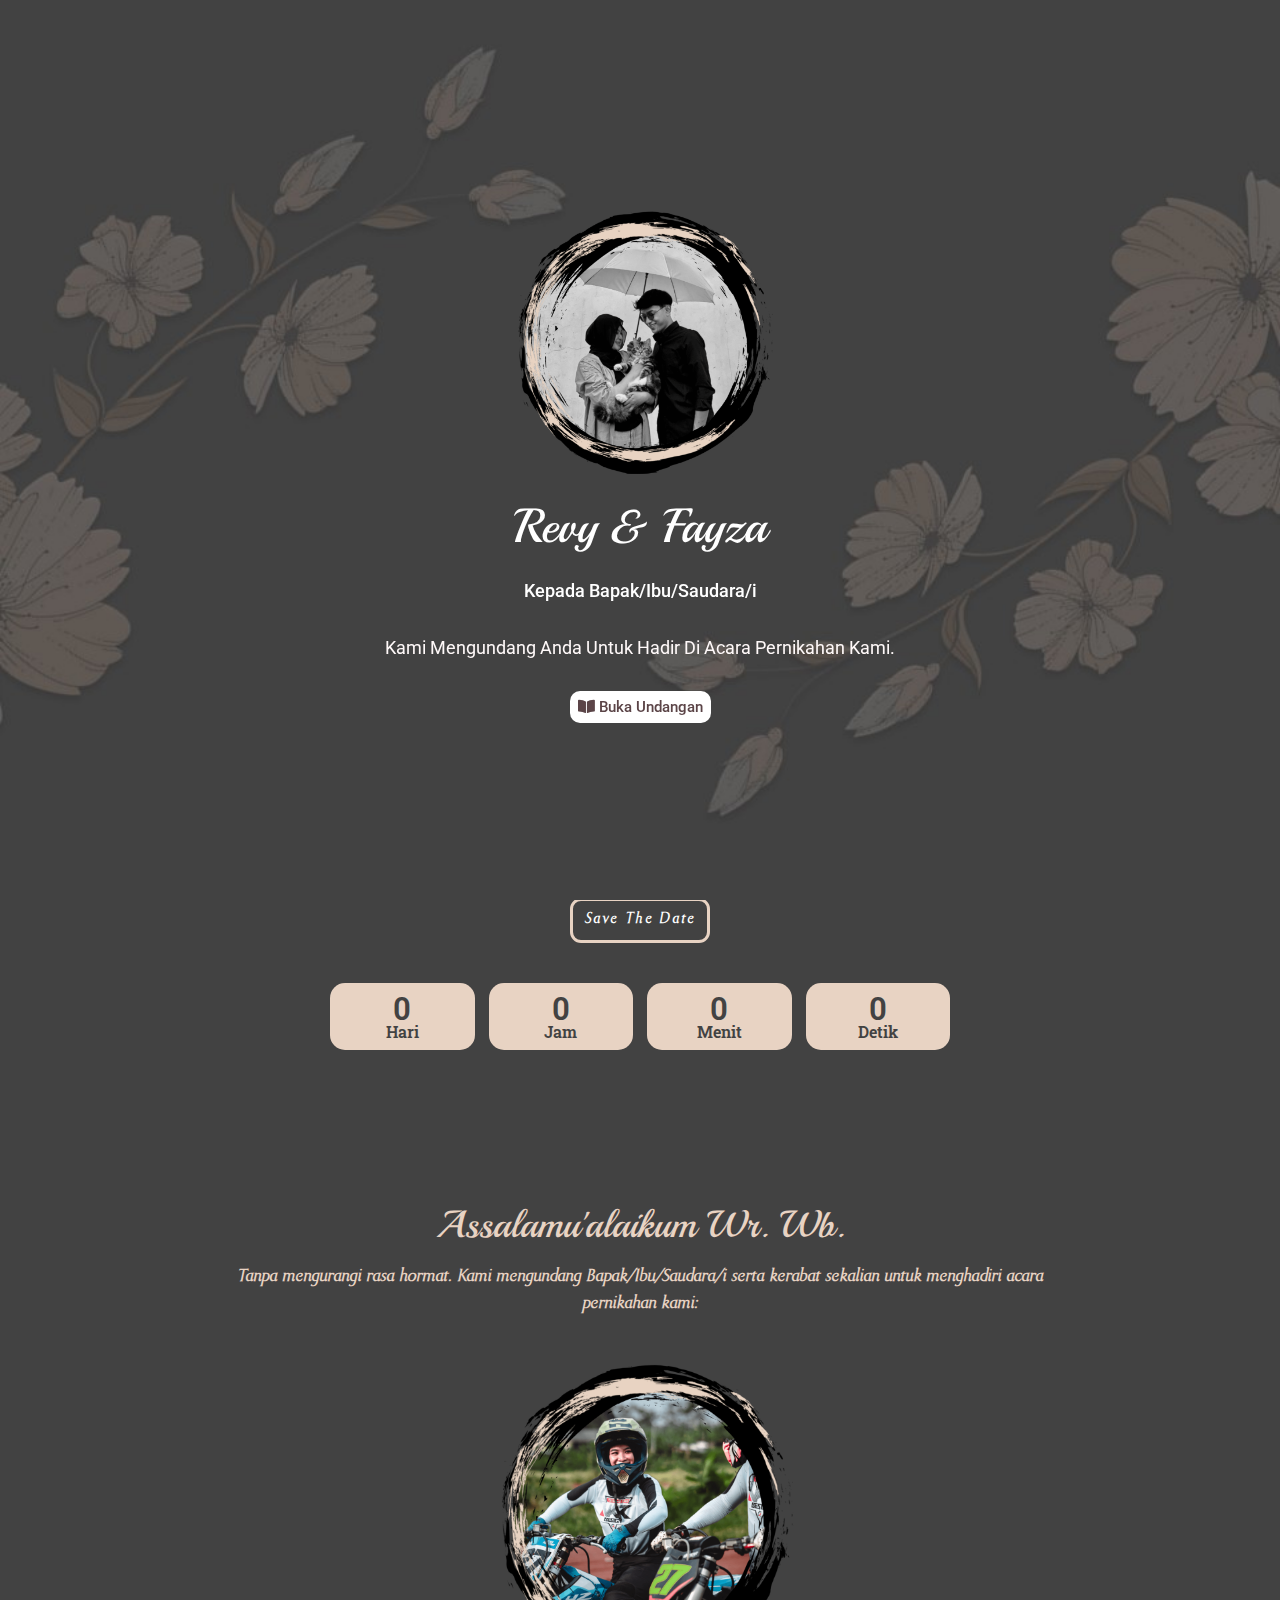
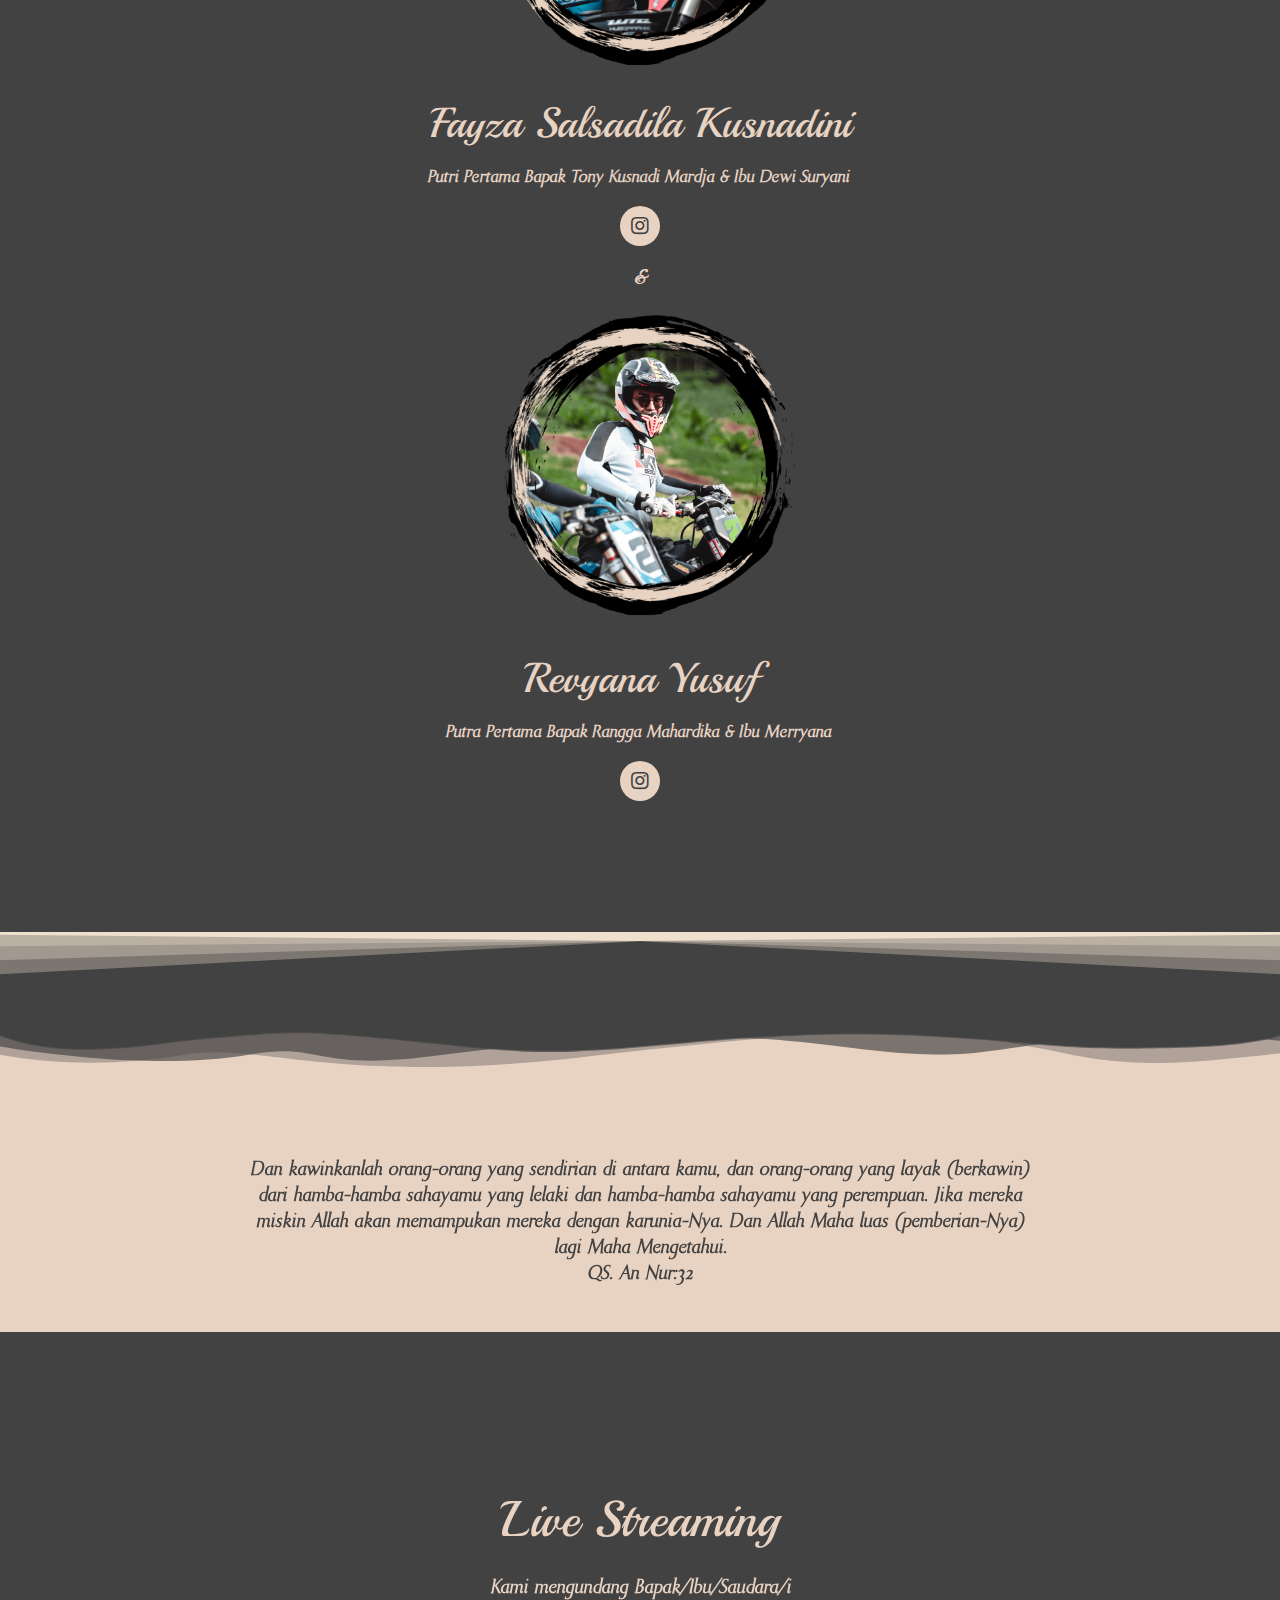
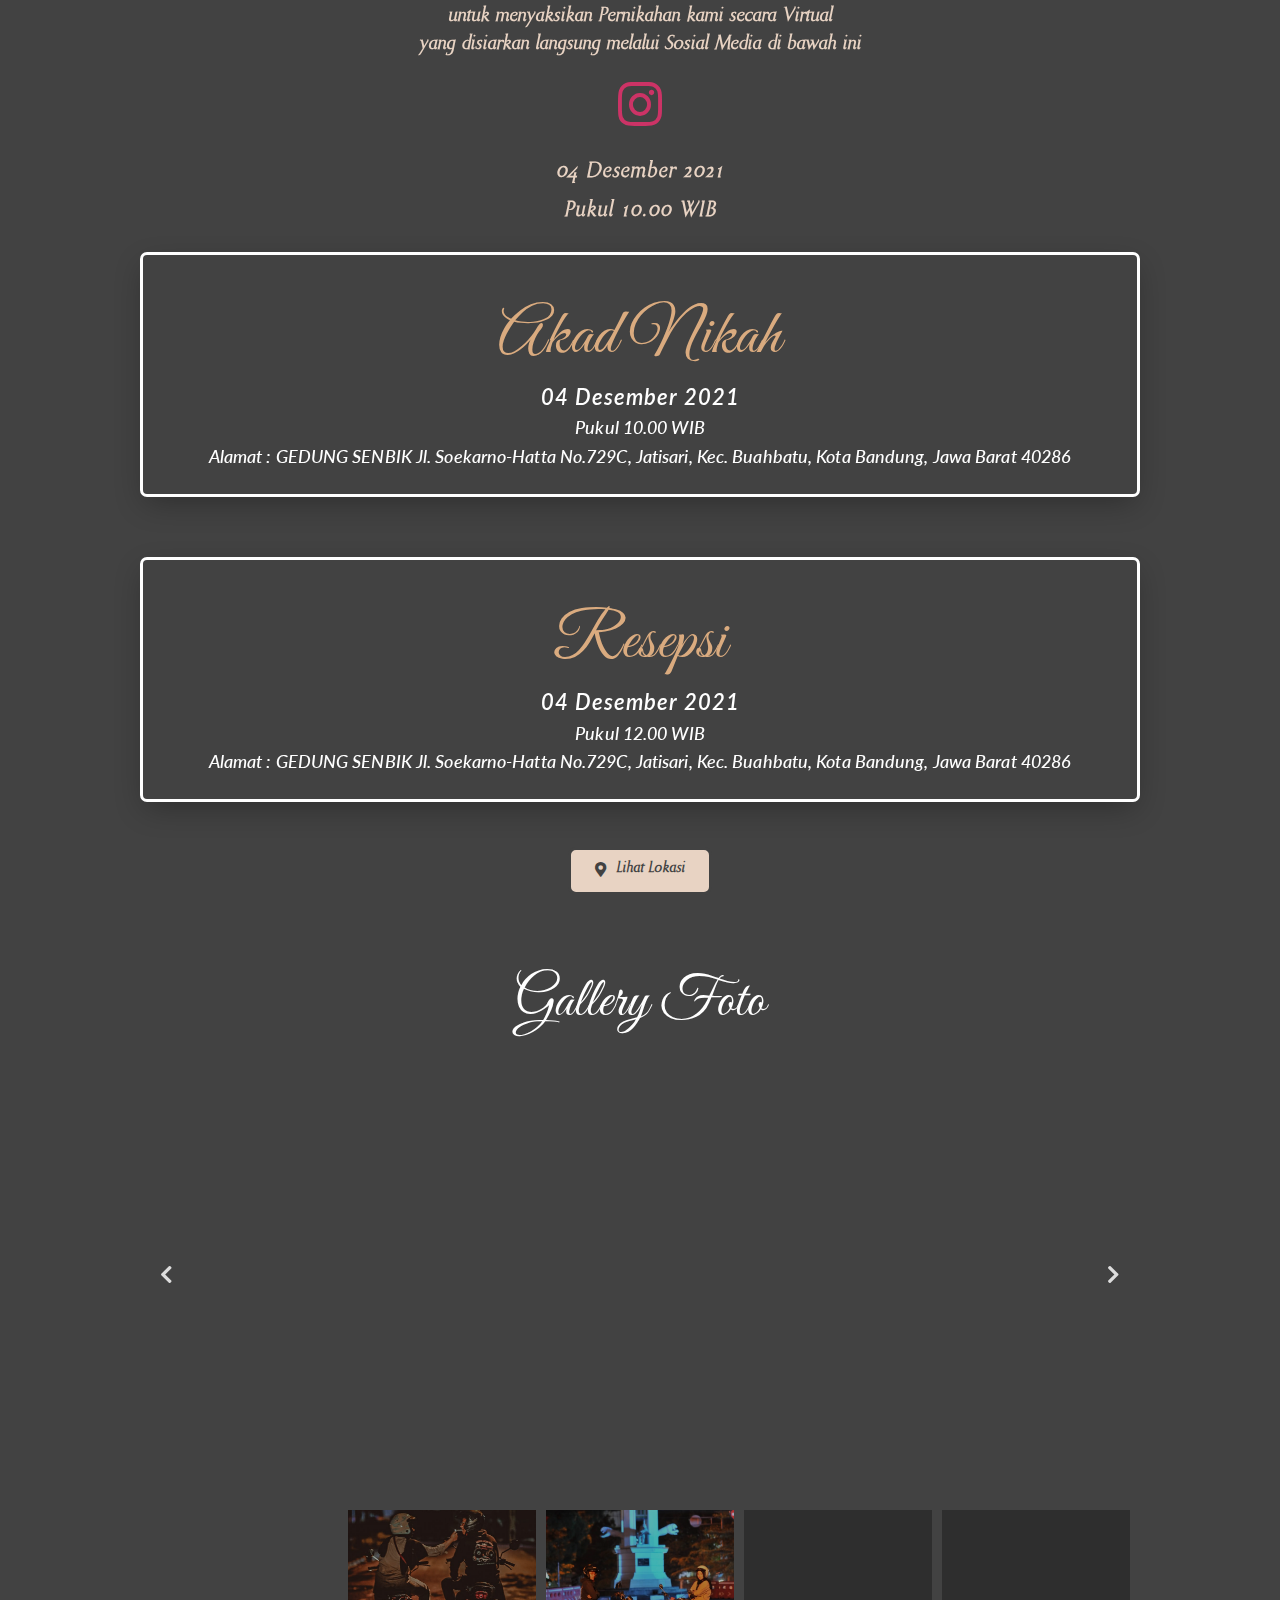
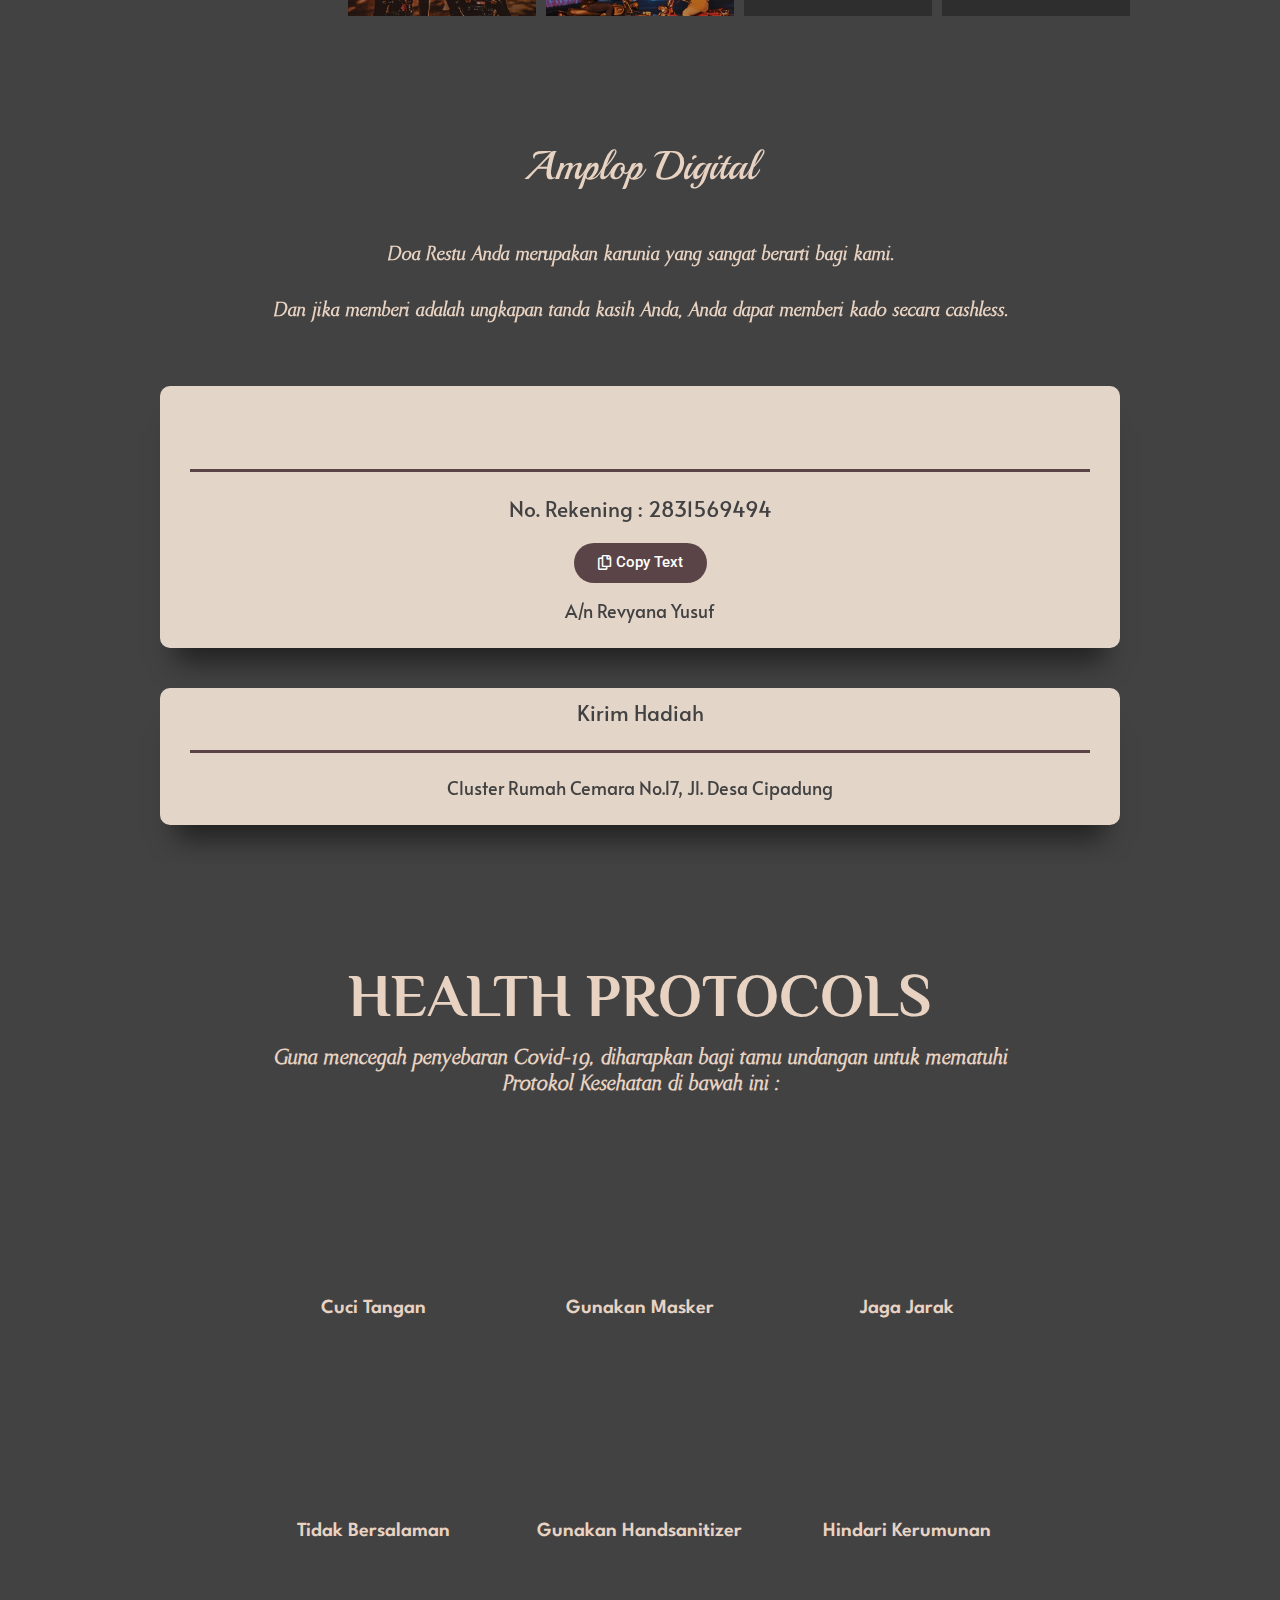
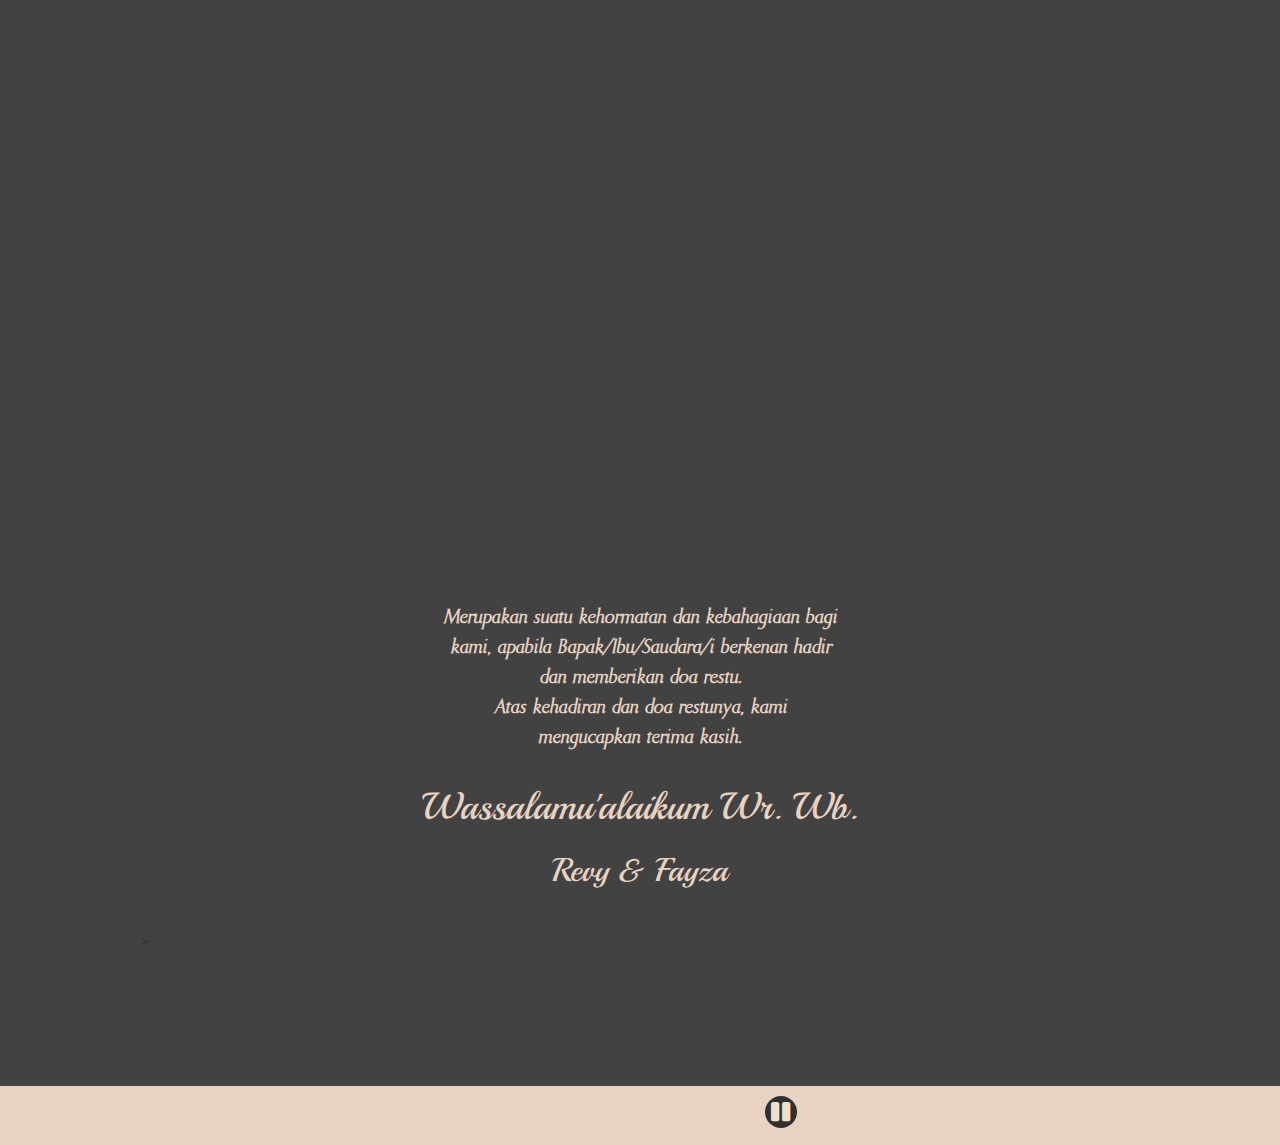
==== index.html @ 13394554 "first commit" ====
<!DOCTYPE html>
<html lang="en-US">

<!-- Mirrored from wekita.id/tema-05/ by HTTrack Website Copier/3.x [XR&CO'2014], Sun, 14 Nov 2021 10:45:55 GMT -->
<!-- Added by HTTrack --><meta http-equiv="content-type" content="text/html;charset=UTF-8" /><!-- /Added by HTTrack -->
<head>
<meta charset="UTF-8">
<style type="text/css">

            .wdp-comment-text img {

                max-width: 100% !important;

            }

        </style>
<meta name='robots' content='index, follow, max-image-preview:large, max-snippet:-1, max-video-preview:-1' />

<title>Wedding Invitation</title>
<link rel="canonical" href="index.html" />
<meta property="og:locale" content="en_US" />
<meta property="og:type" content="article" />
<meta property="og:title" content="TEMA 05 &raquo; WordPress Site" />
<meta property="og:site_name" content="WordPress Site" />
<meta property="article:modified_time" content="2021-11-01T01:09:37+00:00" />
<meta property="og:image:width" content="972" />
<meta property="og:image:height" content="1048" />
<meta name="twitter:card" content="summary_large_image" />
<meta name="twitter:label1" content="Est. reading time" />
<meta name="twitter:data1" content="10 minutes" />

<link rel='dns-prefetch' href='http://www.googletagmanager.com/' />
<link rel='dns-prefetch' href='http://s.w.org/' />
<link rel='dns-prefetch' href='http://pagead2.googlesyndication.com/' />
<script type="text/javascript">
			window._wpemojiSettings = {"baseUrl":"https:\/\/s.w.org\/images\/core\/emoji\/13.1.0\/72x72\/","ext":".png","svgUrl":"https:\/\/s.w.org\/images\/core\/emoji\/13.1.0\/svg\/","svgExt":".svg","source":{"concatemoji":"\/style\/js\/wp-emoji-release.min.js?ver=5.8.2"}};
			!function(e,a,t){var n,r,o,i=a.createElement("canvas"),p=i.getContext&&i.getContext("2d");function s(e,t){var a=String.fromCharCode;p.clearRect(0,0,i.width,i.height),p.fillText(a.apply(this,e),0,0);e=i.toDataURL();return p.clearRect(0,0,i.width,i.height),p.fillText(a.apply(this,t),0,0),e===i.toDataURL()}function c(e){var t=a.createElement("script");t.src=e,t.defer=t.type="text/javascript",a.getElementsByTagName("head")[0].appendChild(t)}for(o=Array("flag","emoji"),t.supports={everything:!0,everythingExceptFlag:!0},r=0;r<o.length;r++)t.supports[o[r]]=function(e){if(!p||!p.fillText)return!1;switch(p.textBaseline="top",p.font="600 32px Arial",e){case"flag":return s([127987,65039,8205,9895,65039],[127987,65039,8203,9895,65039])?!1:!s([55356,56826,55356,56819],[55356,56826,8203,55356,56819])&&!s([55356,57332,56128,56423,56128,56418,56128,56421,56128,56430,56128,56423,56128,56447],[55356,57332,8203,56128,56423,8203,56128,56418,8203,56128,56421,8203,56128,56430,8203,56128,56423,8203,56128,56447]);case"emoji":return!s([10084,65039,8205,55357,56613],[10084,65039,8203,55357,56613])}return!1}(o[r]),t.supports.everything=t.supports.everything&&t.supports[o[r]],"flag"!==o[r]&&(t.supports.everythingExceptFlag=t.supports.everythingExceptFlag&&t.supports[o[r]]);t.supports.everythingExceptFlag=t.supports.everythingExceptFlag&&!t.supports.flag,t.DOMReady=!1,t.readyCallback=function(){t.DOMReady=!0},t.supports.everything||(n=function(){t.readyCallback()},a.addEventListener?(a.addEventListener("DOMContentLoaded",n,!1),e.addEventListener("load",n,!1)):(e.attachEvent("onload",n),a.attachEvent("onreadystatechange",function(){"complete"===a.readyState&&t.readyCallback()})),(n=t.source||{}).concatemoji?c(n.concatemoji):n.wpemoji&&n.twemoji&&(c(n.twemoji),c(n.wpemoji)))}(window,document,window._wpemojiSettings);
		</script>
<style type="text/css">
img.wp-smiley,
img.emoji {
	display: inline !important;
	border: none !important;
	box-shadow: none !important;
	height: 1em !important;
	width: 1em !important;
	margin: 0 .07em !important;
	vertical-align: -0.1em !important;
	background: none !important;
	padding: 0 !important;
}
</style>
<link rel='stylesheet' id='bdt-uikit-css' href='wp-content/plugins/bdthemes-element-pack/assets/css/bdt-uikitf3df.css?ver=3.7.2' type='text/css' media='all' />
<link rel='stylesheet' id='element-pack-site-css' href='wp-content/plugins/bdthemes-element-pack/assets/css/element-pack-site05c8.css?ver=5.13.0' type='text/css' media='all' />
<link rel='stylesheet' id='wp-block-library-css' href='wp-includes/css/dist/block-library/style.min080f.css?ver=5.8.2' type='text/css' media='all' />
<link rel='stylesheet' id='uaf_client_css-css' href='wp-content/uploads/useanyfont/uaf446b.css?ver=1635762435' type='text/css' media='all' />
<link rel='stylesheet' id='wdp_style-css' href='wp-content/plugins/weddingpress/addons/comment-kit/css/wdp_styled537.css?ver=2.7.6' type='text/css' media='screen' />
<style id='wdp_style-inline-css' type='text/css'>


        .wdp-wrapper {

          font-size: 14px

        }

    

    .wdp-wrapper ul.wdp-container-comments li.wdp-item-comment .wdp-comment-avatar img {

        max-width: 28px;

        max-height: 28px;

    }

    .wdp-wrapper ul.wdp-container-comments li.wdp-item-comment .wdp-comment-content {

        margin-left: 38px;

    }

    .wdp-wrapper ul.wdp-container-comments li.wdp-item-comment ul .wdp-comment-avatar img {

        max-width: 24px;

        max-height: 24px;

    }

    .wdp-wrapper ul.wdp-container-comments li.wdp-item-comment ul ul .wdp-comment-avatar img {

        max-width: 21px;

        max-height: 21px;

    }

    
</style>
<link rel='stylesheet' id='wdp-centered-css-css' href='wp-content/plugins/weddingpress/assets/css/wdp-centered-timeline.min080f.css?ver=5.8.2' type='text/css' media='all' />
<link rel='stylesheet' id='wdp-horizontal-css-css' href='wp-content/plugins/weddingpress/assets/css/wdp-horizontal-styles.min080f.css?ver=5.8.2' type='text/css' media='all' />
<link rel='stylesheet' id='wdp-fontello-css-css' href='wp-content/plugins/weddingpress/assets/css/wdp-fontello080f.css?ver=5.8.2' type='text/css' media='all' />
<link rel='stylesheet' id='exad-main-style-css' href='wp-content/plugins/weddingpress/assets/css/exad-styles.min080f.css?ver=5.8.2' type='text/css' media='all' />
<link rel='stylesheet' id='hello-elementor-css' href='wp-content/themes/hello-elementor/style.min8066.css?ver=2.4.1' type='text/css' media='all' />
<link rel='stylesheet' id='hello-elementor-theme-style-css' href='wp-content/themes/hello-elementor/theme.min8066.css?ver=2.4.1' type='text/css' media='all' />
<link rel='stylesheet' id='elementor-icons-css' href='wp-content/plugins/elementor/assets/lib/eicons/css/elementor-icons.min05c8.css?ver=5.13.0' type='text/css' media='all' />
<link rel='stylesheet' id='elementor-frontend-legacy-css' href='wp-content/plugins/elementor/assets/css/frontend-legacy.mina7da.css?ver=3.4.7' type='text/css' media='all' />
<link rel='stylesheet' id='elementor-frontend-css' href='wp-content/plugins/elementor/assets/css/frontend.mina7da.css?ver=3.4.7' type='text/css' media='all' />
<style id='elementor-frontend-inline-css' type='text/css'>
@font-face{font-family:eicons;src:url(style/js/eicons.eot?5.10.0);src:url(wp-content/plugins/elementor/assets/lib/eicons/fonts/eicons.eot?5.10.0#iefix) format("embedded-opentype"),url(wp-content/plugins/elementor/assets/lib/eicons/fonts/eicons.woff2?5.10.0) format("woff2"),url(wp-content/plugins/elementor/assets/lib/eicons/fonts/eicons.woff?5.10.0) format("woff"),url(wp-content/plugins/elementor/assets/lib/eicons/fonts/eicons.ttf?5.10.0) format("truetype"),url(wp-content/plugins/elementor/assets/lib/eicons/fonts/eicons.svg?5.10.0#eicon) format("svg");font-weight:400;font-style:normal}
</style>
<link rel='stylesheet' id='elementor-post-6-css' href='wp-content/uploads/elementor/css/post-6eacc.css?ver=1635758343' type='text/css' media='all' />
<link rel='stylesheet' id='weddingpress-wdp-css' href='wp-content/plugins/weddingpress/assets/css/wdpd2b8.css?ver=2.8.6' type='text/css' media='all' />
<link rel='stylesheet' id='elementor-pro-css' href='wp-content/plugins/elementor-pro/assets/css/frontend.minccfb.css?ver=3.4.2' type='text/css' media='all' />
<link rel='stylesheet' id='elementor-global-css' href='wp-content/uploads/elementor/css/global1125.css?ver=1635758345' type='text/css' media='all' />
<link rel='stylesheet' id='elementor-post-35537-css' href='wp-content/uploads/elementor/css/post-355379e58.css?ver=1635758665' type='text/css' media='all' />
<link rel='stylesheet' id='google-fonts-1-css' href='https://fonts.googleapis.com/css?family=Roboto%3A100%2C100italic%2C200%2C200italic%2C300%2C300italic%2C400%2C400italic%2C500%2C500italic%2C600%2C600italic%2C700%2C700italic%2C800%2C800italic%2C900%2C900italic%7CRoboto+Slab%3A100%2C100italic%2C200%2C200italic%2C300%2C300italic%2C400%2C400italic%2C500%2C500italic%2C600%2C600italic%2C700%2C700italic%2C800%2C800italic%2C900%2C900italic%7CGreat+Vibes%3A100%2C100italic%2C200%2C200italic%2C300%2C300italic%2C400%2C400italic%2C500%2C500italic%2C600%2C600italic%2C700%2C700italic%2C800%2C800italic%2C900%2C900italic%7CAllura%3A100%2C100italic%2C200%2C200italic%2C300%2C300italic%2C400%2C400italic%2C500%2C500italic%2C600%2C600italic%2C700%2C700italic%2C800%2C800italic%2C900%2C900italic%7CBilbo%3A100%2C100italic%2C200%2C200italic%2C300%2C300italic%2C400%2C400italic%2C500%2C500italic%2C600%2C600italic%2C700%2C700italic%2C800%2C800italic%2C900%2C900italic%7CLato%3A100%2C100italic%2C200%2C200italic%2C300%2C300italic%2C400%2C400italic%2C500%2C500italic%2C600%2C600italic%2C700%2C700italic%2C800%2C800italic%2C900%2C900italic%7CAlata%3A100%2C100italic%2C200%2C200italic%2C300%2C300italic%2C400%2C400italic%2C500%2C500italic%2C600%2C600italic%2C700%2C700italic%2C800%2C800italic%2C900%2C900italic%7CPhilosopher%3A100%2C100italic%2C200%2C200italic%2C300%2C300italic%2C400%2C400italic%2C500%2C500italic%2C600%2C600italic%2C700%2C700italic%2C800%2C800italic%2C900%2C900italic%7CSpartan%3A100%2C100italic%2C200%2C200italic%2C300%2C300italic%2C400%2C400italic%2C500%2C500italic%2C600%2C600italic%2C700%2C700italic%2C800%2C800italic%2C900%2C900italic&#038;display=auto&#038;ver=5.8.2' type='text/css' media='all' />
<link href="style/fa/css/all.css" rel="stylesheet">
<script type='text/javascript' src='wp-includes/js/jquery/jquery.minaf6c.js?ver=3.6.0' id='jquery-core-js'></script>
<script type='text/javascript' src='wp-includes/js/jquery/jquery-migrate.mind617.js?ver=3.3.2' id='jquery-migrate-js'></script>

<script type='text/javascript' src='https://www.googletagmanager.com/gtag/js?id=UA-212573011-1' id='google_gtagjs-js' async></script>
<script type='text/javascript' id='google_gtagjs-js-after'>
window.dataLayer = window.dataLayer || [];function gtag(){dataLayer.push(arguments);}
gtag("js", new Date());
gtag("set", "developer_id.dZTNiMT", true);
gtag("config", "UA-212573011-1", {"anonymize_ip":true});
gtag("config", "G-MBD0VHWHHH");
</script>

<link rel="https://api.w.org/" href="wp-json/" /><link rel="alternate" type="application/json" href="wp-json/wp/v2/pages/35537" />
<link rel="wlwmanifest" type="application/wlwmanifest+xml" href="wp-includes/wlwmanifest.xml" />
<meta name="generator" content="WordPress 5.8.2" />
<meta name="generator" content="Site Kit by Google 1.45.0" />

<meta name="google-adsense-platform-account" content="ca-host-pub-2644536267352236">
<meta name="google-adsense-platform-domain" content="sitekit.withgoogle.com">


<script src="pagead2.googlesyndication.com/pagead/js/fff77.txt?client=ca-pub-9867772431644752" crossorigin="anonymous" type="text/javascript"></script>

<link rel="icon" href="wp-content/uploads/2021/07/cropped-loglog-32x32.png" sizes="32x32" />
<link rel="icon" href="wp-content/uploads/2021/07/cropped-loglog-192x192.png" sizes="192x192" />
<link rel="apple-touch-icon" href="wp-content/uploads/2021/07/cropped-loglog-180x180.png" />
<meta name="msapplication-TileImage" content="wp-content/uploads/2021/07/cropped-loglog-270x270.png" />
<meta name="viewport" content="width=device-width, initial-scale=1.0, viewport-fit=cover" /></head>
<body class="page-template page-template-elementor_canvas page page-id-35537 elementor-default elementor-template-canvas elementor-kit-6 elementor-page elementor-page-35537">
<div data-elementor-type="wp-page" data-elementor-id="35537" class="elementor elementor-35537" data-elementor-settings="[]">
<div class="elementor-inner">
<div class="elementor-section-wrap">
<section class="elementor-section elementor-top-section elementor-element elementor-element-34e08cc9 elementor-section-boxed elementor-section-height-default elementor-section-height-default wdp-sticky-section-no" data-id="34e08cc9" data-element_type="section" id="home" data-settings="{&quot;background_background&quot;:&quot;classic&quot;}">
<div class="elementor-container elementor-column-gap-default">
<div class="elementor-row">
<div class="elementor-column elementor-col-100 elementor-top-column elementor-element elementor-element-42915234 wdp-sticky-section-no" data-id="42915234" data-element_type="column" data-settings="{&quot;background_background&quot;:&quot;classic&quot;}">
<div class="elementor-column-wrap elementor-element-populated">
<div class="elementor-widget-wrap">
<div class="elementor-element elementor-element-61549983 wdp-sticky-section-no elementor-widget elementor-widget-spacer" data-id="61549983" data-element_type="widget" data-widget_type="spacer.default">
<div class="elementor-widget-container">
<div class="elementor-spacer">
<div class="elementor-spacer-inner"></div>
</div>
</div>
</div>
<div class="elementor-element elementor-element-7bc2f3da wdp-sticky-section-no elementor-widget elementor-widget-spacer" data-id="7bc2f3da" data-element_type="widget" data-widget_type="spacer.default">
<div class="elementor-widget-container">
<div class="elementor-spacer">
<div class="elementor-spacer-inner"></div>
</div>
</div>
</div>
<div class="elementor-element elementor-element-5ea222b4 wdp-sticky-section-no elementor-widget elementor-widget-heading" data-id="5ea222b4" data-element_type="widget" data-widget_type="heading.default">
<div class="elementor-widget-container">
<h2 class="elementor-heading-title elementor-size-default">Revy &amp; Fayza</h2> </div>
</div>
<div class="elementor-element elementor-element-6d92e9f wdp-sticky-section-no elementor-widget elementor-widget-text-editor" data-id="6d92e9f" data-element_type="widget" data-widget_type="text-editor.default">
<div class="elementor-widget-container">
<div class="elementor-text-editor elementor-clearfix">
<p>We Invited you to celebrate our wedding</p> </div>
</div>
</div>
<div class="elementor-element elementor-element-a1965d2 wdp-sticky-section-no elementor-widget elementor-widget-text-editor" data-id="a1965d2" data-element_type="widget" data-widget_type="text-editor.default">
<div class="elementor-widget-container">
<div class="elementor-text-editor elementor-clearfix">
<p>Sabtu, 04 Desember 2021</p> </div>
</div>
</div>
<div class="elementor-element elementor-element-7a73b65f elementor-align-center elementor-tablet-align-center elementor-mobile-align-center wdp-sticky-section-no elementor-widget elementor-widget-button" data-id="7a73b65f" data-element_type="widget" data-widget_type="button.default">
<div class="elementor-widget-container">
<div class="elementor-button-wrapper">
<a href="#date" class="elementor-button-link elementor-button elementor-size-sm" role="button">
<span class="elementor-button-content-wrapper">
<span class="elementor-button-text">Save The Date</span>
</span>
</a>
</div>
</div>
</div>
<div class="elementor-element elementor-element-5badcd0e wdp-sticky-section-no elementor-widget elementor-widget-weddingpress-countdown" data-id="5badcd0e" data-element_type="widget" data-settings="{&quot;_animation_mobile&quot;:&quot;pulse&quot;}" data-widget_type="weddingpress-countdown.default">
<div class="elementor-widget-container">
<div class="wpkoi-elements-countdown-wrapper">
<div class="wpkoi-elements-countdown-container wpkoi-elements-countdown-label-block ">
<ul id="wpkoi-elements-countdown-5badcd0e" class="wpkoi-elements-countdown-items" data-date="Dec 04 2021 12:00:00">
<li class="wpkoi-elements-countdown-item"><div class="wpkoi-elements-countdown-days"><span data-days class="wpkoi-elements-countdown-digits">00</span><span class="wpkoi-elements-countdown-label">Hari</span></div></li> <li class="wpkoi-elements-countdown-item"><div class="wpkoi-elements-countdown-hours"><span data-hours class="wpkoi-elements-countdown-digits">00</span><span class="wpkoi-elements-countdown-label">Jam</span></div></li> <li class="wpkoi-elements-countdown-item"><div class="wpkoi-elements-countdown-minutes"><span data-minutes class="wpkoi-elements-countdown-digits">00</span><span class="wpkoi-elements-countdown-label">Menit</span></div></li> <li class="wpkoi-elements-countdown-item"><div class="wpkoi-elements-countdown-seconds"><span data-seconds class="wpkoi-elements-countdown-digits">00</span><span class="wpkoi-elements-countdown-label">Detik</span></div></li> </ul>
<div class="clearfix"></div>
</div>
</div>
<script type="text/javascript">
	jQuery(document).ready(function($) {
		'use strict';
		$("#wpkoi-elements-countdown-5badcd0e").countdown();
	});
	</script>
</div>
</div>
</div>
</div>
</div>
</div>
</div>
</section>
<section class="elementor-section elementor-top-section elementor-element elementor-element-3e2b8b15 elementor-section-boxed elementor-section-height-default elementor-section-height-default wdp-sticky-section-no" data-id="3e2b8b15" data-element_type="section" data-settings="{&quot;background_background&quot;:&quot;classic&quot;}">
<div class="elementor-background-overlay"></div>
<div class="elementor-container elementor-column-gap-default">
<div class="elementor-row">
<div class="elementor-column elementor-col-100 elementor-top-column elementor-element elementor-element-75aaae70 wdp-sticky-section-no" data-id="75aaae70" data-element_type="column" data-settings="{&quot;background_background&quot;:&quot;classic&quot;}">
<div class="elementor-column-wrap elementor-element-populated">
<div class="elementor-background-overlay"></div>
<div class="elementor-widget-wrap">
<section class="elementor-section elementor-inner-section elementor-element elementor-element-5ed601c0 elementor-section-full_width elementor-section-height-default elementor-section-height-default wdp-sticky-section-no" data-id="5ed601c0" data-element_type="section" data-settings="{&quot;background_background&quot;:&quot;classic&quot;}">
<div class="elementor-background-overlay"></div>
<div class="elementor-container elementor-column-gap-default">
<div class="elementor-row">
<div class="elementor-column elementor-col-100 elementor-inner-column elementor-element elementor-element-1dd4650f wdp-sticky-section-no" data-id="1dd4650f" data-element_type="column" data-settings="{&quot;background_background&quot;:&quot;classic&quot;}">
<div class="elementor-column-wrap elementor-element-populated">
<div class="elementor-widget-wrap">
<div class="elementor-element elementor-element-60ea4172 wdp-sticky-section-no elementor-widget elementor-widget-spacer" data-id="60ea4172" data-element_type="widget" data-widget_type="spacer.default">
<div class="elementor-widget-container">
<div class="elementor-spacer">
<div class="elementor-spacer-inner"></div>
</div>
</div>
</div>
<div class="elementor-element elementor-element-4005c2f4 wdp-sticky-section-no elementor-widget elementor-widget-heading" data-id="4005c2f4" data-element_type="widget" id="mempelai" data-widget_type="heading.default">
<div class="elementor-widget-container">
<h2 class="elementor-heading-title elementor-size-default">Assalamu'alaikum Wr. Wb.</h2> </div>
</div>
<div class="elementor-element elementor-element-490b8bf1 wdp-sticky-section-no elementor-widget elementor-widget-text-editor" data-id="490b8bf1" data-element_type="widget" data-widget_type="text-editor.default">
<div class="elementor-widget-container">
<div class="elementor-text-editor elementor-clearfix">
<p>Tanpa mengurangi rasa hormat. Kami mengundang Bapak/Ibu/Saudara/i serta kerabat sekalian untuk menghadiri acara pernikahan kami:</p> </div>
</div>
</div>
<div class="elementor-element elementor-element-6726f8c7 wdp-sticky-section-no elementor-widget elementor-widget-image" data-id="6726f8c7" data-element_type="widget" data-settings="{&quot;_animation_mobile&quot;:&quot;none&quot;}" data-widget_type="image.default">
<div class="elementor-widget-container">
<div class="elementor-image">
<img width="1012" height="990" src="wp-content/uploads/2021/09/Picture1-2.png" class="elementor-animation-grow attachment-full size-full" alt="" loading="lazy" sizes="(max-width: 1012px) 100vw, 1012px" /> </div>
</div>
</div>
<div class="elementor-element elementor-element-53df2466 wdp-sticky-section-no elementor-widget elementor-widget-heading" data-id="53df2466" data-element_type="widget" data-widget_type="heading.default">
<div class="elementor-widget-container">
<h2 class="elementor-heading-title elementor-size-default">Fayza Salsadila Kusnadini</h2> </div>
</div>
<div class="elementor-element elementor-element-38d6bd1e wdp-sticky-section-no elementor-widget elementor-widget-text-editor" data-id="38d6bd1e" data-element_type="widget" data-widget_type="text-editor.default">
<div class="elementor-widget-container">
<div class="elementor-text-editor elementor-clearfix">
<p>Putri Pertama Bapak Tony Kusnadi Mardja &amp; Ibu Dewi Suryani </p> </div>
</div>
</div>
<div class="elementor-element elementor-element-3676459 e-grid-align-tablet-center e-grid-align-mobile-center elementor-shape-rounded elementor-grid-0 e-grid-align-center wdp-sticky-section-no elementor-widget elementor-widget-social-icons" data-id="3676459" data-element_type="widget" data-widget_type="social-icons.default">
<div class="elementor-widget-container">
<div class="">
<span class="elementor-grid-item">
<a class="elementor-icon elementor-social-icon elementor-social-icon-instagram elementor-animation-grow elementor-repeater-item-6154405" target="_blank" href="https://instagram.com/fayzamardja19_">
<span class="elementor-screen-only">Instagram</span>
<i class="fab fa-instagram"></i> </a>
</span>
</div>
</div>
</div>
<div class="elementor-element elementor-element-7d9030b5 wdp-sticky-section-no elementor-widget elementor-widget-text-editor" data-id="7d9030b5" data-element_type="widget" data-widget_type="text-editor.default">
<div class="elementor-widget-container">
<div class="elementor-text-editor elementor-clearfix">
<p>&amp;</p> </div>
</div>
</div>
<div class="elementor-element elementor-element-42db929 wdp-sticky-section-no elementor-widget elementor-widget-image" data-id="42db929" data-element_type="widget" data-settings="{&quot;_animation_mobile&quot;:&quot;none&quot;}" data-widget_type="image.default">
<div class="elementor-widget-container">
<div class="elementor-image">
<img width="1012" height="990" src="wp-content/uploads/2021/09/Picture2-3.png" class="elementor-animation-grow attachment-full size-full" alt="" loading="lazy" sizes="(max-width: 1012px) 100vw, 1012px" /> </div>
</div>
</div>
<div class="elementor-element elementor-element-208d5e50 wdp-sticky-section-no elementor-widget elementor-widget-heading" data-id="208d5e50" data-element_type="widget" data-widget_type="heading.default">
<div class="elementor-widget-container">
<h2 class="elementor-heading-title elementor-size-default">Revyana Yusuf</h2> </div>
</div>
<div class="elementor-element elementor-element-d484a05 wdp-sticky-section-no elementor-widget elementor-widget-text-editor" data-id="d484a05" data-element_type="widget" data-widget_type="text-editor.default">
<div class="elementor-widget-container">
<div class="elementor-text-editor elementor-clearfix">
<p>Putra Pertama Bapak Rangga Mahardika &amp; Ibu Merryana </p> </div>
</div>
</div>
<div class="elementor-element elementor-element-24c89456 e-grid-align-tablet-center e-grid-align-mobile-center elementor-shape-rounded elementor-grid-0 e-grid-align-center wdp-sticky-section-no elementor-widget elementor-widget-social-icons" data-id="24c89456" data-element_type="widget" data-widget_type="social-icons.default">
<div class="elementor-widget-container">
<div class="">
<span class="elementor-grid-item">
<a class="elementor-icon elementor-social-icon elementor-social-icon-instagram elementor-animation-grow elementor-repeater-item-6154405" target="_blank" href="https://instagram.com/revyanayusuf_">
<span class="elementor-screen-only">Instagram</span>
<i class="fab fa-instagram"></i> </a>
</span>
</div>
</div>
</div>
</div>
</div>
</div>
</div>
</div>
</section>
</div>
</div>
</div>
</div>
</div>
</section>
<section class="elementor-section elementor-top-section elementor-element elementor-element-c3e1611 elementor-section-full_width elementor-section-height-default elementor-section-height-default wdp-sticky-section-no" data-id="c3e1611" data-element_type="section" data-settings="{&quot;background_background&quot;:&quot;classic&quot;,&quot;shape_divider_top&quot;:&quot;opacity-fan&quot;}">
<div class="elementor-background-overlay"></div>
<div class="elementor-shape elementor-shape-top" data-negative="false">
<svg xmlns="http://www.w3.org/2000/svg" viewBox="0 0 283.5 19.6" preserveAspectRatio="none">
<path class="elementor-shape-fill" style="opacity:0.33" d="M0 0L0 18.8 141.8 4.1 283.5 18.8 283.5 0z" />
<path class="elementor-shape-fill" style="opacity:0.33" d="M0 0L0 12.6 141.8 4 283.5 12.6 283.5 0z" />
<path class="elementor-shape-fill" style="opacity:0.33" d="M0 0L0 6.4 141.8 4 283.5 6.4 283.5 0z" />
<path class="elementor-shape-fill" d="M0 0L0 1.2 141.8 4 283.5 1.2 283.5 0z" />
</svg> </div>
<div class="elementor-container elementor-column-gap-default">
<div class="elementor-row">
<div class="elementor-column elementor-col-100 elementor-top-column elementor-element elementor-element-5a487e7 wdp-sticky-section-no" data-id="5a487e7" data-element_type="column" data-settings="{&quot;background_background&quot;:&quot;classic&quot;}">
<div class="elementor-column-wrap elementor-element-populated">
<div class="elementor-widget-wrap">
<div class="elementor-element elementor-element-9ab8b00 wdp-sticky-section-no elementor-widget elementor-widget-spacer" data-id="9ab8b00" data-element_type="widget" data-widget_type="spacer.default">
<div class="elementor-widget-container">
<div class="elementor-spacer">
<div class="elementor-spacer-inner"></div>
</div>
</div>
</div>
</div>
</div>
</div>
</div>
</div>
</section>
<section class="elementor-section elementor-top-section elementor-element elementor-element-666fe02 elementor-section-full_width elementor-section-height-default elementor-section-height-default wdp-sticky-section-no" data-id="666fe02" data-element_type="section" data-settings="{&quot;background_background&quot;:&quot;classic&quot;,&quot;shape_divider_top&quot;:&quot;mountains&quot;}">
<div class="elementor-background-overlay"></div>
<div class="elementor-shape elementor-shape-top" data-negative="false">
<svg xmlns="http://www.w3.org/2000/svg" viewBox="0 0 1000 100" preserveAspectRatio="none">
<path class="elementor-shape-fill" opacity="0.33" d="M473,67.3c-203.9,88.3-263.1-34-320.3,0C66,119.1,0,59.7,0,59.7V0h1000v59.7 c0,0-62.1,26.1-94.9,29.3c-32.8,3.3-62.8-12.3-75.8-22.1C806,49.6,745.3,8.7,694.9,4.7S492.4,59,473,67.3z" />
<path class="elementor-shape-fill" opacity="0.66" d="M734,67.3c-45.5,0-77.2-23.2-129.1-39.1c-28.6-8.7-150.3-10.1-254,39.1 s-91.7-34.4-149.2,0C115.7,118.3,0,39.8,0,39.8V0h1000v36.5c0,0-28.2-18.5-92.1-18.5C810.2,18.1,775.7,67.3,734,67.3z" />
<path class="elementor-shape-fill" d="M766.1,28.9c-200-57.5-266,65.5-395.1,19.5C242,1.8,242,5.4,184.8,20.6C128,35.8,132.3,44.9,89.9,52.5C28.6,63.7,0,0,0,0 h1000c0,0-9.9,40.9-83.6,48.1S829.6,47,766.1,28.9z" />
</svg> </div>
<div class="elementor-container elementor-column-gap-default">
<div class="elementor-row">
<div class="elementor-column elementor-col-100 elementor-top-column elementor-element elementor-element-702b541 wdp-sticky-section-no" data-id="702b541" data-element_type="column" data-settings="{&quot;background_background&quot;:&quot;classic&quot;}">
<div class="elementor-column-wrap elementor-element-populated">
<div class="elementor-widget-wrap">
<div class="elementor-element elementor-element-6c0f8f5 wdp-sticky-section-no elementor-widget elementor-widget-spacer" data-id="6c0f8f5" data-element_type="widget" data-widget_type="spacer.default">
<div class="elementor-widget-container">
<div class="elementor-spacer">
<div class="elementor-spacer-inner"></div>
</div>
</div>
</div>
<div class="elementor-element elementor-element-409ce06 wdp-sticky-section-no elementor-widget elementor-widget-heading" data-id="409ce06" data-element_type="widget" data-widget_type="heading.default">
<div class="elementor-widget-container">
<p class="elementor-heading-title elementor-size-default">Dan kawinkanlah orang-orang yang sendirian di antara kamu, dan orang-orang yang layak (berkawin) dari hamba-hamba sahayamu yang lelaki dan hamba-hamba sahayamu yang perempuan. Jika mereka miskin Allah akan memampukan mereka dengan karunia-Nya. Dan Allah Maha luas (pemberian-Nya) lagi Maha Mengetahui.
<br>QS. An Nur:32</p> </div>
</div>
<div class="elementor-element elementor-element-18158e1 wdp-sticky-section-no elementor-widget elementor-widget-spacer" data-id="18158e1" data-element_type="widget" data-widget_type="spacer.default">
<div class="elementor-widget-container">
<div class="elementor-spacer">
<div class="elementor-spacer-inner"></div>
</div>
</div>
</div>
</div>
</div>
</div>
</div>
</div>
</section>

<section class="elementor-section elementor-top-section elementor-element elementor-element-4866e01 elementor-section-boxed elementor-section-height-default elementor-section-height-default wdp-sticky-section-no" data-id="4866e01" data-element_type="section" id="date" data-settings="{&quot;background_background&quot;:&quot;classic&quot;}">
<div class="elementor-container elementor-column-gap-default">
<div class="elementor-row">
<div class="elementor-column elementor-col-100 elementor-top-column elementor-element elementor-element-8cca1ee wdp-sticky-section-no" data-id="8cca1ee" data-element_type="column" data-settings="{&quot;background_background&quot;:&quot;classic&quot;}">
<div class="elementor-column-wrap elementor-element-populated">
<div class="elementor-background-overlay"></div>
<div class="elementor-widget-wrap">
<div class="elementor-element elementor-element-ccc943d wdp-sticky-section-no elementor-widget elementor-widget-spacer" data-id="ccc943d" data-element_type="widget" id="event" data-widget_type="spacer.default">
<div class="elementor-widget-container">
<div class="elementor-spacer">
<div class="elementor-spacer-inner"></div>
</div>
</div>
</div>
<div class="elementor-element elementor-element-40c57a12 wdp-sticky-section-no elementor-widget elementor-widget-heading" data-id="40c57a12" data-element_type="widget" data-widget_type="heading.default">
<div class="elementor-widget-container">
<p class="elementor-heading-title elementor-size-default">Live Streaming</p> </div>
</div>
<div class="elementor-element elementor-element-104f57ee wdp-sticky-section-no elementor-widget elementor-widget-heading" data-id="104f57ee" data-element_type="widget" data-widget_type="heading.default">
<div class="elementor-widget-container">
<p class="elementor-heading-title elementor-size-default">Kami mengundang Bapak/Ibu/Saudara/i<br>untuk menyaksikan Pernikahan kami secara Virtual <br> yang disiarkan langsung melalui Sosial Media di bawah ini</p> </div>
</div>
<div class="elementor-element elementor-element-7746e0f elementor-view-default wdp-sticky-section-no elementor-widget elementor-widget-icon" data-id="7746e0f" data-element_type="widget" data-widget_type="icon.default">
<div class="elementor-widget-container">
<div class="elementor-icon-wrapper">
<div class="elementor-icon">
    <a href="https://instagram.com/fayzamardja19_"><i aria-hidden="true" class="fab fa-instagram"></i></a>
 </div>
</div>
</div>
</div>
<div class="elementor-element elementor-element-132924f3 wdp-sticky-section-no elementor-widget elementor-widget-text-editor" data-id="132924f3" data-element_type="widget" data-widget_type="text-editor.default">
<div class="elementor-widget-container">
<div class="elementor-text-editor elementor-clearfix">
<p class="italic mb-4">04 Desember 2021</p> </div>
</div>
</div>
<div class="elementor-element elementor-element-3d00c81d wdp-sticky-section-no elementor-widget elementor-widget-text-editor" data-id="3d00c81d" data-element_type="widget" data-widget_type="text-editor.default">
<div class="elementor-widget-container">
<div class="elementor-text-editor elementor-clearfix">
<p class="italic mb-4">Pukul 10.00 WIB</p> </div>
</div>
</div>
<section class="elementor-section elementor-inner-section elementor-element elementor-element-4b679be elementor-section-full_width elementor-section-height-default elementor-section-height-default wdp-sticky-section-no" data-id="4b679be" data-element_type="section" data-settings="{&quot;background_background&quot;:&quot;classic&quot;,&quot;animation_mobile&quot;:&quot;none&quot;}">
<div class="elementor-background-overlay"></div>
<div class="elementor-container elementor-column-gap-default">
<div class="elementor-row">
<div class="elementor-column elementor-col-100 elementor-inner-column elementor-element elementor-element-0211361 wdp-sticky-section-no" data-id="0211361" data-element_type="column" data-settings="{&quot;background_background&quot;:&quot;classic&quot;}">
<div class="elementor-column-wrap elementor-element-populated">
<div class="elementor-widget-wrap">
<div class="elementor-element elementor-element-9e351ba wdp-sticky-section-no elementor-widget elementor-widget-heading" data-id="9e351ba" data-element_type="widget" data-widget_type="heading.default">
<div class="elementor-widget-container">
<p class="elementor-heading-title elementor-size-default">Akad Nikah</p> </div>
</div>
<div class="elementor-element elementor-element-b5dbf85 wdp-sticky-section-no elementor-widget elementor-widget-text-editor" data-id="b5dbf85" data-element_type="widget" data-widget_type="text-editor.default">
<div class="elementor-widget-container">
<div class="elementor-text-editor elementor-clearfix">
<p class="italic mb-4">04 Desember 2021</p> </div>
</div>
</div>
<div class="elementor-element elementor-element-cd2e49c wdp-sticky-section-no elementor-widget elementor-widget-text-editor" data-id="cd2e49c" data-element_type="widget" data-widget_type="text-editor.default">
<div class="elementor-widget-container">
<div class="elementor-text-editor elementor-clearfix">
<p class="italic mb-4">Pukul 10.00 WIB</p> </div>
</div>
</div>
<div class="elementor-element elementor-element-e940552 wdp-sticky-section-no elementor-widget elementor-widget-text-editor" data-id="e940552" data-element_type="widget" data-widget_type="text-editor.default">
<div class="elementor-widget-container">
<div class="elementor-text-editor elementor-clearfix">
<p class="italic mb-4">Alamat : GEDUNG SENBIK Jl. Soekarno-Hatta No.729C, Jatisari, Kec. Buahbatu, Kota Bandung, Jawa Barat 40286</p> </div>
</div>
</div>
</div>
</div>
</div>
</div>
</div>
</section>
<section class="elementor-section elementor-inner-section elementor-element elementor-element-ff051bb elementor-section-full_width elementor-section-height-default elementor-section-height-default wdp-sticky-section-no" data-id="ff051bb" data-element_type="section" data-settings="{&quot;background_background&quot;:&quot;classic&quot;,&quot;animation_mobile&quot;:&quot;none&quot;}">
<div class="elementor-background-overlay"></div>
<div class="elementor-container elementor-column-gap-default">
<div class="elementor-row">
<div class="elementor-column elementor-col-100 elementor-inner-column elementor-element elementor-element-a27d896 wdp-sticky-section-no" data-id="a27d896" data-element_type="column" data-settings="{&quot;background_background&quot;:&quot;classic&quot;}">
<div class="elementor-column-wrap elementor-element-populated">
<div class="elementor-widget-wrap">
<div class="elementor-element elementor-element-78f0464 wdp-sticky-section-no elementor-widget elementor-widget-heading" data-id="78f0464" data-element_type="widget" data-widget_type="heading.default">
<div class="elementor-widget-container">
<p class="elementor-heading-title elementor-size-default">Resepsi</p> </div>
</div>
<div class="elementor-element elementor-element-82be42b wdp-sticky-section-no elementor-widget elementor-widget-text-editor" data-id="82be42b" data-element_type="widget" data-widget_type="text-editor.default">
<div class="elementor-widget-container">
<div class="elementor-text-editor elementor-clearfix">
<p class="italic mb-4">04 Desember 2021</p> </div>
</div>
</div>
<div class="elementor-element elementor-element-d6df145 wdp-sticky-section-no elementor-widget elementor-widget-text-editor" data-id="d6df145" data-element_type="widget" data-widget_type="text-editor.default">
<div class="elementor-widget-container">
<div class="elementor-text-editor elementor-clearfix">
<p class="italic mb-4">Pukul 12.00 WIB</p> </div>
</div>
</div>
<div class="elementor-element elementor-element-5956a81 wdp-sticky-section-no elementor-widget elementor-widget-text-editor" data-id="5956a81" data-element_type="widget" data-widget_type="text-editor.default">
<div class="elementor-widget-container">
<div class="elementor-text-editor elementor-clearfix">
<p class="italic mb-4">Alamat : GEDUNG SENBIK Jl. Soekarno-Hatta No.729C, Jatisari, Kec. Buahbatu, Kota Bandung, Jawa Barat 40286</p> </div>
</div>
</div>
</div>
</div>
</div>
</div>
</div>
</section>
<div class="elementor-element elementor-element-605fb8b elementor-align-center wdp-sticky-section-no elementor-widget elementor-widget-button" data-id="605fb8b" data-element_type="widget" data-settings="{&quot;_animation_mobile&quot;:&quot;swing&quot;}" data-widget_type="button.default">
<div class="elementor-widget-container">
<div class="elementor-button-wrapper">
<a href="https://goo.gl/maps/R1zo8pFUG8cSnxXo8" class="elementor-button-link elementor-button elementor-size-sm" role="button">
<span class="elementor-button-content-wrapper">
<span class="elementor-button-icon elementor-align-icon-left">
<i aria-hidden="true" class="fas fa-map-marker-alt"></i> </span>
<span class="elementor-button-text">Lihat Lokasi</a></span>
</span>
</a>
</div>
</div>
</div>
</div>
</div>
</div>
</div>
</div>
</section>
<section class="elementor-section elementor-top-section elementor-element elementor-element-1bb0b4d2 elementor-section-boxed elementor-section-height-default elementor-section-height-default wdp-sticky-section-no" data-id="1bb0b4d2" data-element_type="section" id="galeri" data-settings="{&quot;background_background&quot;:&quot;classic&quot;,&quot;animation_mobile&quot;:&quot;none&quot;}" style="background-color: #424242">
<div class="elementor-container elementor-column-gap-default">
<div class="elementor-row">
<div class="elementor-column elementor-col-100 elementor-top-column elementor-element elementor-element-500dfa7c wdp-sticky-section-no" data-id="500dfa7c" data-element_type="column" data-settings="{&quot;background_background&quot;:&quot;classic&quot;}">
<div class="elementor-column-wrap elementor-element-populated" style="background-color: #424242">
<div class="elementor-widget-wrap">
<div class="elementor-element elementor-element-27dddd1e wdp-sticky-section-no elementor-widget elementor-widget-heading" data-id="27dddd1e" data-element_type="widget" data-widget_type="heading.default">
<div class="elementor-widget-container">
<h2 class="elementor-heading-title elementor-size-default" style="color: white;">Gallery Foto</h2> </div>
</div>
<div class="elementor-element elementor-element-188476fb elementor-skin-slideshow elementor-aspect-ratio-169 elementor-arrows-yes wdp-sticky-section-no elementor-widget elementor-widget-media-carousel" data-id="188476fb" data-element_type="widget" data-settings="{&quot;skin&quot;:&quot;slideshow&quot;,&quot;slideshow_slides_per_view_mobile&quot;:&quot;3&quot;,&quot;space_between_mobile&quot;:{&quot;unit&quot;:&quot;px&quot;,&quot;size&quot;:11,&quot;sizes&quot;:[]},&quot;_animation_mobile&quot;:&quot;zoomIn&quot;,&quot;effect&quot;:&quot;slide&quot;,&quot;show_arrows&quot;:&quot;yes&quot;,&quot;speed&quot;:500,&quot;autoplay&quot;:&quot;yes&quot;,&quot;autoplay_speed&quot;:5000,&quot;loop&quot;:&quot;yes&quot;,&quot;pause_on_hover&quot;:&quot;yes&quot;,&quot;pause_on_interaction&quot;:&quot;yes&quot;,&quot;space_between&quot;:{&quot;unit&quot;:&quot;px&quot;,&quot;size&quot;:10,&quot;sizes&quot;:[]},&quot;space_between_tablet&quot;:{&quot;unit&quot;:&quot;px&quot;,&quot;size&quot;:10,&quot;sizes&quot;:[]}}" data-widget_type="media-carousel.default">
<div class="elementor-widget-container">
<div class="elementor-swiper">
<div class="elementor-main-swiper swiper-container">
<div class="swiper-wrapper">
<div class="swiper-slide">
<a href="wp-content/uploads/2021/07/edit-2-elmy.jpg" data-elementor-open-lightbox="yes" data-elementor-lightbox-slideshow="188476fb" data-elementor-lightbox-title="wp-content/uploads/2021/07/edit-2-elmy.jpg"> <div class="elementor-carousel-image" style="background-image: url(wp-content/uploads/2021/07/edit-2-elmy.jpg)">
</div>
</a> </div>
<div class="swiper-slide">
<a href="wp-content/uploads/2021/07/edit-3-elmy.jpg" data-elementor-open-lightbox="yes" data-elementor-lightbox-slideshow="188476fb" data-elementor-lightbox-title="edit-3-elmy.jpg"> <div class="elementor-carousel-image" style="background-image: url(wp-content/uploads/2021/07/edit-3-elmy.jpg)">
</div>
</a> </div>
<div class="swiper-slide">
<a href="wp-content/uploads/2021/07/edit-4-elmy.jpg" data-elementor-open-lightbox="yes" data-elementor-lightbox-slideshow="188476fb" data-elementor-lightbox-title="edit-4-elmy.jpg"> <div class="elementor-carousel-image" style="background-image: url(wp-content/uploads/2021/07/edit-4-elmy.jpg)">
</div>
</a> </div>
<div class="swiper-slide">
<a href="wp-content/uploads/2021/07/edit-5-elmy.jpg" data-elementor-open-lightbox="yes" data-elementor-lightbox-slideshow="188476fb" data-elementor-lightbox-title="edit-5-elmy.jpg"> <div class="elementor-carousel-image" style="background-image: url(wp-content/uploads/2021/07/edit-5-elmy.jpg)">
</div>
</a> </div>
<div class="swiper-slide">
<a href="wp-content/uploads/2021/07/edit-6-elmy.jpg" data-elementor-open-lightbox="yes" data-elementor-lightbox-slideshow="188476fb" data-elementor-lightbox-title="edit-6-elmy.jpg"> <div class="elementor-carousel-image" style="background-image: url(wp-content/uploads/2021/07/edit-6-elmy.jpg)">
</div>
</a> </div>
<div class="swiper-slide">
<a href="wp-content/uploads/2021/07/edit-7-elmy.jpg" data-elementor-open-lightbox="yes" data-elementor-lightbox-slideshow="188476fb" data-elementor-lightbox-title="edit-7-elmy.jpg"> <div class="elementor-carousel-image" style="background-image: url(wp-content/uploads/2021/07/edit-7-elmy.jpg)">
</div>
</a> </div>
<div class="swiper-slide">
<a href="wp-content/uploads/2021/07/edit-8-elmy.jpg" data-elementor-open-lightbox="yes" data-elementor-lightbox-slideshow="188476fb" data-elementor-lightbox-title="edit-8-elmy.jpg"> <div class="elementor-carousel-image" style="background-image: url(wp-content/uploads/2021/07/edit-8-elmy.jpg)">
</div>
</a> </div>
<div class="swiper-slide">
<a href="wp-content/uploads/2021/07/edit-9-elmy.jpg" data-elementor-open-lightbox="yes" data-elementor-lightbox-slideshow="188476fb" data-elementor-lightbox-title="edit-9-elmy.jpg"> <div class="elementor-carousel-image" style="background-image: url(wp-content/uploads/2021/07/edit-9-elmy.jpg)">
</div>
</a> </div>
<div class="swiper-slide">
<a href="wp-content/uploads/2021/07/edit-10-elmy.jpg" data-elementor-open-lightbox="yes" data-elementor-lightbox-slideshow="188476fb" data-elementor-lightbox-title="edit-10-elmy.jpg"> <div class="elementor-carousel-image" style="background-image: url(wp-content/uploads/2021/07/edit-10-elmy.jpg)">
</div>
</a> </div>
<div class="swiper-slide">
<a href="wp-content/uploads/2021/07/edit-11-elmy.jpg" data-elementor-open-lightbox="yes" data-elementor-lightbox-slideshow="188476fb" data-elementor-lightbox-title="edit-11-elmy.jpg"> <div class="elementor-carousel-image" style="background-image: url(wp-content/uploads/2021/07/edit-11-elmy.jpg)">
</div>
</a> </div>
</div>
<div class="elementor-swiper-button elementor-swiper-button-prev">
<i class="fas fa-chevron-left"></i> <span class="elementor-screen-only">Previous</span>
</div>
<div class="elementor-swiper-button elementor-swiper-button-next">
<i class="fas fa-chevron-right"></i> <span class="elementor-screen-only">Next</span>
</div>
</div>
</div>
<div class="elementor-swiper">
<div class="elementor-thumbnails-swiper swiper-container">
<div class="swiper-wrapper">
<div class="swiper-slide">
<div class="elementor-fit-aspect-ratio elementor-carousel-image" style="background-image: url(wp-content/uploads/2021/07/edit-5-elmy.jpg)">
</div>
</a> </div>
<div class="swiper-slide">
<div class="elementor-fit-aspect-ratio elementor-carousel-image" style="background-image: url(wp-content/uploads/2021/07/edit-4-elmy.jpg)">
</div>
</a> </div>
<div class="swiper-slide">
<div class="elementor-fit-aspect-ratio elementor-carousel-image" style="background-image: url(wp-content/uploads/2021/07/edit-3-elmy.jpg)">
</div>
</a> </div>
<div class="swiper-slide">
<div class="elementor-fit-aspect-ratio elementor-carousel-image" style="background-image: url(wp-content/uploads/2021/07/edit-2-elmy.jpg)">
</div>
</a> </div>
<div class="swiper-slide">
<div class="elementor-fit-aspect-ratio elementor-carousel-image" style="background-image: url(wp-content/uploads/2021/07/edit-6-elmy.jpg)">
</div>
</a> </div>
</div>
</div>
</div>
</div>
</div>
</div>
</div>
</div>
</div>
</div>
</section>
<section class="elementor-section elementor-top-section elementor-element elementor-element-2b093a84 elementor-section-boxed elementor-section-height-default elementor-section-height-default wdp-sticky-section-no" data-id="2b093a84" data-element_type="section" data-settings="{&quot;background_background&quot;:&quot;classic&quot;}">
<div class="elementor-container elementor-column-gap-default">
<div class="elementor-row">
<div class="elementor-column elementor-col-100 elementor-top-column elementor-element elementor-element-1af6518 wdp-sticky-section-no" data-id="1af6518" data-element_type="column" data-settings="{&quot;background_background&quot;:&quot;classic&quot;}">
<div class="elementor-column-wrap elementor-element-populated">
<div class="elementor-widget-wrap">
<div class="elementor-element elementor-element-6d2c857b wdp-sticky-section-no elementor-widget elementor-widget-heading" data-id="6d2c857b" data-element_type="widget" data-widget_type="heading.default">
<div class="elementor-widget-container">
<h1 class="elementor-heading-title elementor-size-default">Amplop Digital</h1> </div>
</div>
<div class="elementor-element elementor-element-60a5db41 wdp-sticky-section-no elementor-widget elementor-widget-heading" data-id="60a5db41" data-element_type="widget" data-widget_type="heading.default">
<div class="elementor-widget-container">
<p class="elementor-heading-title elementor-size-default">Doa Restu Anda merupakan karunia yang sangat berarti bagi kami.<br><br>Dan jika memberi adalah ungkapan tanda kasih Anda, Anda dapat memberi kado secara cashless.</p> </div>
</div>
<section class="elementor-section elementor-inner-section elementor-element elementor-element-31f4ef52 elementor-section-full_width elementor-section-height-default elementor-section-height-default wdp-sticky-section-no" data-id="31f4ef52" data-element_type="section">
<div class="elementor-container elementor-column-gap-default">
<div class="elementor-row">
<div class="elementor-column elementor-col-100 elementor-inner-column elementor-element elementor-element-abb900c wdp-sticky-section-no" data-id="abb900c" data-element_type="column" data-settings="{&quot;background_background&quot;:&quot;classic&quot;}">
<div class="elementor-column-wrap elementor-element-populated">
<div class="elementor-widget-wrap">
<div class="elementor-element elementor-element-4f85b56c wdp-sticky-section-no elementor-widget elementor-widget-image" data-id="4f85b56c" data-element_type="widget" data-widget_type="image.default">
<div class="elementor-widget-container">
<div class="elementor-image">
<img width="400" height="150" src="wp-content/uploads/2021/07/LOGO-MANDIRI.png" class="attachment-full size-full" alt="" loading="lazy" sizes="(max-width: 400px) 100vw, 400px" /> </div>
</div>
</div>
<div class="elementor-element elementor-element-3a146455 elementor-widget-divider--view-line wdp-sticky-section-no elementor-widget elementor-widget-divider" data-id="3a146455" data-element_type="widget" data-widget_type="divider.default">
<div class="elementor-widget-container">
<div class="elementor-divider">
<span class="elementor-divider-separator">
</span>
</div>
</div>
</div>
<div class="elementor-element elementor-element-38c7f6d1 wdp-sticky-section-no elementor-widget elementor-widget-heading" data-id="38c7f6d1" data-element_type="widget" data-widget_type="heading.default">
<div class="elementor-widget-container">
<p class="elementor-heading-title elementor-size-default">No. Rekening : 2831569494</p> </div>
</div>
<div class="elementor-element elementor-element-29e399ee elementor-align-center elementor-tablet-align-center elementor-mobile-align-center wdp-sticky-section-no elementor-widget elementor-widget-weddingpress-copy-text" data-id="29e399ee" data-element_type="widget" data-widget_type="weddingpress-copy-text.default">
<div class="elementor-widget-container">
<div class="elementor-image img"></div>
<div class="head-title"></div>
<div class="elementor-button-wrapper">
<div class="copy-content spancontent" style="display: none;">2831569494</div>
<a style="cursor:pointer;" onclick="copyText(this)" data-message="berhasil disalin" class="elementor-button" role="button">
<div class="elementor-button-content-wrapper">
<span class="elementor-button-icon elementor-align-icon-left">
<i aria-hidden="true" class="far fa-copy"></i> </span>
<span class="elementor-button-text">Copy Text</span>
</div>
</a>
</div>
<style type="text/css">
			.spancontent {
				padding-bottom: 20px;
			}
			.copy-content {
				color: #6EC1E4;
				text-align: center;
			}
			.head-title {
				color: #6EC1E4;
				text-align: center;
			}
		</style>
<script>
		function copyText(el) {
		var content = jQuery(el).siblings('div.copy-content').html()
		var temp = jQuery("<textarea>");
		jQuery("body").append(temp);
		temp.val(content.replace(/<br ?\/?>/g, "\n")).select();
		document.execCommand("copy");
		temp.remove();

		var text = jQuery(el).html()
		jQuery(el).html(jQuery(el).data('message'))
		var counter = 0;
		var interval = setInterval(function() {
		counter++;
		
		if (counter == 2) {			
			jQuery(el).html(text)
			Interval(interval);
		}
			}, 5000);
		}
		</script>
</div>
</div>
<div class="elementor-element elementor-element-2d854e2e wdp-sticky-section-no elementor-widget elementor-widget-heading" data-id="2d854e2e" data-element_type="widget" data-widget_type="heading.default">
<div class="elementor-widget-container">
<p class="elementor-heading-title elementor-size-default">A/n Revyana Yusuf</p> </div>
</div>
</div>
</div>
</div>
</div>
</div>
</section>
<section class="elementor-section elementor-inner-section elementor-element elementor-element-5851905d elementor-section-full_width elementor-section-height-default elementor-section-height-default wdp-sticky-section-no" data-id="5851905d" data-element_type="section">
<div class="elementor-container elementor-column-gap-default">
<div class="elementor-row">
<div class="elementor-column elementor-col-100 elementor-inner-column elementor-element elementor-element-69267cfb wdp-sticky-section-no" data-id="69267cfb" data-element_type="column" data-settings="{&quot;background_background&quot;:&quot;classic&quot;}">
<div class="elementor-column-wrap elementor-element-populated">
<div class="elementor-widget-wrap">
<div class="elementor-element elementor-element-3ae78780 wdp-sticky-section-no elementor-widget elementor-widget-heading" data-id="3ae78780" data-element_type="widget" data-widget_type="heading.default">
<div class="elementor-widget-container">
<p class="elementor-heading-title elementor-size-default">Kirim Hadiah</p> </div>
</div>
<div class="elementor-element elementor-element-32e28560 elementor-widget-divider--view-line wdp-sticky-section-no elementor-widget elementor-widget-divider" data-id="32e28560" data-element_type="widget" data-widget_type="divider.default">
<div class="elementor-widget-container">
<div class="elementor-divider">
<span class="elementor-divider-separator">
</span>
</div>
</div>
</div>
<div class="elementor-element elementor-element-4e721191 wdp-sticky-section-no elementor-widget elementor-widget-heading" data-id="4e721191" data-element_type="widget" data-widget_type="heading.default">
<div class="elementor-widget-container">
<p class="elementor-heading-title elementor-size-default">Cluster Rumah Cemara No.17, Jl. Desa Cipadung</p> </div>
</div>
</div>
</div>
</div>
</div>
</div>
</section>
</div>
</div>
</div>
</div>
</div>
</section>
<section class="elementor-section elementor-top-section elementor-element elementor-element-5c543d4c elementor-section-boxed elementor-section-height-default elementor-section-height-default wdp-sticky-section-no" data-id="5c543d4c" data-element_type="section" data-settings="{&quot;background_background&quot;:&quot;classic&quot;}">
<div class="elementor-container elementor-column-gap-default">
<div class="elementor-row">
<div class="elementor-column elementor-col-100 elementor-top-column elementor-element elementor-element-747d3ead wdp-sticky-section-no" data-id="747d3ead" data-element_type="column" data-settings="{&quot;background_background&quot;:&quot;classic&quot;}">
<div class="elementor-column-wrap elementor-element-populated">
<div class="elementor-widget-wrap">
<div class="elementor-element elementor-element-6319106d wdp-sticky-section-no elementor-widget elementor-widget-spacer" data-id="6319106d" data-element_type="widget" data-widget_type="spacer.default">
<div class="elementor-widget-container">
<div class="elementor-spacer">
<div class="elementor-spacer-inner"></div>
</div>
</div>
</div>
<div class="elementor-element elementor-element-46ad4e6 wdp-sticky-section-no elementor-widget elementor-widget-heading" data-id="46ad4e6" data-element_type="widget" data-widget_type="heading.default" id="protocol">
<div class="elementor-widget-container">
<p class="elementor-heading-title elementor-size-default">health protocols</p> </div>
</div>
<div class="elementor-element elementor-element-6e676a2 wdp-sticky-section-no elementor-widget elementor-widget-heading" data-id="6e676a2" data-element_type="widget" data-widget_type="heading.default">
<div class="elementor-widget-container">
<h1 class="elementor-heading-title elementor-size-default">Guna mencegah penyebaran Covid-19, diharapkan bagi tamu undangan untuk mematuhi Protokol Kesehatan di bawah ini :</h1> </div>
</div>
<section class="elementor-section elementor-inner-section elementor-element elementor-element-21b697b8 elementor-section-boxed elementor-section-height-default elementor-section-height-default wdp-sticky-section-no" data-id="21b697b8" data-element_type="section">
<div class="elementor-container elementor-column-gap-default">
<div class="elementor-row">
<div class="elementor-column elementor-col-33 elementor-inner-column elementor-element elementor-element-3389b90c wdp-sticky-section-no" data-id="3389b90c" data-element_type="column">
<div class="elementor-column-wrap elementor-element-populated">
<div class="elementor-widget-wrap">
<div class="elementor-element elementor-element-5f171c5b elementor-position-top elementor-vertical-align-top wdp-sticky-section-no elementor-widget elementor-widget-image-box" data-id="5f171c5b" data-element_type="widget" data-widget_type="image-box.default">
<div class="elementor-widget-container">
<div class="elementor-image-box-wrapper"><figure class="elementor-image-box-img"><img width="471" height="470" src="wp-content/uploads/2021/09/42.png" class="elementor-animation-grow attachment-full size-full" alt="" loading="lazy" /></figure><div class="elementor-image-box-content"><h3 class="elementor-image-box-title">Cuci Tangan</h3></div></div> </div>
</div>
</div>
</div>
</div>
<div class="elementor-column elementor-col-33 elementor-inner-column elementor-element elementor-element-143618e3 wdp-sticky-section-no" data-id="143618e3" data-element_type="column">
<div class="elementor-column-wrap elementor-element-populated">
<div class="elementor-widget-wrap">
<div class="elementor-element elementor-element-8d10d5a elementor-position-top elementor-vertical-align-top wdp-sticky-section-no elementor-widget elementor-widget-image-box" data-id="8d10d5a" data-element_type="widget" data-widget_type="image-box.default">
<div class="elementor-widget-container">
<div class="elementor-image-box-wrapper"><figure class="elementor-image-box-img"><img width="471" height="470" src="wp-content/uploads/2021/09/41.png" class="elementor-animation-grow attachment-full size-full" alt="" loading="lazy" /></figure><div class="elementor-image-box-content"><h3 class="elementor-image-box-title">Gunakan Masker</h3></div></div> </div>
</div>
</div>
</div>
</div>
<div class="elementor-column elementor-col-33 elementor-inner-column elementor-element elementor-element-205f3aed wdp-sticky-section-no" data-id="205f3aed" data-element_type="column">
<div class="elementor-column-wrap elementor-element-populated">
<div class="elementor-widget-wrap">
<div class="elementor-element elementor-element-d551e71 elementor-position-top elementor-vertical-align-top wdp-sticky-section-no elementor-widget elementor-widget-image-box" data-id="d551e71" data-element_type="widget" data-widget_type="image-box.default">
<div class="elementor-widget-container">
<div class="elementor-image-box-wrapper"><figure class="elementor-image-box-img"><img width="470" height="470" src="wp-content/uploads/2021/09/46.png" class="elementor-animation-grow attachment-full size-full" alt="" loading="lazy" /></figure><div class="elementor-image-box-content"><h3 class="elementor-image-box-title">Jaga Jarak </h3></div></div> </div>
</div>
</div>
</div>
</div>
</div>
</div>
</section>
<section class="elementor-section elementor-inner-section elementor-element elementor-element-69662760 elementor-section-boxed elementor-section-height-default elementor-section-height-default wdp-sticky-section-no" data-id="69662760" data-element_type="section">
<div class="elementor-container elementor-column-gap-default">
<div class="elementor-row">
<div class="elementor-column elementor-col-33 elementor-inner-column elementor-element elementor-element-2f31673 wdp-sticky-section-no" data-id="2f31673" data-element_type="column">
<div class="elementor-column-wrap elementor-element-populated">
<div class="elementor-widget-wrap">
<div class="elementor-element elementor-element-6e110347 elementor-position-top elementor-vertical-align-top wdp-sticky-section-no elementor-widget elementor-widget-image-box" data-id="6e110347" data-element_type="widget" data-widget_type="image-box.default">
<div class="elementor-widget-container">
<div class="elementor-image-box-wrapper"><figure class="elementor-image-box-img"><img width="470" height="470" src="wp-content/uploads/2021/09/45.png" class="elementor-animation-grow attachment-full size-full" alt="" loading="lazy" /></figure><div class="elementor-image-box-content"><h3 class="elementor-image-box-title">Tidak Bersalaman</h3></div></div> </div>
</div>
</div>
</div>
</div>
<div class="elementor-column elementor-col-33 elementor-inner-column elementor-element elementor-element-561607f9 wdp-sticky-section-no" data-id="561607f9" data-element_type="column">
<div class="elementor-column-wrap elementor-element-populated">
<div class="elementor-widget-wrap">
<div class="elementor-element elementor-element-724dde6b elementor-position-top elementor-vertical-align-top wdp-sticky-section-no elementor-widget elementor-widget-image-box" data-id="724dde6b" data-element_type="widget" data-widget_type="image-box.default">
<div class="elementor-widget-container">
<div class="elementor-image-box-wrapper"><figure class="elementor-image-box-img"><img width="470" height="470" src="wp-content/uploads/2021/09/43.png" class="elementor-animation-grow attachment-full size-full" alt="" loading="lazy" /></figure><div class="elementor-image-box-content"><h3 class="elementor-image-box-title">Gunakan Handsanitizer</h3></div></div> </div>
</div>
</div>
</div>
</div>
<div class="elementor-column elementor-col-33 elementor-inner-column elementor-element elementor-element-37cfc432 wdp-sticky-section-no" data-id="37cfc432" data-element_type="column">
<div class="elementor-column-wrap elementor-element-populated">
<div class="elementor-widget-wrap">
<div class="elementor-element elementor-element-788bf682 elementor-position-top elementor-vertical-align-top wdp-sticky-section-no elementor-widget elementor-widget-image-box" data-id="788bf682" data-element_type="widget" data-widget_type="image-box.default">
<div class="elementor-widget-container">
<div class="elementor-image-box-wrapper"><figure class="elementor-image-box-img"><img width="470" height="470" src="wp-content/uploads/2021/09/44.png" class="elementor-animation-grow attachment-full size-full" alt="" loading="lazy" /></figure><div class="elementor-image-box-content"><h3 class="elementor-image-box-title">Hindari Kerumunan</h3></div></div> </div>
</div>
</div>
</div>
</div>
</div>
</div>
</section>
<div class="elementor-element elementor-element-51339836 wdp-sticky-section-no elementor-widget elementor-widget-spacer" data-id="51339836" data-element_type="widget" data-widget_type="spacer.default">
<div class="elementor-widget-container">
<div class="elementor-spacer">
<div class="elementor-spacer-inner"></div>
</div>
</div>
</div>
</div>
</div>
</div>
</div>
</div>
</section>

<section class="elementor-section elementor-top-section elementor-element elementor-element-4b9f1b9 elementor-section-boxed elementor-section-height-default elementor-section-height-default wdp-sticky-section-no" data-id="4b9f1b9" data-element_type="section" data-settings="{&quot;background_background&quot;:&quot;classic&quot;}">
<div class="elementor-container elementor-column-gap-default">
<div class="elementor-row">
<div class="elementor-column elementor-col-100 elementor-top-column elementor-element elementor-element-3af8ce9 wdp-sticky-section-no" data-id="3af8ce9" data-element_type="column" data-settings="{&quot;background_background&quot;:&quot;classic&quot;}">
<div class="elementor-column-wrap elementor-element-populated">
<div class="elementor-widget-wrap">
<div class="elementor-element elementor-element-38529535 wdp-sticky-section-no elementor-widget elementor-widget-image" data-id="38529535" data-element_type="widget" data-settings="{&quot;_animation_mobile&quot;:&quot;fadeInDown&quot;}" data-widget_type="image.default">
<div class="elementor-widget-container">
<div class="elementor-image">
<img width="800" height="862" src="wp-content/uploads/2021/09/Picture1-2-1-1-950x1024.png" class="attachment-large size-large" alt="" loading="lazy" sizes="(max-width: 800px) 100vw, 800px" /> </div>
</div>
</div>
<div class="elementor-element elementor-element-5fddfaaf wdp-sticky-section-no elementor-widget elementor-widget-text-editor" data-id="5fddfaaf" data-element_type="widget" data-widget_type="text-editor.default">
<div class="elementor-widget-container">
<div class="elementor-text-editor elementor-clearfix">
<p>Merupakan suatu kehormatan dan kebahagiaan bagi kami, apabila Bapak/Ibu/Saudara/i berkenan hadir dan memberikan doa restu.<br />Atas kehadiran dan doa restunya, kami mengucapkan terima kasih.</p> </div>
</div>
</div>
<div class="elementor-element elementor-element-b1da9d1 wdp-sticky-section-no elementor-widget elementor-widget-heading" data-id="b1da9d1" data-element_type="widget" data-widget_type="heading.default">
<div class="elementor-widget-container">
<h2 class="elementor-heading-title elementor-size-default">Wassalamu'alaikum Wr. Wb.</h2> </div>
</div>
<div class="elementor-element elementor-element-306b9501 wdp-sticky-section-no elementor-widget elementor-widget-text-editor" data-id="306b9501" data-element_type="widget" data-widget_type="text-editor.default">
<div class="elementor-widget-container">
<div class="elementor-text-editor elementor-clearfix">
<p>Revy &amp; Fayza</p> </div>
</div>
</div>>
<div class="elementor-element elementor-element-4b0f4108 wdp-sticky-section-no elementor-widget elementor-widget-spacer" data-id="4b0f4108" data-element_type="widget" data-widget_type="spacer.default">
<div class="elementor-widget-container">
<div class="elementor-spacer">
<div class="elementor-spacer-inner"></div>
</div>
</div>
</div>
</div>
</div>
</div>
</div>
</div>
</section>
<section class="elementor-section elementor-top-section elementor-element elementor-element-5782ab4b elementor-section-boxed elementor-section-height-default elementor-section-height-default wdp-sticky-section-no" data-id="5782ab4b" data-element_type="section" data-settings="{&quot;background_background&quot;:&quot;classic&quot;}">
<div class="elementor-background-overlay"></div>
<div class="elementor-container elementor-column-gap-default">
<div class="elementor-row">
<div class="elementor-column elementor-col-33 elementor-top-column elementor-element elementor-element-20bda98f wdp-sticky-section-no" data-id="20bda98f" data-element_type="column" data-settings="{&quot;background_background&quot;:&quot;classic&quot;}">
<div class="elementor-column-wrap elementor-element-populated">
<div class="elementor-widget-wrap">
<div class="elementor-element elementor-element-798cf510 wdp-sticky-section-no elementor-widget elementor-widget-weddingpress-wellcome" data-id="798cf510" data-element_type="widget" data-widget_type="weddingpress-wellcome.default">
<div class="elementor-widget-container">
<div class="modalx" data-sampul='wp-content/uploads/2021/09/50.jpg'>
<div class="overlayy"></div>
<div class="content-modalx">
<div class="info_modalx">
<div class="elementor-image img"><img src="wp-content/uploads/2021/09/Picture1-2-1.png" title="Picture1 (2) (1)" alt="Picture1 (2) (1)" /></div>
<div class="wdp-mempelai">Revy &amp; Fayza
</div>
<div class="wdp-dear">Kepada Bapak/Ibu/Saudara/i</div>
<div class="wdp-name"></div>
<div class="wdp-text">Kami Mengundang Anda Untuk Hadir Di Acara Pernikahan Kami.</div>
 <div class="wdp-button-wrapper">
<button class="elementor-button">
<span>
<i aria-hidden="true" class="fas fa-book-open"></i> </span>
Buka Undangan </button>
</div>
</div>
</div>
</div>
<script>
            const sampul = jQuery('.modalx').data('sampul');
            jQuery('.modalx').css('background-image','url('+sampul+')');
            jQuery('body').css('overflow','hidden');
            jQuery('.wdp-button-wrapper button').on('click',function(){
            jQuery('.modalx').addClass('removeModals');
            jQuery('body').css('overflow','auto');
            document.getElementById("song").play();
            });
        </script>
</div>
</div>
</div>
</div>
</div>
<div class="elementor-column elementor-col-33 elementor-top-column elementor-element elementor-element-1ae94e53 wdp-sticky-section-no" data-id="1ae94e53" data-element_type="column" data-settings="{&quot;background_background&quot;:&quot;classic&quot;}">
<div class="elementor-column-wrap elementor-element-populated">
<div class="elementor-widget-wrap">
<div class="elementor-element elementor-element-2d20d791 elementor-view-stacked elementor-shape-circle elementor-widget elementor-widget-weddingpress-audio" data-id="2d20d791" data-element_type="widget" data-settings="{&quot;sticky&quot;:&quot;bottom&quot;,&quot;sticky_offset&quot;:203,&quot;sticky_on&quot;:[&quot;desktop&quot;,&quot;tablet&quot;,&quot;mobile&quot;],&quot;sticky_effects_offset&quot;:0}" data-widget_type="weddingpress-audio.default">
<div class="elementor-widget-container">
<script>
			var settingAutoplay = '';
			window.settingAutoplay = settingAutoplay === 'disable' ? false : true;
		</script>
<div id="audio-container" class="audio-box">
<audio id="song" loop>
<source src="wp-content/uploads/2021/09/y2mate.com-Andmesh-Nyaman-Official-Music-Video-1-mp3cut.net_.mp3" type="audio/mp3">
</audio>
<div class="elementor-icon-wrapper" id="unmute-sound" style="display: none;">
<div class="elementor-icon elementor-animation-shrink">
<i aria-hidden="true" class="fa fa-play-circle"></i> </div>
</div>
<div class="elementor-icon-wrapper" id="mute-sound" style="display: none;">
<div class="elementor-icon elementor-animation-shrink">
<i aria-hidden="true" class="fas fa-pause"></i> </div>
</div>
</div>
</div>
</div>
</div>
</div>
</div>
</div>
</div>
</section>
<section class="elementor-section elementor-top-section elementor-element elementor-element-3b82edc2 menusticky wdp-sticky-section-yes elementor-section-boxed elementor-section-height-default elementor-section-height-default wdp-sticky-section-positon-bottom" data-id="3b82edc2" data-element_type="section" data-settings="{&quot;background_background&quot;:&quot;classic&quot;}">
<div class="elementor-background-overlay"></div>
<div class="elementor-container elementor-column-gap-default">
<div class="elementor-row">
<div class="elementor-column elementor-col-100 elementor-top-column elementor-element elementor-element-65b3f57b wdp-sticky-section-no" data-id="65b3f57b" data-element_type="column" data-settings="{&quot;background_background&quot;:&quot;classic&quot;}">
<div class="elementor-column-wrap elementor-element-populated">
<div class="elementor-widget-wrap">
<section class="elementor-section elementor-inner-section elementor-element elementor-element-7c93a70d elementor-section-boxed elementor-section-height-default elementor-section-height-default wdp-sticky-section-no" data-id="7c93a70d" data-element_type="section">
<div class="elementor-container elementor-column-gap-default">
<div class="elementor-row">
<div class="elementor-column elementor-col-20 elementor-inner-column elementor-element elementor-element-62e045c3 wdp-sticky-section-no" data-id="62e045c3" data-element_type="column">
<div class="elementor-column-wrap elementor-element-populated">
<div class="elementor-widget-wrap">
<div class="elementor-element elementor-element-c0073c7 wdp-sticky-section-no elementor-widget elementor-widget-image" data-id="c0073c7" data-element_type="widget" data-widget_type="image.default">
<div class="elementor-widget-container">
<div class="elementor-image">
<a href="#home">
<img width="150" height="150" src="wp-content/uploads/2021/09/36-150x150.png" class="elementor-animation-grow attachment-thumbnail size-thumbnail" alt="" loading="lazy"  sizes="(max-width: 150px) 100vw, 150px" /> </a>
</div>
</div>
</div>
<div class="elementor-element elementor-element-5077cb38 wdp-sticky-section-no elementor-widget elementor-widget-heading" data-id="5077cb38" data-element_type="widget" data-widget_type="heading.default">
<div class="elementor-widget-container">
<h2 class="elementor-heading-title elementor-size-default">Home</h2> </div>
</div>
</div>
</div>
</div>
<div class="elementor-column elementor-col-20 elementor-inner-column elementor-element elementor-element-4af8722c wdp-sticky-section-no" data-id="4af8722c" data-element_type="column">
<div class="elementor-column-wrap elementor-element-populated">
<div class="elementor-widget-wrap">
<div class="elementor-element elementor-element-2388c8ad wdp-sticky-section-no elementor-widget elementor-widget-image" data-id="2388c8ad" data-element_type="widget" data-widget_type="image.default">
<div class="elementor-widget-container">
<div class="elementor-image">
<a href="#mempelai">
<img width="150" height="150" src="wp-content/uploads/2021/09/39-1-150x150.png" class="elementor-animation-grow attachment-thumbnail size-thumbnail" alt="" loading="lazy" sizes="(max-width: 150px) 100vw, 150px" /> </a>
</div>
</div>
</div>
<div class="elementor-element elementor-element-78824c2 wdp-sticky-section-no elementor-widget elementor-widget-heading" data-id="78824c2" data-element_type="widget" data-widget_type="heading.default">
<div class="elementor-widget-container">
<h2 class="elementor-heading-title elementor-size-default">Mempelai</h2> </div>
</div>
</div>
</div>
</div>
<div class="elementor-column elementor-col-20 elementor-inner-column elementor-element elementor-element-56f8f1e2 wdp-sticky-section-no" data-id="56f8f1e2" data-element_type="column">
<div class="elementor-column-wrap elementor-element-populated">
<div class="elementor-widget-wrap">
<div class="elementor-element elementor-element-7a4a46f wdp-sticky-section-no elementor-widget elementor-widget-image" data-id="7a4a46f" data-element_type="widget" data-widget_type="image.default">
<div class="elementor-widget-container">
<div class="elementor-image">
<a href="#event">
<img width="150" height="150" src="wp-content/uploads/2021/09/38-150x150.png" class="elementor-animation-grow attachment-thumbnail size-thumbnail" alt="" loading="lazy" sizes="(max-width: 150px) 100vw, 150px" /> </a>
</div>
</div>
</div>
<div class="elementor-element elementor-element-5222bbb6 wdp-sticky-section-no elementor-widget elementor-widget-heading" data-id="5222bbb6" data-element_type="widget" data-widget_type="heading.default">
<div class="elementor-widget-container">
<h2 class="elementor-heading-title elementor-size-default">Acara</h2> </div>
</div>
</div>
</div>
</div>
<div class="elementor-column elementor-col-20 elementor-inner-column elementor-element elementor-element-5f027193 wdp-sticky-section-no" data-id="5f027193" data-element_type="column">
<div class="elementor-column-wrap elementor-element-populated">
<div class="elementor-widget-wrap">
<div class="elementor-element elementor-element-7fd53608 wdp-sticky-section-no elementor-widget elementor-widget-image" data-id="7fd53608" data-element_type="widget" data-widget_type="image.default">
<div class="elementor-widget-container">
<div class="elementor-image">
<a href="#galeri">
<img width="150" height="150" src="wp-content/uploads/2021/09/40-1-150x150.png" class="elementor-animation-grow attachment-thumbnail size-thumbnail" alt="" loading="lazy" sizes="(max-width: 150px) 100vw, 150px" /> </a>
</div>
</div>
</div>
<div class="elementor-element elementor-element-158a461 wdp-sticky-section-no elementor-widget elementor-widget-heading" data-id="158a461" data-element_type="widget" data-widget_type="heading.default">
<div class="elementor-widget-container">
<h2 class="elementor-heading-title elementor-size-default">Galeri</h2> </div>
</div>
</div>
</div>
</div>
<div class="elementor-column elementor-col-20 elementor-inner-column elementor-element elementor-element-19965b4 wdp-sticky-section-no" data-id="19965b4" data-element_type="column">
<div class="elementor-column-wrap elementor-element-populated">
<div class="elementor-widget-wrap">
<div class="elementor-element elementor-element-5463fb04 wdp-sticky-section-no elementor-widget elementor-widget-image" data-id="5463fb04" data-element_type="widget" data-widget_type="image.default">
<div class="elementor-widget-container">
<div class="elementor-image">
<a href="#protocol">
<img width="150" height="150" src="wp-content/uploads/2021/09/37-150x150.png" class="elementor-animation-grow attachment-thumbnail size-thumbnail" alt="" loading="lazy"  sizes="(max-width: 150px) 100vw, 150px" /> </a>
</div>
</div>
</div>
<div class="elementor-element elementor-element-7f7c914a wdp-sticky-section-no elementor-widget elementor-widget-heading" data-id="7f7c914a" data-element_type="widget" data-widget_type="heading.default">
<div class="elementor-widget-container">
<h2 class="elementor-heading-title elementor-size-default">Protokol</h2> </div>
</div>
</div>
</div>
</div>
</div>
</div>
</section>
</div>
</div>
</div>
</div>
</div>
</section>
</div>
</div>
</div>
<link rel='stylesheet' id='ep-qrcode-css' href='wp-content/plugins/bdthemes-element-pack/assets/css/ep-qrcode05c8.css?ver=5.13.0' type='text/css' media='all' />
<link rel='stylesheet' id='e-animations-css' href='wp-content/plugins/elementor/assets/lib/animations/animations.mina7da.css?ver=3.4.7' type='text/css' media='all' />
<script type='text/javascript' id='wdp_js_script-js-extra'>
/* <![CDATA[ */
var WDP_WP = {"ajaxurl":"https:\/\/wekita.id\/wp-admin\/admin-ajax.php","wdpNonce":"bfe2091165","jpages":"true","jPagesNum":"5","textCounter":"true","textCounterNum":"500","widthWrap":"","autoLoad":"true","thanksComment":"Terima kasih atas ucapan & doanya!","thanksReplyComment":"Terima kasih atas balasannya!","duplicateComment":"You might have left one of the fields blank, or duplicate comments","insertImage":"Insert image","insertVideo":"Insert video","insertLink":"Insert link","checkVideo":"Check video","accept":"Accept","cancel":"Cancel","reply":"Balas","textWriteComment":"Tulis Ucapan & Doa","classPopularComment":"wdp-popular-comment","textUrlImage":"Url image","textUrlVideo":"Url video youtube or vimeo","textUrlLink":"Url link","textToDisplay":"Text to display","textCharacteresMin":"Minimal 2 karakter","textNavNext":"Selanjutnya","textNavPrev":"Sebelumnya","textMsgDeleteComment":"Do you want delete this comment?","textLoadMore":"Load more","textLikes":"Likes"};
/* ]]> */
</script>
<script type='text/javascript' src='wp-content/plugins/weddingpress/addons/comment-kit/js/wdp_scriptd537.js?ver=2.7.6' id='wdp_js_script-js'></script>
<script type='text/javascript' src='wp-content/plugins/weddingpress/addons/comment-kit/js/libs/jquery.jPages.minac14.js?ver=0.7' id='wdp_jPages-js'></script>
<script type='text/javascript' src='wp-content/plugins/weddingpress/addons/comment-kit/js/libs/jquery.textareaCounterd5f7.js?ver=2.0' id='wdp_textCounter-js'></script>
<script type='text/javascript' src='wp-content/plugins/weddingpress/addons/comment-kit/js/libs/jquery.placeholder.min5d0a.js?ver=2.0.7' id='wdp_placeholder-js'></script>
<script type='text/javascript' src='wp-content/plugins/weddingpress/addons/comment-kit/js/libs/autosize.mind50e.js?ver=1.14' id='wdp_autosize-js'></script>
<script type='text/javascript' src='wp-content/plugins/weddingpress/assets/js/wdp-swiper.min.js' id='wdp-swiper-js-js'></script>
<script type='text/javascript' src='wp-content/plugins/weddingpress/assets/js/qr-code.js' id='weddingpress-qr-js'></script>
<script type='text/javascript' src='wp-content/plugins/weddingpress/assets/js/wdp-horizontal.js' id='wdp-horizontal-js-js'></script>
<script type='text/javascript' src='wp-content/plugins/weddingpress/assets/js/exad-scripts.mind2b8.js?ver=2.8.6' id='exad-main-script-js'></script>
<script type='text/javascript' src='wp-includes/js/wp-embed.min080f.js?ver=5.8.2' id='wp-embed-js'></script>
<script type='text/javascript' src='wp-includes/js/imagesloaded.mineda1.js?ver=4.1.4' id='imagesloaded-js'></script>
<script type='text/javascript' src='wp-content/plugins/bdthemes-element-pack/assets/vendor/js/jquery-qrcode.min6c85.js?ver=0.14.0' id='qrcode-js'></script>
<script type='text/javascript' id='bdt-uikit-js-extra'>
/* <![CDATA[ */
var element_pack_ajax_login_config = {"ajaxurl":"https:\/\/wekita.id\/wp-admin\/admin-ajax.php","language":"en","loadingmessage":"Sending user info, please wait...","unknownerror":"Unknown error, make sure access is correct!"};
var ElementPackConfig = {"ajaxurl":"https:\/\/wekita.id\/wp-admin\/admin-ajax.php","nonce":"6d83c09f8c","data_table":{"language":{"lengthMenu":"Show _MENU_ Entries","info":"Showing _START_ to _END_ of _TOTAL_ entries","search":"Search :","paginate":{"previous":"Previous","next":"Next"}}},"contact_form":{"sending_msg":"Sending message please wait...","captcha_nd":"Invisible captcha not defined!","captcha_nr":"Could not get invisible captcha response!"},"mailchimp":{"subscribing":"Subscribing you please wait..."},"elements_data":{"sections":[],"columns":[],"widgets":[]}};
/* ]]> */
</script>
<script type='text/javascript' src='wp-content/plugins/bdthemes-element-pack/assets/js/bdt-uikit.minf3df.js?ver=3.7.2' id='bdt-uikit-js'></script>
<script type='text/javascript' src='wp-content/plugins/elementor/assets/js/webpack.runtime.mina7da.js?ver=3.4.7' id='elementor-webpack-runtime-js'></script>
<script type='text/javascript' src='wp-content/plugins/elementor/assets/js/frontend-modules.mina7da.js?ver=3.4.7' id='elementor-frontend-modules-js'></script>
<script type='text/javascript' src='wp-content/plugins/elementor/assets/lib/waypoints/waypoints.min05da.js?ver=4.0.2' id='elementor-waypoints-js'></script>
<script type='text/javascript' src='wp-includes/js/jquery/ui/core.min35d0.js?ver=1.12.1' id='jquery-ui-core-js'></script>
<script type='text/javascript' src='wp-content/plugins/elementor/assets/lib/swiper/swiper.min48f5.js?ver=5.3.6' id='swiper-js'></script>
<script type='text/javascript' src='wp-content/plugins/elementor/assets/lib/share-link/share-link.mina7da.js?ver=3.4.7' id='share-link-js'></script>
<script type='text/javascript' src='wp-content/plugins/elementor/assets/lib/dialog/dialog.mina288.js?ver=4.8.1' id='elementor-dialog-js'></script>
<script type='text/javascript' id='elementor-frontend-js-before'>
var elementorFrontendConfig = {"environmentMode":{"edit":false,"wpPreview":false,"isScriptDebug":false},"i18n":{"shareOnFacebook":"Share on Facebook","shareOnTwitter":"Share on Twitter","pinIt":"Pin it","download":"Download","downloadImage":"Download image","fullscreen":"Fullscreen","zoom":"Zoom","share":"Share","playVideo":"Play Video","previous":"Previous","next":"Next","close":"Close"},"is_rtl":false,"breakpoints":{"xs":0,"sm":480,"md":768,"lg":1025,"xl":1440,"xxl":1600},"responsive":{"breakpoints":{"mobile":{"label":"Mobile","value":767,"default_value":767,"direction":"max","is_enabled":true},"mobile_extra":{"label":"Mobile Extra","value":880,"default_value":880,"direction":"max","is_enabled":false},"tablet":{"label":"Tablet","value":1024,"default_value":1024,"direction":"max","is_enabled":true},"tablet_extra":{"label":"Tablet Extra","value":1200,"default_value":1200,"direction":"max","is_enabled":false},"laptop":{"label":"Laptop","value":1366,"default_value":1366,"direction":"max","is_enabled":false},"widescreen":{"label":"Widescreen","value":2400,"default_value":2400,"direction":"min","is_enabled":false}}},"version":"3.4.7","is_static":false,"experimentalFeatures":{"e_import_export":true,"landing-pages":true,"elements-color-picker":true,"admin-top-bar":true,"form-submissions":true},"urls":{"assets":"https:\/\/wekita.id\/wp-content\/plugins\/elementor\/assets\/"},"settings":{"page":[],"editorPreferences":[]},"kit":{"active_breakpoints":["viewport_mobile","viewport_tablet"],"global_image_lightbox":"yes","lightbox_enable_counter":"yes","lightbox_enable_fullscreen":"yes","lightbox_enable_zoom":"yes","lightbox_enable_share":"yes","lightbox_title_src":"title","lightbox_description_src":"description"},"post":{"id":35537,"title":"TEMA%2005%20%E2%80%93%20WordPress%20Site","excerpt":"","featuredImage":"https:\/\/wekita.id\/wp-content\/uploads\/2021\/09\/Picture1-2-1-2-950x1024.png"}};
</script>
<script type='text/javascript' src='wp-content/plugins/elementor/assets/js/frontend.mina7da.js?ver=3.4.7' id='elementor-frontend-js'></script>
<script type='text/javascript' src='wp-content/plugins/bdthemes-element-pack/assets/js/element-pack-site.min05c8.js?ver=5.13.0' id='element-pack-site-js'></script>
<script type='text/javascript' src='wp-content/plugins/elementor-pro/assets/js/webpack-pro.runtime.minccfb.js?ver=3.4.2' id='elementor-pro-webpack-runtime-js'></script>
<script type='text/javascript' id='elementor-pro-frontend-js-before'>
var ElementorProFrontendConfig = {"ajaxurl":"https:\/\/wekita.id\/wp-admin\/admin-ajax.php","nonce":"555cd74e45","urls":{"assets":"https:\/\/wekita.id\/wp-content\/plugins\/elementor-pro\/assets\/","rest":"https:\/\/wekita.id\/wp-json\/"},"i18n":{"toc_no_headings_found":"No headings were found on this page."},"shareButtonsNetworks":{"facebook":{"title":"Facebook","has_counter":true},"twitter":{"title":"Twitter"},"google":{"title":"Google+","has_counter":true},"linkedin":{"title":"LinkedIn","has_counter":true},"pinterest":{"title":"Pinterest","has_counter":true},"reddit":{"title":"Reddit","has_counter":true},"vk":{"title":"VK","has_counter":true},"odnoklassniki":{"title":"OK","has_counter":true},"tumblr":{"title":"Tumblr"},"digg":{"title":"Digg"},"skype":{"title":"Skype"},"stumbleupon":{"title":"StumbleUpon","has_counter":true},"mix":{"title":"Mix"},"telegram":{"title":"Telegram"},"pocket":{"title":"Pocket","has_counter":true},"xing":{"title":"XING","has_counter":true},"whatsapp":{"title":"WhatsApp"},"email":{"title":"Email"},"print":{"title":"Print"}},"facebook_sdk":{"lang":"en_US","app_id":""},"lottie":{"defaultAnimationUrl":"https:\/\/wekita.id\/wp-content\/plugins\/elementor-pro\/modules\/lottie\/assets\/animations\/default.json"}};
</script>
<script type='text/javascript' src='wp-content/plugins/elementor-pro/assets/js/frontend.minccfb.js?ver=3.4.2' id='elementor-pro-frontend-js'></script>
<script type='text/javascript' src='wp-content/plugins/elementor-pro/assets/js/preloaded-elements-handlers.minccfb.js?ver=3.4.2' id='pro-preloaded-elements-handlers-js'></script>
<script type='text/javascript' src='wp-content/plugins/elementor/assets/js/preloaded-modules.mina7da.js?ver=3.4.7' id='preloaded-modules-js'></script>
<script type='text/javascript' src='wp-content/plugins/elementor-pro/assets/lib/sticky/jquery.sticky.minccfb.js?ver=3.4.2' id='e-sticky-js'></script>
<script type='text/javascript' id='weddingpress-wdp-js-extra'>
/* <![CDATA[ */
var cevar = {"ajax_url":"https:\/\/wekita.id\/wp-admin\/admin-ajax.php","plugin_url":"https:\/\/wekita.id\/wp-content\/plugins\/weddingpress\/"};
/* ]]> */
</script>
<script type='text/javascript' src='wp-content/plugins/weddingpress/assets/js/wdp.mind2b8.js?ver=2.8.6' id='weddingpress-wdp-js'></script>
<script defer src="static.cloudflareinsights.com/beacon.min.js" data-cf-beacon='{"rayId":"6adfa7a87ea34a4d","version":"2021.11.0","r":1,"token":"059ea797248643829b331302fbe84dd7","si":100}' crossorigin="anonymous"></script>
</body>

<!-- Mirrored from wekita.id/tema-05/ by HTTrack Website Copier/3.x [XR&CO'2014], Sun, 14 Nov 2021 10:46:15 GMT -->
</html>
---- wp-content/plugins/bdthemes-element-pack/assets/css/bdt-uikitf3df.css ----
.bdt-breakpoint-s::before{content:'640px'}.bdt-breakpoint-m::before{content:'960px'}.bdt-breakpoint-l::before{content:'1200px'}.bdt-breakpoint-xl::before{content:'1600px'}:root{--bdt-breakpoint-s:640px;--bdt-breakpoint-m:960px;--bdt-breakpoint-l:1200px;--bdt-breakpoint-xl:1600px}a.bdt-link-muted,.bdt-link-muted a{color:#999}a.bdt-link-muted:hover,.bdt-link-muted a:hover,.bdt-link-toggle:hover .bdt-link-muted,.bdt-link-toggle:focus .bdt-link-muted{color:#666}a.bdt-link-text,.bdt-link-text a{color:inherit}a.bdt-link-text:hover,.bdt-link-text a:hover,.bdt-link-toggle:hover .bdt-link-text,.bdt-link-toggle:focus .bdt-link-text{color:#999}a.bdt-link-heading,.bdt-link-heading a{color:inherit}a.bdt-link-heading:hover,.bdt-link-heading a:hover,.bdt-link-toggle:hover .bdt-link-heading,.bdt-link-toggle:focus .bdt-link-heading{color:#1e87f0;text-decoration:none}a.bdt-link-reset,.bdt-link-reset a{color:inherit!important;text-decoration:none!important}.bdt-link-toggle{color:inherit!important;text-decoration:none!important}.bdt-link-toggle:focus{outline:none}[class*=bdt-divider]{border:none;margin-bottom:20px}*+[class*=bdt-divider]{margin-top:20px}.bdt-divider-icon{position:relative;height:20px;background-image:url(wp-content/plugins/bdthemes-element-pack/images/backgrounds/divider-icon.svg);background-repeat:no-repeat;background-position:50% 50%}.bdt-divider-icon::before,.bdt-divider-icon::after{content:"";position:absolute;top:50%;max-width:calc(50% - (50px/2));border-bottom:1px solid rgba(214,214,214,.49)}.bdt-divider-icon::before{right:calc(50% + (50px/2));width:100%}.bdt-divider-icon::after{left:calc(50% + (50px/2));width:100%}.bdt-divider-small{line-height:0}.bdt-divider-small::after{content:"";display:inline-block;width:100px;max-width:100%;border-top:1px solid rgba(214,214,214,.49);vertical-align:top}.bdt-divider-vertical{width:1px;height:100px;margin-left:auto;margin-right:auto;border-left:1px solid rgba(214,214,214,.49)}.bdt-list{padding:0;list-style:none}.bdt-list>*>:last-child{margin-bottom:0}.bdt-list>:nth-child(n+2),.bdt-list>*>ul{margin-top:10px}.bdt-list-disc>*,.bdt-list-circle>*,.bdt-list-square>*,.bdt-list-decimal>*,.bdt-list-hyphen>*{padding-left:30px}.bdt-list-decimal{counter-reset:decimal}.bdt-list-decimal>*{counter-increment:decimal}[class*=bdt-list]>::before{content:'';position:relative;left:-30px;width:30px;height:1.5em;margin-bottom:-1.5em;display:list-item;list-style-position:inside;text-align:right}.bdt-list-disc>::before{list-style-type:disc}.bdt-list-circle>::before{list-style-type:circle}.bdt-list-square>::before{list-style-type:square}.bdt-list-decimal>::before{content:counter(decimal,decimal) '\200A.\00A0'}.bdt-list-hyphen>::before{content:'–\00A0\00A0'}.bdt-list-muted>::before{color:#999!important}.bdt-list-emphasis>::before{color:#333!important}.bdt-list-primary>::before{color:#1e87f0!important}.bdt-list-secondary>::before{color:#222!important}.bdt-list-bullet>*{padding-left:30px}.bdt-list-bullet>::before{content:"";position:relative;left:-30px;width:30px;height:1.5em;margin-bottom:-1.5em;background-image:url(wp-content/plugins/bdthemes-element-pack/images/backgrounds/list-bullet.svg);background-repeat:no-repeat;background-position:50% 50%}.bdt-list-divider>:nth-child(n+2){margin-top:10px;padding-top:10px;border-top:1px solid rgba(214,214,214,.49)}.bdt-list-striped>*{padding:10px}.bdt-list-striped>:nth-of-type(odd){background:#f8f8f8}.bdt-list-striped>:nth-child(n+2){margin-top:0}.bdt-list-large>:nth-child(n+2),.bdt-list-large>*>ul{margin-top:20px}.bdt-list-collapse>:nth-child(n+2),.bdt-list-collapse>*>ul{margin-top:0}.bdt-list-large.bdt-list-divider>:nth-child(n+2){margin-top:20px;padding-top:20px}.bdt-list-collapse.bdt-list-divider>:nth-child(n+2){margin-top:0;padding-top:0}.bdt-list-large.bdt-list-striped>*{padding:20px 10px}.bdt-list-collapse.bdt-list-striped>*{padding-top:0;padding-bottom:0}.bdt-list-large.bdt-list-striped>:nth-child(n+2),.bdt-list-collapse.bdt-list-striped>:nth-child(n+2){margin-top:0}.bdt-description-list>dt{color:#333}.bdt-description-list>dt:nth-child(n+2){margin-top:20px}.bdt-description-list-divider>dt:nth-child(n+2){margin-top:20px;padding-top:20px;border-top:1px solid rgba(214,214,214,.49)}.bdt-table{border-collapse:collapse;border-spacing:0;width:100%;margin-bottom:20px}*+.bdt-table{margin-top:20px}.bdt-table th{padding:16px 12px;text-align:left;vertical-align:bottom;font-size:16px;font-weight:700;color:#666}.bdt-table td{padding:16px 12px;vertical-align:top}.bdt-table td>:last-child{margin-bottom:0}.bdt-table tfoot{font-size:.875rem}.bdt-table caption{font-size:.875rem;text-align:left;color:#999}.bdt-table-middle,.bdt-table-middle td{vertical-align:middle!important}.bdt-table-divider>tr:not(:first-child),.bdt-table-divider>:not(:first-child)>tr,.bdt-table-divider>:first-child>tr:not(:first-child){border-top:1px solid rgba(214,214,214,.49)}.bdt-table-striped>tr:nth-of-type(odd),.bdt-table-striped tbody tr:nth-of-type(odd){background:#f8f8f8}.bdt-table-hover>tr:hover,.bdt-table-hover tbody tr:hover{background:#ffd}.bdt-table>tr.bdt-active,.bdt-table tbody tr.bdt-active{background:#ffd}.bdt-table-small th,.bdt-table-small td{padding:10px 12px}.bdt-table-large th,.bdt-table-large td{padding:22px 12px}.bdt-table-justify th:first-child,.bdt-table-justify td:first-child{padding-left:0}.bdt-table-justify th:last-child,.bdt-table-justify td:last-child{padding-right:0}.bdt-table-shrink{width:1px}.bdt-table-expand{min-width:150px}.bdt-table-link{padding:0!important}.bdt-table-link>a{display:block;padding:16px 12px}.bdt-table-small .bdt-table-link>a{padding:10px 12px}@media(max-width:959px){.bdt-table-responsive,.bdt-table-responsive tbody,.bdt-table-responsive th,.bdt-table-responsive td,.bdt-table-responsive tr{display:block}.bdt-table-responsive thead{display:none}.bdt-table-responsive th,.bdt-table-responsive td{width:auto!important;max-width:none!important;min-width:0!important;overflow:visible!important;white-space:normal!important}.bdt-table-responsive th:not(:first-child):not(.bdt-table-link),.bdt-table-responsive td:not(:first-child):not(.bdt-table-link),.bdt-table-responsive .bdt-table-link:not(:first-child)>a{padding-top:5px!important}.bdt-table-responsive th:not(:last-child):not(.bdt-table-link),.bdt-table-responsive td:not(:last-child):not(.bdt-table-link),.bdt-table-responsive .bdt-table-link:not(:last-child)>a{padding-bottom:5px!important}.bdt-table-justify.bdt-table-responsive th,.bdt-table-justify.bdt-table-responsive td{padding-left:0;padding-right:0}}.bdt-icon{margin:0;border:none;border-radius:0;overflow:visible;font:inherit;color:inherit;text-transform:none;padding:0;background-color:transparent;display:inline-block;fill:currentcolor;line-height:0}button.bdt-icon:not(:disabled){cursor:pointer}.bdt-icon::-moz-focus-inner{border:0;padding:0}.bdt-icon:not(.bdt-preserve) [fill*='#']:not(.bdt-preserve){fill:currentcolor}.bdt-icon:not(.bdt-preserve) [stroke*='#']:not(.bdt-preserve){stroke:currentcolor}.bdt-icon>*{transform:translate(0,0)}.bdt-icon-image{width:20px;height:20px;background-position:50% 50%;background-repeat:no-repeat;background-size:contain;vertical-align:middle}.bdt-icon-link{color:#999}.bdt-icon-link:hover,.bdt-icon-link:focus{color:#666;outline:none}.bdt-icon-link:active,.bdt-active>.bdt-icon-link{color:#595959}.bdt-icon-button{box-sizing:border-box;width:36px;height:36px;border-radius:500px;background:#f8f8f8;color:#999;vertical-align:middle;display:inline-flex;justify-content:center;align-items:center}.bdt-icon-button:hover,.bdt-icon-button:focus{background-color:#ebebeb;color:#666;outline:none}.bdt-icon-button:active,.bdt-active>.bdt-icon-button{background-color:#dfdfdf;color:#666}.bdt-range{box-sizing:border-box;margin:0;vertical-align:middle;max-width:100%;width:100%;-webkit-appearance:none;background:0 0;padding:0}.bdt-range:focus{outline:none}.bdt-range::-moz-focus-outer{border:none}.bdt-range::-ms-track{height:15px;background:0 0;border-color:transparent;color:transparent}.bdt-range:not(:disabled)::-webkit-slider-thumb{cursor:pointer}.bdt-range:not(:disabled)::-moz-range-thumb{cursor:pointer}.bdt-range:not(:disabled)::-ms-thumb{cursor:pointer}.bdt-range::-webkit-slider-thumb{-webkit-appearance:none;margin-top:-7px;height:15px;width:15px;border-radius:500px;background:#666}.bdt-range::-moz-range-thumb{border:none;height:15px;width:15px;border-radius:500px;background:#666}.bdt-range::-ms-thumb{margin-top:0}.bdt-range::-ms-thumb{border:none;height:15px;width:15px;border-radius:500px;background:#666}.bdt-range::-ms-tooltip{display:none}.bdt-range::-webkit-slider-runnable-track{height:3px;background:#ebebeb}.bdt-range:focus::-webkit-slider-runnable-track,.bdt-range:active::-webkit-slider-runnable-track{background:#dedede}.bdt-range::-moz-range-track{height:3px;background:#ebebeb}.bdt-range:focus::-moz-range-track{background:#dedede}.bdt-range::-ms-fill-lower,.bdt-range::-ms-fill-upper{height:3px;background:#ebebeb}.bdt-range:focus::-ms-fill-lower,.bdt-range:focus::-ms-fill-upper{background:#dedede}.bdt-input,.bdt-select,.bdt-textarea,.bdt-radio,.bdt-checkbox{box-sizing:border-box;margin:0;border-radius:0;font:inherit}.bdt-input{overflow:visible}.bdt-select{text-transform:none}.bdt-select optgroup{font:inherit;font-weight:700}.bdt-textarea{overflow:auto}.bdt-input[type=search]::-webkit-search-cancel-button,.bdt-input[type=search]::-webkit-search-decoration{-webkit-appearance:none}.bdt-input[type=number]::-webkit-inner-spin-button,.bdt-input[type=number]::-webkit-outer-spin-button{height:auto}.bdt-input::-moz-placeholder,.bdt-textarea::-moz-placeholder{opacity:1}.bdt-radio:not(:disabled),.bdt-checkbox:not(:disabled){cursor:pointer}.bdt-fieldset{border:none;margin:0;padding:0}.bdt-input,.bdt-textarea{-webkit-appearance:none}.bdt-input,.bdt-select,.bdt-textarea{max-width:100%;width:100%;border:0;padding:0 10px;background:#f8f8f8;color:#666;border-radius:3px}.bdt-input,.bdt-select:not([multiple]):not([size]){height:40px;vertical-align:middle;display:inline-block}.bdt-input:not(input),.bdt-select:not(select){line-height:40px}.bdt-select[multiple],.bdt-select[size],.bdt-textarea{padding-top:6px;padding-bottom:6px;vertical-align:top}.bdt-select[multiple],.bdt-select[size]{resize:vertical}.bdt-input:focus,.bdt-select:focus,.bdt-textarea:focus{outline:none;background-color:#ebebeb;color:#666}.bdt-input:disabled,.bdt-select:disabled,.bdt-textarea:disabled{background-color:#f8f8f8;color:#999}.bdt-input::-ms-input-placeholder{color:#999!important}.bdt-input::placeholder{color:#999}.bdt-textarea::-ms-input-placeholder{color:#999!important}.bdt-textarea::placeholder{color:#999}.bdt-form-small{font-size:.875rem}.bdt-form-small:not(textarea):not([multiple]):not([size]){height:30px;padding-left:8px;padding-right:8px}textarea.bdt-form-small,[multiple].bdt-form-small,[size].bdt-form-small{padding:5px 8px}.bdt-form-small:not(select):not(input):not(textarea){line-height:30px}.bdt-form-large{font-size:1.25rem}.bdt-form-large:not(textarea):not([multiple]):not([size]){height:55px;padding-left:12px;padding-right:12px}textarea.bdt-form-large,[multiple].bdt-form-large,[size].bdt-form-large{padding:7px 12px}.bdt-form-large:not(select):not(input):not(textarea){line-height:55px}.bdt-form-danger,.bdt-form-danger:focus{color:#f0506e}.bdt-form-success,.bdt-form-success:focus{color:#32d296}.bdt-form-blank{background:0 0}input.bdt-form-width-xsmall{width:50px}select.bdt-form-width-xsmall{width:75px}.bdt-form-width-small{width:130px}.bdt-form-width-medium{width:200px}.bdt-form-width-large{width:500px}.bdt-select:not([multiple]):not([size]){-webkit-appearance:none;-moz-appearance:none;padding-right:20px;background-image:url([data-uri]);background-repeat:no-repeat;background-position:100% 50%}.bdt-select:not([multiple]):not([size])::-ms-expand{display:none}.bdt-select:not([multiple]):not([size]) option{color:#444}.bdt-select:not([multiple]):not([size]):disabled{background-image:url([data-uri])}.bdt-input[list]{padding-right:20px;background-repeat:no-repeat;background-position:100% 50%}.bdt-input[list]:hover,.bdt-input[list]:focus{background-image:url(wp-content/plugins/bdthemes-element-pack/images/backgrounds/form-datalist.svg)}.bdt-input[list]::-webkit-calendar-picker-indicator{display:none!important}.bdt-radio,.bdt-checkbox{display:inline-block;height:16px;width:16px;overflow:hidden;margin-top:-4px;vertical-align:middle;-webkit-appearance:none;-moz-appearance:none;background-color:#ebebeb;background-repeat:no-repeat;background-position:50% 50%}.bdt-radio{border-radius:50%}.bdt-radio:focus,.bdt-checkbox:focus{background-color:#dedede;outline:none}.bdt-radio:checked,.bdt-checkbox:checked,.bdt-checkbox:indeterminate{background-color:#1e87f0}.bdt-radio:checked:focus,.bdt-checkbox:checked:focus,.bdt-checkbox:indeterminate:focus{background-color:#0e6dcd}.bdt-radio:checked{background-image:url([data-uri])}.bdt-checkbox:checked{background-image:url([data-uri])}.bdt-checkbox:indeterminate{background-image:url([data-uri])}.bdt-radio:disabled,.bdt-checkbox:disabled{background-color:#f8f8f8}.bdt-radio:disabled:checked{background-image:url([data-uri])}.bdt-checkbox:disabled:checked{background-image:url([data-uri])}.bdt-checkbox:disabled:indeterminate{background-image:url([data-uri])}.bdt-legend{width:100%;color:inherit;padding:0;font-size:1.5rem;line-height:1.4}.bdt-form-custom{display:inline-block;position:relative;max-width:100%;vertical-align:middle}.bdt-form-custom select,.bdt-form-custom input[type=file]{position:absolute;top:0;z-index:1;width:100%;height:100%;left:0;-webkit-appearance:none;opacity:0;cursor:pointer}.bdt-form-custom input[type=file]{font-size:500px;overflow:hidden}.bdt-form-stacked .bdt-form-label{display:block;margin-bottom:10px}@media(max-width:959px){.bdt-form-horizontal .bdt-form-label{display:block;margin-bottom:10px}}@media(min-width:960px){.bdt-form-horizontal .bdt-form-label{width:200px;margin-top:7px;float:left}.bdt-form-horizontal .bdt-form-controls{margin-left:215px}.bdt-form-horizontal .bdt-form-controls-text{padding-top:7px}}.bdt-form-icon{position:absolute;top:0;bottom:0;left:0;width:40px;display:inline-flex;justify-content:center;align-items:center;color:#999}.bdt-form-icon:hover{color:#666}.bdt-form-icon:not(a):not(button):not(input){pointer-events:none}.bdt-form-icon:not(.bdt-form-icon-flip)~.bdt-input{padding-left:40px!important}.bdt-form-icon-flip{right:0;left:auto}.bdt-form-icon-flip~.bdt-input{padding-right:40px!important}.bdt-button{margin:0;border:none;overflow:visible;font:inherit;color:inherit;text-transform:none;-webkit-appearance:none;border-radius:0;display:inline-block;box-sizing:border-box;padding:0 30px;vertical-align:middle;font-size:16px;line-height:40px;text-align:center;text-decoration:none;border-radius:3px}.bdt-button:not(:disabled){cursor:pointer}.bdt-button::-moz-focus-inner{border:0;padding:0}.bdt-button:hover{text-decoration:none}.bdt-button:focus{outline:none}.bdt-button-default{background-color:#f8f8f8;color:#333}.bdt-button-default:hover,.bdt-button-default:focus{background-color:#ebebeb;color:#333}.bdt-button-default:active,.bdt-button-default.bdt-active{background-color:#dfdfdf;color:#333}.bdt-button-primary{background-color:#1e87f0;color:#fff}.bdt-button-primary:hover,.bdt-button-primary:focus{background-color:#0f7ae5;color:#fff}.bdt-button-primary:active,.bdt-button-primary.bdt-active{background-color:#0e6dcd;color:#fff}.bdt-button-secondary{background-color:#222;color:#fff}.bdt-button-secondary:hover,.bdt-button-secondary:focus{background-color:#151515;color:#fff}.bdt-button-secondary:active,.bdt-button-secondary.bdt-active{background-color:#080808;color:#fff}.bdt-button-danger{background-color:#f0506e;color:#fff}.bdt-button-danger:hover,.bdt-button-danger:focus{background-color:#ee395b;color:#fff}.bdt-button-danger:active,.bdt-button-danger.bdt-active{background-color:#ec2147;color:#fff}.bdt-button-default:disabled,.bdt-button-primary:disabled,.bdt-button-secondary:disabled,.bdt-button-danger:disabled{background-color:#f8f8f8;color:#999}.bdt-button-small{padding:0 15px;line-height:30px;font-size:.875rem}.bdt-button-large{padding:0 40px;line-height:55px;font-size:1.25rem}.bdt-button-text{padding:0;line-height:1.5;background:0 0;color:#333}.bdt-button-text:hover,.bdt-button-text:focus{color:#999}.bdt-button-text:disabled{color:#999}.bdt-button-link{padding:0;line-height:1.5;background:0 0;color:#333}.bdt-button-link:hover,.bdt-button-link:focus{color:#999;text-decoration:none}.bdt-button-link:disabled{color:#999;text-decoration:none}.bdt-button-group{display:inline-flex;vertical-align:middle;position:relative}.bdt-section{display:flow-root;box-sizing:border-box;padding-top:40px;padding-bottom:40px}@media(min-width:960px){.bdt-section{padding-top:70px;padding-bottom:70px}}.bdt-section>:last-child{margin-bottom:0}.bdt-section-xsmall{padding-top:20px;padding-bottom:20px}.bdt-section-small{padding-top:40px;padding-bottom:40px}.bdt-section-large{padding-top:70px;padding-bottom:70px}@media(min-width:960px){.bdt-section-large{padding-top:140px;padding-bottom:140px}}.bdt-section-xlarge{padding-top:140px;padding-bottom:140px}@media(min-width:960px){.bdt-section-xlarge{padding-top:210px;padding-bottom:210px}}.bdt-section-default{background:#fff}.bdt-section-muted{background:#f8f8f8}.bdt-section-primary{background:#1e87f0}.bdt-section-secondary{background:#222}.bdt-container{display:flow-root;box-sizing:content-box;max-width:1200px;margin-left:auto;margin-right:auto;padding-left:15px;padding-right:15px}@media(min-width:640px){.bdt-container{padding-left:30px;padding-right:30px}}@media(min-width:960px){.bdt-container{padding-left:40px;padding-right:40px}}.bdt-container>:last-child{margin-bottom:0}.bdt-container .bdt-container{padding-left:0;padding-right:0}.bdt-container-xsmall{max-width:750px}.bdt-container-small{max-width:900px}.bdt-container-large{max-width:1400px}.bdt-container-xlarge{max-width:1600px}.bdt-container-expand{max-width:none}.bdt-container-expand-left{margin-left:0}.bdt-container-expand-right{margin-right:0}@media(min-width:640px){.bdt-container-expand-left.bdt-container-xsmall,.bdt-container-expand-right.bdt-container-xsmall{max-width:calc(50% + (750px/2) - 30px)}.bdt-container-expand-left.bdt-container-small,.bdt-container-expand-right.bdt-container-small{max-width:calc(50% + (900px/2) - 30px)}}@media(min-width:960px){.bdt-container-expand-left,.bdt-container-expand-right{max-width:calc(50% + (1200px/2) - 40px)}.bdt-container-expand-left.bdt-container-xsmall,.bdt-container-expand-right.bdt-container-xsmall{max-width:calc(50% + (750px/2) - 40px)}.bdt-container-expand-left.bdt-container-small,.bdt-container-expand-right.bdt-container-small{max-width:calc(50% + (900px/2) - 40px)}.bdt-container-expand-left.bdt-container-large,.bdt-container-expand-right.bdt-container-large{max-width:calc(50% + (1400px/2) - 40px)}.bdt-container-expand-left.bdt-container-xlarge,.bdt-container-expand-right.bdt-container-xlarge{max-width:calc(50% + (1600px/2) - 40px)}}.bdt-container-item-padding-remove-left,.bdt-container-item-padding-remove-right{width:calc(100% + 15px)}.bdt-container-item-padding-remove-left{margin-left:-15px}.bdt-container-item-padding-remove-right{margin-right:-15px}@media(min-width:640px){.bdt-container-item-padding-remove-left,.bdt-container-item-padding-remove-right{width:calc(100% + 30px)}.bdt-container-item-padding-remove-left{margin-left:-30px}.bdt-container-item-padding-remove-right{margin-right:-30px}}@media(min-width:960px){.bdt-container-item-padding-remove-left,.bdt-container-item-padding-remove-right{width:calc(100% + 40px)}.bdt-container-item-padding-remove-left{margin-left:-40px}.bdt-container-item-padding-remove-right{margin-right:-40px}}.bdt-grid{display:flex;flex-wrap:wrap;margin:0;padding:0;list-style:none}.bdt-grid>*{margin:0}.bdt-grid>*>:last-child{margin-bottom:0}.bdt-grid{margin-left:-30px}.bdt-grid>*{padding-left:30px}.bdt-grid+.bdt-grid,.bdt-grid>.bdt-grid-margin,*+.bdt-grid-margin{margin-top:30px}@media(min-width:1200px){.bdt-grid{margin-left:-40px}.bdt-grid>*{padding-left:40px}.bdt-grid+.bdt-grid,.bdt-grid>.bdt-grid-margin,*+.bdt-grid-margin{margin-top:40px}}.bdt-grid-small,.bdt-grid-column-small{margin-left:-15px}.bdt-grid-small>*,.bdt-grid-column-small>*{padding-left:15px}.bdt-grid+.bdt-grid-small,.bdt-grid+.bdt-grid-row-small,.bdt-grid-small>.bdt-grid-margin,.bdt-grid-row-small>.bdt-grid-margin,*+.bdt-grid-margin-small{margin-top:15px}.bdt-grid-medium,.bdt-grid-column-medium{margin-left:-30px}.bdt-grid-medium>*,.bdt-grid-column-medium>*{padding-left:30px}.bdt-grid+.bdt-grid-medium,.bdt-grid+.bdt-grid-row-medium,.bdt-grid-medium>.bdt-grid-margin,.bdt-grid-row-medium>.bdt-grid-margin,*+.bdt-grid-margin-medium{margin-top:30px}.bdt-grid-large,.bdt-grid-column-large{margin-left:-40px}.bdt-grid-large>*,.bdt-grid-column-large>*{padding-left:40px}.bdt-grid+.bdt-grid-large,.bdt-grid+.bdt-grid-row-large,.bdt-grid-large>.bdt-grid-margin,.bdt-grid-row-large>.bdt-grid-margin,*+.bdt-grid-margin-large{margin-top:40px}@media(min-width:1200px){.bdt-grid-large,.bdt-grid-column-large{margin-left:-70px}.bdt-grid-large>*,.bdt-grid-column-large>*{padding-left:70px}.bdt-grid+.bdt-grid-large,.bdt-grid+.bdt-grid-row-large,.bdt-grid-large>.bdt-grid-margin,.bdt-grid-row-large>.bdt-grid-margin,*+.bdt-grid-margin-large{margin-top:70px}}.bdt-grid-collapse,.bdt-grid-column-collapse{margin-left:0}.bdt-grid-collapse>*,.bdt-grid-column-collapse>*{padding-left:0}.bdt-grid+.bdt-grid-collapse,.bdt-grid+.bdt-grid-row-collapse,.bdt-grid-collapse>.bdt-grid-margin,.bdt-grid-row-collapse>.bdt-grid-margin{margin-top:0}.bdt-grid-divider>*{position:relative}.bdt-grid-divider>:not(.bdt-first-column)::before{content:"";position:absolute;top:0;bottom:0;border-left:1px solid rgba(214,214,214,.49)}.bdt-grid-divider.bdt-grid-stack>.bdt-grid-margin::before{content:"";position:absolute;left:0;right:0;border-top:1px solid rgba(214,214,214,.49)}.bdt-grid-divider{margin-left:-60px}.bdt-grid-divider>*{padding-left:60px}.bdt-grid-divider>:not(.bdt-first-column)::before{left:30px}.bdt-grid-divider.bdt-grid-stack>.bdt-grid-margin{margin-top:60px}.bdt-grid-divider.bdt-grid-stack>.bdt-grid-margin::before{top:-30px;left:60px}@media(min-width:1200px){.bdt-grid-divider{margin-left:-80px}.bdt-grid-divider>*{padding-left:80px}.bdt-grid-divider>:not(.bdt-first-column)::before{left:40px}.bdt-grid-divider.bdt-grid-stack>.bdt-grid-margin{margin-top:80px}.bdt-grid-divider.bdt-grid-stack>.bdt-grid-margin::before{top:-40px;left:80px}}.bdt-grid-divider.bdt-grid-small,.bdt-grid-divider.bdt-grid-column-small{margin-left:-30px}.bdt-grid-divider.bdt-grid-small>*,.bdt-grid-divider.bdt-grid-column-small>*{padding-left:30px}.bdt-grid-divider.bdt-grid-small>:not(.bdt-first-column)::before,.bdt-grid-divider.bdt-grid-column-small>:not(.bdt-first-column)::before{left:15px}.bdt-grid-divider.bdt-grid-small.bdt-grid-stack>.bdt-grid-margin,.bdt-grid-divider.bdt-grid-row-small.bdt-grid-stack>.bdt-grid-margin{margin-top:30px}.bdt-grid-divider.bdt-grid-small.bdt-grid-stack>.bdt-grid-margin::before{top:-15px;left:30px}.bdt-grid-divider.bdt-grid-row-small.bdt-grid-stack>.bdt-grid-margin::before{top:-15px}.bdt-grid-divider.bdt-grid-column-small.bdt-grid-stack>.bdt-grid-margin::before{left:30px}.bdt-grid-divider.bdt-grid-medium,.bdt-grid-divider.bdt-grid-column-medium{margin-left:-60px}.bdt-grid-divider.bdt-grid-medium>*,.bdt-grid-divider.bdt-grid-column-medium>*{padding-left:60px}.bdt-grid-divider.bdt-grid-medium>:not(.bdt-first-column)::before,.bdt-grid-divider.bdt-grid-column-medium>:not(.bdt-first-column)::before{left:30px}.bdt-grid-divider.bdt-grid-medium.bdt-grid-stack>.bdt-grid-margin,.bdt-grid-divider.bdt-grid-row-medium.bdt-grid-stack>.bdt-grid-margin{margin-top:60px}.bdt-grid-divider.bdt-grid-medium.bdt-grid-stack>.bdt-grid-margin::before{top:-30px;left:60px}.bdt-grid-divider.bdt-grid-row-medium.bdt-grid-stack>.bdt-grid-margin::before{top:-30px}.bdt-grid-divider.bdt-grid-column-medium.bdt-grid-stack>.bdt-grid-margin::before{left:60px}.bdt-grid-divider.bdt-grid-large,.bdt-grid-divider.bdt-grid-column-large{margin-left:-80px}.bdt-grid-divider.bdt-grid-large>*,.bdt-grid-divider.bdt-grid-column-large>*{padding-left:80px}.bdt-grid-divider.bdt-grid-large>:not(.bdt-first-column)::before,.bdt-grid-divider.bdt-grid-column-large>:not(.bdt-first-column)::before{left:40px}.bdt-grid-divider.bdt-grid-large.bdt-grid-stack>.bdt-grid-margin,.bdt-grid-divider.bdt-grid-row-large.bdt-grid-stack>.bdt-grid-margin{margin-top:80px}.bdt-grid-divider.bdt-grid-large.bdt-grid-stack>.bdt-grid-margin::before{top:-40px;left:80px}.bdt-grid-divider.bdt-grid-row-large.bdt-grid-stack>.bdt-grid-margin::before{top:-40px}.bdt-grid-divider.bdt-grid-column-large.bdt-grid-stack>.bdt-grid-margin::before{left:80px}@media(min-width:1200px){.bdt-grid-divider.bdt-grid-large,.bdt-grid-divider.bdt-grid-column-large{margin-left:-140px}.bdt-grid-divider.bdt-grid-large>*,.bdt-grid-divider.bdt-grid-column-large>*{padding-left:140px}.bdt-grid-divider.bdt-grid-large>:not(.bdt-first-column)::before,.bdt-grid-divider.bdt-grid-column-large>:not(.bdt-first-column)::before{left:70px}.bdt-grid-divider.bdt-grid-large.bdt-grid-stack>.bdt-grid-margin,.bdt-grid-divider.bdt-grid-row-large.bdt-grid-stack>.bdt-grid-margin{margin-top:140px}.bdt-grid-divider.bdt-grid-large.bdt-grid-stack>.bdt-grid-margin::before{top:-70px;left:140px}.bdt-grid-divider.bdt-grid-row-large.bdt-grid-stack>.bdt-grid-margin::before{top:-70px}.bdt-grid-divider.bdt-grid-column-large.bdt-grid-stack>.bdt-grid-margin::before{left:140px}}.bdt-grid-match>*,.bdt-grid-item-match{display:flex;flex-wrap:wrap}.bdt-grid-match>*>:not([class*=bdt-width]),.bdt-grid-item-match>:not([class*=bdt-width]){box-sizing:border-box;width:100%;flex:auto}.bdt-tile{display:flow-root;position:relative;box-sizing:border-box;padding-left:15px;padding-right:15px;padding-top:40px;padding-bottom:40px}@media(min-width:640px){.bdt-tile{padding-left:30px;padding-right:30px}}@media(min-width:960px){.bdt-tile{padding-left:40px;padding-right:40px;padding-top:70px;padding-bottom:70px}}.bdt-tile>:last-child{margin-bottom:0}.bdt-tile-xsmall{padding-top:20px;padding-bottom:20px}.bdt-tile-small{padding-top:40px;padding-bottom:40px}.bdt-tile-large{padding-top:70px;padding-bottom:70px}@media(min-width:960px){.bdt-tile-large{padding-top:140px;padding-bottom:140px}}.bdt-tile-xlarge{padding-top:140px;padding-bottom:140px}@media(min-width:960px){.bdt-tile-xlarge{padding-top:210px;padding-bottom:210px}}.bdt-tile-default{background:#fff}.bdt-tile-muted{background:#f8f8f8}.bdt-tile-primary{background:#1e87f0}.bdt-tile-secondary{background:#222}.bdt-card{position:relative;box-sizing:border-box}.bdt-card-body{display:flow-root;padding:30px}.bdt-card-header{display:flow-root;padding:15px 30px}.bdt-card-footer{display:flow-root;padding:15px 30px}@media(min-width:1200px){.bdt-card-body{padding:40px}.bdt-card-header{padding:20px 40px}.bdt-card-footer{padding:20px 40px}}.bdt-card-body>:last-child,.bdt-card-header>:last-child,.bdt-card-footer>:last-child{margin-bottom:0}.bdt-card-title{font-size:1.5rem;line-height:1.4}.bdt-card-badge{position:absolute;top:15px;right:15px;z-index:1;height:22px;padding:0 10px;background:#1e87f0;color:#fff;font-size:.875rem;display:flex;justify-content:center;align-items:center;line-height:0}.bdt-card-badge:first-child+*{margin-top:0}.bdt-card-hover:not(.bdt-card-default):not(.bdt-card-primary):not(.bdt-card-secondary):hover{background-color:#f8f8f8}.bdt-card-default{background-color:#f8f8f8;color:#666}.bdt-card-default .bdt-card-title{color:#333}.bdt-card-default.bdt-card-hover:hover{background-color:#ebebeb}.bdt-card-primary{background-color:#1e87f0;color:#fff}.bdt-card-primary .bdt-card-title{color:#fff}.bdt-card-primary.bdt-card-hover:hover{background-color:#0f7ae5}.bdt-card-secondary{background-color:#222;color:#fff}.bdt-card-secondary .bdt-card-title{color:#fff}.bdt-card-secondary.bdt-card-hover:hover{background-color:#151515}.bdt-card-small.bdt-card-body,.bdt-card-small .bdt-card-body{padding:20px}.bdt-card-small .bdt-card-header{padding:13px 20px}.bdt-card-small .bdt-card-footer{padding:13px 20px}@media(min-width:1200px){.bdt-card-large.bdt-card-body,.bdt-card-large .bdt-card-body{padding:70px}.bdt-card-large .bdt-card-header{padding:35px 70px}.bdt-card-large .bdt-card-footer{padding:35px 70px}}.bdt-close{color:#999}.bdt-close:hover,.bdt-close:focus{color:#666;outline:none}.bdt-spinner>*{animation:bdt-spinner-rotate 1.4s linear infinite}@keyframes bdt-spinner-rotate{0%{transform:rotate(0deg)}100%{transform:rotate(270deg)}}.bdt-spinner>*>*{stroke-dasharray:88px;stroke-dashoffset:0;transform-origin:center;animation:bdt-spinner-dash 1.4s ease-in-out infinite;stroke-width:1;stroke-linecap:round}@keyframes bdt-spinner-dash{0%{stroke-dashoffset:88px}50%{stroke-dashoffset:22px;transform:rotate(135deg)}100%{stroke-dashoffset:88px;transform:rotate(450deg)}}.bdt-totop{padding:5px;color:#999}.bdt-totop:hover,.bdt-totop:focus{color:#666;outline:none}.bdt-totop:active{color:#333}.bdt-marker{padding:5px;background:#222;color:#fff}.bdt-marker:hover,.bdt-marker:focus{color:#fff;outline:none}.bdt-alert{position:relative;margin-bottom:20px;padding:15px 29px 15px 15px;background:#f8f8f8;color:#666}*+.bdt-alert{margin-top:20px}.bdt-alert>:last-child{margin-bottom:0}.bdt-alert-close{position:absolute;top:20px;right:15px}.bdt-alert-close:first-child+*{margin-top:0}.bdt-alert-primary{background:#d8eafc;color:#1e87f0}.bdt-alert-success{background:#edfbf6;color:#32d296}.bdt-alert-warning{background:#fff6ee;color:#faa05a}.bdt-alert-danger{background:#fef4f6;color:#f0506e}.bdt-badge{box-sizing:border-box;min-width:18px;height:18px;padding:0 5px;border-radius:500px;vertical-align:middle;background:#1e87f0;color:#fff;font-size:11px;display:inline-flex;justify-content:center;align-items:center;line-height:0}.bdt-badge:hover,.bdt-badge:focus{text-decoration:none;outline:none}.bdt-label{display:inline-block;padding:0 10px;background:#1e87f0;line-height:1.5;font-size:.875rem;color:#fff;vertical-align:middle;white-space:nowrap}.bdt-label-success{background-color:#32d296;color:#fff}.bdt-label-warning{background-color:#faa05a;color:#fff}.bdt-label-danger{background-color:#f0506e;color:#fff}.bdt-overlay{padding:30px}.bdt-overlay>:last-child{margin-bottom:0}.bdt-overlay-default{background:rgba(255,255,255,.8)}.bdt-overlay-primary{background:rgba(34,34,34,.8)}.bdt-article{display:flow-root}.bdt-article>:last-child{margin-bottom:0}.bdt-article+.bdt-article{margin-top:70px}.bdt-article-title{font-size:2.23125rem;line-height:1.2}@media(min-width:960px){.bdt-article-title{font-size:2.625rem}}.bdt-article-meta{font-size:.875rem;line-height:1.4;color:#999}.bdt-comment-body{display:flow-root;overflow-wrap:break-word;word-wrap:break-word}.bdt-comment-header{display:flow-root;margin-bottom:20px}.bdt-comment-body>:last-child,.bdt-comment-header>:last-child{margin-bottom:0}.bdt-comment-title{font-size:1.25rem;line-height:1.4}.bdt-comment-meta{font-size:.875rem;line-height:1.4;color:#999}.bdt-comment-list{padding:0;list-style:none}.bdt-comment-list>:nth-child(n+2){margin-top:70px}.bdt-comment-list .bdt-comment~ul{margin:70px 0 0;padding-left:30px;list-style:none}@media(min-width:960px){.bdt-comment-list .bdt-comment~ul{padding-left:100px}}.bdt-comment-list .bdt-comment~ul>:nth-child(n+2){margin-top:70px}.bdt-search{display:inline-block;position:relative;max-width:100%;margin:0}.bdt-search-input::-webkit-search-cancel-button,.bdt-search-input::-webkit-search-decoration{-webkit-appearance:none}.bdt-search-input::-moz-placeholder{opacity:1}.bdt-search-input{box-sizing:border-box;margin:0;border-radius:0;font:inherit;overflow:visible;-webkit-appearance:none;vertical-align:middle;width:100%;border:none;color:#666}.bdt-search-input:focus{outline:none}.bdt-search-input:-ms-input-placeholder{color:#999!important}.bdt-search-input::placeholder{color:#999}.bdt-search-icon:focus{outline:none}.bdt-search .bdt-search-icon{position:absolute;top:0;bottom:0;left:0;display:inline-flex;justify-content:center;align-items:center;color:#999}.bdt-search .bdt-search-icon:hover{color:#999}.bdt-search .bdt-search-icon:not(a):not(button):not(input){pointer-events:none}.bdt-search .bdt-search-icon-flip{right:0;left:auto}.bdt-search-default{width:240px}.bdt-search-default .bdt-search-input{height:40px;padding-left:10px;padding-right:10px;background:#f8f8f8}.bdt-search-default .bdt-search-input:focus{background-color:#ebebeb}.bdt-search-default .bdt-search-icon{width:40px}.bdt-search-default .bdt-search-icon:not(.bdt-search-icon-flip)~.bdt-search-input{padding-left:40px}.bdt-search-default .bdt-search-icon-flip~.bdt-search-input{padding-right:40px}.bdt-search-navbar{width:400px}.bdt-search-navbar .bdt-search-input{height:40px;background:0 0;font-size:1.5rem}.bdt-search-navbar .bdt-search-icon{width:40px}.bdt-search-navbar .bdt-search-icon:not(.bdt-search-icon-flip)~.bdt-search-input{padding-left:40px}.bdt-search-navbar .bdt-search-icon-flip~.bdt-search-input{padding-right:40px}.bdt-search-large{width:500px}.bdt-search-large .bdt-search-input{height:80px;background:0 0;font-size:2.625rem}.bdt-search-large .bdt-search-icon{width:80px}.bdt-search-large .bdt-search-icon:not(.bdt-search-icon-flip)~.bdt-search-input{padding-left:80px}.bdt-search-large .bdt-search-icon-flip~.bdt-search-input{padding-right:80px}.bdt-search-toggle{color:#999}.bdt-search-toggle:hover,.bdt-search-toggle:focus{color:#666}.bdt-nav,.bdt-nav ul{margin:0;padding:0;list-style:none}.bdt-nav li>a{display:flex;align-items:center;column-gap:.25em;text-decoration:none}.bdt-nav li>a>*{flex:none}.bdt-nav li>a:focus{outline:none}.bdt-nav>li>a{padding:5px 0}ul.bdt-nav-sub{padding:5px 0 5px 15px}.bdt-nav-sub ul{padding-left:15px}.bdt-nav-sub a{padding:2px 0}.bdt-nav-parent-icon>.bdt-parent>a::after{content:"";width:1.5em;height:1.5em;margin-left:auto;background-image:url([data-uri]);background-repeat:no-repeat;background-position:50% 50%}.bdt-nav-parent-icon>.bdt-parent.bdt-open>a::after{background-image:url([data-uri])}.bdt-nav-header{padding:5px 0;text-transform:uppercase;font-size:.875rem}.bdt-nav-header:not(:first-child){margin-top:20px}.bdt-nav>.bdt-nav-divider{margin:5px 0}.bdt-nav-default>li>a{color:#999}.bdt-nav-default>li>a:hover,.bdt-nav-default>li>a:focus{color:#666}.bdt-nav-default>li.bdt-active>a{color:#333}.bdt-nav-default .bdt-nav-header{color:#333}.bdt-nav-default .bdt-nav-divider{border-top:1px solid rgba(214,214,214,.49)}.bdt-nav-default .bdt-nav-sub a{color:#999}.bdt-nav-default .bdt-nav-sub a:hover,.bdt-nav-default .bdt-nav-sub a:focus{color:#666}.bdt-nav-default .bdt-nav-sub li.bdt-active>a{color:#333}.bdt-nav-primary>li>a{font-size:1.5rem;line-height:1.5;color:#999}.bdt-nav-primary>li>a:hover,.bdt-nav-primary>li>a:focus{color:#666}.bdt-nav-primary>li.bdt-active>a{color:#333}.bdt-nav-primary .bdt-nav-header{color:#333}.bdt-nav-primary .bdt-nav-divider{border-top:1px solid rgba(214,214,214,.49)}.bdt-nav-primary .bdt-nav-sub a{color:#999}.bdt-nav-primary .bdt-nav-sub a:hover,.bdt-nav-primary .bdt-nav-sub a:focus{color:#666}.bdt-nav-primary .bdt-nav-sub li.bdt-active>a{color:#333}.bdt-nav-center{text-align:center}.bdt-nav-center li>a{justify-content:center}.bdt-nav-center .bdt-nav-sub,.bdt-nav-center .bdt-nav-sub ul{padding-left:0}.bdt-nav-center.bdt-nav-parent-icon>.bdt-parent>a::after{margin-left:0}.bdt-nav.bdt-nav-divider>:not(.bdt-nav-divider)+:not(.bdt-nav-header,.bdt-nav-divider){margin-top:0;padding-top:0;border-top:1px solid rgba(214,214,214,.49)}.bdt-navbar{display:flex;position:relative}.bdt-navbar-container:not(.bdt-navbar-transparent){background:#f8f8f8}.bdt-navbar-container>::before,.bdt-navbar-container>::after{display:none!important}.bdt-navbar-left,.bdt-navbar-right,.bdt-navbar-center,.bdt-navbar-center-left>*,.bdt-navbar-center-right>*{display:flex;align-items:center}.bdt-navbar-right{margin-left:auto}.bdt-navbar-center:only-child{margin-left:auto;margin-right:auto;position:relative}.bdt-navbar-center:not(:only-child){position:absolute;top:50%;left:50%;transform:translate(-50%,-50%);width:max-content;box-sizing:border-box;z-index:990}.bdt-navbar-center-left,.bdt-navbar-center-right{position:absolute;top:0}.bdt-navbar-center-left{right:100%}.bdt-navbar-center-right{left:100%}[class*=bdt-navbar-center-]{width:max-content;box-sizing:border-box}.bdt-navbar-nav{display:flex;margin:0;padding:0;list-style:none}.bdt-navbar-left,.bdt-navbar-right,.bdt-navbar-center:only-child{flex-wrap:wrap}.bdt-navbar-nav>li>a,.bdt-navbar-item,.bdt-navbar-toggle{display:flex;justify-content:center;align-items:center;column-gap:.25em;box-sizing:border-box;min-height:80px;padding:0 15px;font-size:16px;font-family:-apple-system,BlinkMacSystemFont,segoe ui,Roboto,helvetica neue,Arial,noto sans,sans-serif,apple color emoji,segoe ui emoji,segoe ui symbol,noto color emoji;text-decoration:none}.bdt-navbar-nav>li>a{color:#999}.bdt-navbar-nav>li:hover>a,.bdt-navbar-nav>li>a:focus,.bdt-navbar-nav>li>a.bdt-open{color:#666;outline:none}.bdt-navbar-nav>li>a:active{color:#333}.bdt-navbar-nav>li.bdt-active>a{color:#333}.bdt-navbar-item{color:#666}.bdt-navbar-item>:last-child{margin-bottom:0}.bdt-navbar-toggle{color:#999}.bdt-navbar-toggle:hover,.bdt-navbar-toggle:focus,.bdt-navbar-toggle.bdt-open{color:#666;outline:none;text-decoration:none}.bdt-navbar-subtitle{font-size:.875rem}.bdt-navbar-dropdown{display:none;position:absolute;z-index:1020;box-sizing:border-box;width:200px;padding:15px;background:#f8f8f8;color:#666}.bdt-navbar-dropdown.bdt-open{display:block}[class*=bdt-navbar-dropdown-top]{margin-top:0}[class*=bdt-navbar-dropdown-bottom]{margin-top:0}[class*=bdt-navbar-dropdown-left]{margin-left:0}[class*=bdt-navbar-dropdown-right]{margin-left:0}.bdt-navbar-dropdown-grid{margin-left:-30px}.bdt-navbar-dropdown-grid>*{padding-left:30px}.bdt-navbar-dropdown-grid>.bdt-grid-margin{margin-top:30px}.bdt-navbar-dropdown-stack .bdt-navbar-dropdown-grid>*{width:100%!important}.bdt-navbar-dropdown-width-2:not(.bdt-navbar-dropdown-stack){width:400px}.bdt-navbar-dropdown-width-3:not(.bdt-navbar-dropdown-stack){width:600px}.bdt-navbar-dropdown-width-4:not(.bdt-navbar-dropdown-stack){width:800px}.bdt-navbar-dropdown-width-5:not(.bdt-navbar-dropdown-stack){width:1000px}.bdt-navbar-dropdown-dropbar{margin-top:0;margin-bottom:0}.bdt-navbar-dropdown-nav>li>a{color:#999}.bdt-navbar-dropdown-nav>li>a:hover,.bdt-navbar-dropdown-nav>li>a:focus{color:#666}.bdt-navbar-dropdown-nav>li.bdt-active>a{color:#333}.bdt-navbar-dropdown-nav .bdt-nav-header{color:#333}.bdt-navbar-dropdown-nav .bdt-nav-divider{border-top:1px solid rgba(214,214,214,.49)}.bdt-navbar-dropdown-nav .bdt-nav-sub a{color:#999}.bdt-navbar-dropdown-nav .bdt-nav-sub a:hover,.bdt-navbar-dropdown-nav .bdt-nav-sub a:focus{color:#666}.bdt-navbar-dropdown-nav .bdt-nav-sub li.bdt-active>a{color:#333}.bdt-navbar-dropbar{background:#f8f8f8}.bdt-navbar-dropbar-slide{position:absolute;z-index:980;left:0;right:0}.bdt-subnav{display:flex;flex-wrap:wrap;align-items:center;margin-left:-20px;padding:0;list-style:none}.bdt-subnav>*{flex:none;padding-left:20px;position:relative}.bdt-subnav>*>:first-child{display:flex;align-items:center;column-gap:.25em;color:#999}.bdt-subnav>*>a:hover,.bdt-subnav>*>a:focus{color:#666;text-decoration:none;outline:none}.bdt-subnav>.bdt-active>a{color:#333}.bdt-subnav-divider{margin-left:-41px}.bdt-subnav-divider>*{display:flex;align-items:center}.bdt-subnav-divider>::before{content:"";height:1.5em;margin-left:0;margin-right:20px;border-left:1px solid transparent}.bdt-subnav-divider>:nth-child(n+2):not(.bdt-first-column)::before{border-left-color:rgba(214,214,214,.49)}.bdt-subnav-pill>*>:first-child{padding:5px 10px;background:0 0;color:#999}.bdt-subnav-pill>*>a:hover,.bdt-subnav-pill>*>a:focus{background-color:#f8f8f8;color:#666}.bdt-subnav-pill>*>a:active{background-color:#f8f8f8;color:#666}.bdt-subnav-pill>.bdt-active>a{background-color:#1e87f0;color:#fff}.bdt-subnav>.bdt-disabled>a{color:#999}.bdt-breadcrumb{padding:0;list-style:none}.bdt-breadcrumb>*{display:contents}.bdt-breadcrumb>*>*{font-size:.875rem;color:#999}.bdt-breadcrumb>*>:hover,.bdt-breadcrumb>*>:focus{color:#666;text-decoration:none}.bdt-breadcrumb>:last-child>span,.bdt-breadcrumb>:last-child>a:not([href]){color:#666}.bdt-breadcrumb>:nth-child(n+2):not(.bdt-first-column)::before{content:"/";display:inline-block;margin:0 20px 0 calc(20px - 4px);font-size:.875rem;color:#999}.bdt-pagination{display:flex;flex-wrap:wrap;margin-left:0;padding:0;list-style:none}.bdt-pagination>*{flex:none;padding-left:0;position:relative}.bdt-pagination>*>*{display:block;padding:5px 10px;color:#999}.bdt-pagination>*>:hover,.bdt-pagination>*>:focus{color:#666;text-decoration:none}.bdt-pagination>.bdt-active>*{color:#666}.bdt-pagination>.bdt-disabled>*{color:#999}.bdt-tab{display:flex;flex-wrap:wrap;margin-left:-20px;padding:0;list-style:none}.bdt-tab>*{flex:none;padding-left:20px;position:relative}.bdt-tab>*>a{display:flex;align-items:center;column-gap:.25em;justify-content:center;padding:10px 15px;color:#999}.bdt-tab>*>a:hover,.bdt-tab>*>a:focus{color:#666;text-decoration:none}.bdt-tab>.bdt-active>a{color:#333}.bdt-tab>.bdt-disabled>a{color:#999}.bdt-tab-left,.bdt-tab-right{flex-direction:column;margin-left:0}.bdt-tab-left>*,.bdt-tab-right>*{padding-left:0}.bdt-tab-left>*>a{justify-content:left}.bdt-tab-right>*>a{justify-content:left}.bdt-slidenav{padding:5px 10px;color:rgba(102,102,102,.5)}.bdt-slidenav:hover,.bdt-slidenav:focus{color:rgba(102,102,102,.9);outline:none}.bdt-slidenav:active{color:rgba(102,102,102,.5)}.bdt-slidenav-large{padding:10px}.bdt-slidenav-container{display:flex}.bdt-dotnav{display:flex;flex-wrap:wrap;margin:0;padding:0;list-style:none;margin-left:-12px}.bdt-dotnav>*{flex:none;padding-left:12px}.bdt-dotnav>*>*{display:block;box-sizing:border-box;width:10px;height:10px;border-radius:50%;background:rgba(102,102,102,.2);text-indent:100%;overflow:hidden;white-space:nowrap}.bdt-dotnav>*>:hover,.bdt-dotnav>*>:focus{background-color:rgba(102,102,102,.6);outline:none}.bdt-dotnav>*>:active{background-color:rgba(102,102,102,.2)}.bdt-dotnav>.bdt-active>*{background-color:rgba(102,102,102,.6)}.bdt-dotnav-vertical{flex-direction:column;margin-left:0;margin-top:-12px}.bdt-dotnav-vertical>*{padding-left:0;padding-top:12px}.bdt-thumbnav{display:flex;flex-wrap:wrap;margin:0;padding:0;list-style:none;margin-left:-15px}.bdt-thumbnav>*{padding-left:15px}.bdt-thumbnav>*>*{display:inline-block}.bdt-thumbnav>*>:hover,.bdt-thumbnav>*>:focus{outline:none}.bdt-thumbnav-vertical{flex-direction:column;margin-left:0;margin-top:-15px}.bdt-thumbnav-vertical>*{padding-left:0;padding-top:15px}.bdt-accordion{padding:0;list-style:none}.bdt-accordion>:nth-child(n+2){margin-top:20px}.bdt-accordion-title{display:block;font-size:1.25rem;line-height:1.4;color:#333}.bdt-accordion-title:hover,.bdt-accordion-title:focus{color:#666;text-decoration:none;outline:none}.bdt-accordion-content{display:flow-root;margin-top:20px}.bdt-accordion-content>:last-child{margin-bottom:0}.bdt-drop{display:none;position:absolute;z-index:1020;box-sizing:border-box;width:300px}.bdt-drop.bdt-open{display:block}[class*=bdt-drop-top]{margin-top:-20px}[class*=bdt-drop-bottom]{margin-top:20px}[class*=bdt-drop-left]{margin-left:-20px}[class*=bdt-drop-right]{margin-left:20px}.bdt-drop-stack .bdt-drop-grid>*{width:100%!important}.bdt-dropdown{display:none;position:absolute;z-index:1020;box-sizing:border-box;min-width:200px;padding:15px;background:#f8f8f8;color:#666}.bdt-dropdown.bdt-open{display:block}.bdt-dropdown-nav{white-space:nowrap}.bdt-dropdown-nav>li>a{color:#999}.bdt-dropdown-nav>li>a:hover,.bdt-dropdown-nav>li>a:focus,.bdt-dropdown-nav>li.bdt-active>a{color:#666}.bdt-dropdown-nav .bdt-nav-header{color:#333}.bdt-dropdown-nav .bdt-nav-divider{border-top:1px solid rgba(214,214,214,.49)}.bdt-dropdown-nav .bdt-nav-sub a{color:#999}.bdt-dropdown-nav .bdt-nav-sub a:hover,.bdt-dropdown-nav .bdt-nav-sub a:focus,.bdt-dropdown-nav .bdt-nav-sub li.bdt-active>a{color:#666}[class*=bdt-dropdown-top]{margin-top:-10px}[class*=bdt-dropdown-bottom]{margin-top:10px}[class*=bdt-dropdown-left]{margin-left:-10px}[class*=bdt-dropdown-right]{margin-left:10px}.bdt-dropdown-stack .bdt-dropdown-grid>*{width:100%!important}.bdt-modal{display:none;position:fixed;top:0;right:0;bottom:0;left:0;z-index:1010;overflow-y:auto;-webkit-overflow-scrolling:touch;padding:15px;background:rgba(0,0,0,.6);opacity:0;transition:opacity .15s linear}@media(min-width:640px){.bdt-modal{padding:50px 30px}}@media(min-width:960px){.bdt-modal{padding-left:40px;padding-right:40px}}.bdt-modal.bdt-open{opacity:1}.bdt-modal-page{overflow:hidden}.bdt-modal-dialog{position:relative;box-sizing:border-box;margin:0 auto;width:600px;max-width:calc(100% - 0.01px)!important;background:#fff;opacity:0;transform:translateY(-100px);transition:.3s linear;transition-property:opacity,transform;border-radius:3px}.bdt-open>.bdt-modal-dialog{opacity:1;transform:translateY(0)}.bdt-modal-container .bdt-modal-dialog{width:1200px}.bdt-modal-full{padding:0;background:0 0}.bdt-modal-full .bdt-modal-dialog{margin:0;width:100%;max-width:100%;transform:translateY(0)}.bdt-modal-body{display:flow-root;padding:30px}.bdt-modal-header{display:flow-root;padding:15px 30px;background:#f8f8f8}.bdt-modal-footer{display:flow-root;padding:15px 30px;background:#f8f8f8}.bdt-modal-body>:last-child,.bdt-modal-header>:last-child,.bdt-modal-footer>:last-child{margin-bottom:0}.bdt-modal-title{font-size:1.6rem;line-height:1.3;font-weight:400}[class*=bdt-modal-close-]{position:absolute;z-index:1010;top:10px;right:10px;padding:5px}[class*=bdt-modal-close-]:first-child+*{margin-top:0}.bdt-modal-close-outside{top:0;right:-5px;transform:translate(0,-100%);color:#fff}.bdt-modal-close-outside:hover{color:#fff}@media(min-width:960px){.bdt-modal-close-outside{right:0;transform:translate(100%,-100%)}}.bdt-lightbox{display:none;position:fixed;top:0;right:0;bottom:0;left:0;z-index:1010;background:#000;opacity:0;transition:opacity .15s linear;touch-action:pinch-zoom}.bdt-lightbox.bdt-open{display:block;opacity:1}.bdt-lightbox-page{overflow:hidden}.bdt-lightbox-items>*{position:absolute;top:0;right:0;bottom:0;left:0;display:none;justify-content:center;align-items:center;color:rgba(255,255,255,.7);will-change:transform,opacity}.bdt-lightbox-items>*>*{max-width:100vw;max-height:100vh}.bdt-lightbox-items>:focus{outline:none}.bdt-lightbox-items>*>:not(iframe){width:auto;height:auto}.bdt-lightbox-items>.bdt-active{display:flex}.bdt-lightbox-toolbar{padding:10px;background:rgba(0,0,0,.3);color:rgba(255,255,255,.7)}.bdt-lightbox-toolbar>*{color:rgba(255,255,255,.7)}.bdt-lightbox-toolbar-icon{padding:5px;color:rgba(255,255,255,.7)}.bdt-lightbox-toolbar-icon:hover{color:#fff}.bdt-lightbox-button{box-sizing:border-box;width:50px;height:50px;background:rgba(0,0,0,.3);color:rgba(255,255,255,.7);display:inline-flex;justify-content:center;align-items:center}.bdt-lightbox-button:hover,.bdt-lightbox-button:focus{color:#fff}.bdt-lightbox-caption:empty{display:none}.bdt-lightbox-iframe{width:80%;height:80%}.bdt-slideshow{-webkit-tap-highlight-color:transparent}.bdt-slideshow-items{position:relative;z-index:0;margin:0;padding:0;list-style:none;overflow:hidden;-webkit-touch-callout:none}.bdt-slideshow-items>*{position:absolute;top:0;left:0;right:0;bottom:0;overflow:hidden;will-change:transform,opacity;touch-action:pan-y}.bdt-slideshow-items>:focus{outline:none}.bdt-slideshow-items>:not(.bdt-active){display:none}.bdt-slider{-webkit-tap-highlight-color:transparent}.bdt-slider-container{overflow:hidden}.bdt-slider-container-offset{margin:-11px -25px -39px;padding:11px 25px 39px}.bdt-slider-items{will-change:transform;position:relative}.bdt-slider-items:not(.bdt-grid){display:flex;margin:0;padding:0;list-style:none;-webkit-touch-callout:none}.bdt-slider-items.bdt-grid{flex-wrap:nowrap}.bdt-slider-items>*{flex:none;max-width:100%;position:relative;touch-action:pan-y}.bdt-slider-items>:focus{outline:none}.bdt-sticky-fixed{z-index:980;box-sizing:border-box;margin:0!important;-webkit-backface-visibility:hidden;backface-visibility:hidden}.bdt-sticky[class*=bdt-animation-]{animation-duration:.2s}.bdt-sticky.bdt-animation-reverse{animation-duration:.2s}.bdt-offcanvas{display:none;position:fixed;top:0;bottom:0;left:0;z-index:1000}.bdt-offcanvas-flip .bdt-offcanvas{right:0;left:auto}.bdt-offcanvas-bar{position:absolute;top:0;bottom:0;left:-270px;box-sizing:border-box;width:270px;padding:20px;background:#222;overflow-y:auto;-webkit-overflow-scrolling:touch}@media(min-width:960px){.bdt-offcanvas-bar{left:-350px;width:350px;padding:40px}}.bdt-offcanvas-flip .bdt-offcanvas-bar{left:auto;right:-270px}@media(min-width:960px){.bdt-offcanvas-flip .bdt-offcanvas-bar{right:-350px}}.bdt-open>.bdt-offcanvas-bar{left:0}.bdt-offcanvas-flip .bdt-open>.bdt-offcanvas-bar{left:auto;right:0}.bdt-offcanvas-bar-animation{transition:left .3s ease-out}.bdt-offcanvas-flip .bdt-offcanvas-bar-animation{transition-property:right}.bdt-offcanvas-reveal{position:absolute;top:0;bottom:0;left:0;width:0;overflow:hidden;transition:width .3s ease-out}.bdt-offcanvas-reveal .bdt-offcanvas-bar{left:0}.bdt-offcanvas-flip .bdt-offcanvas-reveal .bdt-offcanvas-bar{left:auto;right:0}.bdt-open>.bdt-offcanvas-reveal{width:270px}@media(min-width:960px){.bdt-open>.bdt-offcanvas-reveal{width:350px}}.bdt-offcanvas-flip .bdt-offcanvas-reveal{right:0;left:auto}.bdt-offcanvas-close{position:absolute;z-index:1000;top:20px;right:20px;padding:5px}.bdt-offcanvas-overlay{width:100vw;touch-action:none}.bdt-offcanvas-overlay::before{content:"";position:absolute;top:0;bottom:0;left:0;right:0;background:rgba(0,0,0,.1);opacity:0;transition:opacity .15s linear}.bdt-offcanvas-overlay.bdt-open::before{opacity:1}.bdt-offcanvas-page,.bdt-offcanvas-container{overflow-x:hidden}.bdt-offcanvas-container{position:relative;left:0;transition:left .3s ease-out;box-sizing:border-box;width:100%}:not(.bdt-offcanvas-flip).bdt-offcanvas-container-animation{left:270px}.bdt-offcanvas-flip.bdt-offcanvas-container-animation{left:-270px}@media(min-width:960px){:not(.bdt-offcanvas-flip).bdt-offcanvas-container-animation{left:350px}.bdt-offcanvas-flip.bdt-offcanvas-container-animation{left:-350px}}.bdt-switcher{margin:0;padding:0;list-style:none}.bdt-switcher>:not(.bdt-active){display:none}.bdt-switcher>*>:last-child{margin-bottom:0}.bdt-leader{overflow:hidden}.bdt-leader-fill::after{display:inline-block;margin-left:15px;width:0;content:attr(data-fill);white-space:nowrap}.bdt-leader-fill.bdt-leader-hide::after{display:none}.bdt-leader-fill-content::before{content:'.'}:root{--bdt-leader-fill-content:.}.bdt-iconnav{display:flex;flex-wrap:wrap;margin:0;padding:0;list-style:none;margin-left:-10px}.bdt-iconnav>*{padding-left:10px}.bdt-iconnav>*>a{display:flex;align-items:center;column-gap:.25em;line-height:0;color:#999;text-decoration:none}.bdt-iconnav>*>a:hover,.bdt-iconnav>*>a:focus{color:#666;outline:none}.bdt-iconnav>.bdt-active>a{color:#666}.bdt-iconnav-vertical{flex-direction:column;margin-left:0;margin-top:-10px}.bdt-iconnav-vertical>*{padding-left:0;padding-top:10px}.bdt-notification{position:fixed;top:10px;left:10px;z-index:1040;box-sizing:border-box;width:450px}.bdt-notification-top-right,.bdt-notification-bottom-right{left:auto;right:10px}.bdt-notification-top-center,.bdt-notification-bottom-center{left:50%;margin-left:-225px}.bdt-notification-bottom-left,.bdt-notification-bottom-right,.bdt-notification-bottom-center{top:auto;bottom:10px}@media(max-width:639px){.bdt-notification{left:10px;right:10px;width:auto;margin:0}}.bdt-notification-message{position:relative;padding:15px;background:#f8f8f8;color:#666;font-size:1.25rem;line-height:1.4;cursor:pointer}*+.bdt-notification-message{margin-top:10px}.bdt-notification-close{display:none;position:absolute;top:20px;right:15px}.bdt-notification-message:hover .bdt-notification-close{display:block}.bdt-notification-message-primary{color:#1e87f0}.bdt-notification-message-success{color:#32d296}.bdt-notification-message-warning{color:#faa05a}.bdt-notification-message-danger{color:#f0506e}.bdt-tooltip{display:none;position:absolute;z-index:1030;top:0;box-sizing:border-box;max-width:200px;padding:3px 6px;background:#666;border-radius:2px;color:#fff;font-size:12px}.bdt-tooltip.bdt-active{display:block}[class*=bdt-tooltip-top]{margin-top:-10px}[class*=bdt-tooltip-bottom]{margin-top:10px}[class*=bdt-tooltip-left]{margin-left:-10px}[class*=bdt-tooltip-right]{margin-left:10px}.bdt-placeholder{margin-bottom:20px;padding:30px;background:#f8f8f8}*+.bdt-placeholder{margin-top:20px}.bdt-placeholder>:last-child{margin-bottom:0}.bdt-progress{vertical-align:baseline;-webkit-appearance:none;-moz-appearance:none;display:block;width:100%;border:0;background-color:#f8f8f8;margin-bottom:20px;height:15px}*+.bdt-progress{margin-top:20px}.bdt-progress:indeterminate{color:transparent}.bdt-progress::-webkit-progress-bar{background-color:#f8f8f8}.bdt-progress:indeterminate::-moz-progress-bar{width:0}.bdt-progress::-webkit-progress-value{background-color:#1e87f0;transition:width .6s ease}.bdt-progress::-moz-progress-bar{background-color:#1e87f0}.bdt-progress::-ms-fill{background-color:#1e87f0;transition:width .6s ease;border:0}.bdt-sortable{position:relative}.bdt-sortable>:last-child{margin-bottom:0}.bdt-sortable-drag{position:fixed!important;z-index:1050!important;pointer-events:none}.bdt-sortable-placeholder{opacity:0;pointer-events:none}.bdt-sortable-empty{min-height:50px}.bdt-sortable-handle:hover{cursor:move}.bdt-countdown-number{font-variant-numeric:tabular-nums;font-size:2rem;line-height:.8}@media(min-width:640px){.bdt-countdown-number{font-size:4rem}}@media(min-width:960px){.bdt-countdown-number{font-size:6rem}}.bdt-countdown-separator{font-size:1rem;line-height:1.6}@media(min-width:640px){.bdt-countdown-separator{font-size:2rem}}@media(min-width:960px){.bdt-countdown-separator{font-size:3rem}}[class*=bdt-animation-]{animation-duration:.5s;animation-timing-function:ease-out;animation-fill-mode:both}.bdt-animation-fade{animation-name:bdt-fade;animation-duration:.8s;animation-timing-function:linear}.bdt-animation-scale-up{animation-name:bdt-fade-scale-02}.bdt-animation-scale-down{animation-name:bdt-fade-scale-18}.bdt-animation-slide-top{animation-name:bdt-fade-top}.bdt-animation-slide-bottom{animation-name:bdt-fade-bottom}.bdt-animation-slide-left{animation-name:bdt-fade-left}.bdt-animation-slide-right{animation-name:bdt-fade-right}.bdt-animation-slide-top-small{animation-name:bdt-fade-top-small}.bdt-animation-slide-bottom-small{animation-name:bdt-fade-bottom-small}.bdt-animation-slide-left-small{animation-name:bdt-fade-left-small}.bdt-animation-slide-right-small{animation-name:bdt-fade-right-small}.bdt-animation-slide-top-medium{animation-name:bdt-fade-top-medium}.bdt-animation-slide-bottom-medium{animation-name:bdt-fade-bottom-medium}.bdt-animation-slide-left-medium{animation-name:bdt-fade-left-medium}.bdt-animation-slide-right-medium{animation-name:bdt-fade-right-medium}.bdt-animation-kenburns{animation-name:bdt-scale-kenburns;animation-duration:15s}.bdt-animation-shake{animation-name:bdt-shake}.bdt-animation-stroke{animation-name:bdt-stroke;stroke-dasharray:var(--bdt-animation-stroke);animation-duration:2s}.bdt-animation-reverse{animation-direction:reverse;animation-timing-function:ease-in}.bdt-animation-fast{animation-duration:.1s}.bdt-animation-toggle:not(:hover):not(:focus) [class*=bdt-animation-]{animation-name:none}.bdt-animation-toggle{-webkit-tap-highlight-color:transparent}.bdt-animation-toggle:focus{outline:none}@keyframes bdt-fade{0%{opacity:0}100%{opacity:1}}@keyframes bdt-fade-top{0%{opacity:0;transform:translateY(-100%)}100%{opacity:1;transform:translateY(0)}}@keyframes bdt-fade-bottom{0%{opacity:0;transform:translateY(100%)}100%{opacity:1;transform:translateY(0)}}@keyframes bdt-fade-left{0%{opacity:0;transform:translateX(-100%)}100%{opacity:1;transform:translateX(0)}}@keyframes bdt-fade-right{0%{opacity:0;transform:translateX(100%)}100%{opacity:1;transform:translateX(0)}}@keyframes bdt-fade-top-small{0%{opacity:0;transform:translateY(-10px)}100%{opacity:1;transform:translateY(0)}}@keyframes bdt-fade-bottom-small{0%{opacity:0;transform:translateY(10px)}100%{opacity:1;transform:translateY(0)}}@keyframes bdt-fade-left-small{0%{opacity:0;transform:translateX(-10px)}100%{opacity:1;transform:translateX(0)}}@keyframes bdt-fade-right-small{0%{opacity:0;transform:translateX(10px)}100%{opacity:1;transform:translateX(0)}}@keyframes bdt-fade-top-medium{0%{opacity:0;transform:translateY(-50px)}100%{opacity:1;transform:translateY(0)}}@keyframes bdt-fade-bottom-medium{0%{opacity:0;transform:translateY(50px)}100%{opacity:1;transform:translateY(0)}}@keyframes bdt-fade-left-medium{0%{opacity:0;transform:translateX(-50px)}100%{opacity:1;transform:translateX(0)}}@keyframes bdt-fade-right-medium{0%{opacity:0;transform:translateX(50px)}100%{opacity:1;transform:translateX(0)}}@keyframes bdt-fade-scale-02{0%{opacity:0;transform:scale(.2)}100%{opacity:1;transform:scale(1)}}@keyframes bdt-fade-scale-18{0%{opacity:0;transform:scale(1.8)}100%{opacity:1;transform:scale(1)}}@keyframes bdt-scale-kenburns{0%{transform:scale(1)}100%{transform:scale(1.2)}}@keyframes bdt-shake{0%,100%{transform:translateX(0)}10%{transform:translateX(-9px)}20%{transform:translateX(8px)}30%{transform:translateX(-7px)}40%{transform:translateX(6px)}50%{transform:translateX(-5px)}60%{transform:translateX(4px)}70%{transform:translateX(-3px)}80%{transform:translateX(2px)}90%{transform:translateX(-1px)}}@keyframes bdt-stroke{0%{stroke-dashoffset:var(--bdt-animation-stroke)}100%{stroke-dashoffset:0}}[class*=bdt-child-width]>*{box-sizing:border-box;width:100%}.bdt-child-width-1-2>*{width:50%}.bdt-child-width-1-3>*{width:calc(100% * 1/3.001)}.bdt-child-width-1-4>*{width:25%}.bdt-child-width-1-5>*{width:20%}.bdt-child-width-1-6>*{width:calc(100% * 1/6.001)}.bdt-child-width-auto>*{width:auto}.bdt-child-width-expand>:not([class*=bdt-width]){flex:1;min-width:1px}@media(min-width:640px){.bdt-child-width-1-1\@s>*{width:100%}.bdt-child-width-1-2\@s>*{width:50%}.bdt-child-width-1-3\@s>*{width:calc(100% * 1/3.001)}.bdt-child-width-1-4\@s>*{width:25%}.bdt-child-width-1-5\@s>*{width:20%}.bdt-child-width-1-6\@s>*{width:calc(100% * 1/6.001)}.bdt-child-width-auto\@s>*{width:auto}.bdt-child-width-expand\@s>:not([class*=bdt-width]){flex:1;min-width:1px}}@media(min-width:960px){.bdt-child-width-1-1\@m>*{width:100%}.bdt-child-width-1-2\@m>*{width:50%}.bdt-child-width-1-3\@m>*{width:calc(100% * 1/3.001)}.bdt-child-width-1-4\@m>*{width:25%}.bdt-child-width-1-5\@m>*{width:20%}.bdt-child-width-1-6\@m>*{width:calc(100% * 1/6.001)}.bdt-child-width-auto\@m>*{width:auto}.bdt-child-width-expand\@m>:not([class*=bdt-width]){flex:1;min-width:1px}}@media(min-width:1200px){.bdt-child-width-1-1\@l>*{width:100%}.bdt-child-width-1-2\@l>*{width:50%}.bdt-child-width-1-3\@l>*{width:calc(100% * 1/3.001)}.bdt-child-width-1-4\@l>*{width:25%}.bdt-child-width-1-5\@l>*{width:20%}.bdt-child-width-1-6\@l>*{width:calc(100% * 1/6.001)}.bdt-child-width-auto\@l>*{width:auto}.bdt-child-width-expand\@l>:not([class*=bdt-width]){flex:1;min-width:1px}}@media(min-width:1600px){.bdt-child-width-1-1\@xl>*{width:100%}.bdt-child-width-1-2\@xl>*{width:50%}.bdt-child-width-1-3\@xl>*{width:calc(100% * 1/3.001)}.bdt-child-width-1-4\@xl>*{width:25%}.bdt-child-width-1-5\@xl>*{width:20%}.bdt-child-width-1-6\@xl>*{width:calc(100% * 1/6.001)}.bdt-child-width-auto\@xl>*{width:auto}.bdt-child-width-expand\@xl>:not([class*=bdt-width]){flex:1;min-width:1px}}[class*=bdt-width]{box-sizing:border-box;width:100%;max-width:100%}.bdt-width-1-2{width:50%}.bdt-width-1-3{width:calc(100% * 1/3.001)}.bdt-width-2-3{width:calc(100% * 2/3.001)}.bdt-width-1-4{width:25%}.bdt-width-3-4{width:75%}.bdt-width-1-5{width:20%}.bdt-width-2-5{width:40%}.bdt-width-3-5{width:60%}.bdt-width-4-5{width:80%}.bdt-width-1-6{width:calc(100% * 1/6.001)}.bdt-width-5-6{width:calc(100% * 5/6.001)}.bdt-width-small{width:150px}.bdt-width-medium{width:300px}.bdt-width-large{width:450px}.bdt-width-xlarge{width:600px}.bdt-width-2xlarge{width:750px}.bdt-width-auto{width:auto}.bdt-width-expand{flex:1;min-width:1px}@media(min-width:640px){.bdt-width-1-1\@s{width:100%}.bdt-width-1-2\@s{width:50%}.bdt-width-1-3\@s{width:calc(100% * 1/3.001)}.bdt-width-2-3\@s{width:calc(100% * 2/3.001)}.bdt-width-1-4\@s{width:25%}.bdt-width-3-4\@s{width:75%}.bdt-width-1-5\@s{width:20%}.bdt-width-2-5\@s{width:40%}.bdt-width-3-5\@s{width:60%}.bdt-width-4-5\@s{width:80%}.bdt-width-1-6\@s{width:calc(100% * 1/6.001)}.bdt-width-5-6\@s{width:calc(100% * 5/6.001)}.bdt-width-small\@s{width:150px}.bdt-width-medium\@s{width:300px}.bdt-width-large\@s{width:450px}.bdt-width-xlarge\@s{width:600px}.bdt-width-2xlarge\@s{width:750px}.bdt-width-auto\@s{width:auto}.bdt-width-expand\@s{flex:1;min-width:1px}}@media(min-width:960px){.bdt-width-1-1\@m{width:100%}.bdt-width-1-2\@m{width:50%}.bdt-width-1-3\@m{width:calc(100% * 1/3.001)}.bdt-width-2-3\@m{width:calc(100% * 2/3.001)}.bdt-width-1-4\@m{width:25%}.bdt-width-3-4\@m{width:75%}.bdt-width-1-5\@m{width:20%}.bdt-width-2-5\@m{width:40%}.bdt-width-3-5\@m{width:60%}.bdt-width-4-5\@m{width:80%}.bdt-width-1-6\@m{width:calc(100% * 1/6.001)}.bdt-width-5-6\@m{width:calc(100% * 5/6.001)}.bdt-width-small\@m{width:150px}.bdt-width-medium\@m{width:300px}.bdt-width-large\@m{width:450px}.bdt-width-xlarge\@m{width:600px}.bdt-width-2xlarge\@m{width:750px}.bdt-width-auto\@m{width:auto}.bdt-width-expand\@m{flex:1;min-width:1px}}@media(min-width:1200px){.bdt-width-1-1\@l{width:100%}.bdt-width-1-2\@l{width:50%}.bdt-width-1-3\@l{width:calc(100% * 1/3.001)}.bdt-width-2-3\@l{width:calc(100% * 2/3.001)}.bdt-width-1-4\@l{width:25%}.bdt-width-3-4\@l{width:75%}.bdt-width-1-5\@l{width:20%}.bdt-width-2-5\@l{width:40%}.bdt-width-3-5\@l{width:60%}.bdt-width-4-5\@l{width:80%}.bdt-width-1-6\@l{width:calc(100% * 1/6.001)}.bdt-width-5-6\@l{width:calc(100% * 5/6.001)}.bdt-width-small\@l{width:150px}.bdt-width-medium\@l{width:300px}.bdt-width-large\@l{width:450px}.bdt-width-xlarge\@l{width:600px}.bdt-width-2xlarge\@l{width:750px}.bdt-width-auto\@l{width:auto}.bdt-width-expand\@l{flex:1;min-width:1px}}@media(min-width:1600px){.bdt-width-1-1\@xl{width:100%}.bdt-width-1-2\@xl{width:50%}.bdt-width-1-3\@xl{width:calc(100% * 1/3.001)}.bdt-width-2-3\@xl{width:calc(100% * 2/3.001)}.bdt-width-1-4\@xl{width:25%}.bdt-width-3-4\@xl{width:75%}.bdt-width-1-5\@xl{width:20%}.bdt-width-2-5\@xl{width:40%}.bdt-width-3-5\@xl{width:60%}.bdt-width-4-5\@xl{width:80%}.bdt-width-1-6\@xl{width:calc(100% * 1/6.001)}.bdt-width-5-6\@xl{width:calc(100% * 5/6.001)}.bdt-width-small\@xl{width:150px}.bdt-width-medium\@xl{width:300px}.bdt-width-large\@xl{width:450px}.bdt-width-xlarge\@xl{width:600px}.bdt-width-2xlarge\@xl{width:750px}.bdt-width-auto\@xl{width:auto}.bdt-width-expand\@xl{flex:1;min-width:1px}}[class*=bdt-height]{box-sizing:border-box}.bdt-height-1-1{height:100%}.bdt-height-viewport{min-height:100vh}.bdt-height-small{height:150px}.bdt-height-medium{height:300px}.bdt-height-large{height:450px}.bdt-height-max-small{max-height:150px}.bdt-height-max-medium{max-height:300px}.bdt-height-max-large{max-height:450px}.bdt-text-lead{font-size:1.5rem;line-height:1.5;color:#333}.bdt-text-meta{font-size:.875rem;line-height:1.4;color:#999}.bdt-text-small{font-size:.875rem;line-height:1.5}.bdt-text-large{font-size:1.5rem;line-height:1.5}.bdt-text-default{font-size:16px;line-height:1.5}.bdt-text-light{font-weight:300}.bdt-text-normal{font-weight:400}.bdt-text-bold{font-weight:700}.bdt-text-lighter{font-weight:lighter}.bdt-text-bolder{font-weight:bolder}.bdt-text-italic{font-style:italic}.bdt-text-capitalize{text-transform:capitalize!important}.bdt-text-uppercase{text-transform:uppercase!important}.bdt-text-lowercase{text-transform:lowercase!important}.bdt-text-decoration-none{text-decoration:none!important}.bdt-text-muted{color:#999!important}.bdt-text-emphasis{color:#333!important}.bdt-text-primary{color:#1e87f0!important}.bdt-text-secondary{color:#222!important}.bdt-text-success{color:#32d296!important}.bdt-text-warning{color:#faa05a!important}.bdt-text-danger{color:#f0506e!important}.bdt-text-background{-webkit-background-clip:text;display:inline-block;color:#1e87f0!important}@supports(-webkit-background-clip:text){.bdt-text-background{background-color:#1e87f0;color:transparent!important}}.bdt-text-left{text-align:left!important}.bdt-text-right{text-align:right!important}.bdt-text-center{text-align:center!important}.bdt-text-justify{text-align:justify!important}@media(min-width:640px){.bdt-text-left\@s{text-align:left!important}.bdt-text-right\@s{text-align:right!important}.bdt-text-center\@s{text-align:center!important}}@media(min-width:960px){.bdt-text-left\@m{text-align:left!important}.bdt-text-right\@m{text-align:right!important}.bdt-text-center\@m{text-align:center!important}}@media(min-width:1200px){.bdt-text-left\@l{text-align:left!important}.bdt-text-right\@l{text-align:right!important}.bdt-text-center\@l{text-align:center!important}}@media(min-width:1600px){.bdt-text-left\@xl{text-align:left!important}.bdt-text-right\@xl{text-align:right!important}.bdt-text-center\@xl{text-align:center!important}}.bdt-text-top{vertical-align:top!important}.bdt-text-middle{vertical-align:middle!important}.bdt-text-bottom{vertical-align:bottom!important}.bdt-text-baseline{vertical-align:baseline!important}.bdt-text-nowrap{white-space:nowrap}.bdt-text-truncate{max-width:100%;overflow:hidden;text-overflow:ellipsis;white-space:nowrap}th.bdt-text-truncate,td.bdt-text-truncate{max-width:0}.bdt-text-break{overflow-wrap:break-word;word-wrap:break-word}th.bdt-text-break,td.bdt-text-break{word-break:break-all}[class*=bdt-column-]{column-gap:30px}@media(min-width:1200px){[class*=bdt-column-]{column-gap:40px}}[class*=bdt-column-] img{transform:translate3d(0,0,0)}.bdt-column-divider{column-rule:1px solid rgba(214,214,214,.49);column-gap:60px}@media(min-width:1200px){.bdt-column-divider{column-gap:80px}}.bdt-column-1-2{column-count:2}.bdt-column-1-3{column-count:3}.bdt-column-1-4{column-count:4}.bdt-column-1-5{column-count:5}.bdt-column-1-6{column-count:6}@media(min-width:640px){.bdt-column-1-2\@s{column-count:2}.bdt-column-1-3\@s{column-count:3}.bdt-column-1-4\@s{column-count:4}.bdt-column-1-5\@s{column-count:5}.bdt-column-1-6\@s{column-count:6}}@media(min-width:960px){.bdt-column-1-2\@m{column-count:2}.bdt-column-1-3\@m{column-count:3}.bdt-column-1-4\@m{column-count:4}.bdt-column-1-5\@m{column-count:5}.bdt-column-1-6\@m{column-count:6}}@media(min-width:1200px){.bdt-column-1-2\@l{column-count:2}.bdt-column-1-3\@l{column-count:3}.bdt-column-1-4\@l{column-count:4}.bdt-column-1-5\@l{column-count:5}.bdt-column-1-6\@l{column-count:6}}@media(min-width:1600px){.bdt-column-1-2\@xl{column-count:2}.bdt-column-1-3\@xl{column-count:3}.bdt-column-1-4\@xl{column-count:4}.bdt-column-1-5\@xl{column-count:5}.bdt-column-1-6\@xl{column-count:6}}.bdt-column-span{column-span:all}.bdt-cover{max-width:none;position:absolute;left:50%;top:50%;transform:translate(-50%,-50%)}iframe.bdt-cover{pointer-events:none}.bdt-cover-container{overflow:hidden;position:relative}.bdt-background-default{background-color:#fff}.bdt-background-muted{background-color:#f8f8f8}.bdt-background-primary{background-color:#1e87f0}.bdt-background-secondary{background-color:#222}.bdt-background-cover,.bdt-background-contain,.bdt-background-width-1-1,.bdt-background-height-1-1{background-position:50% 50%;background-repeat:no-repeat}.bdt-background-cover{background-size:cover}.bdt-background-contain{background-size:contain}.bdt-background-width-1-1{background-size:100%}.bdt-background-height-1-1{background-size:auto 100%}.bdt-background-top-left{background-position:0 0}.bdt-background-top-center{background-position:50% 0}.bdt-background-top-right{background-position:100% 0}.bdt-background-center-left{background-position:0 50%}.bdt-background-center-center{background-position:50% 50%}.bdt-background-center-right{background-position:100% 50%}.bdt-background-bottom-left{background-position:0 100%}.bdt-background-bottom-center{background-position:50% 100%}.bdt-background-bottom-right{background-position:100% 100%}.bdt-background-norepeat{background-repeat:no-repeat}.bdt-background-fixed{background-attachment:fixed;backface-visibility:hidden}@media(pointer:coarse){.bdt-background-fixed{background-attachment:scroll}}@media(max-width:639px){.bdt-background-image\@s{background-image:none!important}}@media(max-width:959px){.bdt-background-image\@m{background-image:none!important}}@media(max-width:1199px){.bdt-background-image\@l{background-image:none!important}}@media(max-width:1599px){.bdt-background-image\@xl{background-image:none!important}}.bdt-background-blend-multiply{background-blend-mode:multiply}.bdt-background-blend-screen{background-blend-mode:screen}.bdt-background-blend-overlay{background-blend-mode:overlay}.bdt-background-blend-darken{background-blend-mode:darken}.bdt-background-blend-lighten{background-blend-mode:lighten}.bdt-background-blend-color-dodge{background-blend-mode:color-dodge}.bdt-background-blend-color-burn{background-blend-mode:color-burn}.bdt-background-blend-hard-light{background-blend-mode:hard-light}.bdt-background-blend-soft-light{background-blend-mode:soft-light}.bdt-background-blend-difference{background-blend-mode:difference}.bdt-background-blend-exclusion{background-blend-mode:exclusion}.bdt-background-blend-hue{background-blend-mode:hue}.bdt-background-blend-saturation{background-blend-mode:saturation}.bdt-background-blend-color{background-blend-mode:color}.bdt-background-blend-luminosity{background-blend-mode:luminosity}[class*=bdt-align]{display:block;margin-bottom:30px}*+[class*=bdt-align]{margin-top:30px}.bdt-align-center{margin-left:auto;margin-right:auto}.bdt-align-left{margin-top:0;margin-right:30px;float:left}.bdt-align-right{margin-top:0;margin-left:30px;float:right}@media(min-width:640px){.bdt-align-left\@s{margin-top:0;margin-right:30px;float:left}.bdt-align-right\@s{margin-top:0;margin-left:30px;float:right}}@media(min-width:960px){.bdt-align-left\@m{margin-top:0;margin-right:30px;float:left}.bdt-align-right\@m{margin-top:0;margin-left:30px;float:right}}@media(min-width:1200px){.bdt-align-left\@l{margin-top:0;float:left}.bdt-align-right\@l{margin-top:0;float:right}.bdt-align-left,.bdt-align-left\@s,.bdt-align-left\@m,.bdt-align-left\@l{margin-right:40px}.bdt-align-right,.bdt-align-right\@s,.bdt-align-right\@m,.bdt-align-right\@l{margin-left:40px}}@media(min-width:1600px){.bdt-align-left\@xl{margin-top:0;margin-right:40px;float:left}.bdt-align-right\@xl{margin-top:0;margin-left:40px;float:right}}.bdt-svg,.bdt-svg:not(.bdt-preserve) [fill*='#']:not(.bdt-preserve){fill:currentcolor}.bdt-svg:not(.bdt-preserve) [stroke*='#']:not(.bdt-preserve){stroke:currentcolor}.bdt-svg{transform:translate(0,0)}.bdt-panel{display:flow-root;position:relative;box-sizing:border-box}.bdt-panel>:last-child{margin-bottom:0}.bdt-panel-scrollable{height:170px;padding:10px;border:1px solid rgba(214,214,214,.49);overflow:auto;-webkit-overflow-scrolling:touch;resize:both}.bdt-clearfix::before{content:"";display:table-cell}.bdt-clearfix::after{content:"";display:table;clear:both}.bdt-float-left{float:left}.bdt-float-right{float:right}[class*=bdt-float-]{max-width:100%}.bdt-overflow-hidden{overflow:hidden}.bdt-overflow-auto{overflow:auto;-webkit-overflow-scrolling:touch}.bdt-overflow-auto>:last-child{margin-bottom:0}.bdt-resize{resize:both}.bdt-resize-vertical{resize:vertical}.bdt-display-block{display:block!important}.bdt-display-inline{display:inline!important}.bdt-display-inline-block{display:inline-block!important}[class*=bdt-inline]{display:inline-block;position:relative;max-width:100%;vertical-align:middle;-webkit-backface-visibility:hidden}.bdt-inline-clip{overflow:hidden}.bdt-preserve-width,.bdt-preserve-width canvas,.bdt-preserve-width img,.bdt-preserve-width svg,.bdt-preserve-width video{max-width:none}.bdt-responsive-width,.bdt-responsive-height{box-sizing:border-box}.bdt-responsive-width{max-width:100%!important;height:auto}.bdt-responsive-height{max-height:100%;width:auto;max-width:none}.bdt-border-circle{border-radius:50%}.bdt-border-pill{border-radius:500px}.bdt-border-rounded{border-radius:5px}.bdt-inline-clip[class*=bdt-border-]{-webkit-transform:translateZ(0)}.bdt-box-shadow-small{box-shadow:0 2px 8px rgba(0,0,0,.08)}.bdt-box-shadow-medium{box-shadow:0 5px 15px rgba(0,0,0,.08)}.bdt-box-shadow-large{box-shadow:0 14px 25px rgba(0,0,0,.16)}.bdt-box-shadow-xlarge{box-shadow:0 28px 50px rgba(0,0,0,.16)}[class*=bdt-box-shadow-hover]{transition:box-shadow .1s ease-in-out}.bdt-box-shadow-hover-small:hover{box-shadow:0 2px 8px rgba(0,0,0,.08)}.bdt-box-shadow-hover-medium:hover{box-shadow:0 5px 15px rgba(0,0,0,.08)}.bdt-box-shadow-hover-large:hover{box-shadow:0 14px 25px rgba(0,0,0,.16)}.bdt-box-shadow-hover-xlarge:hover{box-shadow:0 28px 50px rgba(0,0,0,.16)}@supports(filter:blur(0)){.bdt-box-shadow-bottom{display:inline-block;position:relative;z-index:0;max-width:100%;vertical-align:middle}.bdt-box-shadow-bottom::after{content:'';position:absolute;bottom:-30px;left:0;right:0;z-index:-1;height:30px;border-radius:100%;background:#444;filter:blur(20px);will-change:filter}}.bdt-dropcap::first-letter,.bdt-dropcap>p:first-of-type::first-letter{display:block;margin-right:10px;float:left;font-size:4.5em;line-height:1}@-moz-document url-prefix(){.bdt-dropcap::first-letter,.bdt-dropcap>p:first-of-type::first-letter{margin-top:1.1%}}@supports(-ms-ime-align:auto){.bdt-dropcap>p:first-of-type::first-letter{font-size:1em}}.bdt-logo{font-size:1.5rem;font-family:-apple-system,BlinkMacSystemFont,segoe ui,Roboto,helvetica neue,Arial,noto sans,sans-serif,apple color emoji,segoe ui emoji,segoe ui symbol,noto color emoji;color:#666;text-decoration:none}.bdt-logo:hover,.bdt-logo:focus{color:#666;outline:none;text-decoration:none}.bdt-logo-inverse{display:none}.bdt-disabled{pointer-events:none}.bdt-drag,.bdt-drag *{cursor:move}.bdt-drag iframe{pointer-events:none}.bdt-dragover{box-shadow:0 0 20px rgba(100,100,100,.3)}.bdt-blend-multiply{mix-blend-mode:multiply}.bdt-blend-screen{mix-blend-mode:screen}.bdt-blend-overlay{mix-blend-mode:overlay}.bdt-blend-darken{mix-blend-mode:darken}.bdt-blend-lighten{mix-blend-mode:lighten}.bdt-blend-color-dodge{mix-blend-mode:color-dodge}.bdt-blend-color-burn{mix-blend-mode:color-burn}.bdt-blend-hard-light{mix-blend-mode:hard-light}.bdt-blend-soft-light{mix-blend-mode:soft-light}.bdt-blend-difference{mix-blend-mode:difference}.bdt-blend-exclusion{mix-blend-mode:exclusion}.bdt-blend-hue{mix-blend-mode:hue}.bdt-blend-saturation{mix-blend-mode:saturation}.bdt-blend-color{mix-blend-mode:color}.bdt-blend-luminosity{mix-blend-mode:luminosity}.bdt-transform-center{transform:translate(-50%,-50%)}.bdt-transform-origin-top-left{transform-origin:0 0}.bdt-transform-origin-top-center{transform-origin:50% 0}.bdt-transform-origin-top-right{transform-origin:100% 0}.bdt-transform-origin-center-left{transform-origin:0 50%}.bdt-transform-origin-center-right{transform-origin:100% 50%}.bdt-transform-origin-bottom-left{transform-origin:0 100%}.bdt-transform-origin-bottom-center{transform-origin:50% 100%}.bdt-transform-origin-bottom-right{transform-origin:100% 100%}.bdt-flex{display:flex}.bdt-flex-inline{display:inline-flex}.bdt-flex::before,.bdt-flex::after,.bdt-flex-inline::before,.bdt-flex-inline::after{display:none}.bdt-flex-left{justify-content:flex-start}.bdt-flex-center{justify-content:center}.bdt-flex-right{justify-content:flex-end}.bdt-flex-between{justify-content:space-between}.bdt-flex-around{justify-content:space-around}@media(min-width:640px){.bdt-flex-left\@s{justify-content:flex-start}.bdt-flex-center\@s{justify-content:center}.bdt-flex-right\@s{justify-content:flex-end}.bdt-flex-between\@s{justify-content:space-between}.bdt-flex-around\@s{justify-content:space-around}}@media(min-width:960px){.bdt-flex-left\@m{justify-content:flex-start}.bdt-flex-center\@m{justify-content:center}.bdt-flex-right\@m{justify-content:flex-end}.bdt-flex-between\@m{justify-content:space-between}.bdt-flex-around\@m{justify-content:space-around}}@media(min-width:1200px){.bdt-flex-left\@l{justify-content:flex-start}.bdt-flex-center\@l{justify-content:center}.bdt-flex-right\@l{justify-content:flex-end}.bdt-flex-between\@l{justify-content:space-between}.bdt-flex-around\@l{justify-content:space-around}}@media(min-width:1600px){.bdt-flex-left\@xl{justify-content:flex-start}.bdt-flex-center\@xl{justify-content:center}.bdt-flex-right\@xl{justify-content:flex-end}.bdt-flex-between\@xl{justify-content:space-between}.bdt-flex-around\@xl{justify-content:space-around}}.bdt-flex-stretch{align-items:stretch}.bdt-flex-top{align-items:flex-start}.bdt-flex-middle{align-items:center}.bdt-flex-bottom{align-items:flex-end}.bdt-flex-row{flex-direction:row}.bdt-flex-row-reverse{flex-direction:row-reverse}.bdt-flex-column{flex-direction:column}.bdt-flex-column-reverse{flex-direction:column-reverse}.bdt-flex-nowrap{flex-wrap:nowrap}.bdt-flex-wrap{flex-wrap:wrap}.bdt-flex-wrap-reverse{flex-wrap:wrap-reverse}.bdt-flex-wrap-stretch{align-content:stretch}.bdt-flex-wrap-top{align-content:flex-start}.bdt-flex-wrap-middle{align-content:center}.bdt-flex-wrap-bottom{align-content:flex-end}.bdt-flex-wrap-between{align-content:space-between}.bdt-flex-wrap-around{align-content:space-around}.bdt-flex-first{order:-1}.bdt-flex-last{order:99}@media(min-width:640px){.bdt-flex-first\@s{order:-1}.bdt-flex-last\@s{order:99}}@media(min-width:960px){.bdt-flex-first\@m{order:-1}.bdt-flex-last\@m{order:99}}@media(min-width:1200px){.bdt-flex-first\@l{order:-1}.bdt-flex-last\@l{order:99}}@media(min-width:1600px){.bdt-flex-first\@xl{order:-1}.bdt-flex-last\@xl{order:99}}.bdt-flex-none{flex:none}.bdt-flex-auto{flex:auto}.bdt-flex-1{flex:1}.bdt-margin{margin-bottom:20px}*+.bdt-margin{margin-top:20px!important}.bdt-margin-top{margin-top:20px!important}.bdt-margin-bottom{margin-bottom:20px!important}.bdt-margin-left{margin-left:20px!important}.bdt-margin-right{margin-right:20px!important}.bdt-margin-small{margin-bottom:10px}*+.bdt-margin-small{margin-top:10px!important}.bdt-margin-small-top{margin-top:10px!important}.bdt-margin-small-bottom{margin-bottom:10px!important}.bdt-margin-small-left{margin-left:10px!important}.bdt-margin-small-right{margin-right:10px!important}.bdt-margin-medium{margin-bottom:40px}*+.bdt-margin-medium{margin-top:40px!important}.bdt-margin-medium-top{margin-top:40px!important}.bdt-margin-medium-bottom{margin-bottom:40px!important}.bdt-margin-medium-left{margin-left:40px!important}.bdt-margin-medium-right{margin-right:40px!important}.bdt-margin-large{margin-bottom:40px}*+.bdt-margin-large{margin-top:40px!important}.bdt-margin-large-top{margin-top:40px!important}.bdt-margin-large-bottom{margin-bottom:40px!important}.bdt-margin-large-left{margin-left:40px!important}.bdt-margin-large-right{margin-right:40px!important}@media(min-width:1200px){.bdt-margin-large{margin-bottom:70px}*+.bdt-margin-large{margin-top:70px!important}.bdt-margin-large-top{margin-top:70px!important}.bdt-margin-large-bottom{margin-bottom:70px!important}.bdt-margin-large-left{margin-left:70px!important}.bdt-margin-large-right{margin-right:70px!important}}.bdt-margin-xlarge{margin-bottom:70px}*+.bdt-margin-xlarge{margin-top:70px!important}.bdt-margin-xlarge-top{margin-top:70px!important}.bdt-margin-xlarge-bottom{margin-bottom:70px!important}.bdt-margin-xlarge-left{margin-left:70px!important}.bdt-margin-xlarge-right{margin-right:70px!important}@media(min-width:1200px){.bdt-margin-xlarge{margin-bottom:140px}*+.bdt-margin-xlarge{margin-top:140px!important}.bdt-margin-xlarge-top{margin-top:140px!important}.bdt-margin-xlarge-bottom{margin-bottom:140px!important}.bdt-margin-xlarge-left{margin-left:140px!important}.bdt-margin-xlarge-right{margin-right:140px!important}}.bdt-margin-auto{margin-left:auto!important;margin-right:auto!important}.bdt-margin-auto-top{margin-top:auto!important}.bdt-margin-auto-bottom{margin-bottom:auto!important}.bdt-margin-auto-left{margin-left:auto!important}.bdt-margin-auto-right{margin-right:auto!important}.bdt-margin-auto-vertical{margin-top:auto!important;margin-bottom:auto!important}@media(min-width:640px){.bdt-margin-auto\@s{margin-left:auto!important;margin-right:auto!important}.bdt-margin-auto-left\@s{margin-left:auto!important}.bdt-margin-auto-right\@s{margin-right:auto!important}}@media(min-width:960px){.bdt-margin-auto\@m{margin-left:auto!important;margin-right:auto!important}.bdt-margin-auto-left\@m{margin-left:auto!important}.bdt-margin-auto-right\@m{margin-right:auto!important}}@media(min-width:1200px){.bdt-margin-auto\@l{margin-left:auto!important;margin-right:auto!important}.bdt-margin-auto-left\@l{margin-left:auto!important}.bdt-margin-auto-right\@l{margin-right:auto!important}}@media(min-width:1600px){.bdt-margin-auto\@xl{margin-left:auto!important;margin-right:auto!important}.bdt-margin-auto-left\@xl{margin-left:auto!important}.bdt-margin-auto-right\@xl{margin-right:auto!important}}.bdt-margin-remove{margin:0!important}.bdt-margin-remove-top{margin-top:0!important}.bdt-margin-remove-bottom{margin-bottom:0!important}.bdt-margin-remove-left{margin-left:0!important}.bdt-margin-remove-right{margin-right:0!important}.bdt-margin-remove-vertical{margin-top:0!important;margin-bottom:0!important}.bdt-margin-remove-adjacent+*,.bdt-margin-remove-first-child>:first-child{margin-top:0!important}.bdt-margin-remove-last-child>:last-child{margin-bottom:0!important}@media(min-width:640px){.bdt-margin-remove-left\@s{margin-left:0!important}.bdt-margin-remove-right\@s{margin-right:0!important}}@media(min-width:960px){.bdt-margin-remove-left\@m{margin-left:0!important}.bdt-margin-remove-right\@m{margin-right:0!important}}@media(min-width:1200px){.bdt-margin-remove-left\@l{margin-left:0!important}.bdt-margin-remove-right\@l{margin-right:0!important}}@media(min-width:1600px){.bdt-margin-remove-left\@xl{margin-left:0!important}.bdt-margin-remove-right\@xl{margin-right:0!important}}.bdt-padding{padding:30px}@media(min-width:1200px){.bdt-padding{padding:40px}}.bdt-padding-small{padding:15px}.bdt-padding-large{padding:30px}@media(min-width:1200px){.bdt-padding-large{padding:70px}}.bdt-padding-remove{padding:0!important}.bdt-padding-remove-top{padding-top:0!important}.bdt-padding-remove-bottom{padding-bottom:0!important}.bdt-padding-remove-left{padding-left:0!important}.bdt-padding-remove-right{padding-right:0!important}.bdt-padding-remove-vertical{padding-top:0!important;padding-bottom:0!important}.bdt-padding-remove-horizontal{padding-left:0!important;padding-right:0!important}[class*=bdt-position-top],[class*=bdt-position-bottom],[class*=bdt-position-left],[class*=bdt-position-right],[class*=bdt-position-center]{position:absolute!important;max-width:100%}.bdt-position-top{top:0;left:0;right:0}.bdt-position-bottom{bottom:0;left:0;right:0}.bdt-position-left{top:0;bottom:0;left:0}.bdt-position-right{top:0;bottom:0;right:0}.bdt-position-top-left{top:0;left:0}.bdt-position-top-right{top:0;right:0}.bdt-position-bottom-left{bottom:0;left:0}.bdt-position-bottom-right{bottom:0;right:0}.bdt-position-center{top:50%;left:50%;transform:translate(-50%,-50%);width:max-content;max-width:100%;box-sizing:border-box}[class*=bdt-position-center-left],[class*=bdt-position-center-right]{top:50%;transform:translateY(-50%)}.bdt-position-center-left{left:0}.bdt-position-center-right{right:0}.bdt-position-center-left-out{right:100%;width:max-content}.bdt-position-center-right-out{left:100%;width:max-content}.bdt-position-top-center,.bdt-position-bottom-center{left:50%;transform:translateX(-50%);width:max-content;max-width:100%;box-sizing:border-box}.bdt-position-top-center{top:0}.bdt-position-bottom-center{bottom:0}.bdt-position-cover{position:absolute;top:0;bottom:0;left:0;right:0}.bdt-position-relative{position:relative!important}.bdt-position-absolute{position:absolute!important}.bdt-position-fixed{position:fixed!important}.bdt-position-z-index{z-index:1}.bdt-position-small{max-width:calc(100% - (15px * 2));margin:15px}.bdt-position-small.bdt-position-center{transform:translate(-50%,-50%) translate(-15px,-15px)}.bdt-position-small[class*=bdt-position-center-left],.bdt-position-small[class*=bdt-position-center-right]{transform:translateY(-50%) translateY(-15px)}.bdt-position-small.bdt-position-top-center,.bdt-position-small.bdt-position-bottom-center{transform:translateX(-50%) translateX(-15px)}.bdt-position-medium{max-width:calc(100% - (30px * 2));margin:30px}.bdt-position-medium.bdt-position-center{transform:translate(-50%,-50%) translate(-30px,-30px)}.bdt-position-medium[class*=bdt-position-center-left],.bdt-position-medium[class*=bdt-position-center-right]{transform:translateY(-50%) translateY(-30px)}.bdt-position-medium.bdt-position-top-center,.bdt-position-medium.bdt-position-bottom-center{transform:translateX(-50%) translateX(-30px)}.bdt-position-large{max-width:calc(100% - (30px * 2));margin:30px}.bdt-position-large.bdt-position-center{transform:translate(-50%,-50%) translate(-30px,-30px)}.bdt-position-large[class*=bdt-position-center-left],.bdt-position-large[class*=bdt-position-center-right]{transform:translateY(-50%) translateY(-30px)}.bdt-position-large.bdt-position-top-center,.bdt-position-large.bdt-position-bottom-center{transform:translateX(-50%) translateX(-30px)}@media(min-width:1200px){.bdt-position-large{max-width:calc(100% - (50px * 2));margin:50px}.bdt-position-large.bdt-position-center{transform:translate(-50%,-50%) translate(-50px,-50px)}.bdt-position-large[class*=bdt-position-center-left],.bdt-position-large[class*=bdt-position-center-right]{transform:translateY(-50%) translateY(-50px)}.bdt-position-large.bdt-position-top-center,.bdt-position-large.bdt-position-bottom-center{transform:translateX(-50%) translateX(-50px)}}.bdt-transition-toggle{-webkit-tap-highlight-color:transparent}.bdt-transition-toggle:focus{outline:none}.bdt-transition-fade,[class*=bdt-transition-scale],[class*=bdt-transition-slide]{transition:.3s ease-out;transition-property:opacity,transform,filter;opacity:0}.bdt-transition-toggle:hover .bdt-transition-fade,.bdt-transition-toggle:focus .bdt-transition-fade,.bdt-transition-active.bdt-active .bdt-transition-fade{opacity:1}.bdt-transition-scale-up{transform:scale(1,1)}.bdt-transition-scale-down{transform:scale(1.03,1.03)}.bdt-transition-toggle:hover .bdt-transition-scale-up,.bdt-transition-toggle:focus .bdt-transition-scale-up,.bdt-transition-active.bdt-active .bdt-transition-scale-up{opacity:1;transform:scale(1.03,1.03)}.bdt-transition-toggle:hover .bdt-transition-scale-down,.bdt-transition-toggle:focus .bdt-transition-scale-down,.bdt-transition-active.bdt-active .bdt-transition-scale-down{opacity:1;transform:scale(1,1)}.bdt-transition-slide-top{transform:translateY(-100%)}.bdt-transition-slide-bottom{transform:translateY(100%)}.bdt-transition-slide-left{transform:translateX(-100%)}.bdt-transition-slide-right{transform:translateX(100%)}.bdt-transition-slide-top-small{transform:translateY(-10px)}.bdt-transition-slide-bottom-small{transform:translateY(10px)}.bdt-transition-slide-left-small{transform:translateX(-10px)}.bdt-transition-slide-right-small{transform:translateX(10px)}.bdt-transition-slide-top-medium{transform:translateY(-50px)}.bdt-transition-slide-bottom-medium{transform:translateY(50px)}.bdt-transition-slide-left-medium{transform:translateX(-50px)}.bdt-transition-slide-right-medium{transform:translateX(50px)}.bdt-transition-toggle:hover [class*=bdt-transition-slide],.bdt-transition-toggle:focus [class*=bdt-transition-slide],.bdt-transition-active.bdt-active [class*=bdt-transition-slide]{opacity:1;transform:translate(0,0)}.bdt-transition-opaque{opacity:1}.bdt-transition-slow{transition-duration:.7s}[hidden],.bdt-hidden{display:none!important}@media(min-width:640px){.bdt-hidden\@s{display:none!important}}@media(min-width:960px){.bdt-hidden\@m{display:none!important}}@media(min-width:1200px){.bdt-hidden\@l{display:none!important}}@media(min-width:1600px){.bdt-hidden\@xl{display:none!important}}@media(max-width:639px){.bdt-visible\@s{display:none!important}}@media(max-width:959px){.bdt-visible\@m{display:none!important}}@media(max-width:1199px){.bdt-visible\@l{display:none!important}}@media(max-width:1599px){.bdt-visible\@xl{display:none!important}}.bdt-invisible{visibility:hidden!important}.bdt-visible-toggle:not(:hover):not(:focus) .bdt-hidden-hover:not(:focus-within){position:absolute!important;width:0!important;height:0!important;padding:0!important;margin:0!important;overflow:hidden!important}.bdt-visible-toggle:not(:hover):not(:focus) .bdt-invisible-hover:not(:focus-within){opacity:0!important}.bdt-visible-toggle{-webkit-tap-highlight-color:transparent}.bdt-visible-toggle:focus{outline:none}@media(pointer:coarse){.bdt-hidden-touch{display:none!important}}.bdt-hidden-notouch{display:none!important}@media(pointer:coarse){.bdt-hidden-notouch{display:block!important}}@media print{*,*::before,*::after{background:0 0!important;color:#000!important;box-shadow:none!important;text-shadow:none!important}a,a:visited{text-decoration:underline}pre,blockquote{border:1px solid #999;page-break-inside:avoid}thead{display:table-header-group}tr,img{page-break-inside:avoid}img{max-width:100%!important}@page{margin:.5cm}p,h2,h3{orphans:3;widows:3}h2,h3{page-break-after:avoid}}.hook-modal-dialog{border-radius:3px}.hook-modal-title{font-weight:400}.bdt-cover{max-width:none!important}.bdt-drop .bdt-card p:empty{display:none}.bdt-drop .bdt-card p:not(:first-child){margin-top:15px;margin-bottom:0}.elementor-align-justify .bdt-button{width:100%}.bdt-notification .bdt-spinner{vertical-align:middle}.bdt-notification .bdt-spinner svg{width:20px;height:auto}.bdt-notification .bdt-icon{margin-right:10px;vertical-align:middle;line-height:normal}.bdt-notification .bdt-close{top:50%;transform:translateY(-50%)}.bdt-notification .bdt-notification-message{padding:20px 40px 20px 20px;background:#fff;font-size:1rem;box-shadow:0 5px 20px rgba(0,0,0,.1);border-radius:3px}.bdt-slideshow .bdt-slideshow-items{padding:0;margin:0}.bdt-slideshow .bdt-slideshow-items[bdt-height-viewport] .bdt-slideshow-item img{width:auto!important;height:auto}.bdt-modal-full{background-color:#fff}.hook-button{border-radius:3px}.hook-form{border-radius:3px}.bdt-sticky-wrapper{width:100%}.bdt-heading-title:before,.bdt-heading-tag:before,.bdt-slide-title:before{content:none}.bdt-tippy-tooltip{outline:none}[class*=elementor-widget-bdt-] a:hover{text-decoration:none}@media(max-width:1200px){.bdt-user-login a.elementor-button .elementor-button-icon,.bdt-user-register a.elementor-button .elementor-button-icon{margin-left:0!important;margin-right:0!important}}
---- wp-content/plugins/bdthemes-element-pack/assets/css/element-pack-site05c8.css ----
.bdt-particle-container{position:absolute;width:100%;height:100%;top:0;left:0}.bdt-particle-container canvas{display:block;vertical-align:bottom}.bdt-particle-container .particles-js-canvas-el{position:absolute;top:0;transform:scale(1);opacity:1;animation:appear 1.4s 1;animation-fill-mode:forwards}@-webkit-keyframes appear{from{transform:scale(0);opacity:0}to{transform:scale(1);opacity:1}}@keyframes appear{from{transform:scale(0);opacity:0}to{transform:scale(1);opacity:1}}.elementor-control.elementor-control-type-heading{margin-top:-1px}.elementor-lightbox .dialog-close-button .eicon-close{transition:transform .3s}.elementor-lightbox .dialog-close-button:hover .eicon-close{transform:rotate(90deg)}.elementor-lightbox .elementor-swiper-button-next .eicon-chevron-right,.elementor-lightbox .elementor-swiper-button-prev .eicon-chevron-left{transition:transform .3s}.elementor-lightbox .elementor-swiper-button-prev:hover .eicon-chevron-left{transform:scale(1.2)}.elementor-lightbox .elementor-swiper-button-next:hover .eicon-chevron-right{transform:scale(1.2)}.bdt-slider .swiper-pagination,.bdt-dots-container .swiper-pagination,.bdt-arrows-dots-container .swiper-pagination{position:relative;display:flex;align-items:var(--ep-swiper-dots-align,center);justify-content:center}.bdt-slider .swiper-pagination .swiper-pagination-bullet,.bdt-dots-container .swiper-pagination .swiper-pagination-bullet,.bdt-arrows-dots-container .swiper-pagination .swiper-pagination-bullet{width:10px;height:10px;outline:none;transition:all .3s ease}.bdt-slider .swiper-pagination .swiper-pagination-bullet+.swiper-pagination-bullet,.bdt-dots-container .swiper-pagination .swiper-pagination-bullet+.swiper-pagination-bullet,.bdt-arrows-dots-container .swiper-pagination .swiper-pagination-bullet+.swiper-pagination-bullet{margin-left:var(--ep-swiper-dots-space-between,5px);outline:none}.bdt-slider .swiper-pagination.swiper-pagination-fraction,.bdt-dots-container .swiper-pagination.swiper-pagination-fraction,.bdt-arrows-dots-container .swiper-pagination.swiper-pagination-fraction{bottom:auto;z-index:1}.bdt-slider .swiper-pagination-bullets,.bdt-dots-container .swiper-pagination-bullets,.bdt-arrows-dots-container .swiper-pagination-bullets{min-height:var(--ep-swiper-dots-active-height,10px)}.bdt-slider .swiper-pagination-bullets .swiper-pagination-bullet,.bdt-dots-container .swiper-pagination-bullets .swiper-pagination-bullet,.bdt-arrows-dots-container .swiper-pagination-bullets .swiper-pagination-bullet{position:relative}.bdt-slider .swiper-pagination-bullets .swiper-pagination-bullet:after,.bdt-dots-container .swiper-pagination-bullets .swiper-pagination-bullet:after,.bdt-arrows-dots-container .swiper-pagination-bullets .swiper-pagination-bullet:after{content:'';width:calc(100% + 6px);height:calc(100% + 6px);position:absolute;transform:translate(-50%,-50%);left:50%;top:50%}[class*=bdt-arrows-align-top] .bdt-arrows-container{transform:translateY(-40px)}[class*=bdt-arrows-align-bottom] .bdt-arrows-container{transform:translateY(40px)}[class*=bdt-dots-align-top] .bdt-dots-container{transform:translateY(-30px)}[class*=bdt-dots-align-bottom] .bdt-dots-container{transform:translateY(30px)}[class*=bdt-arrows-dots-align-top] .bdt-arrows-dots-container{transform:translateY(-40px)}[class*=bdt-arrows-dots-align-bottom] .bdt-arrows-dots-container{transform:translateY(40px)}.bdt-arrows-align-center .bdt-position-center,.bdt-arrows-dots-align-center .bdt-position-center{width:100%}.bdt-arrows-align-center .bdt-navigation-prev,.bdt-arrows-dots-align-center .bdt-navigation-prev{left:0;position:absolute;transform:translateY(-50%)}.bdt-arrows-align-center .bdt-navigation-next,.bdt-arrows-dots-align-center .bdt-navigation-next{right:0;position:absolute;transform:translateY(-50%)}.rtl .bdt-arrows-align-center .bdt-navigation-prev,.rtl .bdt-arrows-dots-align-center .bdt-navigation-prev{right:0;left:inherit}.rtl .bdt-arrows-align-center .bdt-navigation-next,.rtl .bdt-arrows-dots-align-center .bdt-navigation-next{left:0;right:inherit}.bdt-arrows-dots-align-center .bdt-dots-container .swiper-pagination,.bdt-arrows-dots-align-center .bdt-arrows-dots-container .swiper-pagination{position:absolute;width:100%!important}.bdt-navigation-type-progress .swiper-pagination-progress{transform:translateY(15px);height:5px;width:100%}.elementor-section.bdt-sticky{transition:background-color 250ms ease-out,padding 300ms ease-out}.elementor-section.bdt-motion-effect-wrapper{overflow:var(--ep-effect-section-overflow,visible)!important}.elementor-column.bdt-motion-effect-wrapper{overflow:var(--ep-effect-column-overflow,visible)!important}.bdt-motion-effect-yes{transition:transform var(--ep-effect-transition-duration,300ms) var(--ep-effect-transition-easing,ease-out)}.elementor-widget.bdt-motion-effect-yes{-webkit-transform:translate(var(--ep-effect-trans-x-normal,0),var(--ep-effect-trans-y-normal,0)) rotateX(var(--ep-effect-rotate-x-normal,0)) rotateY(var(--ep-effect-rotate-y-normal,0)) rotateZ(var(--ep-effect-rotate-z-normal,0)) scaleX(var(--ep-effect-scale-x-normal,1)) scaleY(var(--ep-effect-scale-y-normal,1)) skewX(var(--ep-effect-skew-x-normal,0)) skewY(var(--ep-effect-skew-y-normal,0));transform:translate(var(--ep-effect-trans-x-normal,0),var(--ep-effect-trans-y-normal,0)) rotateX(var(--ep-effect-rotate-x-normal,0)) rotateY(var(--ep-effect-rotate-y-normal,0)) rotateZ(var(--ep-effect-rotate-z-normal,0)) scaleX(var(--ep-effect-scale-x-normal,1)) scaleY(var(--ep-effect-scale-y-normal,1)) skewX(var(--ep-effect-skew-x-normal,0)) skewY(var(--ep-effect-skew-y-normal,0))}.elementor-widget.bdt-motion-effect-yes:hover,.bdt-motion-effect-wrapper:hover .elementor-widget.bdt-motion-effect-yes{-webkit-transform:translate(var(--ep-effect-trans-x-hover,var(--ep-effect-trans-x-normal,0)),var(--ep-effect-trans-y-hover,var(--ep-effect-trans-y-normal,0))) rotateX(var(--ep-effect-rotate-x-hover,var(--ep-effect-rotate-x-normal,0))) rotateY(var(--ep-effect-rotate-y-hover,var(--ep-effect-rotate-y-normal,0))) rotateZ(var(--ep-effect-rotate-z-hover,var(--ep-effect-rotate-z-normal,0))) scaleX(var(--ep-effect-scale-x-hover,var(--ep-effect-scale-x-normal,1))) scaleY(var(--ep-effect-scale-y-hover,var(--ep-effect-scale-y-normal,1))) skewX(var(--ep-effect-skew-x-hover,var(--ep-effect-skew-x-normal,0))) skewY(var(--ep-effect-skew-y-hover,var(--ep-effect-skew-y-normal,0)));transform:translate(var(--ep-effect-trans-x-hover,var(--ep-effect-trans-x-normal,0)),var(--ep-effect-trans-y-hover,var(--ep-effect-trans-y-normal,0))) rotateX(var(--ep-effect-rotate-x-hover,var(--ep-effect-rotate-x-normal,0))) rotateY(var(--ep-effect-rotate-y-hover,var(--ep-effect-rotate-y-normal,0))) rotateZ(var(--ep-effect-rotate-z-hover,var(--ep-effect-rotate-z-normal,0))) scaleX(var(--ep-effect-scale-x-hover,var(--ep-effect-scale-x-normal,1))) scaleY(var(--ep-effect-scale-y-hover,var(--ep-effect-scale-y-normal,1))) skewX(var(--ep-effect-skew-x-hover,var(--ep-effect-skew-x-normal,0))) skewY(var(--ep-effect-skew-y-hover,var(--ep-effect-skew-y-normal,0)));transition-delay:var(--ep-effect-transition-delay,0ms)}.elementor-column.bdt-backdrop-filter-yes .elementor-element-populated{-webkit-backdrop-filter:blur(var(--ep-backdrop-filter-blur,0)) brightness(var(--ep-backdrop-filter-brightness,100%)) contrast(var(--ep-backdrop-filter-contrast,1)) grayscale(var(--ep-backdrop-filter-grayscale,0)) invert(var(--ep-backdrop-filter-invert,0)) opacity(var(--ep-backdrop-filter-opacity,1)) sepia(var(--ep-backdrop-filter-sepia,0)) saturate(var(--ep-backdrop-filter-saturate,1)) hue-rotate(var(--ep-backdrop-filter-hue-rotate,0));backdrop-filter:blur(var(--ep-backdrop-filter-blur,0)) brightness(var(--ep-backdrop-filter-brightness,100%)) contrast(var(--ep-backdrop-filter-contrast,1)) grayscale(var(--ep-backdrop-filter-grayscale,0)) invert(var(--ep-backdrop-filter-invert,0)) opacity(var(--ep-backdrop-filter-opacity,1)) sepia(var(--ep-backdrop-filter-sepia,0)) saturate(var(--ep-backdrop-filter-saturate,1)) hue-rotate(var(--ep-backdrop-filter-hue-rotate,0))}.elementor-widget.bdt-backdrop-filter-yes .elementor-widget-container{-webkit-backdrop-filter:blur(var(--ep-backdrop-filter-blur,0)) brightness(var(--ep-backdrop-filter-brightness,100%)) contrast(var(--ep-backdrop-filter-contrast,1)) grayscale(var(--ep-backdrop-filter-grayscale,0)) invert(var(--ep-backdrop-filter-invert,0)) opacity(var(--ep-backdrop-filter-opacity,1)) sepia(var(--ep-backdrop-filter-sepia,0)) saturate(var(--ep-backdrop-filter-saturate,1)) hue-rotate(var(--ep-backdrop-filter-hue-rotate,0));backdrop-filter:blur(var(--ep-backdrop-filter-blur,0)) brightness(var(--ep-backdrop-filter-brightness,100%)) contrast(var(--ep-backdrop-filter-contrast,1)) grayscale(var(--ep-backdrop-filter-grayscale,0)) invert(var(--ep-backdrop-filter-invert,0)) opacity(var(--ep-backdrop-filter-opacity,1)) sepia(var(--ep-backdrop-filter-sepia,0)) saturate(var(--ep-backdrop-filter-saturate,1)) hue-rotate(var(--ep-backdrop-filter-hue-rotate,0))}.bdt-element-align-wrapper{flex-wrap:wrap;display:flex;position:relative}.bdt-element-align-center .bdt-element-align-wrapper{justify-content:center}.bdt-element-align-stretch .bdt-element-align-wrapper .bdt-element{flex-basis:100%}.bdt-element-align-start .bdt-element-align-wrapper{justify-content:flex-start}.bdt-element-align-end .bdt-element-align-wrapper{justify-content:flex-end}.bdt-arrows-dots-container .swiper-pagination-bullets-dynamic,.bdt-slider .swiper-pagination-bullets-dynamic,.bdt-dots-container .swiper-pagination-bullets-dynamic{overflow:hidden;font-size:0;width:100%!important}.bdt-arrows-dots-container .swiper-pagination-bullets-dynamic .swiper-pagination-bullet,.bdt-slider .swiper-pagination-bullets-dynamic .swiper-pagination-bullet,.bdt-dots-container .swiper-pagination-bullets-dynamic .swiper-pagination-bullet{transform:scale(.33);position:relative}.bdt-arrows-dots-container .swiper-pagination-bullets-dynamic .swiper-pagination-bullet-active,.bdt-slider .swiper-pagination-bullets-dynamic .swiper-pagination-bullet-active,.bdt-dots-container .swiper-pagination-bullets-dynamic .swiper-pagination-bullet-active{transform:scale(1)}.bdt-arrows-dots-container .swiper-pagination-bullets-dynamic .swiper-pagination-bullet-active-main,.bdt-slider .swiper-pagination-bullets-dynamic .swiper-pagination-bullet-active-main,.bdt-dots-container .swiper-pagination-bullets-dynamic .swiper-pagination-bullet-active-main{transform:scale(1)}.bdt-arrows-dots-container .swiper-pagination-bullets-dynamic .swiper-pagination-bullet-active-prev,.bdt-slider .swiper-pagination-bullets-dynamic .swiper-pagination-bullet-active-prev,.bdt-dots-container .swiper-pagination-bullets-dynamic .swiper-pagination-bullet-active-prev{transform:scale(.66)}.bdt-arrows-dots-container .swiper-pagination-bullets-dynamic .swiper-pagination-bullet-active-prev-prev,.bdt-slider .swiper-pagination-bullets-dynamic .swiper-pagination-bullet-active-prev-prev,.bdt-dots-container .swiper-pagination-bullets-dynamic .swiper-pagination-bullet-active-prev-prev{transform:scale(.33)}.bdt-arrows-dots-container .swiper-pagination-bullets-dynamic .swiper-pagination-bullet-active-next,.bdt-slider .swiper-pagination-bullets-dynamic .swiper-pagination-bullet-active-next,.bdt-dots-container .swiper-pagination-bullets-dynamic .swiper-pagination-bullet-active-next{transform:scale(.66)}.bdt-arrows-dots-container .swiper-pagination-bullets-dynamic .swiper-pagination-bullet-active-next-next,.bdt-slider .swiper-pagination-bullets-dynamic .swiper-pagination-bullet-active-next-next,.bdt-dots-container .swiper-pagination-bullets-dynamic .swiper-pagination-bullet-active-next-next{transform:scale(.33)}@media screen and (max-width:1024px){.bdt-element-align-tablet-center .bdt-element-align-wrapper{justify-content:center}.bdt-element-align-tablet-stretch .bdt-element-align-wrapper .bdt-element{flex-basis:100%}.bdt-element-align-tablet-start .bdt-element-align-wrapper{justify-content:flex-start}.bdt-element-align-tablet-end .bdt-element-align-wrapper{justify-content:flex-end}}@media screen and (max-width:767px){.bdt-element-align-mobile-center .bdt-element-align-wrapper{justify-content:center}.bdt-element-align-mobile-stretch .bdt-element-align-wrapper .bdt-element{flex-basis:100%}.bdt-element-align-mobile-start .bdt-element-align-wrapper{justify-content:flex-start}.bdt-element-align-mobile-end .bdt-element-align-wrapper{justify-content:flex-end}}.bdt-advanced-divider>img{display:none}.bdt-ep-button{font-size:14px;color:#666;font-weight:700}.bdt-ep-button.bdt-ep-button-size-xs{padding:5px 10px;font-size:10px;font-weight:400}.bdt-ep-button.bdt-ep-button-size-sm{padding:10px 20px;font-size:12px}.bdt-ep-button.bdt-ep-button-size-md{padding:15px 30px}.bdt-ep-button.bdt-ep-button-size-lg{padding:20px 30px;font-size:16px}.bdt-ep-button.bdt-ep-button-size-xl{padding:25px 30px;font-size:18px}.elementor-align-justify .bdt-ep-button,.elementor-tablet-align-justify .bdt-ep-button,.elementor-mobile-align-justify .bdt-ep-button{width:100%}.bdt-ep-shadow-mode-yes .bdt-carousel .swiper-container,.bdt-ep-shadow-mode-yes .bdt-custom-carousel .swiper-container,.bdt-ep-shadow-mode-yes .bdt-wc-carousel .swiper-container,.bdt-ep-shadow-mode-yes .bdt-testimonial-carousel .swiper-container,.bdt-ep-shadow-mode-yes .bdt-event-carousel-skin-fable .swiper-container,.bdt-ep-shadow-mode-yes .bdt-event-carousel .swiper-container,.bdt-ep-shadow-mode-yes .bdt-portfolio-carousel .swiper-container,.bdt-ep-shadow-mode-yes .bdt-panel-slider .swiper-container,.bdt-ep-shadow-mode-yes .bdt-tutor-lms-course-carousel .swiper-container{padding:10px;margin:0 -10px}.bdt-carousel .swiper-container:not(.swiper-container-horizontal),.bdt-custom-carousel .swiper-container:not(.swiper-container-horizontal),.bdt-wc-carousel .swiper-container:not(.swiper-container-horizontal),.bdt-testimonial-carousel .swiper-container:not(.swiper-container-horizontal),.bdt-event-carousel-skin-fable .swiper-container:not(.swiper-container-horizontal),.bdt-event-carousel .swiper-container:not(.swiper-container-horizontal),.bdt-portfolio-carousel .swiper-container:not(.swiper-container-horizontal),.bdt-panel-slider .swiper-container:not(.swiper-container-horizontal),.bdt-tutor-lms-course-carousel .swiper-container:not(.swiper-container-horizontal){opacity:0}.bdt-carousel .swiper-container:not(.swiper-container-horizontal) div>div,.bdt-custom-carousel .swiper-container:not(.swiper-container-horizontal) div>div,.bdt-wc-carousel .swiper-container:not(.swiper-container-horizontal) div>div,.bdt-testimonial-carousel .swiper-container:not(.swiper-container-horizontal) div>div,.bdt-event-carousel-skin-fable .swiper-container:not(.swiper-container-horizontal) div>div,.bdt-event-carousel .swiper-container:not(.swiper-container-horizontal) div>div,.bdt-portfolio-carousel .swiper-container:not(.swiper-container-horizontal) div>div,.bdt-panel-slider .swiper-container:not(.swiper-container-horizontal) div>div,.bdt-tutor-lms-course-carousel .swiper-container:not(.swiper-container-horizontal) div>div{max-width:350px}.bdt-carousel .swiper-container.swiper-container-horizontal,.bdt-custom-carousel .swiper-container.swiper-container-horizontal,.bdt-wc-carousel .swiper-container.swiper-container-horizontal,.bdt-testimonial-carousel .swiper-container.swiper-container-horizontal,.bdt-event-carousel-skin-fable .swiper-container.swiper-container-horizontal,.bdt-event-carousel .swiper-container.swiper-container-horizontal,.bdt-portfolio-carousel .swiper-container.swiper-container-horizontal,.bdt-panel-slider .swiper-container.swiper-container-horizontal,.bdt-tutor-lms-course-carousel .swiper-container.swiper-container-horizontal{opacity:1;transition:opacity 400ms ease-out}.bdt-show-hidden-item--yes .swiper-container{overflow:visible}[class*=elementor-widget-bdt-] .swiper-pagination-fraction,[class*=elementor-widget-bdt-] .swiper-pagination-custom,[class*=elementor-widget-bdt-] .swiper-container-horizontal .swiper-pagination-bullets,[class*=elementor-widget-bdt-] .swiper-container-horizontal+.swiper-pagination-bullets{bottom:-50px;width:100%}[class*=elementor-widget-bdt-] .swiper-pagination-fraction .swiper-pagination-bullet,[class*=elementor-widget-bdt-] .swiper-pagination-custom .swiper-pagination-bullet,[class*=elementor-widget-bdt-] .swiper-container-horizontal .swiper-pagination-bullets .swiper-pagination-bullet,[class*=elementor-widget-bdt-] .swiper-container-horizontal+.swiper-pagination-bullets .swiper-pagination-bullet{width:10px;height:10px;margin:0 5px}.bdt-navigation-type-arrows-fraction .swiper-pagination{position:initial}.bdt-arrows-fraction-container .bdt-navigation-prev i,.bdt-arrows-dots-container .bdt-navigation-prev i,.bdt-arrows-container .bdt-navigation-prev i,.bdt-arrows-fraction-container .bdt-navigation-next i,.bdt-arrows-dots-container .bdt-navigation-next i,.bdt-arrows-container .bdt-navigation-next i{display:inline-flex}.bdt-pagination-dot-dot{display:flex;align-items:center;justify-content:center}.bdt-pagination-dot-dot span{line-height:1px;height:13px;color:#bbb!important}.elementor-widget-container .bdt-subnav{margin-bottom:10px;margin-top:0;color:#999}.elementor-widget-container .bdt-subnav *{font-size:13px;font-weight:400}.elementor-widget-container .bdt-subnav span{color:inherit}.elementor-widget-container .bdt-subnav span span{display:inline-block}.elementor-widget-container .bdt-subnav span a{display:inline-block;transition:color .5s cubic-bezier(.4,.7,.04,.88)}.elementor-widget-container .bdt-subnav span a:hover{color:#666}.elementor-widget-container .bdt-subnav span a+a{margin-right:5px;color:#999}.elementor-widget-container .bdt-subnav span:after{content:'';height:4px;width:4px;border-radius:50%;background:#adb5bd;margin-right:-10px;margin-left:10px;display:inline-block;line-height:4px;vertical-align:middle}.elementor-widget-container .bdt-subnav span:last-child::after{content:none}.bdt-button-icon-align-left{float:left}.bdt-button-icon-align-right{float:right}.bdt-flex-align-left{order:-1}.bdt-flex-align-right{order:99}.bdt-ep-grid{display:flex;flex-wrap:wrap}.bdt-ep-grid .bdt-ep-grid-item{word-break:break-word}.bdt-ep-grid-1 .bdt-ep-grid-item{width:100%}.bdt-ep-grid-2 .bdt-ep-grid-item{width:50%}.bdt-ep-grid-3 .bdt-ep-grid-item{width:33.33333%}.bdt-ep-grid-4 .bdt-ep-grid-item{width:25%}.bdt-ep-grid-5 .bdt-ep-grid-item{width:20%}.bdt-ep-grid-6 .bdt-ep-grid-item{width:16.66667%}.bdt-ep-grid-7 .bdt-ep-grid-item{width:14.28571%}.bdt-ep-grid-8 .bdt-ep-grid-item{width:12.5%}.bdt-ep-grid-9 .bdt-ep-grid-item{width:11.11111%}.bdt-ep-grid-10 .bdt-ep-grid-item{width:10%}.bdt-ep-grid-11 .bdt-ep-grid-item{width:9.09091%}.bdt-ep-grid-12 .bdt-ep-grid-item{width:8.33333%}@media(max-width:1024px){.bdt-ep-grid-tablet-1 .bdt-ep-grid-item{width:100%}.bdt-ep-grid-tablet-2 .bdt-ep-grid-item{width:50%}.bdt-ep-grid-tablet-3 .bdt-ep-grid-item{width:33.33333%}.bdt-ep-grid-tablet-4 .bdt-ep-grid-item{width:25%}.bdt-ep-grid-tablet-5 .bdt-ep-grid-item{width:20%}.bdt-ep-grid-tablet-6 .bdt-ep-grid-item{width:16.66667%}.bdt-ep-grid-tablet-7 .bdt-ep-grid-item{width:14.28571%}.bdt-ep-grid-tablet-8 .bdt-ep-grid-item{width:12.5%}.bdt-ep-grid-tablet-9 .bdt-ep-grid-item{width:11.11111%}.bdt-ep-grid-tablet-10 .bdt-ep-grid-item{width:10%}.bdt-ep-grid-tablet-11 .bdt-ep-grid-item{width:9.09091%}.bdt-ep-grid-tablet-12 .bdt-ep-grid-item{width:8.33333%}}@media(max-width:767px){.bdt-ep-grid-mobile-1 .bdt-ep-grid-item{width:100%}.bdt-ep-grid-mobile-2 .bdt-ep-grid-item{width:50%}.bdt-ep-grid-mobile-3 .bdt-ep-grid-item{width:33.33333%}.bdt-ep-grid-mobile-4 .bdt-ep-grid-item{width:25%}.bdt-ep-grid-mobile-5 .bdt-ep-grid-item{width:20%}.bdt-ep-grid-mobile-6 .bdt-ep-grid-item{width:16.66667%}.bdt-ep-grid-mobile-7 .bdt-ep-grid-item{width:14.28571%}.bdt-ep-grid-mobile-8 .bdt-ep-grid-item{width:12.5%}.bdt-ep-grid-mobile-9 .bdt-ep-grid-item{width:11.11111%}.bdt-ep-grid-mobile-10 .bdt-ep-grid-item{width:10%}.bdt-ep-grid-mobile-11 .bdt-ep-grid-item{width:9.09091%}.bdt-ep-grid-mobile-12 .bdt-ep-grid-item{width:8.33333%}}.bdt-masonry-grid .bdt-gallery-item{float:left;height:auto}.bdt-masonry-grid .bdt-gallery-item .bdt-gallery-thumbnail img{height:auto}[class*=elementor-widget-bdt-] .swiper-container .elementor-lightbox-content-source{display:none}[class*=elementor-widget-bdt-] .swiper-slide{border-style:solid;border-width:0;overflow:hidden}[class*=elementor-widget-bdt-] .swiper-container-horizontal+.swiper-pagination-progressbar,[class*=elementor-widget-bdt-] .swiper-container-vertical+.swiper-pagination-progressbar.swiper-pagination-progressbar-opposite{width:100%;height:4px}[class*=elementor-widget-bdt-] .swiper-pagination-progressbar{background:rgba(0,0,0,.25);position:absolute}[class*=elementor-widget-bdt-] .swiper-pagination-progressbar .swiper-pagination-progressbar-fill{background:#007aff;position:absolute;left:0;top:0;width:100%;height:100%;transform:scale(0);transform-origin:left top}.bdt-animated-slow>span{animation-duration:2s}.bdt-animated-fast>span{animation-duration:.75s}.bdt-scrollnav-fixed-yes .elementor-widget-container{margin:0!important;padding:0!important;border:none!important}.bdt-scrollnav-fixed-yes .bdt-scrollnav{position:fixed!important}.bdt-scrollnav-fixed-yes .bdt-scrollnav [class*=bdt-navbar]{margin:30px}.bdt-comment-container .fb_iframe_widget,.bdt-comment-container .fb_iframe_widget span,.bdt-comment-container .fb_iframe_widget iframe{width:100%!important}.bdt-ep-grid-filters-wrapper{margin-bottom:30px}.bdt-ep-grid-filters-wrapper ul li{cursor:pointer;-webkit-transition:all .25s ease-in-out;transition:all .25s ease-in-out}.bdt-ep-grid-filters-wrapper .bdt-ep-grid-filters{padding:0;margin:0}.bdt-ep-grid-filters-wrapper .bdt-ep-grid-filters .bdt-ep-grid-filter{display:inline-block;font-weight:700;border-bottom:2px solid transparent}.bdt-ep-grid-filters-wrapper .bdt-ep-grid-filters .bdt-ep-grid-filter.bdt-active{border-bottom-color:#444}.bdt-ep-grid-filters-wrapper .bdt-ep-grid-filters .bdt-ep-grid-filter:not(:first-child){margin-left:calc(15px)}.bdt-ep-grid-filters-wrapper .bdt-ep-grid-filters .bdt-ep-grid-filter:not(:last-child){margin-right:calc(15px)}.bdt-ep-grid-filters-wrapper .bdt-ep-grid-filters .bdt-ep-grid-filter .bdt-dropdown ul li.bdt-ep-grid-filter{margin:0}@media(min-width:1024px){.bdt-ep-grid-filter-container{transition:height .5s ease-out}}.bdt-document-viewer iframe{border:none}iframe[data-src]:not(.lazy-loaded),.bdt-lazy-loading{background:rgba(152,152,152,.07);background-image:url(wp-content/plugins/bdthemes-element-pack/assets/images/loading.svg);background-repeat:no-repeat;background-position:center}.bdt-dummy-loader{height:250px;background:rgba(152,152,152,.05);background-repeat:no-repeat;background-position:center;animation-name:dummy-loader-animation;animation-duration:1s;animation-iteration-count:infinite;animation-timing-function:ease-in}@keyframes dummy-loader-animation{0%{background:rgba(152,152,152,.05)}50%{background:rgba(152,152,152,.2)}100%{background:rgba(152,152,152,.05)}}.bdt-modal-link{cursor:pointer}.bdt-modal-link *{cursor:pointer}.bdt-ep-shadow-mode-yes .elementor-widget-container:before,.bdt-ep-shadow-mode-yes .elementor-widget-container:after{content:'';position:absolute;width:20%;height:100%;top:0;z-index:2;pointer-events:none}.bdt-ep-shadow-mode-yes .elementor-widget-container:before{background:linear-gradient(to right,#fff 5%,rgba(255,255,255,0) 100%);left:-10px}.bdt-ep-shadow-mode-yes .elementor-widget-container:after{background:linear-gradient(to right,rgba(255,255,255,0) 0,#fff 95%);right:-10px}@media(max-width:767px){.bdt-ep-shadow-mode-yes .elementor-widget-container:before,.bdt-ep-shadow-mode-yes .elementor-widget-container:after{content:none}}.bdt-navbar-nav>li>a{transition:.1s ease-in-out;transition-property:color,background-color;position:relative}.bdt-navbar-style-1 .bdt-navbar-nav>li>a:before{content:'';display:block;position:absolute;height:2px;background-color:transparent;transition:.1s cubic-bezier(0,.75,.43,1);transition-property:background-color,opacity,transform;top:0;left:0;right:0;margin:0 15px;opacity:1;transform:scale3d(0,1,1)}.bdt-navbar-style-1 .bdt-navbar-nav>li.bdt-active>a:before{transform:scale3d(1,1,1);opacity:1;background-color:#3fb8fd}.bdt-navbar-style-1 .bdt-navbar-nav>li:hover>a:before{transform:scale3d(1,1,1);opacity:1;background-color:#3fb8fd}.bdt-navbar-style-2 .bdt-navbar-nav>li>a:after{content:'';display:block;position:absolute;height:2px;background-color:transparent;transition:.1s cubic-bezier(0,.75,.43,1);transition-property:background-color,opacity,transform;bottom:0;left:0;right:0;margin:0 15px;opacity:1;transform:scale3d(0,1,1)}.bdt-navbar-style-2 .bdt-navbar-nav>li.bdt-active>a:after{transform:scale3d(1,1,1);opacity:1;background-color:#3fb8fd}.bdt-navbar-style-2 .bdt-navbar-nav>li:hover>a:after{transform:scale3d(1,1,1);opacity:1;background-color:#3fb8fd}.bdt-navbar-style-3 .bdt-navbar-nav>li>a:after{content:'';display:block;position:absolute;height:8px;background-color:transparent;transition:.25s cubic-bezier(0,.75,.43,1);transition-property:background-color,opacity,transform;left:0;right:0;margin:0 10px;opacity:1;transform:scale3d(0,1,1);z-index:-1;transform-origin:left}.bdt-navbar-style-3 .bdt-navbar-nav>li.bdt-active>a:after{transform:scale3d(1,1,1);opacity:1}.bdt-navbar-style-3 .bdt-navbar-nav>li:hover>a:after{transform:scale3d(1,1,1);opacity:1;background-color:#3fb8fd}.elementor-widget-bdt-easy-digital-download .edd_downloads_list .edd_download{margin:0;padding:0}@keyframes totopscroller{0%{transform:translateY(0)}100%{transform:translateY(-20px)}}.bdt-ep-scroll-to-section{margin-bottom:50px;z-index:2}.bdt-ep-scroll-to-section a{animation:totopscroller 1.5s linear infinite alternate;padding:12px 8px;background:transparent none repeat scroll 0 0;border:2px solid #fff;border-radius:5000px;color:#eee;display:inline-block;font-size:18px;font-weight:600;overflow:hidden;transition:all .3s ease 0s}.bdt-ep-scroll-to-section a:hover{background:#fff;color:#282828;border:2px solid #fff}@keyframes attentionAnimation{0%{left:0}1%{left:-3px}2%{left:5px}3%{left:-8px}4%{left:8px}5%{left:-5px}6%{left:3px}7%{left:0}}.bdt-ep-attention-button{animation-name:attentionAnimation;animation-duration:5s;animation-iteration-count:infinite;animation-timing-function:ease-in;position:relative}.elementor-widget-wrap [data-tilt]{transition:box-shadow 400ms cubic-bezier(.25,.9,.58,1)}.elementor-widget-wrap [data-tilt]:hover{box-shadow:0 20px 50px -10px rgba(0,0,0,.45),0 50px 90px 0 rgba(51,51,51,.15)}.bdt-post-grid-tab dl{margin:0;opacity:0;transition:opacity 450ms cubic-bezier(.3,.91,.58,1)}.bdt-post-grid-tab .gridtab[class*=gridtab--]{opacity:1}.bdt-hide-recaptcha-badge-yes .grecaptcha-badge{display:none}.elementor-widget-container .bdt-rating .bdt-rating-item{font-size:14px;margin-right:2px}.elementor-button svg{width:1.2em}.ep-pagination .bdt-pagination{margin:20px 0}.ep-pagination .bdt-pagination li{list-style-type:none;padding-left:5px}.ep-pagination .bdt-pagination li:hover a,.ep-pagination .bdt-pagination li.bdt-active a{color:#fff;background:#3fb8fd}.ep-pagination .bdt-pagination li a{font-size:12px;padding:5px 25px;background:#fff;color:#3fb8fd;border-radius:25px;box-shadow:0 5px 10px 0 rgba(0,0,0,.1)}.ep-pagination .bdt-pagination li:nth-child(1){padding-left:0!important}.bdt-honeycombs:not(.honeycombs-loaded){opacity:0}.bdt-background-overlay-yes>.elementor-widget-container:before{content:"";position:absolute;top:0;left:0;z-index:-1;width:calc(100% - var(--ep-overlay-margin-right,0px) - var(--ep-overlay-margin-left,0px));height:calc(100% - var(--ep-overlay-margin-top,0px) - var(--ep-overlay-margin-bottom,0px));margin:var(--ep-overlay-margin-top,0) var(--ep-overlay-margin-right,0) var(--ep-overlay-margin-bottom,0) var(--ep-overlay-margin-left,0);pointer-events:none}.bdt-mini-cart-button-icon svg{width:18px}.bdt-svg-image img{width:auto}.bdt-portfolio-gallery.bdt-portfolio-gallery-skin-janes .bdt-gallery-item .bdt-portfolio-inner .bdt-portfolio-desc{transform:rotateY(-90deg)}.epsc-clipboard .epsc-copy-btn{opacity:0;cursor:pointer}.epsc-clipboard:hover .epsc-copy-btn{opacity:1}.epsc-rating .epsc-rating-item{color:#e7e7e7}.epsc-rating .epsc-rating-item i{display:inline-flex;font-family:element-pack!important;speak:never;font-style:normal;font-weight:400;font-variant:normal;text-transform:none;line-height:1;-webkit-font-smoothing:antialiased;-moz-osx-font-smoothing:grayscale;position:relative}.epsc-rating .epsc-rating-item i:before{content:'\ece0'}.epsc-rating[class*=" epsc-rating-0"] .epsc-rating-item:nth-child(1) i:after,.epsc-rating[class*=" epsc-rating-1"] .epsc-rating-item:nth-child(-n+1) i:after,.epsc-rating[class*=" epsc-rating-2"] .epsc-rating-item:nth-child(-n+2) i:after,.epsc-rating[class*=" epsc-rating-3"] .epsc-rating-item:nth-child(-n+3) i:after,.epsc-rating[class*=" epsc-rating-4"] .epsc-rating-item:nth-child(-n+4) i:after,.epsc-rating[class*=" epsc-rating-5"] .epsc-rating-item:nth-child(-n+5) i:after{position:absolute;content:'\ece2';color:#fc0}.epsc-rating.epsc-rating-0-5 .epsc-rating-item:nth-child(1) i:after,.epsc-rating.epsc-rating-1-5 .epsc-rating-item:nth-child(2) i:after,.epsc-rating.epsc-rating-2-5 .epsc-rating-item:nth-child(3) i:after,.epsc-rating.epsc-rating-3-5 .epsc-rating-item:nth-child(4) i:after,.epsc-rating.epsc-rating-4-5 .epsc-rating-item:nth-child(5) i:after{content:'\ece1';color:#fc0;position:absolute}.bdt-floating-effect-infinite--yes .elementor-widget-container>*{animation:fe-infinite-rotate var(--bdt-floating-effect-rotate-duration,2000ms) linear infinite;animation-delay:var(--bdt-floating-effect-rotate-delay,0)}@keyframes fe-infinite-rotate{0%{transform:rotate(0deg)}100%{transform:rotate(360deg)}}.tippy-box .tippy-content .bdt-title{display:block;font-weight:700;margin-bottom:5px;font-size:1.1em}
---- wp-includes/css/dist/block-library/style.min080f.css ----
@charset "UTF-8";#start-resizable-editor-section{display:none}.wp-block-audio{margin:0 0 1em}.wp-block-audio figcaption{margin-top:.5em;margin-bottom:1em}.wp-block-audio audio{width:100%;min-width:300px}.wp-block-button__link{color:#fff;background-color:#32373c;border-radius:9999px;box-shadow:none;cursor:pointer;display:inline-block;font-size:1.125em;padding:calc(.667em + 2px) calc(1.333em + 2px);text-align:center;text-decoration:none;overflow-wrap:break-word;box-sizing:border-box}.wp-block-button__link:active,.wp-block-button__link:focus,.wp-block-button__link:hover,.wp-block-button__link:visited{color:#fff}.wp-block-button__link.aligncenter{text-align:center}.wp-block-button__link.alignright{text-align:right}.wp-block-buttons>.wp-block-button.has-custom-width{max-width:none}.wp-block-buttons>.wp-block-button.has-custom-width .wp-block-button__link{width:100%}.wp-block-buttons>.wp-block-button.has-custom-font-size .wp-block-button__link{font-size:inherit}.wp-block-buttons>.wp-block-button.wp-block-button__width-25{width:calc(25% - .5em)}.wp-block-buttons>.wp-block-button.wp-block-button__width-50{width:calc(50% - .5em)}.wp-block-buttons>.wp-block-button.wp-block-button__width-75{width:calc(75% - .5em)}.wp-block-buttons>.wp-block-button.wp-block-button__width-100{width:calc(100% - .5em)}.wp-block-buttons>.wp-block-button.wp-block-button__width-100:only-child{margin-right:0;width:100%}@supports (column-gap:0.5em){.wp-block-buttons.is-content-justification-right>.wp-block-button.wp-block-button,.wp-block-buttons>.wp-block-button.wp-block-button{margin-right:0;margin-left:0}.wp-block-buttons>.wp-block-button.wp-block-button__width-25{width:calc(25% - .375em)}.wp-block-buttons>.wp-block-button.wp-block-button__width-50{width:calc(50% - .25em)}.wp-block-buttons>.wp-block-button.wp-block-button__width-75{width:calc(75% - .125em)}.wp-block-buttons>.wp-block-button.wp-block-button__width-100{width:auto;flex-basis:100%}}.wp-block-button.is-style-squared,.wp-block-button__link.wp-block-button.is-style-squared{border-radius:0}.wp-block-button.no-border-radius,.wp-block-button__link.no-border-radius{border-radius:0!important}.is-style-outline>.wp-block-button__link,.wp-block-button__link.is-style-outline{border:2px solid;padding:.667em 1.333em}.is-style-outline>.wp-block-button__link:not(.has-text-color),.wp-block-button__link.is-style-outline:not(.has-text-color){color:currentColor}.is-style-outline>.wp-block-button__link:not(.has-background),.wp-block-button__link.is-style-outline:not(.has-background){background-color:transparent}.wp-block-buttons{display:flex;flex-direction:row;flex-wrap:wrap;column-gap:.5em}.wp-block-buttons.is-vertical{flex-direction:column}.wp-block-buttons.is-vertical>.wp-block-button{margin-right:0}.wp-block-buttons.is-vertical>.wp-block-button:last-child{margin-bottom:0}.wp-block-buttons>.wp-block-button{display:inline-block;margin-left:0;margin-right:.5em;margin-bottom:.5em}.wp-block-buttons>.wp-block-button:last-child{margin-right:0}.wp-block-buttons.is-content-justification-left{justify-content:flex-start}.wp-block-buttons.is-content-justification-left.is-vertical{align-items:flex-start}.wp-block-buttons.is-content-justification-center{justify-content:center}.wp-block-buttons.is-content-justification-center.is-vertical{align-items:center}.wp-block-buttons.is-content-justification-right{justify-content:flex-end}.wp-block-buttons.is-content-justification-right>.wp-block-button{margin-left:.5em;margin-right:0}.wp-block-buttons.is-content-justification-right>.wp-block-button:first-child{margin-left:0}.wp-block-buttons.is-content-justification-right.is-vertical{align-items:flex-end}.wp-block-buttons.is-content-justification-space-between{justify-content:space-between}.wp-block-buttons.aligncenter{text-align:center}.wp-block-buttons.alignleft .wp-block-button{margin-left:0;margin-right:.5em}.wp-block-buttons.alignleft .wp-block-button:last-child{margin-right:0}.wp-block-buttons.alignright .wp-block-button{margin-right:0;margin-left:.5em}.wp-block-buttons.alignright .wp-block-button:first-child{margin-left:0}.wp-block-buttons:not(.is-content-justification-space-between,.is-content-justification-right,.is-content-justification-left,.is-content-justification-center) .wp-block-button.aligncenter{margin-left:auto;margin-right:auto;margin-bottom:.5em;width:100%}.wp-block-button.aligncenter,.wp-block-calendar{text-align:center}.wp-block-calendar tbody td,.wp-block-calendar th{padding:.25em;border:1px solid #ddd}.wp-block-calendar tfoot td{border:none}.wp-block-calendar table{width:100%;border-collapse:collapse}.wp-block-calendar table th{font-weight:400;background:#ddd}.wp-block-calendar a{text-decoration:underline}.wp-block-calendar table caption,.wp-block-calendar table tbody{color:#40464d}.wp-block-categories.alignleft{margin-right:2em}.wp-block-categories.alignright{margin-left:2em}.wp-block-code code{display:block;white-space:pre-wrap;overflow-wrap:break-word}.wp-block-columns{display:flex;margin-bottom:1.75em;box-sizing:border-box;flex-wrap:wrap}@media (min-width:782px){.wp-block-columns{flex-wrap:nowrap}}.wp-block-columns.has-background{padding:1.25em 2.375em}.wp-block-columns.are-vertically-aligned-top{align-items:flex-start}.wp-block-columns.are-vertically-aligned-center{align-items:center}.wp-block-columns.are-vertically-aligned-bottom{align-items:flex-end}.wp-block-column{flex-grow:1;min-width:0;word-break:break-word;overflow-wrap:break-word}@media (max-width:599px){.wp-block-column{flex-basis:100%!important}}@media (min-width:600px) and (max-width:781px){.wp-block-column:not(:only-child){flex-basis:calc(50% - 1em)!important;flex-grow:0}.wp-block-column:nth-child(2n){margin-left:2em}}@media (min-width:782px){.wp-block-column{flex-basis:0;flex-grow:1}.wp-block-column[style*=flex-basis]{flex-grow:0}.wp-block-column:not(:first-child){margin-left:2em}}.wp-block-column.is-vertically-aligned-top{align-self:flex-start}.wp-block-column.is-vertically-aligned-center{align-self:center}.wp-block-column.is-vertically-aligned-bottom{align-self:flex-end}.wp-block-column.is-vertically-aligned-bottom,.wp-block-column.is-vertically-aligned-center,.wp-block-column.is-vertically-aligned-top{width:100%}.wp-block-cover,.wp-block-cover-image{position:relative;background-size:cover;background-position:50%;min-height:430px;width:100%;display:flex;justify-content:center;align-items:center;padding:1em;box-sizing:border-box}.wp-block-cover-image.has-parallax,.wp-block-cover.has-parallax{background-attachment:fixed}@supports (-webkit-overflow-scrolling:touch){.wp-block-cover-image.has-parallax,.wp-block-cover.has-parallax{background-attachment:scroll}}@media (prefers-reduced-motion:reduce){.wp-block-cover-image.has-parallax,.wp-block-cover.has-parallax{background-attachment:scroll}}.wp-block-cover-image.is-repeated,.wp-block-cover.is-repeated{background-repeat:repeat;background-size:auto}.wp-block-cover-image.has-background-dim:not([class*=-background-color]),.wp-block-cover.has-background-dim:not([class*=-background-color]){background-color:#000}.wp-block-cover-image.has-background-dim:before,.wp-block-cover.has-background-dim:before{content:"";background-color:inherit}.wp-block-cover-image.has-background-dim:not(.has-background-gradient):before,.wp-block-cover-image .wp-block-cover__gradient-background,.wp-block-cover.has-background-dim:not(.has-background-gradient):before,.wp-block-cover .wp-block-cover__gradient-background{position:absolute;top:0;left:0;bottom:0;right:0;z-index:1;opacity:.5}.wp-block-cover-image.has-background-dim.has-background-dim-10 .wp-block-cover__gradient-background,.wp-block-cover-image.has-background-dim.has-background-dim-10:not(.has-background-gradient):before,.wp-block-cover.has-background-dim.has-background-dim-10 .wp-block-cover__gradient-background,.wp-block-cover.has-background-dim.has-background-dim-10:not(.has-background-gradient):before{opacity:.1}.wp-block-cover-image.has-background-dim.has-background-dim-20 .wp-block-cover__gradient-background,.wp-block-cover-image.has-background-dim.has-background-dim-20:not(.has-background-gradient):before,.wp-block-cover.has-background-dim.has-background-dim-20 .wp-block-cover__gradient-background,.wp-block-cover.has-background-dim.has-background-dim-20:not(.has-background-gradient):before{opacity:.2}.wp-block-cover-image.has-background-dim.has-background-dim-30 .wp-block-cover__gradient-background,.wp-block-cover-image.has-background-dim.has-background-dim-30:not(.has-background-gradient):before,.wp-block-cover.has-background-dim.has-background-dim-30 .wp-block-cover__gradient-background,.wp-block-cover.has-background-dim.has-background-dim-30:not(.has-background-gradient):before{opacity:.3}.wp-block-cover-image.has-background-dim.has-background-dim-40 .wp-block-cover__gradient-background,.wp-block-cover-image.has-background-dim.has-background-dim-40:not(.has-background-gradient):before,.wp-block-cover.has-background-dim.has-background-dim-40 .wp-block-cover__gradient-background,.wp-block-cover.has-background-dim.has-background-dim-40:not(.has-background-gradient):before{opacity:.4}.wp-block-cover-image.has-background-dim.has-background-dim-50 .wp-block-cover__gradient-background,.wp-block-cover-image.has-background-dim.has-background-dim-50:not(.has-background-gradient):before,.wp-block-cover.has-background-dim.has-background-dim-50 .wp-block-cover__gradient-background,.wp-block-cover.has-background-dim.has-background-dim-50:not(.has-background-gradient):before{opacity:.5}.wp-block-cover-image.has-background-dim.has-background-dim-60 .wp-block-cover__gradient-background,.wp-block-cover-image.has-background-dim.has-background-dim-60:not(.has-background-gradient):before,.wp-block-cover.has-background-dim.has-background-dim-60 .wp-block-cover__gradient-background,.wp-block-cover.has-background-dim.has-background-dim-60:not(.has-background-gradient):before{opacity:.6}.wp-block-cover-image.has-background-dim.has-background-dim-70 .wp-block-cover__gradient-background,.wp-block-cover-image.has-background-dim.has-background-dim-70:not(.has-background-gradient):before,.wp-block-cover.has-background-dim.has-background-dim-70 .wp-block-cover__gradient-background,.wp-block-cover.has-background-dim.has-background-dim-70:not(.has-background-gradient):before{opacity:.7}.wp-block-cover-image.has-background-dim.has-background-dim-80 .wp-block-cover__gradient-background,.wp-block-cover-image.has-background-dim.has-background-dim-80:not(.has-background-gradient):before,.wp-block-cover.has-background-dim.has-background-dim-80 .wp-block-cover__gradient-background,.wp-block-cover.has-background-dim.has-background-dim-80:not(.has-background-gradient):before{opacity:.8}.wp-block-cover-image.has-background-dim.has-background-dim-90 .wp-block-cover__gradient-background,.wp-block-cover-image.has-background-dim.has-background-dim-90:not(.has-background-gradient):before,.wp-block-cover.has-background-dim.has-background-dim-90 .wp-block-cover__gradient-background,.wp-block-cover.has-background-dim.has-background-dim-90:not(.has-background-gradient):before{opacity:.9}.wp-block-cover-image.has-background-dim.has-background-dim-100 .wp-block-cover__gradient-background,.wp-block-cover-image.has-background-dim.has-background-dim-100:not(.has-background-gradient):before,.wp-block-cover.has-background-dim.has-background-dim-100 .wp-block-cover__gradient-background,.wp-block-cover.has-background-dim.has-background-dim-100:not(.has-background-gradient):before{opacity:1}.wp-block-cover-image.alignleft,.wp-block-cover-image.alignright,.wp-block-cover.alignleft,.wp-block-cover.alignright{max-width:420px;width:100%}.wp-block-cover-image:after,.wp-block-cover:after{display:block;content:"";font-size:0;min-height:inherit}@supports (position:sticky){.wp-block-cover-image:after,.wp-block-cover:after{content:none}}.wp-block-cover-image.aligncenter,.wp-block-cover-image.alignleft,.wp-block-cover-image.alignright,.wp-block-cover.aligncenter,.wp-block-cover.alignleft,.wp-block-cover.alignright{display:flex}.wp-block-cover-image .wp-block-cover__inner-container,.wp-block-cover .wp-block-cover__inner-container{width:100%;z-index:1;color:#fff}.wp-block-cover-image h1:not(.has-text-color),.wp-block-cover-image h2:not(.has-text-color),.wp-block-cover-image h3:not(.has-text-color),.wp-block-cover-image h4:not(.has-text-color),.wp-block-cover-image h5:not(.has-text-color),.wp-block-cover-image h6:not(.has-text-color),.wp-block-cover-image p:not(.has-text-color),.wp-block-cover h1:not(.has-text-color),.wp-block-cover h2:not(.has-text-color),.wp-block-cover h3:not(.has-text-color),.wp-block-cover h4:not(.has-text-color),.wp-block-cover h5:not(.has-text-color),.wp-block-cover h6:not(.has-text-color),.wp-block-cover p:not(.has-text-color){color:inherit}.wp-block-cover-image.is-position-top-left,.wp-block-cover.is-position-top-left{align-items:flex-start;justify-content:flex-start}.wp-block-cover-image.is-position-top-center,.wp-block-cover.is-position-top-center{align-items:flex-start;justify-content:center}.wp-block-cover-image.is-position-top-right,.wp-block-cover.is-position-top-right{align-items:flex-start;justify-content:flex-end}.wp-block-cover-image.is-position-center-left,.wp-block-cover.is-position-center-left{align-items:center;justify-content:flex-start}.wp-block-cover-image.is-position-center-center,.wp-block-cover.is-position-center-center{align-items:center;justify-content:center}.wp-block-cover-image.is-position-center-right,.wp-block-cover.is-position-center-right{align-items:center;justify-content:flex-end}.wp-block-cover-image.is-position-bottom-left,.wp-block-cover.is-position-bottom-left{align-items:flex-end;justify-content:flex-start}.wp-block-cover-image.is-position-bottom-center,.wp-block-cover.is-position-bottom-center{align-items:flex-end;justify-content:center}.wp-block-cover-image.is-position-bottom-right,.wp-block-cover.is-position-bottom-right{align-items:flex-end;justify-content:flex-end}.wp-block-cover-image.has-custom-content-position.has-custom-content-position .wp-block-cover__inner-container,.wp-block-cover.has-custom-content-position.has-custom-content-position .wp-block-cover__inner-container{margin:0;width:auto}.wp-block-cover-image img.wp-block-cover__image-background,.wp-block-cover-image video.wp-block-cover__video-background,.wp-block-cover img.wp-block-cover__image-background,.wp-block-cover video.wp-block-cover__video-background{position:absolute;top:0;left:0;right:0;bottom:0;margin:0;padding:0;width:100%;height:100%;max-width:none;max-height:none;-o-object-fit:cover;object-fit:cover;outline:none;border:none;box-shadow:none}.wp-block-cover__image-background,.wp-block-cover__video-background{z-index:0}.wp-block-cover-image-text,.wp-block-cover-image-text a,.wp-block-cover-image-text a:active,.wp-block-cover-image-text a:focus,.wp-block-cover-image-text a:hover,.wp-block-cover-text,.wp-block-cover-text a,.wp-block-cover-text a:active,.wp-block-cover-text a:focus,.wp-block-cover-text a:hover,section.wp-block-cover-image h2,section.wp-block-cover-image h2 a,section.wp-block-cover-image h2 a:active,section.wp-block-cover-image h2 a:focus,section.wp-block-cover-image h2 a:hover{color:#fff}.wp-block-cover-image .wp-block-cover.has-left-content{justify-content:flex-start}.wp-block-cover-image .wp-block-cover.has-right-content{justify-content:flex-end}.wp-block-cover-image.has-left-content .wp-block-cover-image-text,.wp-block-cover.has-left-content .wp-block-cover-text,section.wp-block-cover-image.has-left-content>h2{margin-left:0;text-align:left}.wp-block-cover-image.has-right-content .wp-block-cover-image-text,.wp-block-cover.has-right-content .wp-block-cover-text,section.wp-block-cover-image.has-right-content>h2{margin-right:0;text-align:right}.wp-block-cover-image .wp-block-cover-image-text,.wp-block-cover .wp-block-cover-text,section.wp-block-cover-image>h2{font-size:2em;line-height:1.25;z-index:1;margin-bottom:0;max-width:840px;padding:.44em;text-align:center}.wp-block-embed.alignleft,.wp-block-embed.alignright,.wp-block[data-align=left]>[data-type="core/embed"],.wp-block[data-align=right]>[data-type="core/embed"]{max-width:360px;width:100%}.wp-block-embed.alignleft .wp-block-embed__wrapper,.wp-block-embed.alignright .wp-block-embed__wrapper,.wp-block[data-align=left]>[data-type="core/embed"] .wp-block-embed__wrapper,.wp-block[data-align=right]>[data-type="core/embed"] .wp-block-embed__wrapper{min-width:280px}.wp-block-cover .wp-block-embed{min-width:320px;min-height:240px}.wp-block-embed{margin:0 0 1em}.wp-block-embed figcaption{margin-top:.5em;margin-bottom:1em}.wp-block-embed iframe{max-width:100%}.wp-block-embed__wrapper{position:relative}.wp-embed-responsive .wp-has-aspect-ratio .wp-block-embed__wrapper:before{content:"";display:block;padding-top:50%}.wp-embed-responsive .wp-has-aspect-ratio iframe{position:absolute;top:0;right:0;bottom:0;left:0;height:100%;width:100%}.wp-embed-responsive .wp-embed-aspect-21-9 .wp-block-embed__wrapper:before{padding-top:42.85%}.wp-embed-responsive .wp-embed-aspect-18-9 .wp-block-embed__wrapper:before{padding-top:50%}.wp-embed-responsive .wp-embed-aspect-16-9 .wp-block-embed__wrapper:before{padding-top:56.25%}.wp-embed-responsive .wp-embed-aspect-4-3 .wp-block-embed__wrapper:before{padding-top:75%}.wp-embed-responsive .wp-embed-aspect-1-1 .wp-block-embed__wrapper:before{padding-top:100%}.wp-embed-responsive .wp-embed-aspect-9-16 .wp-block-embed__wrapper:before{padding-top:177.77%}.wp-embed-responsive .wp-embed-aspect-1-2 .wp-block-embed__wrapper:before{padding-top:200%}.wp-block-file{margin-bottom:1.5em}.wp-block-file.aligncenter{text-align:center}.wp-block-file.alignright{text-align:right}.wp-block-file .wp-block-file__embed{margin-bottom:1em}.wp-block-file .wp-block-file__button{background:#32373c;border-radius:2em;color:#fff;font-size:.8em;padding:.5em 1em}.wp-block-file a.wp-block-file__button{text-decoration:none}.wp-block-file a.wp-block-file__button:active,.wp-block-file a.wp-block-file__button:focus,.wp-block-file a.wp-block-file__button:hover,.wp-block-file a.wp-block-file__button:visited{box-shadow:none;color:#fff;opacity:.85;text-decoration:none}.wp-block-file *+.wp-block-file__button{margin-left:.75em}.blocks-gallery-grid,.wp-block-gallery{display:flex;flex-wrap:wrap;list-style-type:none;padding:0;margin:0}.blocks-gallery-grid .blocks-gallery-image,.blocks-gallery-grid .blocks-gallery-item,.wp-block-gallery .blocks-gallery-image,.wp-block-gallery .blocks-gallery-item{margin:0 1em 1em 0;display:flex;flex-grow:1;flex-direction:column;justify-content:center;position:relative;align-self:flex-start;width:calc(50% - 1em)}.blocks-gallery-grid .blocks-gallery-image:nth-of-type(2n),.blocks-gallery-grid .blocks-gallery-item:nth-of-type(2n),.wp-block-gallery .blocks-gallery-image:nth-of-type(2n),.wp-block-gallery .blocks-gallery-item:nth-of-type(2n){margin-right:0}.blocks-gallery-grid .blocks-gallery-image figure,.blocks-gallery-grid .blocks-gallery-item figure,.wp-block-gallery .blocks-gallery-image figure,.wp-block-gallery .blocks-gallery-item figure{margin:0;height:100%}@supports (position:sticky){.blocks-gallery-grid .blocks-gallery-image figure,.blocks-gallery-grid .blocks-gallery-item figure,.wp-block-gallery .blocks-gallery-image figure,.wp-block-gallery .blocks-gallery-item figure{display:flex;align-items:flex-end;justify-content:flex-start}}.blocks-gallery-grid .blocks-gallery-image img,.blocks-gallery-grid .blocks-gallery-item img,.wp-block-gallery .blocks-gallery-image img,.wp-block-gallery .blocks-gallery-item img{display:block;max-width:100%;height:auto;width:100%}@supports (position:sticky){.blocks-gallery-grid .blocks-gallery-image img,.blocks-gallery-grid .blocks-gallery-item img,.wp-block-gallery .blocks-gallery-image img,.wp-block-gallery .blocks-gallery-item img{width:auto}}.blocks-gallery-grid .blocks-gallery-image figcaption,.blocks-gallery-grid .blocks-gallery-item figcaption,.wp-block-gallery .blocks-gallery-image figcaption,.wp-block-gallery .blocks-gallery-item figcaption{position:absolute;bottom:0;width:100%;max-height:100%;overflow:auto;padding:3em .77em .7em;color:#fff;text-align:center;font-size:.8em;background:linear-gradient(0deg,rgba(0,0,0,.7),rgba(0,0,0,.3) 70%,transparent);box-sizing:border-box;margin:0}.blocks-gallery-grid .blocks-gallery-image figcaption img,.blocks-gallery-grid .blocks-gallery-item figcaption img,.wp-block-gallery .blocks-gallery-image figcaption img,.wp-block-gallery .blocks-gallery-item figcaption img{display:inline}.blocks-gallery-grid figcaption,.wp-block-gallery figcaption{flex-grow:1}.blocks-gallery-grid.is-cropped .blocks-gallery-image,.blocks-gallery-grid.is-cropped .blocks-gallery-item,.wp-block-gallery.is-cropped .blocks-gallery-image,.wp-block-gallery.is-cropped .blocks-gallery-item{align-self:inherit}.blocks-gallery-grid.is-cropped .blocks-gallery-image a,.blocks-gallery-grid.is-cropped .blocks-gallery-image img,.blocks-gallery-grid.is-cropped .blocks-gallery-item a,.blocks-gallery-grid.is-cropped .blocks-gallery-item img,.wp-block-gallery.is-cropped .blocks-gallery-image a,.wp-block-gallery.is-cropped .blocks-gallery-image img,.wp-block-gallery.is-cropped .blocks-gallery-item a,.wp-block-gallery.is-cropped .blocks-gallery-item img{width:100%}@supports (position:sticky){.blocks-gallery-grid.is-cropped .blocks-gallery-image a,.blocks-gallery-grid.is-cropped .blocks-gallery-image img,.blocks-gallery-grid.is-cropped .blocks-gallery-item a,.blocks-gallery-grid.is-cropped .blocks-gallery-item img,.wp-block-gallery.is-cropped .blocks-gallery-image a,.wp-block-gallery.is-cropped .blocks-gallery-image img,.wp-block-gallery.is-cropped .blocks-gallery-item a,.wp-block-gallery.is-cropped .blocks-gallery-item img{height:100%;flex:1;-o-object-fit:cover;object-fit:cover}}.blocks-gallery-grid.columns-1 .blocks-gallery-image,.blocks-gallery-grid.columns-1 .blocks-gallery-item,.wp-block-gallery.columns-1 .blocks-gallery-image,.wp-block-gallery.columns-1 .blocks-gallery-item{width:100%;margin-right:0}@media (min-width:600px){.blocks-gallery-grid.columns-3 .blocks-gallery-image,.blocks-gallery-grid.columns-3 .blocks-gallery-item,.wp-block-gallery.columns-3 .blocks-gallery-image,.wp-block-gallery.columns-3 .blocks-gallery-item{width:calc(33.33333% - .66667em);margin-right:1em}.blocks-gallery-grid.columns-4 .blocks-gallery-image,.blocks-gallery-grid.columns-4 .blocks-gallery-item,.wp-block-gallery.columns-4 .blocks-gallery-image,.wp-block-gallery.columns-4 .blocks-gallery-item{width:calc(25% - .75em);margin-right:1em}.blocks-gallery-grid.columns-5 .blocks-gallery-image,.blocks-gallery-grid.columns-5 .blocks-gallery-item,.wp-block-gallery.columns-5 .blocks-gallery-image,.wp-block-gallery.columns-5 .blocks-gallery-item{width:calc(20% - .8em);margin-right:1em}.blocks-gallery-grid.columns-6 .blocks-gallery-image,.blocks-gallery-grid.columns-6 .blocks-gallery-item,.wp-block-gallery.columns-6 .blocks-gallery-image,.wp-block-gallery.columns-6 .blocks-gallery-item{width:calc(16.66667% - .83333em);margin-right:1em}.blocks-gallery-grid.columns-7 .blocks-gallery-image,.blocks-gallery-grid.columns-7 .blocks-gallery-item,.wp-block-gallery.columns-7 .blocks-gallery-image,.wp-block-gallery.columns-7 .blocks-gallery-item{width:calc(14.28571% - .85714em);margin-right:1em}.blocks-gallery-grid.columns-8 .blocks-gallery-image,.blocks-gallery-grid.columns-8 .blocks-gallery-item,.wp-block-gallery.columns-8 .blocks-gallery-image,.wp-block-gallery.columns-8 .blocks-gallery-item{width:calc(12.5% - .875em);margin-right:1em}.blocks-gallery-grid.columns-1 .blocks-gallery-image:nth-of-type(1n),.blocks-gallery-grid.columns-1 .blocks-gallery-item:nth-of-type(1n),.blocks-gallery-grid.columns-2 .blocks-gallery-image:nth-of-type(2n),.blocks-gallery-grid.columns-2 .blocks-gallery-item:nth-of-type(2n),.blocks-gallery-grid.columns-3 .blocks-gallery-image:nth-of-type(3n),.blocks-gallery-grid.columns-3 .blocks-gallery-item:nth-of-type(3n),.blocks-gallery-grid.columns-4 .blocks-gallery-image:nth-of-type(4n),.blocks-gallery-grid.columns-4 .blocks-gallery-item:nth-of-type(4n),.blocks-gallery-grid.columns-5 .blocks-gallery-image:nth-of-type(5n),.blocks-gallery-grid.columns-5 .blocks-gallery-item:nth-of-type(5n),.blocks-gallery-grid.columns-6 .blocks-gallery-image:nth-of-type(6n),.blocks-gallery-grid.columns-6 .blocks-gallery-item:nth-of-type(6n),.blocks-gallery-grid.columns-7 .blocks-gallery-image:nth-of-type(7n),.blocks-gallery-grid.columns-7 .blocks-gallery-item:nth-of-type(7n),.blocks-gallery-grid.columns-8 .blocks-gallery-image:nth-of-type(8n),.blocks-gallery-grid.columns-8 .blocks-gallery-item:nth-of-type(8n),.wp-block-gallery.columns-1 .blocks-gallery-image:nth-of-type(1n),.wp-block-gallery.columns-1 .blocks-gallery-item:nth-of-type(1n),.wp-block-gallery.columns-2 .blocks-gallery-image:nth-of-type(2n),.wp-block-gallery.columns-2 .blocks-gallery-item:nth-of-type(2n),.wp-block-gallery.columns-3 .blocks-gallery-image:nth-of-type(3n),.wp-block-gallery.columns-3 .blocks-gallery-item:nth-of-type(3n),.wp-block-gallery.columns-4 .blocks-gallery-image:nth-of-type(4n),.wp-block-gallery.columns-4 .blocks-gallery-item:nth-of-type(4n),.wp-block-gallery.columns-5 .blocks-gallery-image:nth-of-type(5n),.wp-block-gallery.columns-5 .blocks-gallery-item:nth-of-type(5n),.wp-block-gallery.columns-6 .blocks-gallery-image:nth-of-type(6n),.wp-block-gallery.columns-6 .blocks-gallery-item:nth-of-type(6n),.wp-block-gallery.columns-7 .blocks-gallery-image:nth-of-type(7n),.wp-block-gallery.columns-7 .blocks-gallery-item:nth-of-type(7n),.wp-block-gallery.columns-8 .blocks-gallery-image:nth-of-type(8n),.wp-block-gallery.columns-8 .blocks-gallery-item:nth-of-type(8n){margin-right:0}}.blocks-gallery-grid .blocks-gallery-image:last-child,.blocks-gallery-grid .blocks-gallery-item:last-child,.wp-block-gallery .blocks-gallery-image:last-child,.wp-block-gallery .blocks-gallery-item:last-child{margin-right:0}.blocks-gallery-grid.alignleft,.blocks-gallery-grid.alignright,.wp-block-gallery.alignleft,.wp-block-gallery.alignright{max-width:420px;width:100%}.blocks-gallery-grid.aligncenter .blocks-gallery-item figure,.wp-block-gallery.aligncenter .blocks-gallery-item figure{justify-content:center}.wp-block-group{box-sizing:border-box}h1.has-background,h2.has-background,h3.has-background,h4.has-background,h5.has-background,h6.has-background{padding:1.25em 2.375em}.wp-block-image{margin:0 0 1em}.wp-block-image img{max-width:100%}.wp-block-image:not(.is-style-rounded) img{border-radius:inherit}.wp-block-image.aligncenter{text-align:center}.wp-block-image.alignfull img,.wp-block-image.alignwide img{width:100%}.wp-block-image .aligncenter,.wp-block-image .alignleft,.wp-block-image .alignright{display:table}.wp-block-image .aligncenter>figcaption,.wp-block-image .alignleft>figcaption,.wp-block-image .alignright>figcaption{display:table-caption;caption-side:bottom}.wp-block-image .alignleft{float:left;margin:.5em 1em .5em 0}.wp-block-image .alignright{float:right;margin:.5em 0 .5em 1em}.wp-block-image .aligncenter{margin-left:auto;margin-right:auto}.wp-block-image figcaption{margin-top:.5em;margin-bottom:1em}.wp-block-image.is-style-circle-mask img,.wp-block-image.is-style-rounded img{border-radius:9999px}@supports ((-webkit-mask-image:none) or (mask-image:none)) or (-webkit-mask-image:none){.wp-block-image.is-style-circle-mask img{-webkit-mask-image:url('data:image/svg+xml;utf8,<svg viewBox="0 0 100 100" xmlns="http://www.w3.org/2000/svg"><circle cx="50" cy="50" r="50"/></svg>');mask-image:url('data:image/svg+xml;utf8,<svg viewBox="0 0 100 100" xmlns="http://www.w3.org/2000/svg"><circle cx="50" cy="50" r="50"/></svg>');mask-mode:alpha;-webkit-mask-repeat:no-repeat;mask-repeat:no-repeat;-webkit-mask-size:contain;mask-size:contain;-webkit-mask-position:center;mask-position:center;border-radius:0}}.wp-block-image figure{margin:0}ol.wp-block-latest-comments{margin-left:0}.wp-block-latest-comments .wp-block-latest-comments{padding-left:0}.wp-block-latest-comments__comment{line-height:1.1;list-style:none;margin-bottom:1em}.has-avatars .wp-block-latest-comments__comment{min-height:2.25em;list-style:none}.has-avatars .wp-block-latest-comments__comment .wp-block-latest-comments__comment-excerpt,.has-avatars .wp-block-latest-comments__comment .wp-block-latest-comments__comment-meta{margin-left:3.25em}.has-dates .wp-block-latest-comments__comment,.has-excerpts .wp-block-latest-comments__comment{line-height:1.5}.wp-block-latest-comments__comment-excerpt p{font-size:.875em;line-height:1.8;margin:.36em 0 1.4em}.wp-block-latest-comments__comment-date{display:block;font-size:.75em}.wp-block-latest-comments .avatar,.wp-block-latest-comments__comment-avatar{border-radius:1.5em;display:block;float:left;height:2.5em;margin-right:.75em;width:2.5em}.wp-block-latest-posts.alignleft{margin-right:2em}.wp-block-latest-posts.alignright{margin-left:2em}.wp-block-latest-posts.wp-block-latest-posts__list{list-style:none;padding-left:0}.wp-block-latest-posts.wp-block-latest-posts__list li{clear:both}.wp-block-latest-posts.is-grid{display:flex;flex-wrap:wrap;padding:0}.wp-block-latest-posts.is-grid li{margin:0 1.25em 1.25em 0;width:100%}@media (min-width:600px){.wp-block-latest-posts.columns-2 li{width:calc(50% - .625em)}.wp-block-latest-posts.columns-2 li:nth-child(2n){margin-right:0}.wp-block-latest-posts.columns-3 li{width:calc(33.33333% - .83333em)}.wp-block-latest-posts.columns-3 li:nth-child(3n){margin-right:0}.wp-block-latest-posts.columns-4 li{width:calc(25% - .9375em)}.wp-block-latest-posts.columns-4 li:nth-child(4n){margin-right:0}.wp-block-latest-posts.columns-5 li{width:calc(20% - 1em)}.wp-block-latest-posts.columns-5 li:nth-child(5n){margin-right:0}.wp-block-latest-posts.columns-6 li{width:calc(16.66667% - 1.04167em)}.wp-block-latest-posts.columns-6 li:nth-child(6n){margin-right:0}}.wp-block-latest-posts__post-author,.wp-block-latest-posts__post-date{display:block;color:#555;font-size:.8125em}.wp-block-latest-posts__post-excerpt{margin-top:.5em;margin-bottom:1em}.wp-block-latest-posts__featured-image a{display:inline-block}.wp-block-latest-posts__featured-image img{height:auto;width:auto;max-width:100%}.wp-block-latest-posts__featured-image.alignleft{margin-right:1em}.wp-block-latest-posts__featured-image.alignright{margin-left:1em}.wp-block-latest-posts__featured-image.aligncenter{margin-bottom:1em;text-align:center}.block-editor-image-alignment-control__row .components-base-control__field{display:flex;justify-content:space-between;align-items:center}.block-editor-image-alignment-control__row .components-base-control__field .components-base-control__label{margin-bottom:0}ol.has-background,ul.has-background{padding:1.25em 2.375em}.wp-block-media-text{
  /*!rtl:begin:ignore*/direction:ltr;
  /*!rtl:end:ignore*/display:grid;grid-template-columns:50% 1fr;grid-template-rows:auto}.wp-block-media-text.has-media-on-the-right{grid-template-columns:1fr 50%}.wp-block-media-text.is-vertically-aligned-top .wp-block-media-text__content,.wp-block-media-text.is-vertically-aligned-top .wp-block-media-text__media{align-self:start}.wp-block-media-text.is-vertically-aligned-center .wp-block-media-text__content,.wp-block-media-text.is-vertically-aligned-center .wp-block-media-text__media,.wp-block-media-text .wp-block-media-text__content,.wp-block-media-text .wp-block-media-text__media{align-self:center}.wp-block-media-text.is-vertically-aligned-bottom .wp-block-media-text__content,.wp-block-media-text.is-vertically-aligned-bottom .wp-block-media-text__media{align-self:end}.wp-block-media-text .wp-block-media-text__media{
  /*!rtl:begin:ignore*/grid-column:1;grid-row:1;
  /*!rtl:end:ignore*/margin:0}.wp-block-media-text .wp-block-media-text__content{direction:ltr;
  /*!rtl:begin:ignore*/grid-column:2;grid-row:1;
  /*!rtl:end:ignore*/padding:0 8%;word-break:break-word}.wp-block-media-text.has-media-on-the-right .wp-block-media-text__media{
  /*!rtl:begin:ignore*/grid-column:2;grid-row:1
  /*!rtl:end:ignore*/}.wp-block-media-text.has-media-on-the-right .wp-block-media-text__content{
  /*!rtl:begin:ignore*/grid-column:1;grid-row:1
  /*!rtl:end:ignore*/}.wp-block-media-text__media img,.wp-block-media-text__media video{max-width:unset;width:100%;vertical-align:middle}.wp-block-media-text.is-image-fill .wp-block-media-text__media{height:100%;min-height:250px;background-size:cover}.wp-block-media-text.is-image-fill .wp-block-media-text__media>a{display:block;height:100%}.wp-block-media-text.is-image-fill .wp-block-media-text__media img{position:absolute;width:1px;height:1px;padding:0;margin:-1px;overflow:hidden;clip:rect(0,0,0,0);border:0}@media (max-width:600px){.wp-block-media-text.is-stacked-on-mobile{grid-template-columns:100%!important}.wp-block-media-text.is-stacked-on-mobile .wp-block-media-text__media{grid-column:1;grid-row:1}.wp-block-media-text.is-stacked-on-mobile .wp-block-media-text__content{grid-column:1;grid-row:2}}.wp-block-navigation{position:relative}.wp-block-navigation ul,.wp-block-navigation ul li{list-style:none;padding:0}.wp-block-navigation .wp-block-navigation-link,.wp-block-navigation .wp-block-pages-list__item{display:flex;align-items:center;position:relative}.wp-block-navigation .wp-block-navigation-link .wp-block-navigation-link__container:empty,.wp-block-navigation .wp-block-pages-list__item .wp-block-navigation-link__container:empty{display:none}.wp-block-navigation .wp-block-navigation-link__content,.wp-block-navigation .wp-block-pages-list__item__link{color:inherit;display:block}.wp-block-navigation[style*=text-decoration] .wp-block-navigation-link,.wp-block-navigation[style*=text-decoration] .wp-block-navigation-link__container,.wp-block-navigation[style*=text-decoration] .wp-block-navigation-link__content,.wp-block-navigation[style*=text-decoration] .wp-block-navigation-link__content:active,.wp-block-navigation[style*=text-decoration] .wp-block-navigation-link__content:focus,.wp-block-navigation[style*=text-decoration] .wp-block-pages-list__item,.wp-block-navigation[style*=text-decoration] .wp-block-pages-list__item__link,.wp-block-navigation[style*=text-decoration] .wp-block-pages-list__item__link:active,.wp-block-navigation[style*=text-decoration] .wp-block-pages-list__item__link:focus{text-decoration:inherit}.wp-block-navigation:not([style*=text-decoration]) .wp-block-navigation-link__content,.wp-block-navigation:not([style*=text-decoration]) .wp-block-navigation-link__content:active,.wp-block-navigation:not([style*=text-decoration]) .wp-block-navigation-link__content:focus,.wp-block-navigation:not([style*=text-decoration]) .wp-block-pages-list__item__link,.wp-block-navigation:not([style*=text-decoration]) .wp-block-pages-list__item__link:active,.wp-block-navigation:not([style*=text-decoration]) .wp-block-pages-list__item__link:focus{text-decoration:none}.wp-block-navigation .wp-block-navigation-link__submenu-icon,.wp-block-navigation .wp-block-page-list__submenu-icon{height:inherit}.wp-block-navigation .wp-block-navigation-link__submenu-icon svg,.wp-block-navigation .wp-block-page-list__submenu-icon svg{stroke:currentColor}.wp-block-navigation .wp-block-navigation-link .wp-block-navigation-link__content.wp-block-navigation-link__content.wp-block-navigation-link__content,.wp-block-navigation .wp-block-pages-list__item .wp-block-pages-list__item__link{padding:0}.wp-block-navigation .has-child>.wp-block-navigation-link__content,.wp-block-navigation .has-child>.wp-block-pages-list__item__link{margin-right:.5em}.wp-block-navigation .has-child .submenu-container,.wp-block-navigation .has-child .wp-block-navigation-link__container{background-color:inherit;color:inherit;position:absolute;z-index:2;flex-direction:column;align-items:normal;min-width:200px;display:none;opacity:0;transition:opacity .1s linear;visibility:hidden}.wp-block-navigation .has-child .submenu-container>.wp-block-navigation-link>.wp-block-navigation-link__content,.wp-block-navigation .has-child .submenu-container>.wp-block-navigation-link>.wp-block-pages-list__item__link,.wp-block-navigation .has-child .submenu-container>.wp-block-pages-list__item>.wp-block-navigation-link__content,.wp-block-navigation .has-child .submenu-container>.wp-block-pages-list__item>.wp-block-pages-list__item__link,.wp-block-navigation .has-child .wp-block-navigation-link__container>.wp-block-navigation-link>.wp-block-navigation-link__content,.wp-block-navigation .has-child .wp-block-navigation-link__container>.wp-block-navigation-link>.wp-block-pages-list__item__link,.wp-block-navigation .has-child .wp-block-navigation-link__container>.wp-block-pages-list__item>.wp-block-navigation-link__content,.wp-block-navigation .has-child .wp-block-navigation-link__container>.wp-block-pages-list__item>.wp-block-pages-list__item__link{flex-grow:1}.wp-block-navigation .has-child .submenu-container>.wp-block-navigation-link>.wp-block-navigation-link__submenu-icon,.wp-block-navigation .has-child .submenu-container>.wp-block-navigation-link>.wp-block-page-list__submenu-icon,.wp-block-navigation .has-child .submenu-container>.wp-block-pages-list__item>.wp-block-navigation-link__submenu-icon,.wp-block-navigation .has-child .submenu-container>.wp-block-pages-list__item>.wp-block-page-list__submenu-icon,.wp-block-navigation .has-child .wp-block-navigation-link__container>.wp-block-navigation-link>.wp-block-navigation-link__submenu-icon,.wp-block-navigation .has-child .wp-block-navigation-link__container>.wp-block-navigation-link>.wp-block-page-list__submenu-icon,.wp-block-navigation .has-child .wp-block-navigation-link__container>.wp-block-pages-list__item>.wp-block-navigation-link__submenu-icon,.wp-block-navigation .has-child .wp-block-navigation-link__container>.wp-block-pages-list__item>.wp-block-page-list__submenu-icon{padding-right:.5em}@media (min-width:782px){.wp-block-navigation .has-child .submenu-container .submenu-container:before,.wp-block-navigation .has-child .submenu-container .wp-block-navigation-link__container:before,.wp-block-navigation .has-child .wp-block-navigation-link__container .submenu-container:before,.wp-block-navigation .has-child .wp-block-navigation-link__container .wp-block-navigation-link__container:before{content:"";position:absolute;right:100%;height:100%;display:block;width:.5em;background:transparent}.wp-block-navigation .has-child .submenu-container .wp-block-navigation-link__submenu-icon svg,.wp-block-navigation .has-child .submenu-container .wp-block-page-list__submenu-icon svg,.wp-block-navigation .has-child .wp-block-navigation-link__container .wp-block-navigation-link__submenu-icon svg,.wp-block-navigation .has-child .wp-block-navigation-link__container .wp-block-page-list__submenu-icon svg{transform:rotate(-90deg)}}.wp-block-navigation .has-child:hover>.wp-block-navigation-link__container{display:flex;visibility:visible;opacity:1}.wp-block-navigation .has-child:focus-within>.wp-block-navigation-link__container{display:flex;visibility:visible;opacity:1}.wp-block-navigation .has-child:hover{cursor:pointer}.wp-block-navigation .has-child:hover>.submenu-container{display:flex;visibility:visible;opacity:1}.wp-block-navigation .has-child:focus-within{cursor:pointer}.wp-block-navigation .has-child:focus-within>.submenu-container{display:flex;visibility:visible;opacity:1}.wp-block-navigation.wp-block-navigation.items-justified-right>.submenu-container .has-child .submenu-container,.wp-block-navigation.wp-block-navigation.items-justified-right>.submenu-container .has-child .wp-block-navigation-link__container,.wp-block-navigation.wp-block-navigation.items-justified-right>.wp-block-navigation__container .has-child .submenu-container,.wp-block-navigation.wp-block-navigation.items-justified-right>.wp-block-navigation__container .has-child .wp-block-navigation-link__container,.wp-block-navigation.wp-block-navigation.items-justified-space-between>.submenu-container>.has-child:last-child .submenu-container,.wp-block-navigation.wp-block-navigation.items-justified-space-between>.submenu-container>.has-child:last-child .wp-block-navigation-link__container,.wp-block-navigation.wp-block-navigation.items-justified-space-between>.wp-block-navigation__container>.has-child:last-child .submenu-container,.wp-block-navigation.wp-block-navigation.items-justified-space-between>.wp-block-navigation__container>.has-child:last-child .wp-block-navigation-link__container{left:auto;right:0}.wp-block-navigation.wp-block-navigation.items-justified-right>.submenu-container .has-child .submenu-container .submenu-container,.wp-block-navigation.wp-block-navigation.items-justified-right>.submenu-container .has-child .submenu-container .wp-block-navigation-link__container,.wp-block-navigation.wp-block-navigation.items-justified-right>.submenu-container .has-child .wp-block-navigation-link__container .submenu-container,.wp-block-navigation.wp-block-navigation.items-justified-right>.submenu-container .has-child .wp-block-navigation-link__container .wp-block-navigation-link__container,.wp-block-navigation.wp-block-navigation.items-justified-right>.wp-block-navigation__container .has-child .submenu-container .submenu-container,.wp-block-navigation.wp-block-navigation.items-justified-right>.wp-block-navigation__container .has-child .submenu-container .wp-block-navigation-link__container,.wp-block-navigation.wp-block-navigation.items-justified-right>.wp-block-navigation__container .has-child .wp-block-navigation-link__container .submenu-container,.wp-block-navigation.wp-block-navigation.items-justified-right>.wp-block-navigation__container .has-child .wp-block-navigation-link__container .wp-block-navigation-link__container,.wp-block-navigation.wp-block-navigation.items-justified-space-between>.submenu-container>.has-child:last-child .submenu-container .submenu-container,.wp-block-navigation.wp-block-navigation.items-justified-space-between>.submenu-container>.has-child:last-child .submenu-container .wp-block-navigation-link__container,.wp-block-navigation.wp-block-navigation.items-justified-space-between>.submenu-container>.has-child:last-child .wp-block-navigation-link__container .submenu-container,.wp-block-navigation.wp-block-navigation.items-justified-space-between>.submenu-container>.has-child:last-child .wp-block-navigation-link__container .wp-block-navigation-link__container,.wp-block-navigation.wp-block-navigation.items-justified-space-between>.wp-block-navigation__container>.has-child:last-child .submenu-container .submenu-container,.wp-block-navigation.wp-block-navigation.items-justified-space-between>.wp-block-navigation__container>.has-child:last-child .submenu-container .wp-block-navigation-link__container,.wp-block-navigation.wp-block-navigation.items-justified-space-between>.wp-block-navigation__container>.has-child:last-child .wp-block-navigation-link__container .submenu-container,.wp-block-navigation.wp-block-navigation.items-justified-space-between>.wp-block-navigation__container>.has-child:last-child .wp-block-navigation-link__container .wp-block-navigation-link__container{left:auto;right:100%}.wp-block-navigation.wp-block-navigation .wp-block-navigation__container>.wp-block-navigation-link,.wp-block-navigation.wp-block-navigation .wp-block-page-list,.wp-block-navigation.wp-block-navigation .wp-block-page-list>.wp-block-pages-list__item{margin:0 2em 0 0}.wp-block-navigation.wp-block-navigation .wp-block-navigation__container>.wp-block-navigation-link:last-child,.wp-block-navigation.wp-block-navigation .wp-block-page-list:last-child,.wp-block-navigation.wp-block-navigation .wp-block-page-list>.wp-block-pages-list__item:last-child{margin-right:0}.wp-block-navigation.wp-block-navigation.has-background .wp-block-navigation__container>.wp-block-navigation-link,.wp-block-navigation.wp-block-navigation.has-background .wp-block-page-list,.wp-block-navigation.wp-block-navigation.has-background .wp-block-page-list>.wp-block-pages-list__item{margin:0 .5em 0 0}.wp-block-navigation.wp-block-navigation.has-background .wp-block-navigation__container .wp-block-navigation-link__content,.wp-block-navigation.wp-block-navigation.has-background .wp-block-page-list .wp-block-pages-list__item__link{padding:.5em 1em}.wp-block-navigation.wp-block-navigation .has-child .submenu-container,.wp-block-navigation.wp-block-navigation .has-child .wp-block-navigation-link__container{left:-1em;top:100%}.wp-block-navigation.wp-block-navigation .has-child .submenu-container .wp-block-navigation-link,.wp-block-navigation.wp-block-navigation .has-child .submenu-container .wp-block-pages-list__item,.wp-block-navigation.wp-block-navigation .has-child .wp-block-navigation-link__container .wp-block-navigation-link,.wp-block-navigation.wp-block-navigation .has-child .wp-block-navigation-link__container .wp-block-pages-list__item{margin:0}.wp-block-navigation.wp-block-navigation .has-child .submenu-container .wp-block-navigation-link__content,.wp-block-navigation.wp-block-navigation .has-child .submenu-container .wp-block-pages-list__item__link,.wp-block-navigation.wp-block-navigation .has-child .wp-block-navigation-link__container .wp-block-navigation-link__content,.wp-block-navigation.wp-block-navigation .has-child .wp-block-navigation-link__container .wp-block-pages-list__item__link{padding:.5em 1em}.wp-block-navigation.wp-block-navigation .has-child .submenu-container .submenu-container,.wp-block-navigation.wp-block-navigation .has-child .submenu-container .wp-block-navigation-link__container,.wp-block-navigation.wp-block-navigation .has-child .wp-block-navigation-link__container .submenu-container,.wp-block-navigation.wp-block-navigation .has-child .wp-block-navigation-link__container .wp-block-navigation-link__container{left:-1px}@media (min-width:782px){.wp-block-navigation.wp-block-navigation .has-child .submenu-container .submenu-container,.wp-block-navigation.wp-block-navigation .has-child .submenu-container .wp-block-navigation-link__container,.wp-block-navigation.wp-block-navigation .has-child .wp-block-navigation-link__container .submenu-container,.wp-block-navigation.wp-block-navigation .has-child .wp-block-navigation-link__container .wp-block-navigation-link__container{left:100%;top:-1px}}.wp-block-navigation.wp-block-navigation.has-background .has-child .submenu-container,.wp-block-navigation.wp-block-navigation.has-background .has-child .wp-block-navigation-link__container{left:0;top:100%}.wp-block-navigation.wp-block-navigation.has-background .has-child .submenu-container .submenu-container,.wp-block-navigation.wp-block-navigation.has-background .has-child .submenu-container .wp-block-navigation-link__container,.wp-block-navigation.wp-block-navigation.has-background .has-child .wp-block-navigation-link__container .submenu-container,.wp-block-navigation.wp-block-navigation.has-background .has-child .wp-block-navigation-link__container .wp-block-navigation-link__container{left:0}@media (min-width:782px){.wp-block-navigation.wp-block-navigation.has-background .has-child .submenu-container .submenu-container,.wp-block-navigation.wp-block-navigation.has-background .has-child .submenu-container .wp-block-navigation-link__container,.wp-block-navigation.wp-block-navigation.has-background .has-child .wp-block-navigation-link__container .submenu-container,.wp-block-navigation.wp-block-navigation.has-background .has-child .wp-block-navigation-link__container .wp-block-navigation-link__container{left:100%;top:0}}.wp-block-navigation:not(.has-background) .submenu-container,.wp-block-navigation:not(.has-background) .wp-block-navigation__container .wp-block-navigation-link__container{background-color:#fff;color:#000;border:1px solid rgba(0,0,0,.15)}.wp-block-navigation__container{align-items:center;list-style:none;margin:0;padding-left:0}.wp-block-navigation__container .is-responsive{display:none}@media (min-width:600px){.wp-block-navigation__container{display:flex;flex-wrap:wrap}.is-vertical .wp-block-navigation__container{display:block;flex-direction:column;align-items:flex-start}}.items-justified-center .wp-block-navigation__container{justify-content:center}.items-justified-right .wp-block-navigation__container{justify-content:flex-end}.items-justified-space-between .wp-block-navigation__container{justify-content:space-between}.is-vertical.items-justified-center>ul{align-items:center}.is-vertical.items-justified-right>ul{align-items:flex-end}.is-vertical.items-justified-right>ul .wp-block-navigation-link,.is-vertical.items-justified-right>ul .wp-block-pages-list__item{margin-right:0;justify-content:flex-end}.wp-block-navigation__responsive-container{display:none;position:fixed;top:0;left:0;right:0;bottom:0;z-index:1;align-items:flex-start;justify-content:flex-start}.wp-block-navigation__responsive-container.is-menu-open{display:flex;flex-direction:column;overflow:auto;z-index:100000;padding:24px;background-color:inherit}.wp-block-navigation__responsive-container.is-menu-open .wp-block-navigation__container{display:flex;flex-direction:column;margin-left:auto;margin-right:auto;align-items:flex-start;line-height:48px;padding:0}.wp-block-navigation__responsive-container.is-menu-open .wp-block-navigation__container .wp-block-page-list{flex-direction:column}.wp-block-navigation__responsive-container.is-menu-open .wp-block-navigation-link,.wp-block-navigation__responsive-container.is-menu-open .wp-block-navigation-link .wp-block-navigation-link__container,.wp-block-navigation__responsive-container.is-menu-open .wp-block-pages-list__item,.wp-block-navigation__responsive-container.is-menu-open .wp-block-pages-list__item .submenu-container{background:transparent!important}@media (min-width:600px){.wp-block-navigation__responsive-container:not(.is-menu-open){display:flex;flex-direction:row;position:relative;background-color:inherit}.wp-block-navigation__responsive-container:not(.is-menu-open) .wp-block-navigation__responsive-container-close{display:none}.wp-block-navigation__responsive-container.is-menu-open .submenu-container.submenu-container.submenu-container.submenu-container,.wp-block-navigation__responsive-container.is-menu-open .wp-block-navigation-link__container.wp-block-navigation-link__container.wp-block-navigation-link__container.wp-block-navigation-link__container{left:0}}.wp-block-navigation:not(.has-background) .wp-block-navigation__responsive-container.is-menu-open{background-color:#fff;color:#000}.wp-block-navigation__responsive-container-close,.wp-block-navigation__responsive-container-open{vertical-align:middle;cursor:pointer;color:currentColor;background:transparent;border:none;margin:0;padding:0}.wp-block-navigation__responsive-container-close svg,.wp-block-navigation__responsive-container-open svg{fill:currentColor;pointer-events:none;display:block;width:24px;height:24px}.wp-block-navigation__responsive-container-open{display:flex}@media (min-width:600px){.wp-block-navigation__responsive-container-open{display:none}}.items-justified-left .wp-block-navigation__responsive-container-open{margin-left:0;margin-right:auto}.items-justified-center .wp-block-navigation__responsive-container-open{margin-left:auto;margin-right:auto}.items-justified-right .wp-block-navigation__responsive-container-open{margin-left:auto;margin-right:0}.wp-block-navigation__responsive-container-close{position:absolute;top:24px;right:24px;z-index:2}.wp-block-navigation__responsive-close{width:100%}.is-menu-open .wp-block-navigation__responsive-close,.is-menu-open .wp-block-navigation__responsive-container-content,.is-menu-open .wp-block-navigation__responsive-dialog{width:100%;height:100%}.wp-block-navigation .wp-block-navigation__responsive-container.is-menu-open .wp-block-navigation-link__submenu-icon,.wp-block-navigation .wp-block-navigation__responsive-container.is-menu-open .wp-block-page-list__submenu-icon{display:none}.wp-block-navigation .wp-block-navigation__responsive-container.is-menu-open .has-child .submenu-container,.wp-block-navigation .wp-block-navigation__responsive-container.is-menu-open .has-child .wp-block-navigation-link__container{position:relative;opacity:1;visibility:visible;padding:0 0 0 32px;border:none}.wp-block-navigation .wp-block-navigation__responsive-container.is-menu-open .wp-block-navigation-link,.wp-block-navigation .wp-block-navigation__responsive-container.is-menu-open .wp-block-pages-list__item{flex-direction:column;align-items:flex-start}html.has-modal-open{overflow:hidden}.wp-block-navigation .wp-block-navigation-link__label{word-break:normal;overflow-wrap:break-word}.wp-block-navigation .wp-block-home-link__content{color:inherit;display:block;padding:.5em 1em}.wp-block-navigation[style*=text-decoration] .wp-block-home-link,.wp-block-navigation[style*=text-decoration] .wp-block-home-link__content,.wp-block-navigation[style*=text-decoration] .wp-block-home-link__content:active,.wp-block-navigation[style*=text-decoration] .wp-block-home-link__content:focus{text-decoration:inherit}.wp-block-navigation:not([style*=text-decoration]) .wp-block-home-link__content,.wp-block-navigation:not([style*=text-decoration]) .wp-block-home-link__content:active,.wp-block-navigation:not([style*=text-decoration]) .wp-block-home-link__content:focus{text-decoration:none}.wp-block-navigation:not(.has-background) .wp-block-navigation__container .wp-block-home-link__container{background-color:#fff;color:#000;border:1px solid rgba(0,0,0,.15)}.wp-block-navigation:not(.has-background) .wp-block-navigation__container .wp-block-home-link__container .wp-block-home-link__container{top:-1px}.wp-block-navigation .wp-block-page-list{display:flex;flex-wrap:wrap;background-color:inherit}.wp-block-navigation .wp-block-pages-list__item{background-color:inherit}.wp-block-navigation .wp-block-page-list__submenu-icon{display:none}.is-open .wp-block-navigation__container .wp-block-page-list,.is-vertical .wp-block-navigation__container .wp-block-page-list,.wp-block-navigation .show-submenu-icons .wp-block-page-list__submenu-icon{display:block}@media (min-width:480px){.is-open .wp-block-navigation__container .wp-block-page-list{display:flex}}.items-justified-space-between .wp-block-page-list{display:contents}.is-small-text{font-size:.875em}.is-regular-text{font-size:1em}.is-large-text{font-size:2.25em}.is-larger-text{font-size:3em}.has-drop-cap:not(:focus):first-letter{float:left;font-size:8.4em;line-height:.68;font-weight:100;margin:.05em .1em 0 0;text-transform:uppercase;font-style:normal}p.has-drop-cap.has-background{overflow:hidden}p.has-background{padding:1.25em 2.375em}p.has-text-color a{color:inherit}.wp-block-post-author{display:flex;flex-wrap:wrap}.wp-block-post-author__byline{width:100%;margin-top:0;margin-bottom:0;font-size:.5em}.wp-block-post-author__avatar{margin-right:1em}.wp-block-post-author__bio{margin-bottom:.7em;font-size:.7em}.wp-block-post-author__content{flex-grow:1;flex-basis:0}.wp-block-post-author__name{font-weight:700;margin:0}.wp-block-post-comments .commentlist{list-style:none;margin:0;padding:0}.wp-block-post-comments .commentlist .comment{min-height:2.25em;padding-left:3.25em}.wp-block-post-comments .commentlist .comment p{font-size:.875em;line-height:1.8;margin:.36em 0 1.4em}.wp-block-post-comments .commentlist .children{list-style:none;margin:0;padding:0}.wp-block-post-comments .comment-author{line-height:1.5;margin-left:-3.25em}.wp-block-post-comments .comment-author .avatar{border-radius:1.5em;display:block;float:left;height:2.5em;margin-right:.75em;width:2.5em}.wp-block-post-comments .comment-author cite{font-style:normal}.wp-block-post-comments .comment-meta{line-height:1.5;margin-left:-3.25em}.wp-block-post-comments .comment-body .commentmetadata{font-size:.75em}.wp-block-post-comments .comment-form-author label,.wp-block-post-comments .comment-form-comment label,.wp-block-post-comments .comment-form-email label,.wp-block-post-comments .comment-form-url label{display:block}.wp-block-post-comments .comment-form-comment textarea{box-sizing:border-box;width:100%}.wp-block-post-comments .reply{font-size:.75em;margin-bottom:1.4em}.wp-block-post-comments input,.wp-block-post-comments textarea{border:1px solid #949494}.wp-block-post-comments-form input[type=submit]{border:none;box-shadow:none;cursor:pointer;display:inline-block;text-align:center;overflow-wrap:break-word}.wp-block-post-excerpt__more-link,.wp-block-post-title a{display:inline-block}.wp-block-preformatted{white-space:pre-wrap}.wp-block-preformatted.has-background{padding:1.25em 2.375em}.wp-block-pullquote{margin:0 0 1em;padding:3em 0;text-align:center}.wp-block-pullquote.alignleft,.wp-block-pullquote.alignright{max-width:420px}.wp-block-pullquote.alignleft p,.wp-block-pullquote.alignright p{font-size:1.25em}.wp-block-pullquote p{font-size:1.75em;line-height:1.6}.wp-block-pullquote cite,.wp-block-pullquote footer{position:relative}.wp-block-pullquote .has-text-color a{color:inherit}.wp-block-pullquote:not(.is-style-solid-color){background:none}.wp-block-pullquote.is-style-solid-color{border:none}.wp-block-pullquote.is-style-solid-color blockquote{margin-left:auto;margin-right:auto;text-align:left;max-width:60%}.wp-block-pullquote.is-style-solid-color blockquote p{margin-top:0;margin-bottom:0;font-size:2em}.wp-block-pullquote.is-style-solid-color blockquote cite{text-transform:none;font-style:normal}.wp-block-pullquote cite{color:inherit}.wp-block-post-template,.wp-block-query-loop{max-width:100%;list-style:none;padding:0}.wp-block-post-template li,.wp-block-query-loop li{clear:both}.wp-block-post-template.is-flex-container,.wp-block-query-loop.is-flex-container{flex-direction:row;display:flex;flex-wrap:wrap}.wp-block-post-template.is-flex-container li,.wp-block-query-loop.is-flex-container li{margin:0 0 1.25em;width:100%}@media (min-width:600px){.wp-block-post-template.is-flex-container li,.wp-block-query-loop.is-flex-container li{margin-right:1.25em}.wp-block-post-template.is-flex-container.is-flex-container.columns-2>li,.wp-block-query-loop.is-flex-container.is-flex-container.columns-2>li{width:calc(50% - .625em)}.wp-block-post-template.is-flex-container.is-flex-container.columns-2>li:nth-child(2n),.wp-block-query-loop.is-flex-container.is-flex-container.columns-2>li:nth-child(2n){margin-right:0}.wp-block-post-template.is-flex-container.is-flex-container.columns-3>li,.wp-block-query-loop.is-flex-container.is-flex-container.columns-3>li{width:calc(33.33333% - .83333em)}.wp-block-post-template.is-flex-container.is-flex-container.columns-3>li:nth-child(3n),.wp-block-query-loop.is-flex-container.is-flex-container.columns-3>li:nth-child(3n){margin-right:0}.wp-block-post-template.is-flex-container.is-flex-container.columns-4>li,.wp-block-query-loop.is-flex-container.is-flex-container.columns-4>li{width:calc(25% - .9375em)}.wp-block-post-template.is-flex-container.is-flex-container.columns-4>li:nth-child(4n),.wp-block-query-loop.is-flex-container.is-flex-container.columns-4>li:nth-child(4n){margin-right:0}.wp-block-post-template.is-flex-container.is-flex-container.columns-5>li,.wp-block-query-loop.is-flex-container.is-flex-container.columns-5>li{width:calc(20% - 1em)}.wp-block-post-template.is-flex-container.is-flex-container.columns-5>li:nth-child(5n),.wp-block-query-loop.is-flex-container.is-flex-container.columns-5>li:nth-child(5n){margin-right:0}.wp-block-post-template.is-flex-container.is-flex-container.columns-6>li,.wp-block-query-loop.is-flex-container.is-flex-container.columns-6>li{width:calc(16.66667% - 1.04167em)}.wp-block-post-template.is-flex-container.is-flex-container.columns-6>li:nth-child(6n),.wp-block-query-loop.is-flex-container.is-flex-container.columns-6>li:nth-child(6n){margin-right:0}}.wp-block-query-pagination{display:flex;flex-direction:row;flex-wrap:wrap}.wp-block-query-pagination>.wp-block-query-pagination-next,.wp-block-query-pagination>.wp-block-query-pagination-numbers,.wp-block-query-pagination>.wp-block-query-pagination-previous{display:inline-block;margin-right:.5em;margin-bottom:.5em}.wp-block-query-pagination>.wp-block-query-pagination-next:last-child,.wp-block-query-pagination>.wp-block-query-pagination-numbers:last-child,.wp-block-query-pagination>.wp-block-query-pagination-previous:last-child{margin-right:0}.wp-block-quote.is-large,.wp-block-quote.is-style-large{margin-bottom:1em;padding:0 1em}.wp-block-quote.is-large p,.wp-block-quote.is-style-large p{font-size:1.5em;font-style:italic;line-height:1.6}.wp-block-quote.is-large cite,.wp-block-quote.is-large footer,.wp-block-quote.is-style-large cite,.wp-block-quote.is-style-large footer{font-size:1.125em;text-align:right}.wp-block-rss.wp-block-rss{box-sizing:border-box}.wp-block-rss.alignleft{margin-right:2em}.wp-block-rss.alignright{margin-left:2em}.wp-block-rss.is-grid{display:flex;flex-wrap:wrap;padding:0;list-style:none}.wp-block-rss.is-grid li{margin:0 1em 1em 0;width:100%}@media (min-width:600px){.wp-block-rss.columns-2 li{width:calc(50% - 1em)}.wp-block-rss.columns-3 li{width:calc(33.33333% - 1em)}.wp-block-rss.columns-4 li{width:calc(25% - 1em)}.wp-block-rss.columns-5 li{width:calc(20% - 1em)}.wp-block-rss.columns-6 li{width:calc(16.66667% - 1em)}}.wp-block-rss__item-author,.wp-block-rss__item-publish-date{display:block;color:#555;font-size:.8125em}.wp-block-search .wp-block-search__button{background:#f7f7f7;border:1px solid #ccc;padding:.375em .625em;color:#32373c;margin-left:.625em;word-break:normal}.wp-block-search .wp-block-search__button.has-icon{line-height:0}.wp-block-search .wp-block-search__button svg{min-width:1.5em;min-height:1.5em}.wp-block-search .wp-block-search__inside-wrapper{display:flex;flex:auto;flex-wrap:nowrap;max-width:100%}.wp-block-search .wp-block-search__label{width:100%}.wp-block-search .wp-block-search__input{flex-grow:1;min-width:3em;border:1px solid #949494}.wp-block-search.wp-block-search__button-only .wp-block-search__button{margin-left:0}.wp-block-search.wp-block-search__button-inside .wp-block-search__inside-wrapper{padding:4px;border:1px solid #949494}.wp-block-search.wp-block-search__button-inside .wp-block-search__inside-wrapper .wp-block-search__input{border-radius:0;border:none;padding:0 0 0 .25em}.wp-block-search.wp-block-search__button-inside .wp-block-search__inside-wrapper .wp-block-search__input:focus{outline:none}.wp-block-search.wp-block-search__button-inside .wp-block-search__inside-wrapper .wp-block-search__button{padding:.125em .5em}.wp-block-search.aligncenter .wp-block-search__inside-wrapper{margin:auto}.wp-block-separator{border-top:1px solid;border-bottom:1px solid}.wp-block-separator.is-style-wide{border-bottom-width:1px}.wp-block-separator.is-style-dots{background:none!important;border:none;text-align:center;width:none;line-height:1;height:auto}.wp-block-separator.is-style-dots:before{content:"···";color:currentColor;font-size:1.5em;letter-spacing:2em;padding-left:2em;font-family:serif}.wp-block-site-logo{line-height:0}.wp-block-site-logo a{display:inline-block}.wp-block-site-logo.is-default-size img{width:120px;height:auto}.wp-block-site-logo .aligncenter{display:table}.wp-block-site-logo.is-style-rounded img{border-radius:9999px}.wp-block-social-links{display:flex;flex-wrap:wrap;padding-left:0;padding-right:0;text-indent:0;margin-left:0}.wp-block-social-links .wp-social-link a,.wp-block-social-links .wp-social-link a:hover{text-decoration:none;border-bottom:0;box-shadow:none}.wp-block-social-links .wp-social-link.wp-social-link.wp-social-link{margin:4px 8px 4px 0}.wp-block-social-links .wp-social-link a{padding:.25em}.wp-block-social-links .wp-social-link svg{width:1em;height:1em}.wp-block-social-links.has-small-icon-size{font-size:16px}.wp-block-social-links,.wp-block-social-links.has-normal-icon-size{font-size:24px}.wp-block-social-links.has-large-icon-size{font-size:36px}.wp-block-social-links.has-huge-icon-size{font-size:48px}.wp-block-social-links.aligncenter{justify-content:center;display:flex}.wp-block-social-links.alignright{justify-content:flex-end}.wp-block-social-link{display:block;border-radius:9999px;transition:transform .1s ease;height:auto}@media (prefers-reduced-motion:reduce){.wp-block-social-link{transition-duration:0s;transition-delay:0s}}.wp-block-social-link a{display:block;line-height:0;transition:transform .1s ease}.wp-block-social-link:hover{transform:scale(1.1)}.wp-block-social-links .wp-block-social-link .wp-block-social-link-anchor,.wp-block-social-links .wp-block-social-link .wp-block-social-link-anchor:active,.wp-block-social-links .wp-block-social-link .wp-block-social-link-anchor:hover,.wp-block-social-links .wp-block-social-link .wp-block-social-link-anchor:visited,.wp-block-social-links .wp-block-social-link .wp-block-social-link-anchor svg{color:currentColor;fill:currentColor}.wp-block-social-links:not(.is-style-logos-only) .wp-social-link{background-color:#f0f0f0;color:#444}.wp-block-social-links:not(.is-style-logos-only) .wp-social-link-amazon{background-color:#f90;color:#fff}.wp-block-social-links:not(.is-style-logos-only) .wp-social-link-bandcamp{background-color:#1ea0c3;color:#fff}.wp-block-social-links:not(.is-style-logos-only) .wp-social-link-behance{background-color:#0757fe;color:#fff}.wp-block-social-links:not(.is-style-logos-only) .wp-social-link-codepen{background-color:#1e1f26;color:#fff}.wp-block-social-links:not(.is-style-logos-only) .wp-social-link-deviantart{background-color:#02e49b;color:#fff}.wp-block-social-links:not(.is-style-logos-only) .wp-social-link-dribbble{background-color:#e94c89;color:#fff}.wp-block-social-links:not(.is-style-logos-only) .wp-social-link-dropbox{background-color:#4280ff;color:#fff}.wp-block-social-links:not(.is-style-logos-only) .wp-social-link-etsy{background-color:#f45800;color:#fff}.wp-block-social-links:not(.is-style-logos-only) .wp-social-link-facebook{background-color:#1778f2;color:#fff}.wp-block-social-links:not(.is-style-logos-only) .wp-social-link-fivehundredpx{background-color:#000;color:#fff}.wp-block-social-links:not(.is-style-logos-only) .wp-social-link-flickr{background-color:#0461dd;color:#fff}.wp-block-social-links:not(.is-style-logos-only) .wp-social-link-foursquare{background-color:#e65678;color:#fff}.wp-block-social-links:not(.is-style-logos-only) .wp-social-link-github{background-color:#24292d;color:#fff}.wp-block-social-links:not(.is-style-logos-only) .wp-social-link-goodreads{background-color:#eceadd;color:#382110}.wp-block-social-links:not(.is-style-logos-only) .wp-social-link-google{background-color:#ea4434;color:#fff}.wp-block-social-links:not(.is-style-logos-only) .wp-social-link-instagram{background-color:#f00075;color:#fff}.wp-block-social-links:not(.is-style-logos-only) .wp-social-link-lastfm{background-color:#e21b24;color:#fff}.wp-block-social-links:not(.is-style-logos-only) .wp-social-link-linkedin{background-color:#0d66c2;color:#fff}.wp-block-social-links:not(.is-style-logos-only) .wp-social-link-mastodon{background-color:#3288d4;color:#fff}.wp-block-social-links:not(.is-style-logos-only) .wp-social-link-medium{background-color:#02ab6c;color:#fff}.wp-block-social-links:not(.is-style-logos-only) .wp-social-link-meetup{background-color:#f6405f;color:#fff}.wp-block-social-links:not(.is-style-logos-only) .wp-social-link-patreon{background-color:#ff424d;color:#fff}.wp-block-social-links:not(.is-style-logos-only) .wp-social-link-pinterest{background-color:#e60122;color:#fff}.wp-block-social-links:not(.is-style-logos-only) .wp-social-link-pocket{background-color:#ef4155;color:#fff}.wp-block-social-links:not(.is-style-logos-only) .wp-social-link-reddit{background-color:#fe4500;color:#fff}.wp-block-social-links:not(.is-style-logos-only) .wp-social-link-skype{background-color:#0478d7;color:#fff}.wp-block-social-links:not(.is-style-logos-only) .wp-social-link-snapchat{background-color:#fefc00;color:#fff;stroke:#000}.wp-block-social-links:not(.is-style-logos-only) .wp-social-link-soundcloud{background-color:#ff5600;color:#fff}.wp-block-social-links:not(.is-style-logos-only) .wp-social-link-spotify{background-color:#1bd760;color:#fff}.wp-block-social-links:not(.is-style-logos-only) .wp-social-link-telegram{background-color:#2aabee;color:#fff}.wp-block-social-links:not(.is-style-logos-only) .wp-social-link-tiktok{background-color:#000;color:#fff}.wp-block-social-links:not(.is-style-logos-only) .wp-social-link-tumblr{background-color:#011835;color:#fff}.wp-block-social-links:not(.is-style-logos-only) .wp-social-link-twitch{background-color:#6440a4;color:#fff}.wp-block-social-links:not(.is-style-logos-only) .wp-social-link-twitter{background-color:#1da1f2;color:#fff}.wp-block-social-links:not(.is-style-logos-only) .wp-social-link-vimeo{background-color:#1eb7ea;color:#fff}.wp-block-social-links:not(.is-style-logos-only) .wp-social-link-vk{background-color:#4680c2;color:#fff}.wp-block-social-links:not(.is-style-logos-only) .wp-social-link-wordpress{background-color:#3499cd;color:#fff}.wp-block-social-links:not(.is-style-logos-only) .wp-social-link-yelp{background-color:#d32422;color:#fff}.wp-block-social-links:not(.is-style-logos-only) .wp-social-link-youtube{background-color:red;color:#fff}.wp-block-social-links.is-style-logos-only .wp-social-link{background:none;padding:4px}.wp-block-social-links.is-style-logos-only .wp-social-link-amazon{color:#f90}.wp-block-social-links.is-style-logos-only .wp-social-link-bandcamp{color:#1ea0c3}.wp-block-social-links.is-style-logos-only .wp-social-link-behance{color:#0757fe}.wp-block-social-links.is-style-logos-only .wp-social-link-codepen{color:#1e1f26}.wp-block-social-links.is-style-logos-only .wp-social-link-deviantart{color:#02e49b}.wp-block-social-links.is-style-logos-only .wp-social-link-dribbble{color:#e94c89}.wp-block-social-links.is-style-logos-only .wp-social-link-dropbox{color:#4280ff}.wp-block-social-links.is-style-logos-only .wp-social-link-etsy{color:#f45800}.wp-block-social-links.is-style-logos-only .wp-social-link-facebook{color:#1778f2}.wp-block-social-links.is-style-logos-only .wp-social-link-fivehundredpx{color:#000}.wp-block-social-links.is-style-logos-only .wp-social-link-flickr{color:#0461dd}.wp-block-social-links.is-style-logos-only .wp-social-link-foursquare{color:#e65678}.wp-block-social-links.is-style-logos-only .wp-social-link-github{color:#24292d}.wp-block-social-links.is-style-logos-only .wp-social-link-goodreads{color:#382110}.wp-block-social-links.is-style-logos-only .wp-social-link-google{color:#ea4434}.wp-block-social-links.is-style-logos-only .wp-social-link-instagram{color:#f00075}.wp-block-social-links.is-style-logos-only .wp-social-link-lastfm{color:#e21b24}.wp-block-social-links.is-style-logos-only .wp-social-link-linkedin{color:#0d66c2}.wp-block-social-links.is-style-logos-only .wp-social-link-mastodon{color:#3288d4}.wp-block-social-links.is-style-logos-only .wp-social-link-medium{color:#02ab6c}.wp-block-social-links.is-style-logos-only .wp-social-link-meetup{color:#f6405f}.wp-block-social-links.is-style-logos-only .wp-social-link-patreon{color:#ff424d}.wp-block-social-links.is-style-logos-only .wp-social-link-pinterest{color:#e60122}.wp-block-social-links.is-style-logos-only .wp-social-link-pocket{color:#ef4155}.wp-block-social-links.is-style-logos-only .wp-social-link-reddit{color:#fe4500}.wp-block-social-links.is-style-logos-only .wp-social-link-skype{color:#0478d7}.wp-block-social-links.is-style-logos-only .wp-social-link-snapchat{color:#fff;stroke:#000}.wp-block-social-links.is-style-logos-only .wp-social-link-soundcloud{color:#ff5600}.wp-block-social-links.is-style-logos-only .wp-social-link-spotify{color:#1bd760}.wp-block-social-links.is-style-logos-only .wp-social-link-telegram{color:#2aabee}.wp-block-social-links.is-style-logos-only .wp-social-link-tiktok{color:#000}.wp-block-social-links.is-style-logos-only .wp-social-link-tumblr{color:#011835}.wp-block-social-links.is-style-logos-only .wp-social-link-twitch{color:#6440a4}.wp-block-social-links.is-style-logos-only .wp-social-link-twitter{color:#1da1f2}.wp-block-social-links.is-style-logos-only .wp-social-link-vimeo{color:#1eb7ea}.wp-block-social-links.is-style-logos-only .wp-social-link-vk{color:#4680c2}.wp-block-social-links.is-style-logos-only .wp-social-link-wordpress{color:#3499cd}.wp-block-social-links.is-style-logos-only .wp-social-link-yelp{color:#d32422}.wp-block-social-links.is-style-logos-only .wp-social-link-youtube{color:red}.wp-block-social-links.is-style-pill-shape .wp-social-link{width:auto}.wp-block-social-links.is-style-pill-shape .wp-social-link a{padding-left:.66667em;padding-right:.66667em}.wp-block-spacer{clear:both}.wp-block-tag-cloud.aligncenter{text-align:center}.wp-block-tag-cloud.alignfull{padding-left:1em;padding-right:1em}.wp-block-table{margin:0 0 1em;overflow-x:auto}.wp-block-table table{border-collapse:collapse;width:100%}.wp-block-table .has-fixed-layout{table-layout:fixed;width:100%}.wp-block-table .has-fixed-layout td,.wp-block-table .has-fixed-layout th{word-break:break-word}.wp-block-table.aligncenter,.wp-block-table.alignleft,.wp-block-table.alignright{display:table;width:auto}.wp-block-table.aligncenter td,.wp-block-table.aligncenter th,.wp-block-table.alignleft td,.wp-block-table.alignleft th,.wp-block-table.alignright td,.wp-block-table.alignright th{word-break:break-word}.wp-block-table .has-subtle-light-gray-background-color{background-color:#f3f4f5}.wp-block-table .has-subtle-pale-green-background-color{background-color:#e9fbe5}.wp-block-table .has-subtle-pale-blue-background-color{background-color:#e7f5fe}.wp-block-table .has-subtle-pale-pink-background-color{background-color:#fcf0ef}.wp-block-table.is-style-stripes{border-spacing:0;border-collapse:inherit;background-color:transparent;border-bottom:1px solid #f0f0f0}.wp-block-table.is-style-stripes tbody tr:nth-child(odd){background-color:#f0f0f0}.wp-block-table.is-style-stripes.has-subtle-light-gray-background-color tbody tr:nth-child(odd){background-color:#f3f4f5}.wp-block-table.is-style-stripes.has-subtle-pale-green-background-color tbody tr:nth-child(odd){background-color:#e9fbe5}.wp-block-table.is-style-stripes.has-subtle-pale-blue-background-color tbody tr:nth-child(odd){background-color:#e7f5fe}.wp-block-table.is-style-stripes.has-subtle-pale-pink-background-color tbody tr:nth-child(odd){background-color:#fcf0ef}.wp-block-table.is-style-stripes td,.wp-block-table.is-style-stripes th{border-color:transparent}.wp-block-table .has-border-color>*,.wp-block-table .has-border-color td,.wp-block-table .has-border-color th,.wp-block-table .has-border-color tr{border-color:inherit}.wp-block-table table[style*=border-style]>*,.wp-block-table table[style*=border-style] td,.wp-block-table table[style*=border-style] th,.wp-block-table table[style*=border-style] tr{border-style:inherit}.wp-block-table table[style*=border-width]>*,.wp-block-table table[style*=border-width] td,.wp-block-table table[style*=border-width] th,.wp-block-table table[style*=border-width] tr{border-width:inherit}.wp-block-text-columns,.wp-block-text-columns.aligncenter{display:flex}.wp-block-text-columns .wp-block-column{margin:0 1em;padding:0}.wp-block-text-columns .wp-block-column:first-child{margin-left:0}.wp-block-text-columns .wp-block-column:last-child{margin-right:0}.wp-block-text-columns.columns-2 .wp-block-column{width:50%}.wp-block-text-columns.columns-3 .wp-block-column{width:33.33333%}.wp-block-text-columns.columns-4 .wp-block-column{width:25%}pre.wp-block-verse{font-family:inherit;overflow:auto;white-space:pre-wrap}.wp-block-video{margin:0 0 1em}.wp-block-video video{width:100%}@supports (position:sticky){.wp-block-video [poster]{-o-object-fit:cover;object-fit:cover}}.wp-block-video.aligncenter{text-align:center}.wp-block-video figcaption{margin-top:.5em;margin-bottom:1em}.wp-block-post-featured-image{margin-left:0;margin-right:0}.wp-block-post-featured-image a{display:inline-block}.wp-block-post-featured-image img{max-width:100%;height:auto}.wp-block-post-featured-image.alignfull img,.wp-block-post-featured-image.alignwide img{width:100%}:root .has-pale-pink-background-color{background-color:#f78da7}:root .has-vivid-red-background-color{background-color:#cf2e2e}:root .has-luminous-vivid-orange-background-color{background-color:#ff6900}:root .has-luminous-vivid-amber-background-color{background-color:#fcb900}:root .has-light-green-cyan-background-color{background-color:#7bdcb5}:root .has-vivid-green-cyan-background-color{background-color:#00d084}:root .has-pale-cyan-blue-background-color{background-color:#8ed1fc}:root .has-vivid-cyan-blue-background-color{background-color:#0693e3}:root .has-vivid-purple-background-color{background-color:#9b51e0}:root .has-white-background-color{background-color:#fff}:root .has-very-light-gray-background-color{background-color:#eee}:root .has-cyan-bluish-gray-background-color{background-color:#abb8c3}:root .has-very-dark-gray-background-color{background-color:#313131}:root .has-black-background-color{background-color:#000}:root .has-pale-pink-color{color:#f78da7}:root .has-vivid-red-color{color:#cf2e2e}:root .has-luminous-vivid-orange-color{color:#ff6900}:root .has-luminous-vivid-amber-color{color:#fcb900}:root .has-light-green-cyan-color{color:#7bdcb5}:root .has-vivid-green-cyan-color{color:#00d084}:root .has-pale-cyan-blue-color{color:#8ed1fc}:root .has-vivid-cyan-blue-color{color:#0693e3}:root .has-vivid-purple-color{color:#9b51e0}:root .has-white-color{color:#fff}:root .has-very-light-gray-color{color:#eee}:root .has-cyan-bluish-gray-color{color:#abb8c3}:root .has-very-dark-gray-color{color:#313131}:root .has-black-color{color:#000}:root .has-vivid-cyan-blue-to-vivid-purple-gradient-background{background:linear-gradient(135deg,#0693e3,#9b51e0)}:root .has-vivid-green-cyan-to-vivid-cyan-blue-gradient-background{background:linear-gradient(135deg,#00d084,#0693e3)}:root .has-light-green-cyan-to-vivid-green-cyan-gradient-background{background:linear-gradient(135deg,#7adcb4,#00d082)}:root .has-luminous-vivid-amber-to-luminous-vivid-orange-gradient-background{background:linear-gradient(135deg,#fcb900,#ff6900)}:root .has-luminous-vivid-orange-to-vivid-red-gradient-background{background:linear-gradient(135deg,#ff6900,#cf2e2e)}:root .has-very-light-gray-to-cyan-bluish-gray-gradient-background{background:linear-gradient(135deg,#eee,#a9b8c3)}:root .has-cool-to-warm-spectrum-gradient-background{background:linear-gradient(135deg,#4aeadc,#9778d1 20%,#cf2aba 40%,#ee2c82 60%,#fb6962 80%,#fef84c)}:root .has-blush-light-purple-gradient-background{background:linear-gradient(135deg,#ffceec,#9896f0)}:root .has-blush-bordeaux-gradient-background{background:linear-gradient(135deg,#fecda5,#fe2d2d 50%,#6b003e)}:root .has-purple-crush-gradient-background{background:linear-gradient(135deg,#34e2e4,#4721fb 50%,#ab1dfe)}:root .has-luminous-dusk-gradient-background{background:linear-gradient(135deg,#ffcb70,#c751c0 50%,#4158d0)}:root .has-hazy-dawn-gradient-background{background:linear-gradient(135deg,#faaca8,#dad0ec)}:root .has-pale-ocean-gradient-background{background:linear-gradient(135deg,#fff5cb,#b6e3d4 50%,#33a7b5)}:root .has-electric-grass-gradient-background{background:linear-gradient(135deg,#caf880,#71ce7e)}:root .has-subdued-olive-gradient-background{background:linear-gradient(135deg,#fafae1,#67a671)}:root .has-atomic-cream-gradient-background{background:linear-gradient(135deg,#fdd79a,#004a59)}:root .has-nightshade-gradient-background{background:linear-gradient(135deg,#330968,#31cdcf)}:root .has-midnight-gradient-background{background:linear-gradient(135deg,#020381,#2874fc)}.has-small-font-size{font-size:.8125em}.has-normal-font-size,.has-regular-font-size{font-size:1em}.has-medium-font-size{font-size:1.25em}.has-large-font-size{font-size:2.25em}.has-huge-font-size,.has-larger-font-size{font-size:2.625em}.has-text-align-center{text-align:center}.has-text-align-left{text-align:left}.has-text-align-right{text-align:right}#end-resizable-editor-section{display:none}.aligncenter{clear:both}.items-justified-left{justify-content:flex-start}.items-justified-center{justify-content:center}.items-justified-right{justify-content:flex-end}.items-justified-space-between{justify-content:space-between}.screen-reader-text{border:0;clip:rect(1px,1px,1px,1px);-webkit-clip-path:inset(50%);clip-path:inset(50%);height:1px;margin:-1px;overflow:hidden;padding:0;position:absolute;width:1px;word-wrap:normal!important}.screen-reader-text:focus{background-color:#ddd;clip:auto!important;-webkit-clip-path:none;clip-path:none;color:#444;display:block;font-size:1em;height:auto;left:5px;line-height:normal;padding:15px 23px 14px;text-decoration:none;top:5px;width:auto;z-index:100000}
---- wp-content/uploads/useanyfont/uaf446b.css ----
@font-face{font-family:playball;src:url(3236playball.woff2) format('woff2'),url(3236playball.woff) format('woff');font-display:auto}.playball{font-family:playball!important}@font-face{font-family:bodebeck;src:url(8557bodebeck.woff2) format('woff2'),url(8557bodebeck.woff) format('woff');font-display:auto}.bodebeck{font-family:bodebeck!important}@font-face{font-family:ceverland;src:url(6867ceverland.woff2) format('woff2'),url(6867ceverland.woff) format('woff');font-display:auto}.ceverland{font-family:ceverland!important}@font-face{font-family:gangitem;src:url(9750gangitem.woff2) format('woff2'),url(9750gangitem.woff) format('woff');font-display:auto}.gangitem{font-family:gangitem!important}@font-face{font-family:grand-hotel;src:url(7631grand-hotel.woff2) format('woff2'),url(7631grand-hotel.woff) format('woff');font-display:auto}.grand-hotel{font-family:grand-hotel!important}@font-face{font-family:sinami;src:url(3035Sinami.woff2) format('woff2'),url(3035Sinami.woff) format('woff');font-display:auto}.sinami{font-family:sinami!important}@font-face{font-family:take-cute;src:url(4274take-cute.woff2) format('woff2'),url(4274take-cute.woff) format('woff');font-display:auto}.take-cute{font-family:take-cute!important}@font-face{font-family:piyon;src:url(4686piyon.woff2) format('woff2'),url(4686piyon.woff) format('woff');font-display:auto}.piyon{font-family:piyon!important}@font-face{font-family:tangerin;src:url(3152tangerin.woff2) format('woff2'),url(3152tangerin.woff) format('woff');font-display:auto}.tangerin{font-family:tangerin!important}@font-face{font-family:heartstone;src:url(5490heartstone.woff2) format('woff2'),url(5490heartstone.woff) format('woff');font-display:auto}.heartstone{font-family:heartstone!important}@font-face{font-family:artifika;src:url(8845artifika.woff2) format('woff2'),url(8845artifika.woff) format('woff');font-display:auto}.artifika{font-family:artifika!important}@font-face{font-family:betternia;src:url(3150Betternia.woff2) format('woff2'),url(3150Betternia.woff) format('woff');font-display:auto}.betternia{font-family:betternia!important}@font-face{font-family:better-grade;src:url(3785better-grade.woff2) format('woff2'),url(3785better-grade.woff) format('woff');font-display:auto}.better-grade{font-family:better-grade!important}@font-face{font-family:trajan-pro;src:url(9514trajan-pro.woff2) format('woff2'),url(9514trajan-pro.woff) format('woff');font-display:auto}.trajan-pro{font-family:trajan-pro!important}@font-face{font-family:lemon-brownies;src:url(5494Lemon-brownies.woff2) format('woff2'),url(5494Lemon-brownies.woff) format('woff');font-display:auto}.lemon-brownies{font-family:lemon-brownies!important}@font-face{font-family:naryssa;src:url(7377naryssa.woff2) format('woff2'),url(7377naryssa.woff) format('woff');font-display:auto}.naryssa{font-family:naryssa!important}@font-face{font-family:bertha-melanie;src:url(4629Bertha-melanie.woff2) format('woff2'),url(4629Bertha-melanie.woff) format('woff');font-display:auto}.bertha-melanie{font-family:bertha-melanie!important}@font-face{font-family:jumat;src:url(2869Jumat.woff2) format('woff2'),url(2869Jumat.woff) format('woff');font-display:auto}.jumat{font-family:jumat!important}@font-face{font-family:chocolate;src:url(6002chocolate.woff2) format('woff2'),url(6002chocolate.woff) format('woff');font-display:auto}.chocolate{font-family:chocolate!important}@font-face{font-family:anything-better;src:url(920anything-better.woff2) format('woff2'),url(920anything-better.woff) format('woff');font-display:auto}.anything-better{font-family:anything-better!important}@font-face{font-family:chopin;src:url(5187Chopin.woff2) format('woff2'),url(5187Chopin.woff) format('woff');font-display:auto}.chopin{font-family:chopin!important}@font-face{font-family:zapf-chancery;src:url(6605zapf-chancery.woff2) format('woff2'),url(6605zapf-chancery.woff) format('woff');font-display:auto}.zapf-chancery{font-family:zapf-chancery!important}@font-face{font-family:adelia-pasha;src:url(1528adelia-pasha.woff2) format('woff2'),url(1528adelia-pasha.woff) format('woff');font-display:auto}.adelia-pasha{font-family:adelia-pasha!important}@font-face{font-family:new-berolina;src:url(8152NEW-BEROLINA.woff2) format('woff2'),url(8152NEW-BEROLINA.woff) format('woff');font-display:auto}.new-berolina{font-family:new-berolina!important}@font-face{font-family:monoline;src:url(6589monoline.woff2) format('woff2'),url(6589monoline.woff) format('woff');font-display:auto}.monoline{font-family:monoline!important}@font-face{font-family:photograph;src:url(8015photograph.woff2) format('woff2'),url(8015photograph.woff) format('woff');font-display:auto}.photograph{font-family:photograph!important}@font-face{font-family:french;src:url(8485FRENCH.woff2) format('woff2'),url(8485FRENCH.woff) format('woff');font-display:auto}.french{font-family:french!important}@font-face{font-family:snowy-holidy;src:url(9348snowy-holidy.woff2) format('woff2'),url(9348snowy-holidy.woff) format('woff');font-display:auto}.snowy-holidy{font-family:snowy-holidy!important}@font-face{font-family:italianno;src:url(7248Italianno.woff2) format('woff2'),url(7248Italianno.woff) format('woff');font-display:auto}.italianno{font-family:italianno!important}@font-face{font-family:merciful;src:url(9807merciful.woff2) format('woff2'),url(9807merciful.woff) format('woff');font-display:auto}.merciful{font-family:merciful!important}@font-face{font-family:josefin;src:url(6724josefin.woff2) format('woff2'),url(6724josefin.woff) format('woff');font-display:auto}.josefin{font-family:josefin!important}@font-face{font-family:josefin-medium;src:url(5701josefin-medium.woff2) format('woff2'),url(5701josefin-medium.woff) format('woff');font-display:auto}.josefin-medium{font-family:josefin-medium!important}@font-face{font-family:delight-candles;src:url(1252delight-candles.woff2) format('woff2'),url(1252delight-candles.woff) format('woff');font-display:auto}.delight-candles{font-family:delight-candles!important}@font-face{font-family:michelelisha;src:url(3213michelelisha.woff2) format('woff2'),url(3213michelelisha.woff) format('woff');font-display:auto}.michelelisha{font-family:michelelisha!important}@font-face{font-family:qinder-butter;src:url(4540qinder-butter.woff2) format('woff2'),url(4540qinder-butter.woff) format('woff');font-display:auto}.qinder-butter{font-family:qinder-butter!important}@font-face{font-family:sweet-salssa;src:url(555sweet-salssa.woff2) format('woff2'),url(555sweet-salssa.woff) format('woff');font-display:auto}.sweet-salssa{font-family:sweet-salssa!important}@font-face{font-family:buuny-heart;src:url(1491buuny-heart.woff2) format('woff2'),url(1491buuny-heart.woff) format('woff');font-display:auto}.buuny-heart{font-family:buuny-heart!important}@font-face{font-family:lucida;src:url(5481lucida.woff2) format('woff2'),url(5481lucida.woff) format('woff');font-display:auto}.lucida{font-family:lucida!important}
---- wp-content/plugins/weddingpress/addons/comment-kit/css/wdp_styled537.css ----
@font-face{font-family:wdpfont;src:url(fonts/wdpfont7137.eot?i08r8g);src:url(fonts/wdpfont7137.eot?i08r8g#iefix) format("embedded-opentype"),url(fonts/wdpfont7137.ttf?i08r8g) format("truetype"),url(fonts/wdpfont7137.woff?i08r8g) format("woff"),url(fonts/wdpfont7137.svg?i08r8g#wdpfont) format("svg");font-weight:400;font-style:normal}[class*=" wdpo-"],[class^=wdpo-]{font-family:wdpfont!important;speak:none;font-style:normal;font-weight:400;font-variant:normal;text-transform:none;line-height:1;-webkit-font-smoothing:antialiased;-moz-osx-font-smoothing:grayscale}.wdpo-thumb_down:before{content:"\e8db"}.wdpo-thumb_up:before{content:"\e8dc"}.wdpo-music:before{content:"\e900"}.wdpo-film:before{content:"\e901"}.wdpo-check:before{content:"\e902"}.wdpo-close:before{content:"\e903"}.wdpo-cog:before{content:"\e904"}.wdpo-trash-o:before{content:"\e905"}.wdpo-camera:before{content:"\e906"}.wdpo-spinner:before{content:"\e907"}.wdpo-spinner2:before{content:"\e908"}.wdpo-spinner3:before{content:"\e909"}.wdpo-comment:before{content:"\e90a"}.wdpo-comments:before{content:"\e90d"}.wdpo-link:before{content:"\e910"}.wdpo-refresh:before{content:"\f021"}.wdpo-arrow_up:before{content:"\e90b"}.wdpo-arrow_down:before{content:"\e90c"}.wdpo-loading:before{content:"\e908";-webkit-animation:wdpoSpin 1s infinite linear;animation:wdpoSpin 1s infinite linear;display:inline-block}@-webkit-keyframes wdpoSpin{0%{-webkit-transform:rotate(0);transform:rotate(0)}100%{-webkit-transform:rotate(360deg);transform:rotate(360deg)}}@keyframes wdpoSpin{0%{-webkit-transform:rotate(0);transform:rotate(0)}100%{-webkit-transform:rotate(360deg);transform:rotate(360deg)}}.wdp-wrapper *,.wdp-wrapper :after,.wdp-wrapper :before{-webkit-box-sizing:border-box;-moz-box-sizing:border-box;box-sizing:border-box}.wdp-clearfix:after,.wdp-clearfix:before{content:" ";display:block;overflow:hidden;visibility:hidden;font-size:0;line-height:0;height:0}.wdp-clearfix:after{clear:both}* html .wdp-clearfix{zoom:1}::-webkit-input-placeholder{color:#bbb!important}:-moz-placeholder{color:#bbb!important}:-ms-input-placeholder{color:#bbb!important}.wdp-wrapper input.placeholder,textarea.placeholder{color:#bbb!important}.wdp-wrapper .autosize-textarea{line-height:18px}.wdp-wrapper textarea.autosize-textarea{-webkit-transition:height .2s ease 0s;-o-transition:height .2s ease 0s;-moz-transition:height .2s ease 0s;-ms-transition:height .2s ease 0s;transition:height .2s ease 0s}.wdp-last{margin-right:0!important}.wdp-comment-text img{max-width:100%;margin:8px 0 2px}.wdp-wrapper embed,.wdp-wrapper iframe{margin:8px 0 2px;width:100%}.wdp-comment-text .wdp-wrap-video{position:relative;padding-bottom:54.25%;padding-top:0;height:0;margin:0;margin:2px 0 3px}.wdp-comment-text .wdp-wrap-video iframe{position:absolute!important;top:0!important;left:0!important;width:100%!important;height:100%!important;margin:0!important}.wdp-hide{display:none!important}.wdp-wrapper a{border:none!important}.wdp-wrapper a:focus{outline:0}.wdp-wrapper a{box-shadow:none!important}.wdp-wrapper{min-width:180px;width:100%;background:#f5f7fa;font-size:16px}.wdp-wrapper.wdp-border{border:1px solid #d5deea;border-radius:10px}.wdp-wrapper .wdp-wrap-comments a:link,.wdp-wrapper .wdp-wrap-comments a:visited{color:#3d7dbc}.wdp-wrapper a:hover{text-decoration:underline}.wdp-wrapper .wdp-wrap-comments{display:none;position:relative;width:100%;height:auto;list-style:none outside none}.wdp-wrapper .wdp-wrap-link{width:100%;padding:6px 15px}.wdp-wrapper .wdp-wrap-link a.wdp-link{font-size:1em;font-weight:700;color:#3d7dbc;text-decoration:none!important;font-family:inherit}.wdp-wrapper .wdp-wrap-link a.wdp-link.wdp-icon-link-true .wdpo-comment{padding-right:6px;color:#3d7dbc}.wdp-wrapper .wdp-wrap-link a.wdp-link.wdp-icon-link-false .wdpo-comment{display:none}.wdp-wrapper .wdp-wrap-link a.wdp-link:hover{color:#2a5782}.wdp-wrapper .wdp-wrap-link a.wdp-link:hover .wdpo-comment{color:#2a5782}.wdp-wrapper .wdp-wrap-form{padding:18px 15px 15px;border-top:1px solid #d5deea}.wdp-wrapper .wdp-wrap-form .wdp-form-avatar{position:absolute;left:15px;top:16px;overflow:hidden}.wdp-wrapper .wdp-wrap-form .wdp-form-avatar img{max-width:28px;max-height:28px;margin:0!important}.wdp-wrapper .wdp-wrap-form .wdp-container-form{position:relative;float:left;width:100%}.wdp-wrapper .wdp-wrap-form .wdp-container-form .respond,.wdp-wrapper .wdp-wrap-form .wdp-container-form .respond>form{margin:0!important;padding:0!important;border:0!important;background:0 0!important}.wdp-wrapper .wdp-wrap-form .wdp-container-form.wdp-no-login select:required:invalid{color:#bfbfbf}.wdp-wrapper .wdp-wrap-form .wdp-container-form.wdp-no-login option{color:#000}.wdp-wrapper.wdp-dark .wdp-wrap-form .wdp-container-form.wdp-no-login option{color:#fff}.wdp-wrapper .wdp-wrap-form .wdp-container-form .respond>h3{display:none!important}.wdp-wrapper .wdp-wrap-form .wdp-container-form .wdp-wrap-textarea{clear:both;position:relative;width:100%}.wdp-wrapper .wdp-wrap-form .wdp-container-form .wdp-wrap-select{clear:both;position:relative;width:100%;margin:30px 0}.wdp-wrapper .wdp-wrap-form .wdp-container-form .wdp-wrap-submit{margin-bottom:10px}.wdp-wrapper .wdp-wrap-form .wdp-container-form select.wdp-select{border:1px solid #d5deea;border-width:1px!important;width:100%;height:2em!important;margin:0!important;padding:1px 3px;box-shadow:none;-webkit-box-sizing:border-box;-moz-box-sizing:border-box;box-sizing:border-box;transition:height .2s;-webkit-transition:height .2s;-moz-transition:height .2s;font-family:inherit;font-size:1em!important;line-height:19px;resize:vertical!important;background:#fff;color:#44525f;vertical-align:top}.wdp-wrapper .wdp-wrap-form .wdp-container-form textarea.wdp-textarea{border:1px solid #d5deea;border-width:1px!important;width:100%;height:2.5em;min-height:5em!important;margin:0!important;padding:4px 6px;box-shadow:none;-webkit-box-sizing:border-box;-moz-box-sizing:border-box;box-sizing:border-box;transition:height .2s;-webkit-transition:height .2s;-moz-transition:height .2s;font-family:inherit;font-size:1em!important;line-height:19px;resize:vertical!important;background:#fff;color:#44525f;vertical-align:top}.wdp-wrapper .wdp-wrap-form .wdp-container-form input[type=text]{width:100%;height:2em;margin:0 0 5px;padding:3px 6px;border:1px solid #d5deea;background:#fff;color:#44525f;box-shadow:none;text-indent:0;-webkit-box-sizing:border-box;-moz-box-sizing:border-box;box-sizing:border-box;font-family:inherit;font-size:1em!important;line-height:1;vertical-align:top}.wdp-wrapper .wdp-wrap-form .wdp-container-form input#author,.wdp-wrapper .wdp-wrap-form .wdp-container-form input#email,.wdp-wrapper .wdp-wrap-form .wdp-container-form input#url{text-indent:0;width:100%}.wdp-wrapper .wdp-wrap-form .wdp-container-form input.wdp-input:focus,.wdp-wrapper .wdp-wrap-form .wdp-container-form textarea.wdp-textarea:focus{border-color:#64b6ec;outline:0}.wdp-wrapper .wdp-wrap-form .wdp-container-form input.wdp-input:focus,.wdp-wrapper .wdp-wrap-form .wdp-container-form select.wdp-select:focus{border-color:#64b6ec;outline:0}.wdp-wrapper .wdp-wrap-form .wdp-container-form span.wdp-required{display:none;position:absolute;top:1px;right:-9px;font-size:13px;color:#c54f53}.wdp-wrapper .wdp-wrap-form .wdp-container-form p.comment-form-author,.wdp-wrapper .wdp-wrap-form .wdp-container-form p.comment-form-email,.wdp-wrapper .wdp-wrap-form .wdp-container-form p.comment-form-url{position:relative;display:block;float:left;margin:0;margin-bottom:15px;padding-bottom:5px;width:30%;margin-right:5%}.wdp-wrapper .wdp-wrap-form .wdp-container-form p.comment-form-author.wdp-field-1,.wdp-wrapper .wdp-wrap-form .wdp-container-form p.comment-form-email.wdp-field-1,.wdp-wrapper .wdp-wrap-form .wdp-container-form p.comment-form-url.wdp-field-1{width:100%;margin-right:0}.wdp-wrapper .wdp-wrap-form .wdp-container-form p.comment-form-author.wdp-field-2,.wdp-wrapper .wdp-wrap-form .wdp-container-form p.comment-form-email.wdp-field-2,.wdp-wrapper .wdp-wrap-form .wdp-container-form p.comment-form-url.wdp-field-2{width:47.5%}.wdp-wrapper .wdp-wrap-form .wdp-container-form p.comment-form-email.wdp-field-2,.wdp-wrapper .wdp-wrap-form .wdp-container-form p.comment-form-url.wdp-field-2{margin-right:0}.wdp-wrapper .wdp-wrap-form .wdp-container-form p.comment-form-url{margin-right:0}.wdp-wrapper .wdp-wrap-form .wdp-container-form p.form-submit{float:left;margin:0!important}.wdp-wrapper .wdp-wrap-form .wdp-container-form input[type=button].wdp-form-btn,.wdp-wrapper .wdp-wrap-form .wdp-container-form input[type=submit],.wdp-wrapper .wdp-wrap-form .wdp-container-form select[type=text]{position:relative;display:inline-block;height:2em;width:auto;margin:0;padding:5px 12px;margin-right:10px;color:#fff;text-shadow:none;font-weight:700;font-size:1em!important;text-align:center;line-height:1.3;outline:0;overflow:visible;cursor:pointer;border:0;background:#3d7dbc;border-radius:3px;-moz-border-radius:3px;-webkit-border-radius:3px;-khtml-border-radius:3px;box-shadow:none;-webkit-box-sizing:border-box;-moz-box-sizing:border-box;box-sizing:border-box;vertical-align:top;text-transform:none;text-decoration:none!important}.wdp-wrapper .wdp-wrap-form .wdp-container-form input[type=button].wdp-form-btn:hover,.wdp-wrapper .wdp-wrap-form .wdp-container-form input[type=submit]:hover{display:inline-block;font-weight:700;text-align:center;outline:0;background:#4d8ac5}.wdp-wrapper .wdp-wrap-form .wdp-container-form input[type=button].wdp-form-btn{display:none}.wdp-wrapper .wdp-wrap-form .wdp-container-form .wdp-error{border:1px solid #c85951!important}.wdp-wrapper .wdp-wrap-form .wdp-container-form .wdp-error-info{display:none;position:absolute;bottom:28px;left:8px;z-index:99999;height:20px;padding:1px 10px 0;line-height:1.6;color:#fff;font-family:inherit;font-size:.7em;font-weight:700;text-align:center;background:#c85951;border-radius:3px;-moz-border-radius:3px;-webkit-border-radius:3px;-khtml-border-radius:3px}.wdp-wrapper .wdp-wrap-form .wdp-container-form .wdp-error-info:after{content:'';position:absolute;top:100%;left:50%;margin-left:-4px;width:0;height:0;border-top:4px solid #c85951;border-right:4px solid transparent;border-left:4px solid transparent}.wdp-wrapper .wdp-wrap-form .wdp-container-form .wdp-wrap-textarea .wdp-error-info{left:auto;right:20px;top:5px}.wdp-wrapper .wdp-wrap-form .wdp-container-form .wdp-wrap-select .wdp-error-info{left:auto;right:20px;top:5px}.wdp-wrapper .wdp-wrap-form .wdp-container-form .wdp-wrap-textarea .wdp-error-info:after{top:50%;right:100%;left:auto;margin-left:0;margin-top:-5px;border-right:5px solid #c85951;border-top:5px solid transparent;border-bottom:5px solid transparent}.wdp-wrapper .wdp-wrap-form .wdp-container-form .wdp-wrap-select .wdp-error-info:after{top:50%;right:100%;left:auto;margin-left:0;margin-top:-5px;border-right:5px solid #c85951;border-top:5px solid transparent;border-bottom:5px solid transparent}.wdp-wrapper .wdp-wrap-form .wdp-container-form .wdp-captcha{float:right;text-align:right;margin:0}.wdp-wrapper .wdp-wrap-form .wdp-container-form .wdp-captcha .wdp-captcha-text{display:inline-block;vertical-align:baseline;color:#44525f;font-size:1em;font-family:inherit}.wdp-wrapper .wdp-wrap-form .wdp-container-form .wdp-captcha input.wdp-captcha-value[type=text]{width:2.7em!important;height:2em!important;display:inline-block!important;padding-left:10px;padding-right:10px;margin:0 0 0 4px!important}.wdp-wrapper .wdp-wrap-form .wdp-container-form.wdp-no-login .wdp-wrap-textarea{width:100%}.wdp-wrapper .wdp-wrap-form .wdp-container-form.wdp-no-login .wdp-wrap-select{width:100%}.wdp-wrapper .wdp-wrap-form .wdp-container-form.wdp-no-login textarea.wdp-textarea{width:100%}.wdp-wrapper .wdp-wrap-form .wdp-container-form.wdp-no-login select.wdp-select{width:100%}.wdp-wrapper.wdp-full .wdp-wrap-form .wdp-container-form p.comment-form-author,.wdp-wrapper.wdp-full .wdp-wrap-form .wdp-container-form p.comment-form-email,.wdp-wrapper.wdp-full .wdp-wrap-form .wdp-container-form p.comment-form-url{width:100%;margin-right:0}.wdp-wrapper.wdp-full .wdp-wrap-form .wdp-container-form .wdp-captcha{clear:both;margin-top:8px}@media only screen and (max-width:480px){.wdp-wrapper .wdp-wrap-form .wdp-container-form p.comment-form-author,.wdp-wrapper .wdp-wrap-form .wdp-container-form p.comment-form-email,.wdp-wrapper .wdp-wrap-form .wdp-container-form p.comment-form-url{width:100%;margin-right:0}.wdp-wrapper .wdp-wrap-form .wdp-container-form .wdp-captcha{clear:both;margin-top:8px}}.wdp-wrapper .wdp-media-btns{float:left;height:20px;padding-left:5px;margin:0}.wdp-wrapper .wdp-media-btns a{display:inline-block;width:20px;height:100%;margin-right:6px;text-decoration:none}.wdp-wrapper .wdp-media-btns a>span{font-size:14px;color:#3d7dbc}.wdp-wrapper .wdp-media-btns a>span:hover{color:#2a5782}.wdp-wrapper .wdp-comment-status{clear:both;position:relative;display:none;padding:8px 36px;border-top:1px solid #d5deea;text-align:center}.wdp-wrapper .wdp-comment-status p{font-family:inherit;font-size:1em;padding-bottom:0;padding-right:10px;margin:0!important;line-height:18px;font-weight:700}.wdp-wrapper .wdp-comment-status p.wdp-ajax-success{color:#319342}.wdp-wrapper .wdp-comment-status p.wdp-ajax-error{color:#c85951}.wdp-wrapper .wdp-comment-status.wdp-loading{height:32px}.wdp-wrapper .wdp-comment-status.wdp-loading>span{position:absolute;top:50%;left:50%;width:16px;height:16px;margin-left:-8px;margin-top:-8px;font-size:16px;color:#3d7dbc}.wdp-wrapper ul.wdp-container-comments{clear:both;display:none;padding:0;margin:0!important;border-top:1px solid #d5deea;list-style:none outside none!important}.wdp-wrapper ul.wdp-container-comments li.wdp-item-comment{position:relative;min-height:32px;padding:10px 15px 6px!important;margin:0!important;border-bottom:1px solid #d5deea;list-style:none outside none!important}.wdp-wrapper ul.wdp-container-comments li.wdp-item-comment:last-child{border-bottom:none}.wdp-wrapper ul.wdp-container-comments li.wdp-item-comment ul{margin:0 0 0 36px;padding:5px 0 0;list-style:none outside none!important}.wdp-wrapper ul.wdp-container-comments li.wdp-item-comment ul li.wdp-item-comment{padding-left:0!important;padding-right:15px!important;margin:0;margin-right:-15px!important;border-top:1px solid #d5deea;border-bottom:none}.wdp-wrapper ul.wdp-container-comments li.wdp-item-comment ul li.wdp-item-comment:last-child{padding-bottom:0!important}.wdp-wrapper ul.wdp-container-comments li.wdp-item-comment .wdp-comment-avatar{float:left;padding-top:5px;overflow:hidden}.wdp-wrapper ul.wdp-container-comments li.wdp-item-comment .wdp-comment-avatar img{max-width:28px;max-height:28px;border-radius:50px;margin:0!important;padding:0;background:0 0;box-shadow:none;border:none}.wdp-wrapper ul.wdp-container-comments li.wdp-item-comment ul .wdp-comment-avatar img{max-width:25px;max-height:25px}.wdp-wrapper ul.wdp-container-comments li.wdp-item-comment ul ul .wdp-comment-avatar img{max-width:23px;max-height:23px}.wdp-wrapper ul.wdp-container-comments li.wdp-item-comment .wdp-comment-content{position:relative;margin-left:38px;padding-bottom:1.2em;padding-left:0!important}.wdp-wrapper ul.wdp-container-comments li.wdp-item-comment .wdp-comment-content .wdp-comment-info{overflow:hidden;line-height:1.6}.wdp-wrapper ul.wdp-container-comments li.wdp-item-comment .wdp-comment-content .wdp-comment-info a.wdp-commenter-name{color:#3d7dbc!important;font-size:1em;font-weight:700;text-decoration:none!important;font-family:inherit}.wdp-wrapper ul.wdp-container-comments li.wdp-item-comment .wdp-comment-content .wdp-comment-info a.wdp-commenter-name:hover{color:#2a5782!important}.wdp-wrapper.wdp-dark ul.wdp-container-comments li.wdp-item-comment .wdp-comment-content .wdp-comment-info .wdp-post-author{font-size:.8em;color:#fff;background-color:#ff9349;font-family:inherit;padding:2px 4px;margin-left:4px;border-radius:3px}.wdp-wrapper.wdp-facebook ul.wdp-container-comments li.wdp-item-comment .wdp-comment-content .wdp-comment-info .wdp-post-author{font-size:.8em;color:#fff;background-color:#3b5998;font-family:inherit;padding:2px 4px;margin-left:4px;border-radius:3px}.wdp-wrapper.wdp-golden ul.wdp-container-comments li.wdp-item-comment .wdp-comment-content .wdp-comment-info .wdp-post-author{font-size:.8em;color:#fff;background-color:#7b6945;font-family:inherit;padding:2px 4px;margin-left:4px;border-radius:3px}.wdp-wrapper ul.wdp-container-comments li.wdp-item-comment .wdp-comment-content .wdp-comment-info .wdp-post-author{font-size:.8em;color:#fff;background-color:#777;font-family:inherit;padding:2px 4px;margin-left:4px;border-radius:3px}.wdp-wrapper ul.wdp-container-comments li.wdp-item-comment .wdp-comment-content .wdp-comment-info .wdp-comment-time{font-size:.8em;color:#9da8b7;font-family:inherit;padding-left:3px}.wdp-wrapper ul.wdp-container-comments li.wdp-item-comment .wdp-comment-content .wdp-comment-text p{font-family:inherit;color:#44525f;font-size:1em;line-height:1.6;margin-bottom:15px!important}.wdp-wrapper ul.wdp-container-comments li.wdp-item-comment .wdp-comment-content .wdp-comment-text p:last-child{margin-bottom:0!important}.wdp-wrapper ul.wdp-container-comments li.wdp-item-comment .wdp-comment-content .wdp-comment-text img.wp-smiley{vertical-align:sub;margin:0}.wdp-wrapper ul.wdp-container-comments li.wdp-item-comment .wdp-comment-content .wdp-comment-actions{display:none;position:absolute;bottom:0;left:0;max-height:1.2em;line-height:1}.wdp-wrapper ul.wdp-container-comments li.wdp-item-comment .wdp-comment-content .wdp-comment-actions a{text-decoration:none;font-size:.8em;padding:0 3px;font-weight:700;font-family:inherit;color:#3d7dbc}.wdp-wrapper ul.wdp-container-comments li.wdp-item-comment .wdp-comment-content .wdp-comment-actions a:hover{text-decoration:underline;color:#2a5782}.wdp-wrapper ul.wdp-container-comments li.wdp-item-comment .wdp-comment-content .wdp-comment-actions a:first-child{padding-left:0}.wdp-wrapper ul.wdp-container-comments li.wdp-item-comment .wdp-comment-content .wdp-comment-rating{position:absolute;top:0;right:-2px;line-height:1.4}.wdp-wrapper ul.wdp-container-comments li.wdp-item-comment .wdp-comment-content .wdp-comment-rating .wdp-rating-link{float:left;display:inline-block;font-size:1.2em;text-decoration:none;outline:0;vertical-align:top}.wdp-wrapper ul.wdp-container-comments li.wdp-item-comment .wdp-comment-content .wdp-comment-rating .wdp-rating-link>span{color:#c9cfd7}.wdp-wrapper ul.wdp-container-comments li.wdp-item-comment .wdp-comment-content .wdp-comment-rating .wdp-rating-link>span:hover{color:#3d7dbc}.wdp-wrapper ul.wdp-container-comments li.wdp-item-comment .wdp-comment-content .wdp-comment-rating .wdp-rating-count{float:left;display:inline-block;padding:0 6px;text-align:center;font-size:.9em;font-weight:700;font-family:inherit;color:#9da8b7;cursor:default;vertical-align:middle}.wdp-wrapper ul.wdp-container-comments li.wdp-item-comment .wdp-comment-content .wdp-comment-rating .wdp-rating-count.wdp-rating-positive{color:#2c9e48}.wdp-wrapper ul.wdp-container-comments li.wdp-item-comment .wdp-comment-content .wdp-comment-rating .wdp-rating-count.wdp-rating-negative{color:#d13d3d}.wdp-wrapper ul.wdp-container-comments li.wdp-item-comment .wdp-comment-content .wdp-comment-rating .wdp-rating-count.wdpo-loading{color:#c9cfd7}.wdp-wrapper ul.wdp-container-comments a.wdp-load-more-comments{font-family:inherit;font-size:1em}.wdp-wrapper ul.wdp-container-comments a.wdp-load-more-comments:hover{text-decoration:underline;color:#2a5782}.wdp-wrapper .wdp-counter-info{position:absolute;z-index:1;width:100%;text-align:right;line-height:15px;color:#9da8b7;font-size:1em;font-family:inherit}.wdp-wrapper .wdp-counter-info.wdp-counter-warn{color:#e10000!important}.wdp-wrapper .wdp-container-form.wdp-no-login .wdp-counter-info{padding:0;margin-right:3.5%}.wdp-wrapper .wdp-holder{display:none;margin:0;padding:8px 10px 10px 2px;text-align:center}.wdp-wrapper .wdp-holder a,.wdp-wrapper .wdp-holder span{margin:0 8px}.wdp-wrapper .wdp-holder span{color:#3d7dbc;font-size:18px}.wdp-wrapper .wdp-holder a,.wdp-wrapper .wdp-holder a:link,.wdp-wrapper .wdp-holder a:visited{color:#3d7dbc;cursor:pointer;display:inline-block;vertical-align:middle;font-size:1em;font-family:inherit;height:16px;line-height:16px;text-align:center;text-decoration:none}.wdp-wrapper .wdp-holder a:hover,.wdp-wrapper .wdp-holder a:link:hover,.wdp-wrapper .wdp-holder a:visited:hover{color:#2a5782;font-weight:700;text-decoration:none}.wdp-wrapper .wdp-holder a.jp-current,.wdp-wrapper .wdp-holder a.jp-current:hover{font-weight:700;text-decoration:underline;cursor:default}.wdp-wrapper .wdp-holder a.jp-next,.wdp-wrapper .wdp-holder a.jp-previous{font-size:1em;font-weight:700}.wdp-wrapper .wdp-holder a.jp-next.jp-disabled,.wdp-wrapper .wdp-holder a.jp-next.jp-disabled:hover,.wdp-wrapper .wdp-holder a.jp-previous.jp-disabled,.wdp-wrapper .wdp-holder a.jp-previous.jp-disabled:hover{color:#9da8b7;cursor:default;font-weight:400}.wdp-wrapper .wdp-holder a.jp-previous{margin-right:8px}.wdp-wrapper .wdp-holder a.jp-next{margin-left:8px}.wdp-wrapper.wdp-golden{background:#f5f3ee}.wdp-wrapper.wdp-golden.wdp-border{border:1px solid #e0dcd1}.wdp-wrapper.wdp-golden .wdp-wrap-comments a:link,.wdp-wrapper.wdp-golden .wdp-wrap-comments a:visited{color:#7b6945}.wdp-wrapper.wdp-golden .wdp-wrap-link a.wdp-link{color:#7b6945}.wdp-wrapper.wdp-golden .wdp-wrap-link a.wdp-link.wdp-icon-link-true .wdpo-comment{color:#7b6945}.wdp-wrapper.wdp-golden .wdp-wrap-link a.wdp-link:hover{color:#19150e}.wdp-wrapper.wdp-golden .wdp-wrap-link a.wdp-link:hover .wdpo-comment{color:#19150e}.wdp-wrapper.wdp-golden .wdp-wrap-form{border-top:1px solid #e0dcd1}.wdp-wrapper.wdp-golden .wdp-wrap-form .wdp-container-form textarea.wdp-textarea{border:1px solid #e0dcd1;background:#fff;color:#625b4f}.wdp-wrapper.wdp-golden .wdp-wrap-form .wdp-container-form select.wdp-select{border:1px solid #e0dcd1;background:#fff;color:#625b4f}.wdp-wrapper.wdp-golden .wdp-wrap-form .wdp-container-form input[type=text]{border:1px solid #e0dcd1;background:#fff;color:#625b4f}.wdp-wrapper.wdp-golden .wdp-wrap-form .wdp-container-form input.wdp-input:focus,.wdp-wrapper.wdp-golden .wdp-wrap-form .wdp-container-form textarea.wdp-textarea:focus{border-color:#64b6ec}.wdp-wrapper.wdp-golden .wdp-wrap-form .wdp-container-form select.wdp-select:focus{border-color:#64b6ec}.wdp-wrapper.wdp-golden .wdp-wrap-form .wdp-container-form input[type=button].wdp-form-btn,.wdp-wrapper.wdp-golden .wdp-wrap-form .wdp-container-form input[type=submit]{color:#fff;background:#7b6945;text-decoration:none!important}.wdp-wrapper.wdp-golden .wdp-wrap-form .wdp-container-form input[type=button].wdp-form-btn:hover,.wdp-wrapper.wdp-golden .wdp-wrap-form .wdp-container-form input[type=submit]:hover{background:#8b774e;text-decoration:none!important}.wdp-wrapper.wdp-golden .wdp-wrap-form .wdp-container-form .wdp-captcha .wdp-captcha-text{color:#625b4f}.wdp-wrapper.wdp-golden .wdp-media-btns a>span{color:#7b6945}.wdp-wrapper.wdp-golden .wdp-media-btns a>span:hover{color:#19150e}.wdp-wrapper.wdp-golden .wdp-comment-status{border-top:1px solid #e0dcd1}.wdp-wrapper.wdp-golden .wdp-comment-status p.wdp-ajax-success{color:#319342}.wdp-wrapper.wdp-golden .wdp-comment-status p.wdp-ajax-error{color:#c85951}.wdp-wrapper.wdp-golden .wdp-comment-status.wdp-loading>span{color:#7b6945}.wdp-wrapper.wdp-golden ul.wdp-container-comments{border-top:1px solid #e0dcd1}.wdp-wrapper.wdp-golden ul.wdp-container-comments li.wdp-item-comment{border-bottom:1px solid #e0dcd1}.wdp-wrapper.wdp-golden ul.wdp-container-comments li.wdp-item-comment ul li.wdp-item-comment{border-top:1px solid #e0dcd1}.wdp-wrapper.wdp-golden ul.wdp-container-comments li.wdp-item-comment .wdp-comment-content .wdp-comment-info a.wdp-commenter-name{color:#7b6945!important}.wdp-wrapper.wdp-golden ul.wdp-container-comments li.wdp-item-comment .wdp-comment-content .wdp-comment-info a.wdp-commenter-name:hover{color:#19150e!important}.wdp-wrapper.wdp-golden ul.wdp-container-comments li.wdp-item-comment .wdp-comment-content .wdp-comment-info .wdp-comment-time{color:#989692}.wdp-wrapper.wdp-golden ul.wdp-container-comments li.wdp-item-comment .wdp-comment-content .wdp-comment-text p{color:#625b4f}.wdp-wrapper.wdp-golden ul.wdp-container-comments li.wdp-item-comment .wdp-comment-content .wdp-comment-actions a{color:#7b6945}.wdp-wrapper.wdp-golden ul.wdp-container-comments li.wdp-item-comment .wdp-comment-content .wdp-comment-actions a:hover{color:#19150e}.wdp-wrapper.wdp-golden ul.wdp-container-comments li.wdp-item-comment .wdp-comment-content .wdp-comment-rating .wdp-rating-link>span{color:#bdbcb9}.wdp-wrapper.wdp-golden ul.wdp-container-comments li.wdp-item-comment .wdp-comment-content .wdp-comment-rating .wdp-rating-link>span:hover{color:#7b6945}.wdp-wrapper.wdp-golden ul.wdp-container-comments li.wdp-item-comment .wdp-comment-content .wdp-comment-rating .wdp-rating-count{color:#989692}.wdp-wrapper.wdp-golden ul.wdp-container-comments li.wdp-item-comment .wdp-comment-content .wdp-comment-rating .wdp-rating-count.wdp-rating-positive{color:#2c9e48}.wdp-wrapper.wdp-golden ul.wdp-container-comments li.wdp-item-comment .wdp-comment-content .wdp-comment-rating .wdp-rating-count.wdp-rating-negative{color:#d13d3d}.wdp-wrapper.wdp-golden ul.wdp-container-comments li.wdp-item-comment .wdp-comment-content .wdp-comment-rating .wdp-rating-count.wdpo-loading{color:#bdbcb9}.wdp-wrapper.wdp-golden ul.wdp-container-comments a.wdp-load-more-comments:hover{color:#19150e}.wdp-wrapper.wdp-golden .wdp-counter-info{color:#989692}.wdp-wrapper.wdp-golden .wdp-holder span{color:#7b6945}.wdp-wrapper.wdp-golden .wdp-holder a,.wdp-wrapper.wdp-golden .wdp-holder a:link,.wdp-wrapper.wdp-golden .wdp-holder a:visited{color:#7b6945}.wdp-wrapper.wdp-golden .wdp-holder a:hover,.wdp-wrapper.wdp-golden .wdp-holder a:link:hover,.wdp-wrapper.wdp-golden .wdp-holder a:visited:hover{color:#19150e}.wdp-wrapper.wdp-golden .wdp-holder a.jp-next.jp-disabled,.wdp-wrapper.wdp-golden .wdp-holder a.jp-next.jp-disabled:hover,.wdp-wrapper.wdp-golden .wdp-holder a.jp-previous.jp-disabled,.wdp-wrapper.wdp-golden .wdp-holder a.jp-previous.jp-disabled:hover{color:#989692}.wdp-wrapper.wdp-dark{background:#22262e}.wdp-wrapper.wdp-dark.wdp-border{border:1px solid #2c2f36}.wdp-wrapper.wdp-dark .wdp-wrap-comments a:link,.wdp-wrapper.wdp-dark .wdp-wrap-comments a:visited{color:#ff9851}.wdp-wrapper.wdp-dark .wdp-wrap-link a.wdp-link{color:#ff9851}.wdp-wrapper.wdp-dark .wdp-wrap-link a.wdp-link.wdp-icon-link-true .wdpo-comment{color:#ff9851}.wdp-wrapper.wdp-dark .wdp-wrap-link a.wdp-link:hover{color:#ff7d23}.wdp-wrapper.wdp-dark .wdp-wrap-link a.wdp-link:hover .wdpo-comment{color:#ff7d23}.wdp-wrapper.wdp-dark .wdp-wrap-form{border-top:1px solid #2c2f36}.wdp-wrapper.wdp-dark .wdp-wrap-form .wdp-container-form textarea.wdp-textarea{border:1px solid #2c2f36;background:#171a20;color:#fff}.wdp-wrapper.wdp-dark .wdp-wrap-form .wdp-container-form select.wdp-select{border:1px solid #2c2f36;background:#171a20;color:#fff}.wdp-wrapper.wdp-dark .wdp-wrap-form .wdp-container-form input[type=text]{border:1px solid #2c2f36;background:#171a20;color:#fff}.wdp-wrapper.wdp-dark .wdp-wrap-form .wdp-container-form input.wdp-input:focus,.wdp-wrapper.wdp-dark .wdp-wrap-form .wdp-container-form textarea.wdp-textarea:focus{border-color:#64b6ec}.wdp-wrapper.wdp-dark .wdp-wrap-form .wdp-container-form input[type=button].wdp-form-btn,.wdp-wrapper.wdp-dark .wdp-wrap-form .wdp-container-form input[type=submit]{color:#fff;background:#ff8633;text-decoration:none!important}.wdp-wrapper.wdp-dark .wdp-wrap-form .wdp-container-form input[type=button].wdp-form-btn:hover,.wdp-wrapper.wdp-dark .wdp-wrap-form .wdp-container-form input[type=submit]:hover{background:#ff954c;text-decoration:none!important}.wdp-wrapper.wdp-dark .wdp-wrap-form .wdp-container-form .wdp-captcha .wdp-captcha-text{color:#fff}.wdp-wrapper.wdp-dark .wdp-media-btns a>span{color:#ff9851}.wdp-wrapper.wdp-dark .wdp-media-btns a>span:hover{color:#ff7d23}.wdp-wrapper.wdp-dark .wdp-comment-status{border-top:1px solid #2c2f36}.wdp-wrapper.wdp-dark .wdp-comment-status p.wdp-ajax-success{color:#46c66c}.wdp-wrapper.wdp-dark .wdp-comment-status p.wdp-ajax-error{color:#e76767}.wdp-wrapper.wdp-dark .wdp-comment-status.wdp-loading>span{color:#ff9851}.wdp-wrapper.wdp-dark ul.wdp-container-comments{border-top:1px solid #2c2f36}.wdp-wrapper.wdp-dark ul.wdp-container-comments li.wdp-item-comment{border-bottom:1px solid #2c2f36}.wdp-wrapper.wdp-dark ul.wdp-container-comments li.wdp-item-comment ul li.wdp-item-comment{border-top:1px solid #2c2f36}.wdp-wrapper.wdp-dark ul.wdp-container-comments li.wdp-item-comment .wdp-comment-content .wdp-comment-info a.wdp-commenter-name{color:#ff9851!important}.wdp-wrapper.wdp-dark ul.wdp-container-comments li.wdp-item-comment .wdp-comment-content .wdp-comment-info a.wdp-commenter-name:hover{color:#ff7d23!important}.wdp-wrapper.wdp-dark ul.wdp-container-comments li.wdp-item-comment .wdp-comment-content .wdp-comment-info .wdp-comment-time{color:#575c68}.wdp-wrapper.wdp-dark ul.wdp-container-comments li.wdp-item-comment .wdp-comment-content .wdp-comment-text p{color:#fff}.wdp-wrapper.wdp-dark ul.wdp-container-comments li.wdp-item-comment .wdp-comment-content .wdp-comment-actions a{color:#ff9851}.wdp-wrapper.wdp-dark ul.wdp-container-comments li.wdp-item-comment .wdp-comment-content .wdp-comment-actions a:hover{color:#ff7d23}.wdp-wrapper.wdp-dark ul.wdp-container-comments li.wdp-item-comment .wdp-comment-content .wdp-comment-rating .wdp-rating-link>span{color:#34373e}.wdp-wrapper.wdp-dark ul.wdp-container-comments li.wdp-item-comment .wdp-comment-content .wdp-comment-rating .wdp-rating-link>span:hover{color:#ff9851}.wdp-wrapper.wdp-dark ul.wdp-container-comments li.wdp-item-comment .wdp-comment-content .wdp-comment-rating .wdp-rating-count{color:#575c68}.wdp-wrapper.wdp-dark ul.wdp-container-comments li.wdp-item-comment .wdp-comment-content .wdp-comment-rating .wdp-rating-count.wdp-rating-positive{color:#2c9e48}.wdp-wrapper.wdp-dark ul.wdp-container-comments li.wdp-item-comment .wdp-comment-content .wdp-comment-rating .wdp-rating-count.wdp-rating-negative{color:#d13d3d}.wdp-wrapper.wdp-dark ul.wdp-container-comments li.wdp-item-comment .wdp-comment-content .wdp-comment-rating .wdp-rating-count.wdpo-loading{color:#34373e}.wdp-wrapper.wdp-dark ul.wdp-container-comments a.wdp-load-more-comments:hover{color:#ff7d23}.wdp-wrapper.wdp-dark .wdp-counter-info{color:#575c68}.wdp-wrapper.wdp-dark .wdp-holder span{color:#ff9851}.wdp-wrapper.wdp-dark .wdp-holder a,.wdp-wrapper.wdp-dark .wdp-holder a:link,.wdp-wrapper.wdp-dark .wdp-holder a:visited{color:#ff9851}.wdp-wrapper.wdp-dark .wdp-holder a:hover,.wdp-wrapper.wdp-dark .wdp-holder a:link:hover,.wdp-wrapper.wdp-dark .wdp-holder a:visited:hover{color:#ff7d23}.wdp-wrapper.wdp-dark .wdp-holder a.jp-next.jp-disabled,.wdp-wrapper.wdp-dark .wdp-holder a.jp-next.jp-disabled:hover,.wdp-wrapper.wdp-dark .wdp-holder a.jp-previous.jp-disabled,.wdp-wrapper.wdp-dark .wdp-holder a.jp-previous.jp-disabled:hover{color:#575c68}.wdp-wrapper.wdp-facebook{background:#eff2f6}.wdp-wrapper.wdp-facebook.wdp-border{border:1px solid #d9dceb}.wdp-wrapper.wdp-facebook .wdp-wrap-comments a:link,.wdp-wrapper.wdp-facebook .wdp-wrap-comments a:visited{color:#3b5998}.wdp-wrapper.wdp-facebook .wdp-wrap-link a.wdp-link{color:#3b5998}.wdp-wrapper.wdp-facebook .wdp-wrap-link a.wdp-link.wdp-icon-link-true .wdpo-comment{color:#3b5998}.wdp-wrapper.wdp-facebook .wdp-wrap-link a.wdp-link:hover{color:#2e4677}.wdp-wrapper.wdp-facebook .wdp-wrap-link a.wdp-link:hover .wdpo-comment{color:#2e4677}.wdp-wrapper.wdp-facebook .wdp-wrap-form{border-top:1px solid #d9dceb}.wdp-wrapper.wdp-facebook .wdp-wrap-form .wdp-container-form textarea.wdp-textarea{border:1px solid #d9dceb;background:#fff;color:#141823}.wdp-wrapper.wdp-facebook .wdp-wrap-form .wdp-container-form input[type=text]{border:1px solid #d9dceb;background:#fff;color:#141823}.wdp-wrapper.wdp-facebook .wdp-wrap-form .wdp-container-form input.wdp-input:focus,.wdp-wrapper.wdp-facebook .wdp-wrap-form .wdp-container-form textarea.wdp-textarea:focus{border-color:#64b6ec}.wdp-wrapper.wdp-facebook .wdp-wrap-form .wdp-container-form input[type=button].wdp-form-btn,.wdp-wrapper.wdp-facebook .wdp-wrap-form .wdp-container-form input[type=submit]{color:#fff;background:#3b5998;text-decoration:none!important}.wdp-wrapper.wdp-facebook .wdp-wrap-form .wdp-container-form input[type=button].wdp-form-btn:hover,.wdp-wrapper.wdp-facebook .wdp-wrap-form .wdp-container-form input[type=submit]:hover{background:#4264aa;text-decoration:none!important}.wdp-wrapper.wdp-facebook .wdp-wrap-form .wdp-container-form .wdp-captcha .wdp-captcha-text{color:#141823}.wdp-wrapper.wdp-facebook .wdp-media-btns a>span{color:#3b5998}.wdp-wrapper.wdp-facebook .wdp-media-btns a>span:hover{color:#2e4677}.wdp-wrapper.wdp-facebook .wdp-comment-status{border-top:1px solid #d9dceb}.wdp-wrapper.wdp-facebook .wdp-comment-status p.wdp-ajax-success{color:#319342}.wdp-wrapper.wdp-facebook .wdp-comment-status p.wdp-ajax-error{color:#c85951}.wdp-wrapper.wdp-facebook .wdp-comment-status.wdp-loading>span{color:#3b5998}.wdp-wrapper.wdp-facebook ul.wdp-container-comments{border-top:1px solid #d9dceb}.wdp-wrapper.wdp-facebook ul.wdp-container-comments li.wdp-item-comment{border-bottom:1px solid #d9dceb}.wdp-wrapper.wdp-facebook ul.wdp-container-comments li.wdp-item-comment ul li.wdp-item-comment{border-top:1px solid #d9dceb}.wdp-wrapper.wdp-facebook ul.wdp-container-comments li.wdp-item-comment .wdp-comment-content .wdp-comment-info a.wdp-commenter-name{color:#3b5998!important}.wdp-wrapper.wdp-facebook ul.wdp-container-comments li.wdp-item-comment .wdp-comment-content .wdp-comment-info a.wdp-commenter-name:hover{color:#2e4677!important}.wdp-wrapper.wdp-facebook ul.wdp-container-comments li.wdp-item-comment .wdp-comment-content .wdp-comment-info .wdp-comment-time{color:#9a9fb1}.wdp-wrapper.wdp-facebook ul.wdp-container-comments li.wdp-item-comment .wdp-comment-content .wdp-comment-text p{color:#141823}.wdp-wrapper.wdp-facebook ul.wdp-container-comments li.wdp-item-comment .wdp-comment-content .wdp-comment-actions a{color:#3b5998}.wdp-wrapper.wdp-facebook ul.wdp-container-comments li.wdp-item-comment .wdp-comment-content .wdp-comment-actions a:hover{color:#2e4677}.wdp-wrapper.wdp-facebook ul.wdp-container-comments li.wdp-item-comment .wdp-comment-content .wdp-comment-rating .wdp-rating-link>span{color:#c5c8d2}.wdp-wrapper.wdp-facebook ul.wdp-container-comments li.wdp-item-comment .wdp-comment-content .wdp-comment-rating .wdp-rating-link>span:hover{color:#3b5998}.wdp-wrapper.wdp-facebook ul.wdp-container-comments li.wdp-item-comment .wdp-comment-content .wdp-comment-rating .wdp-rating-count{color:#9a9fb1}.wdp-wrapper.wdp-facebook ul.wdp-container-comments li.wdp-item-comment .wdp-comment-content .wdp-comment-rating .wdp-rating-count.wdp-rating-positive{color:#2c9e48}.wdp-wrapper.wdp-facebook ul.wdp-container-comments li.wdp-item-comment .wdp-comment-content .wdp-comment-rating .wdp-rating-count.wdp-rating-negative{color:#d13d3d}.wdp-wrapper.wdp-facebook ul.wdp-container-comments li.wdp-item-comment .wdp-comment-content .wdp-comment-rating .wdp-rating-count.wdpo-loading{color:#c5c8d2}.wdp-wrapper.wdp-facebook ul.wdp-container-comments a.wdp-load-more-comments:hover{color:#2e4677}.wdp-wrapper.wdp-facebook .wdp-counter-info{color:#9a9fb1}.wdp-wrapper.wdp-facebook .wdp-holder span{color:#3b5998}.wdp-wrapper.wdp-facebook .wdp-holder a,.wdp-wrapper.wdp-facebook .wdp-holder a:link,.wdp-wrapper.wdp-facebook .wdp-holder a:visited{color:#3b5998}.wdp-wrapper.wdp-facebook .wdp-holder a:hover,.wdp-wrapper.wdp-facebook .wdp-holder a:link:hover,.wdp-wrapper.wdp-facebook .wdp-holder a:visited:hover{color:#2e4677}.wdp-wrapper.wdp-facebook .wdp-holder a.jp-next.jp-disabled,.wdp-wrapper.wdp-facebook .wdp-holder a.jp-next.jp-disabled:hover,.wdp-wrapper.wdp-facebook .wdp-holder a.jp-previous.jp-disabled,.wdp-wrapper.wdp-facebook .wdp-holder a.jp-previous.jp-disabled:hover{color:#9a9fb1}#wdp-overlay{position:fixed;top:0;left:0;width:100%;height:100%;background:#000;opacity:.5;z-index:900000}#wdp-modal{display:none;position:fixed;top:20%;left:50%;width:700px;height:auto;margin-left:-350px;opacity:1;z-index:900001}@media screen and (max-width:728px){#wdp-modal{width:90%;margin-left:-45%}}#wdp-modal p{margin:0}#wdp-modal-wrap{position:relative;background-color:rgba(250,250,250,.25);overflow:hidden;border:1px solid #9e9e9e;background-color:#fff;box-shadow:0 3px 7px rgba(0,0,0,.3);-moz-box-shadow:0 3px 7px rgba(0,0,0,.3);-webkit-box-shadow:0 3px 7px rgba(0,0,0,.3);-webkit-border-radius:5px;-moz-border-radius:5px;border-radius:5px}#wdp-modal-close{position:absolute;top:15px;right:25px;display:block;width:10px;height:10px;background:url(images/modal_x.png) no-repeat 0 0;cursor:pointer}#wdp-modal-close:hover{background-position:-10px 0}#wdp-modal-header{padding:10px 25px 12px;border-bottom:1px solid #eee}#wdp-modal-title{padding:0;color:#000;line-height:20px;text-align:left;font-family:helvetica neue,Helvetica,Arial,sans-serif;font-size:20px;font-weight:700;margin:0!important}#wdp-modal-content{font:12px inherit;overflow:hidden;padding:25px;border-bottom:1px solid #e3e3e3}#wdp-modal-content .wdp-modal-input{margin-bottom:10px}#wdp-modal-content input[type=text],#wdp-modal-content textarea{width:100%;background:#fff;color:#121212;border:1px solid #c5c5c5;border-radius:3px 3px 3px 3px;-webkit-box-sizing:border-box;-moz-box-sizing:border-box;box-sizing:border-box;box-shadow:0 1px 1px rgba(0,0,0,.075) inset;resize:none}#wdp-modal-content input[type=text].wdp-modal-input{display:inline-block;height:28px;padding:0 10px;white-space:normal}#wdp-modal-content input:focus,#wdp-modal-content textarea:focus{border-color:rgba(82,168,236,.8);box-shadow:0 1px 1px rgba(0,0,0,.07) inset,0 0 6px rgba(82,168,236,.4)}#wdp-modal-content #wdp-modal-preview{text-align:center}#wdp-modal-content #wdp-modal-preview img{max-width:100%;max-height:150px}#wdp-modal-content #wdp-modal-preview embed,#wdp-modal-content #wdp-modal-preview iframe{width:100%;height:180px}#wdp-modal-content #wdp-modal-preview p.wdp-modal-error{color:#c85951}#wdp-modal-footer{text-align:right;padding:10px 25px 12px;border-top:1px solid #fff;background:#f0f0f0;background:-moz-linear-gradient(top,#fdfdfd 0,#e3e3e3 100%);background:-webkit-gradient(linear,left top,left bottom,color-stop(25%,#fdfdfd),color-stop(75%,#e3e3e3));background:-webkit-linear-gradient(top,#fdfdfd 25%,#e3e3e3 75%);background:-o-linear-gradient(top,#fdfdfd 25%,#e3e3e3 75%);background:-ms-linear-gradient(top,#fdfdfd 25%,#e3e3e3 75%);background:linear-gradient(to bottom,#fdfdfd 0,#e3e3e3 100%)}#wdp-modal-footer a.wdp-modal-btn{display:inline-block;color:#fff;text-shadow:0 -1px 0 rgba(0,0,0,.25);padding:3px 10px 4px;margin:5px 0 0 10px;line-height:16px;font-weight:700;font-size:12px;font-family:inherit;text-align:center;cursor:pointer;border-radius:3px;-moz-border-radius:3px;-webkit-border-radius:3px;-khtml-border-radius:3px;border-width:1px;border-style:solid;box-shadow:0 1px 0 rgba(255,255,255,.5),0 0 2px rgba(255,255,255,.15) inset,0 1px 0 rgba(255,255,255,.15) inset;-webkit-box-sizing:border-box;-moz-box-sizing:border-box;box-sizing:border-box;text-decoration:none}#wdp-modal-footer a.wdp-modal-ok{border-color:#177cc0 #177cc0 #136ba6;background:#4192c9;background:-moz-linear-gradient(top,#5bb4e3 0,#3380bb 100%);background:-webkit-gradient(linear,left top,left bottom,color-stop(0,#5bb4e3),color-stop(100%,#3380bb));background:-webkit-linear-gradient(top,#5bb4e3 0,#3380bb 100%);background:-o-linear-gradient(top,#5bb4e3 0,#3380bb 100%);background:-ms-linear-gradient(top,#5bb4e3 0,#3380bb 100%);background:linear-gradient(to bottom,#5bb4e3 0,#3380bb 100%)}#wdp-modal-footer a.wdp-modal-ok:hover{background:#2b83be;background:-moz-linear-gradient(top,#44a3d7 0,#2174b1 100%);background:-webkit-gradient(linear,left top,left bottom,color-stop(0,#44a3d7),color-stop(100%,#2174b1));background:-webkit-linear-gradient(top,#44a3d7 0,#2174b1 100%);background:-o-linear-gradient(top,#44a3d7 0,#2174b1 100%);background:-ms-linear-gradient(top,#44a3d7 0,#2174b1 100%);background:linear-gradient(to bottom,#44a3d7 0,#2174b1 100%)}#wdp-modal-footer a.wdp-modal-cancel{color:#333;text-shadow:0 1px 0 rgba(255,255,255,.8);border-color:#b6b6b6 #b6b6b6 #999;background:#eaeaea;background:-moz-linear-gradient(top,#fff 0,#e4e4e4 100%);background:-webkit-gradient(linear,left top,left bottom,color-stop(0,#fff),color-stop(100%,#e4e4e4));background:-webkit-linear-gradient(top,#fff 0,#e4e4e4 100%);background:-o-linear-gradient(top,#fff 0,#e4e4e4 100%);background:-ms-linear-gradient(top,#fff 0,#e4e4e4 100%);background:linear-gradient(to bottom,#fff 0,#e4e4e4 100%)}#wdp-modal-footer a.wdp-modal-cancel:hover{background:#e4e4e4;background:-moz-linear-gradient(top,#efefef 0,#dfdfdf 100%);background:-webkit-gradient(linear,left top,left bottom,color-stop(0,#efefef),color-stop(100%,#dfdfdf));background:-webkit-linear-gradient(top,#efefef 0,#dfdfdf 100%);background:-o-linear-gradient(top,#efefef 0,#dfdfdf 100%);background:-ms-linear-gradient(top,#efefef 0,#dfdfdf 100%);background:linear-gradient(to bottom,#efefef 0,#dfdfdf 100%)}#wdp-modal-footer a.wdp-modal-verifique{color:#775510;border:1px solid #ad8525;text-shadow:0 1px 1px rgba(255,255,255,.5);box-shadow:0 1px 1px rgba(0,0,0,.2),0 1px 0 rgba(255,255,255,.3) inset;background:#f2d291;background:-moz-linear-gradient(top,#f4daa5 0,#f1cf8a 100%);background:-webkit-gradient(linear,left top,left bottom,color-stop(0,#f4daa5),color-stop(100%,#f1cf8a));background:-webkit-linear-gradient(top,#f4daa5 0,#f1cf8a 100%);background:-o-linear-gradient(top,#f4daa5 0,#f1cf8a 100%);background:-ms-linear-gradient(top,#f4daa5 0,#f1cf8a 100%);background:linear-gradient(to bottom,#f4daa5 0,#f1cf8a 100%);border-radius:3px;-moz-border-radius:3px;-webkit-border-radius:3px;-khtml-border-radius:3px}#wdp-modal-footer a.wdp-modal-verifique:hover{color:#75520c;border:1px solid #aa8120;text-shadow:0 1px 1px rgba(255,255,255,.6);background:#f2d291;background:-moz-linear-gradient(top,#f2d59d 0,#edc068 100%);background:-webkit-gradient(linear,left top,left bottom,color-stop(0,#f2d59d),color-stop(100%,#edc068));background:-webkit-linear-gradient(top,#f2d59d 0,#edc068 100%);background:-o-linear-gradient(top,#f2d59d 0,#edc068 100%);background:-ms-linear-gradient(top,#f2d59d 0,#edc068 100%);background:linear-gradient(to bottom,#f2d59d 0,#edc068 100%)}
---- wp-content/plugins/weddingpress/assets/css/wdp-centered-timeline.min080f.css ----
.twae-vertical:after,.twae-vertical:before{content:"";width:20px;height:20px;background:#222;display:inline-block;border-radius:50%;position:absolute;left:calc(50% - 12px);z-index:9}.twae-vertical:before{top:-10px}.twae-vertical:after{bottom:20px}.twae-timeline-centered{position:relative;margin-bottom:30px;padding-top:20px}.twae-vertical span.twae-year-container:first-child{margin-top:0!important}.twae-timeline-centered.twae-timeline-sm .twae-timeline-entry{margin-bottom:20px!important}.twae-timeline-centered.twae-timeline-sm .twae-timeline-entry .twae-timeline-entry-inner .twae-data-container{padding:.85em}.twae-timeline-centered:after,.twae-timeline-centered:before{content:" ";display:table}.twae-timeline-centered:after{clear:both}.twae-timeline-centered:before{content:'';position:absolute;display:block;width:4px;left:50%;top:0;bottom:0;margin-left:-4px}.twae-timeline-centered .twae-timeline-entry{position:relative;width:50%;float:right;margin-bottom:70px;clear:both}.twae-timeline-centered .twae-timeline-entry:after,.twae-timeline-centered .twae-timeline-entry:before{content:" ";display:table}.twae-timeline-centered .twae-timeline-entry:after{clear:both}.twae-timeline-centered .twae-timeline-entry.twae-left-aligned{float:left}.twae-timeline-centered .twae-timeline-entry.twae-left-aligned .twae-timeline-entry-inner{margin-left:0;margin-right:-22px}.twae-timeline-centered .twae-timeline-entry.twae-left-aligned .twae-timeline-entry-inner .twae-label-extra-label{left:auto;right:-100%;text-align:left}.twae-timeline-centered .twae-timeline-entry.twae-left-aligned .twae-timeline-entry-inner .twae-icon{float:right}.twae-timeline-centered .twae-timeline-entry.twae-left-aligned .twae-timeline-entry-inner .twae-data-container{margin-left:0;margin-right:70px}.twae-timeline-centered .twae-timeline-entry.twae-left-aligned .twae-timeline-entry-inner .twae-data-container:after{left:auto;right:0;margin-left:0;margin-right:-9px;-moz-transform:rotate(180deg);-o-transform:rotate(180deg);-webkit-transform:rotate(180deg);-ms-transform:rotate(180deg);transform:rotate(180deg)}.twae-timeline-centered .twae-timeline-entry .twae-timeline-entry-inner{position:relative;margin-left:-27px}.twae-timeline-centered .twae-timeline-entry .twae-timeline-entry-inner:after,.twae-timeline-centered .twae-timeline-entry .twae-timeline-entry-inner:before{content:" ";display:table}.twae-timeline-centered .twae-timeline-entry .twae-timeline-entry-inner:after{clear:both}.twae-timeline-centered .twae-timeline-entry .twae-timeline-entry-inner .twae-label-extra-label{position:absolute;left:-100%;width:100%;text-align:right;padding:10px;-webkit-box-sizing:border-box;-moz-box-sizing:border-box;box-sizing:border-box}.twae-timeline-centered .twae-timeline-entry .twae-timeline-entry-inner .twae-label-extra-label>span{display:block}.twae-timeline-centered .twae-timeline-entry .twae-timeline-entry-inner .twae-label-extra-label>span:first-child{font-size:1em;font-weight:700}.twae-timeline-centered .twae-timeline-entry .twae-timeline-entry-inner .twae-label-extra-label>span:last-child{font-size:.75em;margin-top:5px}.twae-timeline-centered .twae-timeline-entry .twae-timeline-entry-inner .twae-icon{display:block;width:48px;height:48px;-webkit-background-clip:padding-box;-moz-background-clip:padding-box;background-clip:padding-box;border-radius:50%;text-align:center;border:4px solid;line-height:0;font-size:0;float:left;padding:0}.twae-timeline-centered .twae-timeline-entry .twae-timeline-entry-inner .twae-icon i{line-height:38px;font-size:22px}.twae-vertical .twae-timeline-centered .twae-data-container{display:flow-root}.twae-timeline-centered .twae-timeline-entry .twae-timeline-entry-inner .twae-data-container{position:relative;padding:1.7em;margin-left:70px;-webkit-background-clip:padding-box;-moz-background-clip:padding;background-clip:padding-box;-webkit-border-radius:6px;-moz-border-radius:6px;border-radius:6px;box-shadow:0 2px 8px -2px rgba(0,0,0,.3);border:1px solid rgba(0,0,0,.05)}.twae-timeline-centered .twae-timeline-entry .twae-timeline-entry-inner .twae-data-container.twae-bg-orange:after{border-color:transparent #e9662c transparent transparent}.twae-timeline-centered .twae-timeline-entry .twae-timeline-entry-inner .twae-data-container:after{content:'';display:block;position:absolute;width:0;height:0;border-style:solid;border-width:9px 9px 9px 0;left:0;top:14px;margin-left:-9px}.twae-timeline-centered .twae-timeline-entry .twae-timeline-entry-inner .twae-data-container .twae-title,.twae-timeline-centered .twae-timeline-entry .twae-timeline-entry-inner .twae-data-container p{margin:0}.twae-timeline-centered .twae-timeline-entry .twae-timeline-entry-inner .twae-data-container p+p{margin-top:15px}.twae-timeline-centered .twae-timeline-entry .twae-timeline-entry-inner .twae-data-container .twae-title{margin-bottom:10px;font-weight:700;display:inline-block;width:100%}.twae-timeline-centered .twae-timeline-entry .twae-timeline-entry-inner .twae-data-container .twae-title span{-webkit-opacity:.6;-moz-opacity:.6;opacity:.6}.twae-timeline-centered .twae-timeline-entry .twae-data-container .twae-timeline-img img{float:left;padding:0 5px 0 0}.twae-timeline-centered .twae-year-container .twae-year-label{border-radius:6px;display:inline-block;font-size:20px;font-weight:600;line-height:1;padding:7px 14px;text-align:center;vertical-align:baseline;white-space:nowrap}.twae-timeline-centered .twae-year-container{position:relative;float:left;clear:left;width:50%;margin-top:20px;margin-bottom:20px;top:1px;width:100%;margin-left:auto;margin-right:auto;padding:0;text-align:center}.twae-timeline-centered .twae-year-container:after,.twae-timeline-centered .twae-year-container:before{content:"";display:table}.twae-timeline-centered .twae-year-container:after{clear:both}.twae-vertical .twae-timeline-centered .twae-year{border:2px solid}@media only screen and (max-width:768px){.twae-vertical:after,.twae-vertical:before{left:10px}.twae-timeline-centered:before{left:22px}.twae-timeline-centered .twae-year-container{padding-left:54px;text-align:left;margin-bottom:5px;margin-top:20px}.twae-timeline-centered .twae-timeline-entry .twae-timeline-entry-inner{margin-left:0}.twae-timeline-centered .twae-timeline-entry.twae-left-aligned .twae-timeline-entry-inner{margin-right:0}.twae-timeline-centered .twae-timeline-entry .twae-timeline-entry-inner .twae-label-extra-label{position:relative;left:0;text-align:left;display:inline-block;width:100%;padding-left:54px}.twae-timeline-centered .twae-timeline-entry.twae-left-aligned .twae-timeline-entry-inner .twae-label-extra-label{right:0}.twae-timeline-centered .twae-timeline-entry{width:100%}.twae-timeline-centered .twae-timeline-entry .twae-timeline-entry-inner .twae-icon{width:40px;height:40px;line-height:28px;font-size:18px!important}.twae-timeline-centered .twae-timeline-entry .twae-timeline-entry-inner .twae-icon i{font-size:18px!important;line-height:31px}.twae-timeline-centered .twae-timeline-entry.twae-left-aligned .twae-timeline-entry-inner .twae-icon{float:left}.twae-timeline-centered .twae-timeline-entry .twae-timeline-entry-inner .twae-data-container,.twae-timeline-centered .twae-timeline-entry.twae-left-aligned .twae-timeline-entry-inner .twae-data-container{margin-left:54px;margin-right:0;border-right:1px solid rgba(0,0,0,.05)!important}.twae-timeline-centered .twae-timeline-entry .twae-timeline-entry-inner .twae-data-container:after{top:10px}.twae-timeline-centered .twae-timeline-entry.twae-left-aligned .twae-timeline-entry-inner .twae-data-container:after{left:0;right:auto;margin-left:-9px;margin-right:0;-moz-transform:rotate(360deg);-o-transform:rotate(360deg);-webkit-transform:rotate(360deg);-ms-transform:rotate(360deg);transform:rotate(360deg)}}@media only screen and (min-width:769px){.twae-timeline-centered.twae-one-sided-timeline:before{left:24%}.twae-timeline-centered.twae-one-sided-timeline .twae-year-container{text-align:right;padding-right:80%}.twae-timeline-centered.twae-one-sided-timeline .twae-timeline-entry{width:100%;float:left}.twae-timeline-centered.twae-one-sided-timeline .twae-timeline-entry .twae-timeline-entry-inner{margin-left:0}.twae-timeline-centered.twae-one-sided-timeline .twae-timeline-entry .twae-timeline-entry-inner .twae-data-container{margin-left:31%}.twae-timeline-centered.twae-one-sided-timeline .twae-timeline-entry .twae-timeline-entry-inner .twae-icon{margin-left:calc(24% - 25px)}.twae-timeline-centered.twae-one-sided-timeline .twae-timeline-entry .twae-timeline-entry-inner .twae-label-extra-label{left:-2%;width:22%}.twae-vertical.twae-one-sided-wrapper:after,.twae-vertical.twae-one-sided-wrapper:before{left:calc(23% - 1px)}}
---- wp-content/plugins/weddingpress/assets/css/wdp-horizontal-styles.min080f.css ----
.twae-horizontal.swiper-container{position:unset;margin-left:auto;margin-right:auto;overflow:hidden;z-index:10;margin:0 32px}.twae-horizontal .twae-year-container{position:absolute;display:table;text-align:center;top:96px;left:10px;height:36px;width:72px;vertical-align:middle;border-radius:6px;overflow:hidden;z-index:1;table-layout:fixed;word-break:break-word}.twae-horizontal .twae-year-label{padding:2px;vertical-align:middle;display:table-cell}.twae-horizontal .twae-label-extra-label{position:absolute;display:table;width:100%;height:80px;overflow:hidden;text-align:center;vertical-align:middle}.twae-horizontal .twae-label-extra-label div{display:table-cell;vertical-align:bottom}.twae-horizontal .twae-label-extra-label .twae-extra-label,.twae-horizontal .twae-label-extra-label .twae-label{display:inline-block;width:100%}.twae-horizontal .twae-icon{color:#fff;width:40px;height:40px;top:94px;left:calc(50% - 20px);text-align:center;position:absolute;display:block;z-index:100;border-radius:50%}.twae-horizontal .twae-icon i{line-height:40px;font-size:26px}.twae-horizontal .twae-icon:empty{width:24px;height:24px;top:102px;left:calc(50% - 12px)}.twae-horizontal .twae-story-info:before{content:"";display:block;border:13px solid transparent;position:absolute;left:calc(50% - 13px);left:-moz-calc(50% - 1em);left:-webkit-calc(50% - 13px);left:-o-calc(50% - 13px);top:-28px}.twae-horizontal .twae-story-info{padding:0;margin:150px 4px 10px;justify-content:center;border-top:4px solid;position:relative;transition:all .2s ease-in;text-align:center;box-sizing:border-box;box-shadow:0 2px 8px -2px rgba(0,0,0,.4);-webkit-border-radius:6px;-moz-border-radius:6px;border-radius:6px;height:calc(100% - 160px)}.twae-horizontal .twae-timeline-img,.twae-horizontal .twae-timeline-img img{display:inline-block;width:100%;height:auto}.twae-horizontal .twae-description,.twae-horizontal .twae-title{display:inline-block;width:100%;margin:0;line-height:1.2em}.twae-horizontal .twae-title{padding:8px 8px 0;font-size:20px}.twae-horizontal .twae-description{padding:8px;font-size:inherit}.twae-horizontal .twae-pagination.swiper-pagination-progressbar{position:absolute;top:112px;margin:0 32px;width:calc(100% - 64px);z-index:0}.twae-horizontal .twae-pagination.swiper-pagination-progressbar .swiper-pagination-progressbar-fill{background:rgba(0,0,0,.25)}.twae-horizontal .twae-button-next,.twae-horizontal .twae-button-prev{position:absolute;font-size:40px;top:94px;cursor:pointer;line-height:0}.twae-horizontal .twae-button-prev{left:-10px}.twae-horizontal .twae-button-next{right:-10px}.twae-button-next.swiper-button-disabled,.twae-button-prev.swiper-button-disabled{opacity:.35;cursor:auto;pointer-events:none}.swiper-slide.auto-height{height:auto}
---- wp-content/plugins/weddingpress/assets/css/wdp-fontello080f.css ----
@font-face{font-family:fontello;src:url(wp-content/plugins/weddingpress/assets/font/fontello.eot?42994344);src:url(wp-content/plugins/weddingpress/assets/font/fontello.eot?42994344#iefix) format('embedded-opentype'),url(wp-content/plugins/weddingpress/assets/font/fontello.woff2?42994344) format('woff2'),url(wp-content/plugins/weddingpress/assets/font/fontello.woff?42994344) format('woff'),url(wp-content/plugins/weddingpress/assets/font/fontello.ttf?42994344) format('truetype'),url(wp-content/plugins/weddingpress/assets/font/fontello.svg?42994344#fontello) format('svg');font-weight:400;font-style:normal}[class^=twae-icon-]:before,[class*=" twae-icon-"]:before{font-family:fontello;font-style:normal;font-weight:400;speak:never;display:inline-block;text-decoration:inherit;width:1em;margin-right:.2em;text-align:center;font-variant:normal;text-transform:none;line-height:1em;margin-left:.2em;-webkit-font-smoothing:antialiased;-moz-osx-font-smoothing:grayscale}.twae-icon-left-open-big:before{content:'\e800'}.twae-icon-left-open:before{content:'\e801'}.twae-icon-left-circled:before{content:'\e802'}.twae-icon-right-open:before{content:'\e803'}.twae-icon-right-big:before{content:'\e804'}.twae-icon-right-circled:before{content:'\e805'}.twae-icon-right-open-big:before{content:'\e806'}.twae-icon-left-open-1:before{content:'\f007'}
---- wp-content/plugins/weddingpress/assets/css/exad-styles.min080f.css ----
.span_icon_wdp {
    /* left: 20px; */
    /* right: 20px; */
    padding-left: 5px;
    padding-right: 5px;
}



.exad-modal-button .exad-modal-image-action {
    display: inline-block;
    text-decoration: none;
    transition: all .3s ease;
    position: relative;
    text-align: center;
    z-index: 1;
    overflow: hidden
}

.exad-modal-button .exad-modal-image-action:before {
    position: absolute;
    content: "";
    height: 100%;
    width: 100%;
    top: 0;
    left: 0;
    transform: scale(0);
    opacity: 0;
    transition: all .3s ease;
    transform-origin: center center
}

.exad-modal-button .exad-modal-image-action:hover:before {
    transform: scale(1);
    opacity: 1;
    z-index: -1
}

.top-to-middle {
    transform: translate(-50%, -60%);
    transition: all .3s ease
}

.exad-modal-item.modal-vimeo.bottom-to-middle {
    transform: translate(-50%, -30%);
    transition: all .3s ease
}

.exad-modal-item.active.modal-vimeo.bottom-to-middle {
    z-index: 9999;
    transform: translate(-50%, -50%)
}

.exad-modal-item.modal-vimeo.right-to-middle {
    transition: all .3s ease;
    transform: translate(-30%, -50%)
}

.exad-modal-item.active.modal-vimeo.right-to-middle {
    transform: translate(-50%, -50%);
    z-index: 9999
}

.exad-modal-item.modal-vimeo.left-to-middle {
    transform: translate(-70%, -50%);
    transition: all .3s ease
}

.exad-modal-item.active.modal-vimeo.left-to-middle {
    z-index: 9999;
    transform: translate(-50%, -50%)
}

.exad-modal-item.modal-vimeo.zoom-in {
    transform: translate(-50%, -50%) scale(.5);
    transform-origin: center center;
    transition: all .3s ease
}

.exad-modal-item.active.modal-vimeo.zoom-in {
    z-index: 9999;
    transform: translate(-50%, -50%) scale(1)
}

.exad-modal-item.modal-vimeo.zoom-out {
    transform: translate(-50%, -50%) scale(1.5);
    transform-origin: center center;
    transition: all .3s ease
}

.exad-modal-item.active.modal-vimeo.zoom-out {
    z-index: 9999;
    display: block;
    transform: translate(-50%, -50%) scale(1)
}

.exad-modal-item.modal-vimeo.left-rotate {
    opacity: 0;
    transition: all .8s ease;
    perspective: 1000;
    transform: translate(-50%, -50%) rotateX(90deg);
    transform-origin: center center
}

.exad-modal-item.active.modal-vimeo.left-rotate {
    opacity: 1;
    z-index: 9999;
    transform: translate(-50%, -50%) rotateX(0)
}

.exad-modal-item.modal-vimeo .exad-modal-content .exad-close-btn {
    width: 60px;
    height: 44px;
    line-height: 44px;
    position: absolute;
    right: 0;
    top: 0;
    text-decoration: none;
    text-align: center;
    opacity: .65;
    padding: 0 0 18px 10px;
}

.exad-modal-item.modal-vimeo .exad-modal-content .exad-close-btn span {
    display: block;
    height: 100%;
    width: 100%;
    position: absolute
}

.exad-modal-item.modal-vimeo .exad-modal-content .exad-close-btn span:before {
    content: "";
    position: absolute;
    height: 2px;
    width: 20px;
    background: #fff;
    transform: translate(-50%, -50%) rotate(45deg);
    top: 50%;
    left: 50%
}

.exad-modal-item.modal-vimeo .exad-modal-content .exad-close-btn span:after {
    content: "";
    position: absolute;
    height: 20px;
    width: 2px;
    background: #fff;
    transform: translate(-50%, -50%) rotate(45deg);
    top: 50%;
    left: 50%
}

.exad-modal-overlay {
    position: fixed;
    width: 100%;
    height: 100%;
    top: 0;
    left: 0;
    opacity: 0;
    z-index: -1;
    background: rgba(0, 0, 0, .5);
    transition: all .3s ease;
    display: none
}

.exad-modal-overlay.active {
    opacity: 1;
    z-index: 1000;
    display: block;
    transition: all .3s ease
}

.exad-modal-item.image-gallery .exad-modal-element {
    display: flex;
    flex-wrap: wrap
}

.exad-modal-item.image-gallery .exad-modal-element.column-one .exad-modal-element-card {
    width: 100%
}

.exad-modal-item.image-gallery .exad-modal-element.column-two .exad-modal-element-card {
    width: 50%
}

.exad-modal-item.image-gallery .exad-modal-element.column-three .exad-modal-element-card {
    width: 33.33%
}

.exad-modal-item.image-gallery .exad-modal-element.column-four .exad-modal-element-card {
    width: 25%
}

.exad-modal-item.image-gallery .exad-modal-element.column-five .exad-modal-element-card {
    width: 20%
}

.exad-modal-item.image-gallery .exad-modal-element.column-six .exad-modal-element-card {
    width: 16.66%
}

.exad-modal-item {
    position: fixed;
    top: 50%;
    left: 50%;
    transform: translateX(-50%) translateY(-50%)
}

.exad-modal-item.modal-vimeo {
    opacity: 0;
    transform: translate(-50%, -60%);
    height: auto;
    transition: all .3s ease;
    visibility: hidden
}

@media (max-width:991px) {
    .exad-modal-item.modal-vimeo {
        height: 100%;
        overflow-y: scroll;
        overflow-x: hidden
    }
    .exad-modal-item.modal-vimeo::-webkit-scrollbar {
        display: none
    }
}

.exad-modal-item.modal-vimeo .exad-modal-content .exad-modal-element img {
    display: block;
    width: 100%
}

.exad-modal-item.modal-vimeo .exad-modal-content .exad-modal-element .exad-modal-element-card .exad-modal-element-card-body p {
    margin: 0
}

.exad-modal-item.modal-vimeo .exad-modal-content .exad-modal-element .exad-modal-element-card img {
    display: block;
    width: 100%
}

.exad-modal-item.modal-vimeo .exad-modal-content {
    position: relative
}

.exad-modal-item .exad-modal-content .exad-modal-element iframe {
    display: block;
    height: 100%;
    width: 100%
}

.exad-modal-item.active.modal-vimeo {
    opacity: 1;
    z-index: 2000;
    transform: translate(-50%, -50%);
    visibility: visible
}

.exad-modal-button.exad-modal-btn-fixed-width-yes .exad-modal-image-action {
    position: relative
}

.exad-modal-button.exad-modal-btn-fixed-width-yes .exad-modal-image-action span {
    position: absolute;
    top: 50%;
    left: 50%;
    transform: translate(-50%, -50%);
    z-index: 1
}
---- wp-content/themes/hello-elementor/style.min8066.css ----
/*!
	Theme Name: Hello Elementor
	Theme URI: https://elementor.com/hello-theme/?utm_source=wp-themes&utm_campaign=theme-uri&utm_medium=wp-dash
	Description: A plain-vanilla & lightweight theme for Elementor page builder
	Author: Elementor Team
	Author URI: https://elementor.com/?utm_source=wp-themes&utm_campaign=author-uri&utm_medium=wp-dash
	Version: 2.4.1
	Stable tag: 2.4.1
	Requires at least: 4.7
	Tested up to: 5.6
	Requires PHP: 5.6
	License: GNU General Public License v3 or later.
	License URI: https://www.gnu.org/licenses/gpl-3.0.html
	Text Domain: hello-elementor
	Tags: flexible-header, custom-colors, custom-menu, custom-logo, featured-images, rtl-language-support, threaded-comments, translation-ready
*/
/*!
 * Based on Normalize.css v8.0.0, HTML5 Boilerplate v6.1.0, & Bootstrap Reboot v4.1.0 | Under MIT License
*/html{line-height:1.15;-webkit-text-size-adjust:100%}*,:after,:before{-webkit-box-sizing:border-box;box-sizing:border-box}body{margin:0;font-family:-apple-system,BlinkMacSystemFont,Segoe UI,Roboto,Helvetica Neue,Arial,Noto Sans,sans-serif;font-size:1rem;font-weight:400;line-height:1.5;color:#333;background-color:#fff;-webkit-font-smoothing:antialiased;-moz-osx-font-smoothing:grayscale}h1,h2,h3,h4,h5,h6{margin-top:.5rem;margin-bottom:1rem;font-family:inherit;font-weight:500;line-height:1.2;color:inherit}h1{font-size:2.5rem}h2{font-size:2rem}h3{font-size:1.75rem}h4{font-size:1.5rem}h5{font-size:1.25rem}h6{font-size:1rem}p{margin-top:0;margin-bottom:.9rem}hr{-webkit-box-sizing:content-box;box-sizing:content-box;height:0;overflow:visible}pre{font-family:monospace,monospace;font-size:1em;white-space:pre-wrap}a{background-color:transparent;text-decoration:none;color:#c36}a:active,a:hover{color:#336}a:not([href]):not([tabindex]),a:not([href]):not([tabindex]):focus,a:not([href]):not([tabindex]):hover{color:inherit;text-decoration:none}a:not([href]):not([tabindex]):focus{outline:0}abbr[title]{border-bottom:none;-webkit-text-decoration:underline dotted;text-decoration:underline dotted}b,strong{font-weight:bolder}code,kbd,samp{font-family:monospace,monospace;font-size:1em}small{font-size:80%}sub,sup{font-size:75%;line-height:0;position:relative;vertical-align:baseline}sub{bottom:-.25em}sup{top:-.5em}img{border-style:none;height:auto;max-width:100%}details{display:block}summary{display:list-item}figcaption{font-size:16px;color:#333;line-height:1.4;font-style:italic;font-weight:400}[hidden],template{display:none}.sr-only{position:absolute;width:1px;height:1px;padding:0;overflow:hidden;clip:rect(0,0,0,0);white-space:nowrap;border:0}@media print{*,:after,:before{background:transparent!important;color:#000!important;-webkit-box-shadow:none!important;box-shadow:none!important;text-shadow:none!important}a,a:visited{text-decoration:underline}a[href]:after{content:" (" attr(href) ")"}abbr[title]:after{content:" (" attr(title) ")"}a[href^="#"]:after,a[href^="javascript:"]:after{content:""}pre{white-space:pre-wrap!important}blockquote,pre{page-break-inside:avoid;border:1px solid #ccc}thead{display:table-header-group}img,tr{page-break-inside:avoid}h2,h3,p{orphans:3;widows:3}h2,h3{page-break-after:avoid}}label{display:inline-block;line-height:1;vertical-align:middle}button,input,optgroup,select,textarea{font-family:inherit;font-size:1rem;line-height:1.5;margin:0}input[type=date],input[type=email],input[type=number],input[type=password],input[type=search],input[type=tel],input[type=text],input[type=url],select,textarea{width:100%;border:1px solid #666;border-radius:3px;padding:.5rem 1rem;-webkit-transition:all .3s;-o-transition:all .3s;transition:all .3s}input[type=date]:focus,input[type=email]:focus,input[type=number]:focus,input[type=password]:focus,input[type=search]:focus,input[type=tel]:focus,input[type=text]:focus,input[type=url]:focus,select:focus,textarea:focus{border-color:#333;outline:0 none}button,input{overflow:visible}button,select{text-transform:none}[type=button],[type=reset],[type=submit],button{width:auto;-webkit-appearance:button}[type=button]::-moz-focus-inner,[type=reset]::-moz-focus-inner,[type=submit]::-moz-focus-inner,button::-moz-focus-inner{border-style:none;padding:0}[type=button]:-moz-focusring,[type=reset]:-moz-focusring,[type=submit]:-moz-focusring,button:-moz-focusring{outline:1px dotted ButtonText}[type=button],[type=submit],button{display:inline-block;font-weight:400;color:#c36;text-align:center;white-space:nowrap;-webkit-user-select:none;-moz-user-select:none;-ms-user-select:none;user-select:none;background-color:transparent;border:1px solid #c36;padding:.5rem 1rem;font-size:1rem;border-radius:3px;-webkit-transition:all .3s;-o-transition:all .3s;transition:all .3s}[type=button]:focus,[type=submit]:focus,button:focus{outline:5px auto -webkit-focus-ring-color}[type=button]:focus,[type=button]:hover,[type=submit]:focus,[type=submit]:hover,button:focus,button:hover{color:#fff;background-color:#c36;text-decoration:none}[type=button]:not(:disabled),[type=submit]:not(:disabled),button:not(:disabled){cursor:pointer}fieldset{padding:.35em .75em .625em}legend{-webkit-box-sizing:border-box;box-sizing:border-box;color:inherit;display:table;max-width:100%;padding:0;white-space:normal}progress{vertical-align:baseline}textarea{overflow:auto;resize:vertical}[type=checkbox],[type=radio]{-webkit-box-sizing:border-box;box-sizing:border-box;padding:0}[type=number]::-webkit-inner-spin-button,[type=number]::-webkit-outer-spin-button{height:auto}[type=search]{-webkit-appearance:textfield;outline-offset:-2px}[type=search]::-webkit-search-decoration{-webkit-appearance:none}::-webkit-file-upload-button{-webkit-appearance:button;font:inherit}select{display:block}table{background-color:transparent;width:100%;margin-bottom:15px;font-size:.9em;border-spacing:0;border-collapse:collapse}table td,table th{padding:15px;line-height:1.5;vertical-align:top;border:1px solid #ccc}table th{font-weight:700}table tfoot th,table thead th{font-size:1em}table caption+thead tr:first-child td,table caption+thead tr:first-child th,table colgroup+thead tr:first-child td,table colgroup+thead tr:first-child th,table thead:first-child tr:first-child td,table thead:first-child tr:first-child th{border-top:1px solid #ccc}table tbody>tr:nth-child(odd)>td,table tbody>tr:nth-child(odd)>th{background-color:#f7f7f7}table tbody tr:hover>td,table tbody tr:hover>th{background-color:#e9e9e9}table tbody+tbody{border-top:2px solid #ccc}@media (max-width:767px){table table{font-size:.8em}table table td,table table th{padding:7px;line-height:1.3}table table th{font-weight:400}}dd,dl,dt,li,ol,ul{margin-top:0;margin-bottom:0;border:0;outline:0;font-size:100%;vertical-align:baseline;background:transparent}
---- wp-content/themes/hello-elementor/theme.min8066.css ----
.alignright{float:right;margin-left:1rem}.alignleft{float:left;margin-right:1rem}.aligncenter{clear:both;display:block;margin-left:auto;margin-right:auto}.alignwide{margin-left:-80px;margin-right:-80px}.alignfull{margin-left:calc(50% - 50vw);margin-right:calc(50% - 50vw);max-width:100vw}.alignfull,.alignfull img{width:100vw}.wp-caption{margin-bottom:1.25rem;max-width:100%}.wp-caption.alignleft{margin:5px 20px 20px 0}.wp-caption.alignright{margin:5px 0 20px 20px}.wp-caption img{display:block;margin-left:auto;margin-right:auto}.wp-caption-text{margin:0}.gallery-caption{display:block;font-size:.8125rem;line-height:1.5;margin:0;padding:.75rem}.pagination{margin:20px auto}.sticky{position:relative;display:block}.bypostauthor{font-size:inherit}.hide{display:none!important}.screen-reader-text{clip:rect(1px,1px,1px,1px);height:1px;overflow:hidden;position:absolute!important;width:1px;word-wrap:normal!important}.screen-reader-text:focus{background-color:#eee;clip:auto!important;-webkit-clip-path:none;clip-path:none;color:#333;display:block;font-size:1rem;height:auto;left:5px;line-height:normal;padding:15px 23px 14px;text-decoration:none;top:5px;width:auto;z-index:100000}.site-header{display:-webkit-box;display:-ms-flexbox;display:flex;-ms-flex-wrap:wrap;flex-wrap:wrap;-webkit-box-pack:justify;-ms-flex-pack:justify;justify-content:space-between;padding-top:1rem;padding-bottom:1rem;position:relative}.site-header .site-navigation{-webkit-box-pack:end;-ms-flex-pack:end;justify-content:flex-end}.site-header .site-branding{display:-webkit-box;display:-ms-flexbox;display:flex;-webkit-box-orient:vertical;-webkit-box-direction:normal;-ms-flex-direction:column;flex-direction:column;-webkit-box-pack:center;-ms-flex-pack:center;justify-content:center}.site-header .header-inner{display:-webkit-box;display:-ms-flexbox;display:flex;-ms-flex-wrap:wrap;flex-wrap:wrap;-webkit-box-pack:justify;-ms-flex-pack:justify;justify-content:space-between}.site-header .header-inner .custom-logo-link{display:block}.site-header .header-inner .site-branding .site-description,.site-header .header-inner .site-branding .site-title{margin:0}.site-header .header-inner .site-branding.show-logo .site-title,.site-header .header-inner .site-branding.show-title .site-logo{display:none!important}.site-header:not(.header-stacked) .header-inner .site-branding{max-width:30%}.site-header:not(.header-stacked) .header-inner .site-navigation{max-width:70%}.site-header.header-inverted .header-inner{-webkit-box-orient:horizontal;-webkit-box-direction:reverse;-ms-flex-direction:row-reverse;flex-direction:row-reverse}.site-header.header-inverted .header-inner .site-branding{text-align:right}.site-header.header-inverted .header-inner .site-navigation{-webkit-box-pack:start;-ms-flex-pack:start;justify-content:start}.site-header.header-stacked .header-inner{-webkit-box-align:center;-ms-flex-align:center;align-items:center;-webkit-box-orient:vertical;-webkit-box-direction:normal;-ms-flex-direction:column;flex-direction:column;text-align:center}@media (max-width:576px){.site-header .header-inner:not(.header-stacked) .site-branding{max-width:80%}}.site-footer{padding-top:1rem;padding-bottom:1rem;position:relative}.site-footer .footer-inner{display:-webkit-box;display:-ms-flexbox;display:flex;-ms-flex-wrap:wrap;flex-wrap:wrap;-webkit-box-pack:justify;-ms-flex-pack:justify;justify-content:space-between}.site-footer .footer-inner .custom-logo-link{display:block}.site-footer .footer-inner .site-navigation{-webkit-box-pack:end;-ms-flex-pack:end;justify-content:flex-end}.site-footer .footer-inner .site-branding{display:-webkit-box;display:-ms-flexbox;display:flex;-webkit-box-orient:vertical;-webkit-box-direction:normal;-ms-flex-direction:column;flex-direction:column;-webkit-box-pack:center;-ms-flex-pack:center;justify-content:center}.site-footer .footer-inner .site-branding .site-description,.site-footer .footer-inner .site-branding .site-title{margin:0}.site-footer .footer-inner .site-branding.show-logo .site-title,.site-footer .footer-inner .site-branding.show-title .site-logo{display:none!important}.site-footer .footer-inner .copyright{-webkit-box-align:center;-ms-flex-align:center;align-items:center;display:-webkit-box;display:-ms-flexbox;display:flex;-webkit-box-pack:end;-ms-flex-pack:end;justify-content:flex-end}.site-footer .footer-inner .copyright p{margin:0}.site-footer.footer-inverted .footer-inner{-webkit-box-orient:horizontal;-webkit-box-direction:reverse;-ms-flex-direction:row-reverse;flex-direction:row-reverse}.site-footer.footer-inverted .footer-inner .site-branding{text-align:right}.site-footer.footer-inverted .footer-inner .site-navigation{-webkit-box-pack:start;-ms-flex-pack:start;justify-content:flex-start}.site-footer.footer-has-copyright .footer-inner .site-navigation{-webkit-box-pack:center;-ms-flex-pack:center;justify-content:center}.site-footer.footer-stacked .footer-inner{-webkit-box-align:center;-ms-flex-align:center;align-items:center;-webkit-box-orient:vertical;-webkit-box-direction:normal;-ms-flex-direction:column;flex-direction:column;text-align:center}.site-footer.footer-stacked .footer-inner .site-branding h4.site-title{text-align:center}.site-footer.footer-stacked .footer-inner .site-navigation .menu{padding:0}.site-footer:not(.footer-stacked) .footer-inner .site-branding{max-width:20%}.site-footer:not(.footer-stacked) .footer-inner .site-navigation{max-width:60%}.site-footer:not(.footer-stacked) .footer-inner .copyright{max-width:20%}@media (max-width:576px){.site-footer:not(.footer-stacked) .footer-inner .copyright,.site-footer:not(.footer-stacked) .footer-inner .site-branding,.site-footer:not(.footer-stacked) .footer-inner .site-navigation{display:block;text-align:center;width:100%;max-width:none}.site-footer .footer-inner .site-navigation ul.menu{-webkit-box-pack:center;-ms-flex-pack:center;justify-content:center}.site-footer .footer-inner .site-navigation ul.menu li{display:inline-block}}.post .wp-post-image{width:100%;max-height:500px;-o-object-fit:cover;object-fit:cover}@media (max-width:991px){.post .wp-post-image{max-height:400px}}@media (max-width:575px){.post .wp-post-image{max-height:300px}}#comments .comment-list{margin:0;padding:0;list-style:none;font-size:.9em}#comments .comment,#comments .pingback{position:relative}#comments .comment .comment-body,#comments .pingback .comment-body{display:-webkit-box;display:-ms-flexbox;display:flex;-webkit-box-orient:vertical;-webkit-box-direction:normal;-ms-flex-direction:column;flex-direction:column;padding:30px 0 30px 60px;border-bottom:1px solid #ccc}body.rtl #comments .comment .comment-body,body.rtl #comments .pingback .comment-body{padding:30px 60px 30px 0}#comments .comment .avatar,#comments .pingback .avatar{position:absolute;left:0;border-radius:50%;margin-right:10px}body.rtl #comments .comment .avatar,body.rtl #comments .pingback .avatar{left:auto;right:0;margin-right:0;margin-left:10px}#comments .comment-meta{display:-webkit-box;display:-ms-flexbox;display:flex;-webkit-box-pack:justify;-ms-flex-pack:justify;justify-content:space-between;margin-bottom:.9rem}#comments .comment-metadata,#comments .reply{font-size:11px;line-height:1}#comments .children{position:relative;list-style:none;margin:0;padding-left:30px}body.rtl #comments .children{padding-left:0;padding-right:30px}#comments .children li:last-child{padding-bottom:0}#comments ol.comment-list .children:before{display:inline-block;font-size:1em;font-weight:400;line-height:100%;content:"\21AA";position:absolute;top:45px;left:0;width:auto}body.rtl #comments ol.comment-list .children:before{content:"\21A9";left:auto;right:0}@media (min-width:768px){#comments .comment-author,#comments .comment-metadata{line-height:1}}@media (max-width:767px){#comments .comment .comment-body{padding:30px 0}#comments .children{padding-left:20px}#comments .comment .avatar{position:inherit;float:left}body.rtl #comments .comment .avatar{float:right}}.site-header.header-inverted .site-navigation-toggle-holder{-webkit-box-pack:start;-ms-flex-pack:start;justify-content:flex-start}.site-header.header-stacked .site-navigation-toggle-holder{-webkit-box-pack:center;-ms-flex-pack:center;justify-content:center;max-width:100%}.site-header.menu-layout-dropdown .site-navigation{display:none}.site-navigation-toggle-holder{-webkit-box-pack:end;-ms-flex-pack:end;justify-content:flex-end;-webkit-box-flex:1;-ms-flex-positive:1;flex-grow:1;max-width:20%;padding:8px 15px}.site-navigation-toggle-holder,.site-navigation-toggle-holder .site-navigation-toggle{display:-webkit-box;display:-ms-flexbox;display:flex;-webkit-box-align:center;-ms-flex-align:center;align-items:center}.site-navigation-toggle-holder .site-navigation-toggle{-webkit-box-pack:center;-ms-flex-pack:center;justify-content:center;font-size:22px;padding:.25em;cursor:pointer;border:0 solid;border-radius:3px;background-color:rgba(0,0,0,.05);color:#494c4f}.site-navigation-toggle-holder.elementor-active .site-navigation-toggle i:before{content:"\e87f"}.site-navigation{grid-area:nav-menu;display:-webkit-box;display:-ms-flexbox;display:flex;-webkit-box-align:center;-ms-flex-align:center;align-items:center;-webkit-box-flex:1;-ms-flex-positive:1;flex-grow:1}.site-navigation ul.menu,.site-navigation ul.menu ul{list-style-type:none;padding:0}.site-navigation ul.menu{display:-webkit-box;display:-ms-flexbox;display:flex;-ms-flex-wrap:wrap;flex-wrap:wrap}.site-navigation ul.menu li{position:relative;display:-webkit-box;display:-ms-flexbox;display:flex}.site-navigation ul.menu li a{display:block;padding:8px 15px}.site-navigation ul.menu li.menu-item-has-children{padding-right:15px}.site-navigation ul.menu li.menu-item-has-children:after{display:block;content:"\25BE";font-size:1.5em;-webkit-box-align:center;-ms-flex-align:center;align-items:center;color:#666;position:absolute;right:0;top:50%;-webkit-transform:translateY(-50%);-ms-transform:translateY(-50%);transform:translateY(-50%);text-decoration:none}.site-navigation ul.menu li ul{background:#fff;display:none;min-width:150px;position:absolute;z-index:2;left:0;top:100%}.site-navigation ul.menu li ul li{border-bottom:1px solid #eee}.site-navigation ul.menu li ul li:last-child{border-bottom:none}.site-navigation ul.menu li ul li.menu-item-has-children a{-webkit-box-flex:1;-ms-flex-positive:1;flex-grow:1}.site-navigation ul.menu li ul li.menu-item-has-children:after{-webkit-transform:translateY(-50%) rotate(-90deg);-ms-transform:translateY(-50%) rotate(-90deg);transform:translateY(-50%) rotate(-90deg)}.site-navigation ul.menu li ul ul{left:100%;top:0}.site-navigation ul.menu li:hover>ul{display:block}footer .site-navigation ul.menu li ul{top:auto;bottom:100%}footer .site-navigation ul.menu li ul ul{bottom:0}footer .site-navigation ul.menu a{padding:5px 15px}.site-navigation-dropdown{margin-top:10px;-webkit-transition:max-height .3s,-webkit-transform .3s;transition:max-height .3s,-webkit-transform .3s;-o-transition:max-height .3s,transform .3s;transition:max-height .3s,transform .3s;transition:max-height .3s,transform .3s,-webkit-transform .3s;-webkit-transform-origin:top;-ms-transform-origin:top;transform-origin:top;position:absolute;bottom:0;left:0;z-index:10000;width:100%}.site-navigation-toggle-holder:not(.elementor-active)+.site-navigation-dropdown{-webkit-transform:scaleY(0);-ms-transform:scaleY(0);transform:scaleY(0);max-height:0}.site-navigation-toggle-holder.elementor-active+.site-navigation-dropdown{-webkit-transform:scaleY(1);-ms-transform:scaleY(1);transform:scaleY(1);max-height:100vh}.site-navigation-dropdown ul{padding:0}.site-navigation-dropdown ul.menu{position:absolute;width:100%;padding:0;margin:0;background:#fff}.site-navigation-dropdown ul.menu li{display:block;width:100%;position:relative}.site-navigation-dropdown ul.menu li a{display:block;padding:20px;background:#fff;color:#55595c;-webkit-box-shadow:inset 0 -1px 0 #0000001a;box-shadow:inset 0 -1px 0 #0000001a}.site-navigation-dropdown ul.menu li.current-menu-item a{color:#fff;background:#55595c}.site-navigation-dropdown ul.menu>li li{-webkit-transition:max-height .3s,-webkit-transform .3s;transition:max-height .3s,-webkit-transform .3s;-o-transition:max-height .3s,transform .3s;transition:max-height .3s,transform .3s;transition:max-height .3s,transform .3s,-webkit-transform .3s;-webkit-transform-origin:top;-ms-transform-origin:top;transform-origin:top;-webkit-transform:scaleY(0);-ms-transform:scaleY(0);transform:scaleY(0);max-height:0}.site-navigation-dropdown ul.menu li.elementor-active>ul>li{-webkit-transform:scaleY(1);-ms-transform:scaleY(1);transform:scaleY(1);max-height:100vh}@media (max-width:576px){.site-header.menu-dropdown-mobile:not(.menu-layout-dropdown) .site-navigation{display:none!important}}@media (min-width:768px){.site-header.menu-dropdown-mobile:not(.menu-layout-dropdown) .site-navigation-toggle-holder{display:none!important}}@media (min-width:576px) and (max-width:767px){.site-header.menu-dropdown-mobile:not(.menu-layout-dropdown) .site-navigation{display:none!important}}@media (min-width:992px){.site-header.menu-dropdown-tablet:not(.menu-layout-dropdown) .site-navigation-toggle-holder{display:none!important}}@media (max-width:992px){.site-header.menu-dropdown-tablet:not(.menu-layout-dropdown) .site-navigation{display:none!important}}.site-header.menu-dropdown-none:not(.menu-layout-dropdown) .site-navigation-toggle-holder{display:none!important}.site-footer .footer-inner,.site-footer:not(.dynamic-footer),.site-header .header-inner,.site-header:not(.dynamic-header),body:not([class*=elementor-page-]) .site-main{margin-right:auto;margin-left:auto;width:100%}@media (max-width:575px){.site-footer .footer-inner,.site-footer:not(.dynamic-footer),.site-header .header-inner,.site-header:not(.dynamic-header),body:not([class*=elementor-page-]) .site-main{padding-right:10px;padding-left:10px}}@media (min-width:576px){.site-footer .footer-inner,.site-footer:not(.dynamic-footer),.site-header .header-inner,.site-header:not(.dynamic-header),body:not([class*=elementor-page-]) .site-main{max-width:500px}.site-footer.footer-full-width .footer-inner,.site-header.header-full-width .header-inner{max-width:100%}}@media (min-width:768px){.site-footer .footer-inner,.site-footer:not(.dynamic-footer),.site-header .header-inner,.site-header:not(.dynamic-header),body:not([class*=elementor-page-]) .site-main{max-width:600px}.site-footer.footer-full-width,.site-header.header-full-width{max-width:100%}}@media (min-width:992px){.site-footer .footer-inner,.site-footer:not(.dynamic-footer),.site-header .header-inner,.site-header:not(.dynamic-header),body:not([class*=elementor-page-]) .site-main{max-width:800px}.site-footer.footer-full-width,.site-header.header-full-width{max-width:100%}}@media (min-width:1200px){.site-footer .footer-inner,.site-footer:not(.dynamic-footer),.site-header .header-inner,.site-header:not(.dynamic-header),body:not([class*=elementor-page-]) .site-main{max-width:960px}.site-footer .footer-inner,.site-header .header-inner{max-width:1140px}.site-footer.footer-full-width,.site-header.header-full-width{max-width:100%}}.site-header+.elementor{min-height:calc(100vh - 320px)}
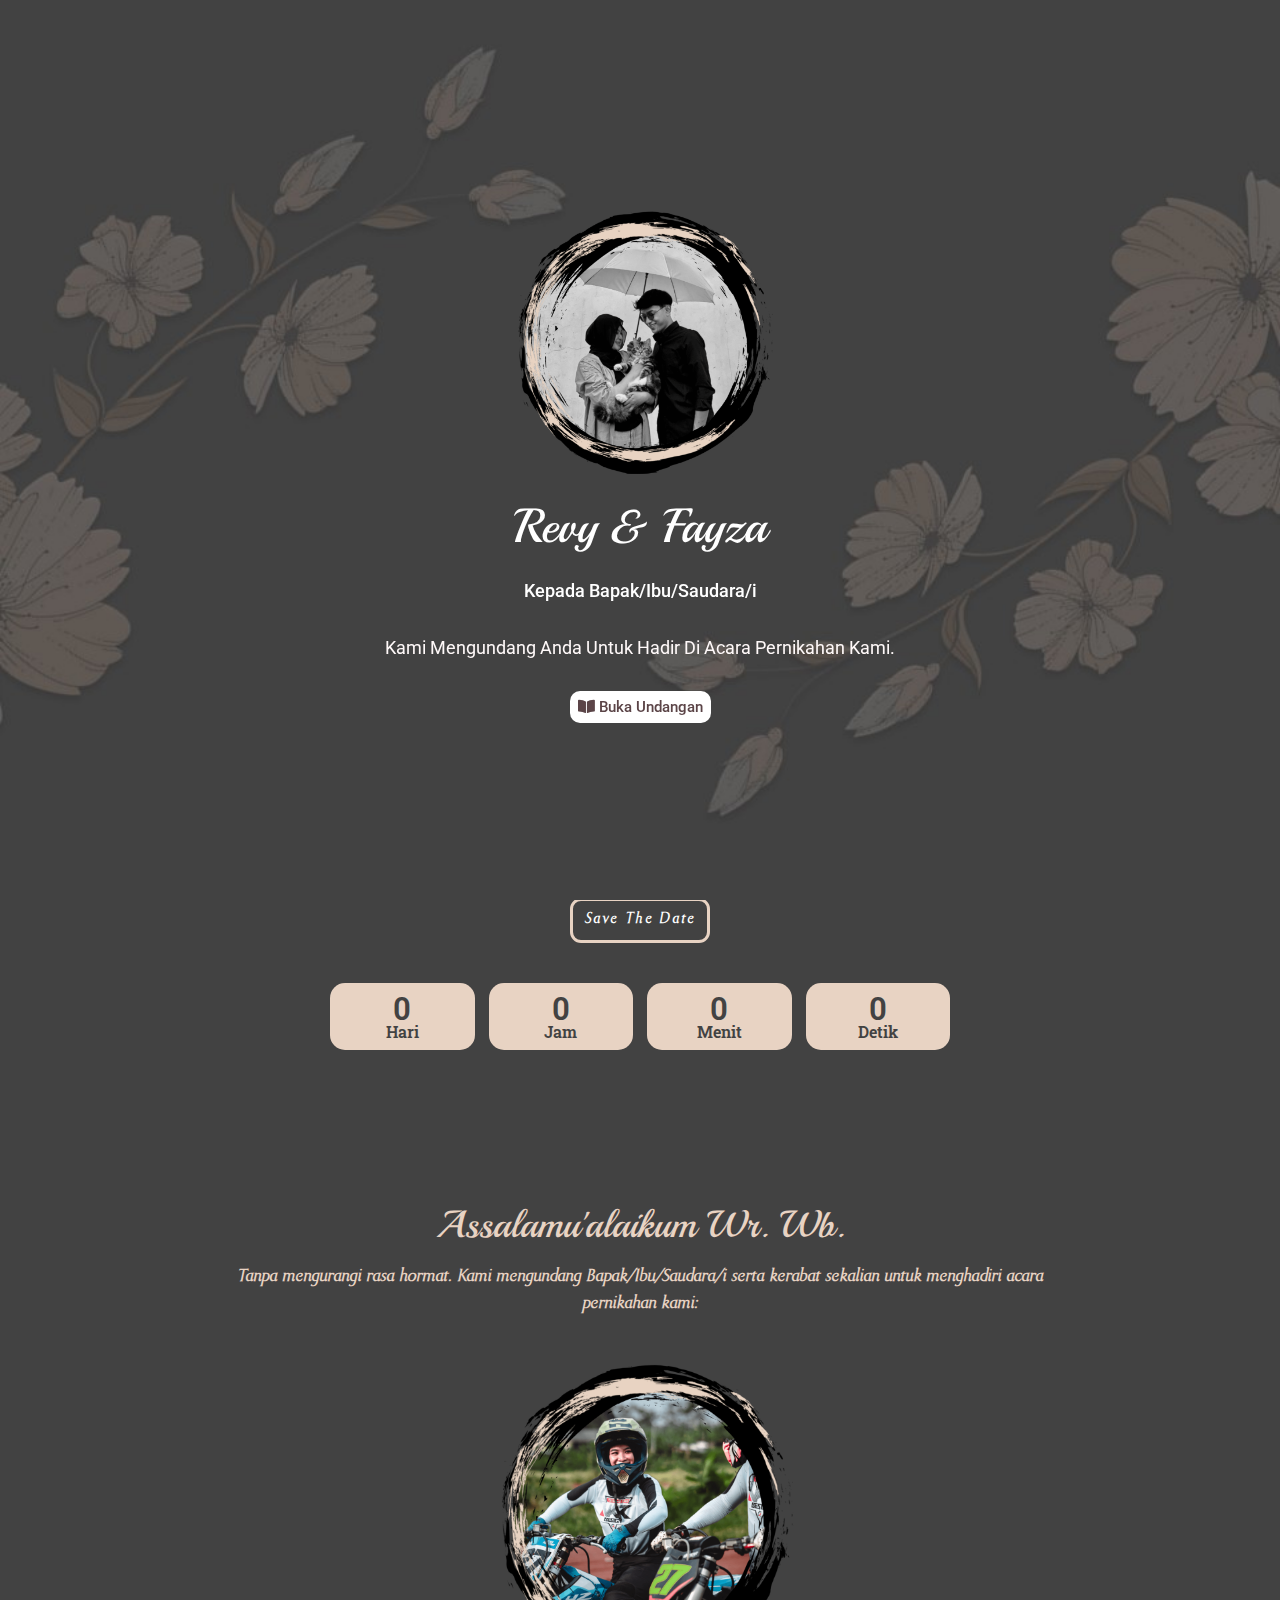
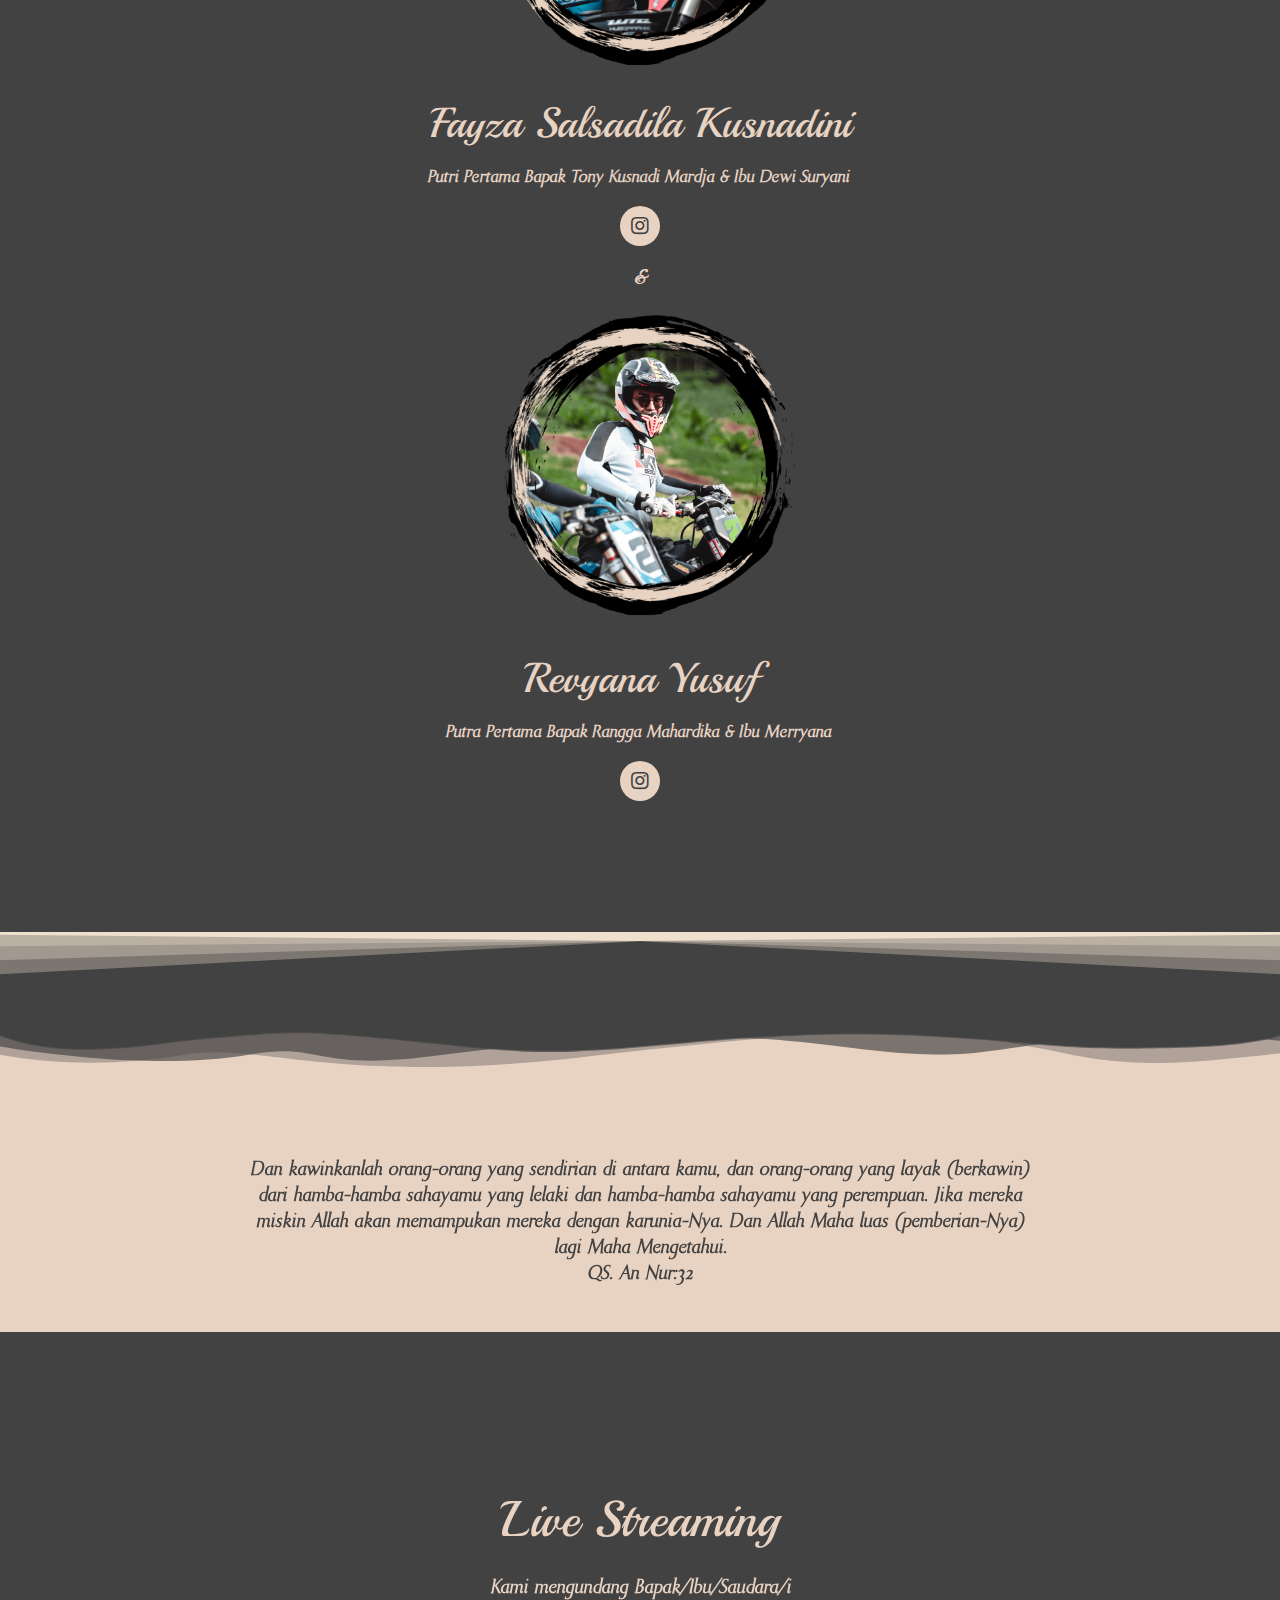
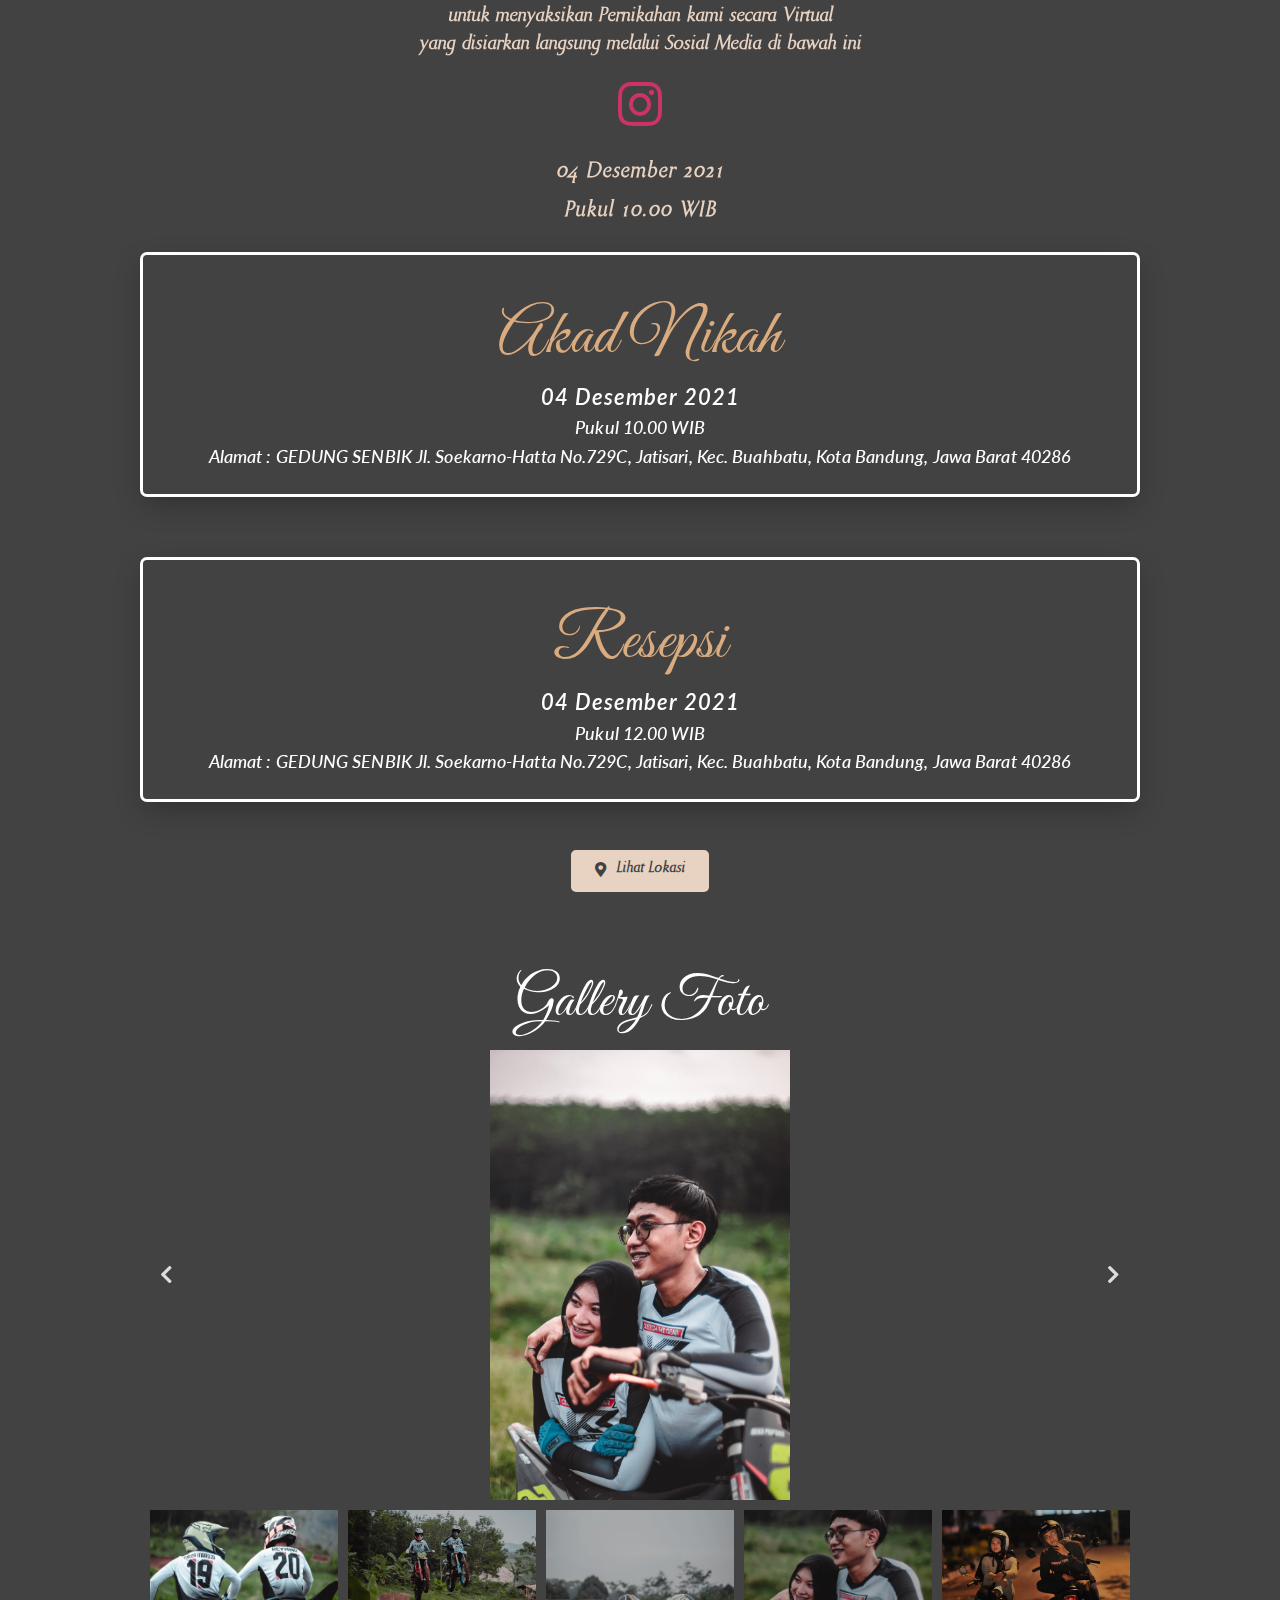
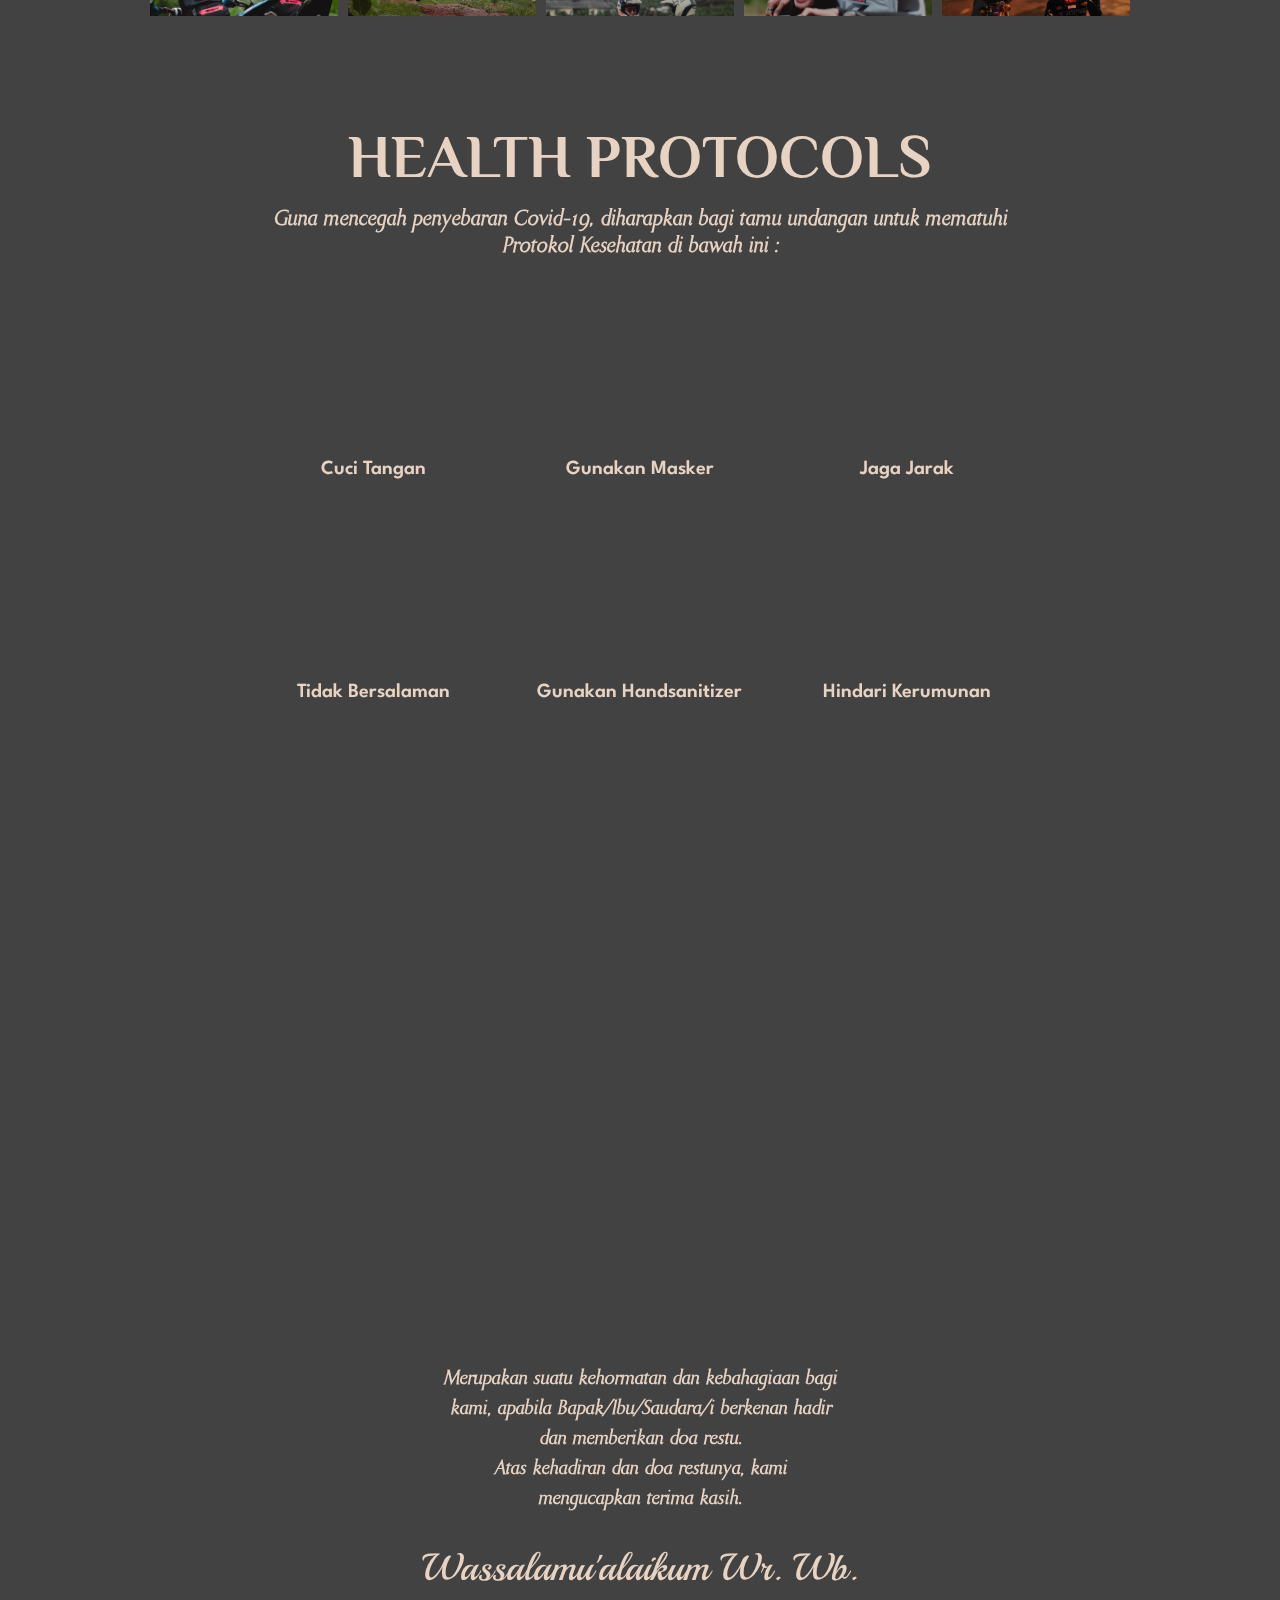
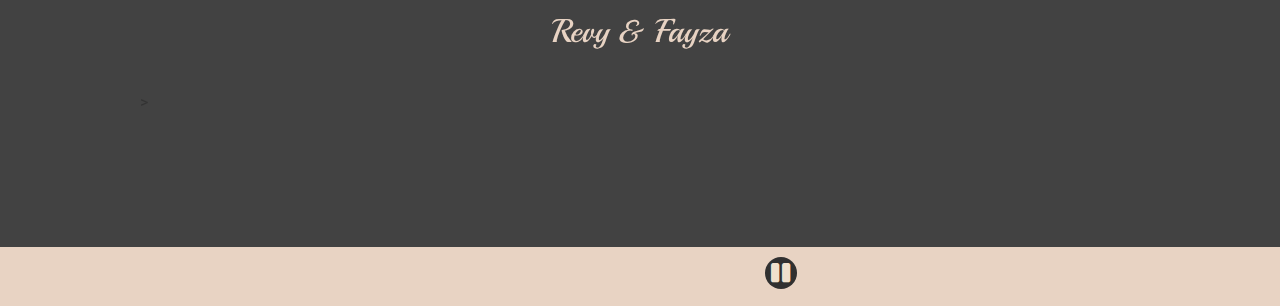
==== commit 595cdcf0: "update" ====
--- a/index.html
+++ b/index.html
@@ -556,26 +556,6 @@
 <a href="wp-content/uploads/2021/07/edit-6-elmy.jpg" data-elementor-open-lightbox="yes" data-elementor-lightbox-slideshow="188476fb" data-elementor-lightbox-title="edit-6-elmy.jpg"> <div class="elementor-carousel-image" style="background-image: url(wp-content/uploads/2021/07/edit-6-elmy.jpg)">
 </div>
 </a> </div>
-<div class="swiper-slide">
-<a href="wp-content/uploads/2021/07/edit-7-elmy.jpg" data-elementor-open-lightbox="yes" data-elementor-lightbox-slideshow="188476fb" data-elementor-lightbox-title="edit-7-elmy.jpg"> <div class="elementor-carousel-image" style="background-image: url(wp-content/uploads/2021/07/edit-7-elmy.jpg)">
-</div>
-</a> </div>
-<div class="swiper-slide">
-<a href="wp-content/uploads/2021/07/edit-8-elmy.jpg" data-elementor-open-lightbox="yes" data-elementor-lightbox-slideshow="188476fb" data-elementor-lightbox-title="edit-8-elmy.jpg"> <div class="elementor-carousel-image" style="background-image: url(wp-content/uploads/2021/07/edit-8-elmy.jpg)">
-</div>
-</a> </div>
-<div class="swiper-slide">
-<a href="wp-content/uploads/2021/07/edit-9-elmy.jpg" data-elementor-open-lightbox="yes" data-elementor-lightbox-slideshow="188476fb" data-elementor-lightbox-title="edit-9-elmy.jpg"> <div class="elementor-carousel-image" style="background-image: url(wp-content/uploads/2021/07/edit-9-elmy.jpg)">
-</div>
-</a> </div>
-<div class="swiper-slide">
-<a href="wp-content/uploads/2021/07/edit-10-elmy.jpg" data-elementor-open-lightbox="yes" data-elementor-lightbox-slideshow="188476fb" data-elementor-lightbox-title="edit-10-elmy.jpg"> <div class="elementor-carousel-image" style="background-image: url(wp-content/uploads/2021/07/edit-10-elmy.jpg)">
-</div>
-</a> </div>
-<div class="swiper-slide">
-<a href="wp-content/uploads/2021/07/edit-11-elmy.jpg" data-elementor-open-lightbox="yes" data-elementor-lightbox-slideshow="188476fb" data-elementor-lightbox-title="edit-11-elmy.jpg"> <div class="elementor-carousel-image" style="background-image: url(wp-content/uploads/2021/07/edit-11-elmy.jpg)">
-</div>
-</a> </div>
 </div>
 <div class="elementor-swiper-button elementor-swiper-button-prev">
 <i class="fas fa-chevron-left"></i> <span class="elementor-screen-only">Previous</span>
@@ -613,139 +593,6 @@
 </div>
 </div>
 </div>
-</div>
-</div>
-</div>
-</div>
-</div>
-</section>
-<section class="elementor-section elementor-top-section elementor-element elementor-element-2b093a84 elementor-section-boxed elementor-section-height-default elementor-section-height-default wdp-sticky-section-no" data-id="2b093a84" data-element_type="section" data-settings="{&quot;background_background&quot;:&quot;classic&quot;}">
-<div class="elementor-container elementor-column-gap-default">
-<div class="elementor-row">
-<div class="elementor-column elementor-col-100 elementor-top-column elementor-element elementor-element-1af6518 wdp-sticky-section-no" data-id="1af6518" data-element_type="column" data-settings="{&quot;background_background&quot;:&quot;classic&quot;}">
-<div class="elementor-column-wrap elementor-element-populated">
-<div class="elementor-widget-wrap">
-<div class="elementor-element elementor-element-6d2c857b wdp-sticky-section-no elementor-widget elementor-widget-heading" data-id="6d2c857b" data-element_type="widget" data-widget_type="heading.default">
-<div class="elementor-widget-container">
-<h1 class="elementor-heading-title elementor-size-default">Amplop Digital</h1> </div>
-</div>
-<div class="elementor-element elementor-element-60a5db41 wdp-sticky-section-no elementor-widget elementor-widget-heading" data-id="60a5db41" data-element_type="widget" data-widget_type="heading.default">
-<div class="elementor-widget-container">
-<p class="elementor-heading-title elementor-size-default">Doa Restu Anda merupakan karunia yang sangat berarti bagi kami.<br><br>Dan jika memberi adalah ungkapan tanda kasih Anda, Anda dapat memberi kado secara cashless.</p> </div>
-</div>
-<section class="elementor-section elementor-inner-section elementor-element elementor-element-31f4ef52 elementor-section-full_width elementor-section-height-default elementor-section-height-default wdp-sticky-section-no" data-id="31f4ef52" data-element_type="section">
-<div class="elementor-container elementor-column-gap-default">
-<div class="elementor-row">
-<div class="elementor-column elementor-col-100 elementor-inner-column elementor-element elementor-element-abb900c wdp-sticky-section-no" data-id="abb900c" data-element_type="column" data-settings="{&quot;background_background&quot;:&quot;classic&quot;}">
-<div class="elementor-column-wrap elementor-element-populated">
-<div class="elementor-widget-wrap">
-<div class="elementor-element elementor-element-4f85b56c wdp-sticky-section-no elementor-widget elementor-widget-image" data-id="4f85b56c" data-element_type="widget" data-widget_type="image.default">
-<div class="elementor-widget-container">
-<div class="elementor-image">
-<img width="400" height="150" src="wp-content/uploads/2021/07/LOGO-MANDIRI.png" class="attachment-full size-full" alt="" loading="lazy" sizes="(max-width: 400px) 100vw, 400px" /> </div>
-</div>
-</div>
-<div class="elementor-element elementor-element-3a146455 elementor-widget-divider--view-line wdp-sticky-section-no elementor-widget elementor-widget-divider" data-id="3a146455" data-element_type="widget" data-widget_type="divider.default">
-<div class="elementor-widget-container">
-<div class="elementor-divider">
-<span class="elementor-divider-separator">
-</span>
-</div>
-</div>
-</div>
-<div class="elementor-element elementor-element-38c7f6d1 wdp-sticky-section-no elementor-widget elementor-widget-heading" data-id="38c7f6d1" data-element_type="widget" data-widget_type="heading.default">
-<div class="elementor-widget-container">
-<p class="elementor-heading-title elementor-size-default">No. Rekening : 2831569494</p> </div>
-</div>
-<div class="elementor-element elementor-element-29e399ee elementor-align-center elementor-tablet-align-center elementor-mobile-align-center wdp-sticky-section-no elementor-widget elementor-widget-weddingpress-copy-text" data-id="29e399ee" data-element_type="widget" data-widget_type="weddingpress-copy-text.default">
-<div class="elementor-widget-container">
-<div class="elementor-image img"></div>
-<div class="head-title"></div>
-<div class="elementor-button-wrapper">
-<div class="copy-content spancontent" style="display: none;">2831569494</div>
-<a style="cursor:pointer;" onclick="copyText(this)" data-message="berhasil disalin" class="elementor-button" role="button">
-<div class="elementor-button-content-wrapper">
-<span class="elementor-button-icon elementor-align-icon-left">
-<i aria-hidden="true" class="far fa-copy"></i> </span>
-<span class="elementor-button-text">Copy Text</span>
-</div>
-</a>
-</div>
-<style type="text/css">
-			.spancontent {
-				padding-bottom: 20px;
-			}
-			.copy-content {
-				color: #6EC1E4;
-				text-align: center;
-			}
-			.head-title {
-				color: #6EC1E4;
-				text-align: center;
-			}
-		</style>
-<script>
-		function copyText(el) {
-		var content = jQuery(el).siblings('div.copy-content').html()
-		var temp = jQuery("<textarea>");
-		jQuery("body").append(temp);
-		temp.val(content.replace(/<br ?\/?>/g, "\n")).select();
-		document.execCommand("copy");
-		temp.remove();
-
-		var text = jQuery(el).html()
-		jQuery(el).html(jQuery(el).data('message'))
-		var counter = 0;
-		var interval = setInterval(function() {
-		counter++;
-		
-		if (counter == 2) {			
-			jQuery(el).html(text)
-			Interval(interval);
-		}
-			}, 5000);
-		}
-		</script>
-</div>
-</div>
-<div class="elementor-element elementor-element-2d854e2e wdp-sticky-section-no elementor-widget elementor-widget-heading" data-id="2d854e2e" data-element_type="widget" data-widget_type="heading.default">
-<div class="elementor-widget-container">
-<p class="elementor-heading-title elementor-size-default">A/n Revyana Yusuf</p> </div>
-</div>
-</div>
-</div>
-</div>
-</div>
-</div>
-</section>
-<section class="elementor-section elementor-inner-section elementor-element elementor-element-5851905d elementor-section-full_width elementor-section-height-default elementor-section-height-default wdp-sticky-section-no" data-id="5851905d" data-element_type="section">
-<div class="elementor-container elementor-column-gap-default">
-<div class="elementor-row">
-<div class="elementor-column elementor-col-100 elementor-inner-column elementor-element elementor-element-69267cfb wdp-sticky-section-no" data-id="69267cfb" data-element_type="column" data-settings="{&quot;background_background&quot;:&quot;classic&quot;}">
-<div class="elementor-column-wrap elementor-element-populated">
-<div class="elementor-widget-wrap">
-<div class="elementor-element elementor-element-3ae78780 wdp-sticky-section-no elementor-widget elementor-widget-heading" data-id="3ae78780" data-element_type="widget" data-widget_type="heading.default">
-<div class="elementor-widget-container">
-<p class="elementor-heading-title elementor-size-default">Kirim Hadiah</p> </div>
-</div>
-<div class="elementor-element elementor-element-32e28560 elementor-widget-divider--view-line wdp-sticky-section-no elementor-widget elementor-widget-divider" data-id="32e28560" data-element_type="widget" data-widget_type="divider.default">
-<div class="elementor-widget-container">
-<div class="elementor-divider">
-<span class="elementor-divider-separator">
-</span>
-</div>
-</div>
-</div>
-<div class="elementor-element elementor-element-4e721191 wdp-sticky-section-no elementor-widget elementor-widget-heading" data-id="4e721191" data-element_type="widget" data-widget_type="heading.default">
-<div class="elementor-widget-container">
-<p class="elementor-heading-title elementor-size-default">Cluster Rumah Cemara No.17, Jl. Desa Cipadung</p> </div>
-</div>
-</div>
-</div>
-</div>
-</div>
-</div>
-</section>
 </div>
 </div>
 </div>
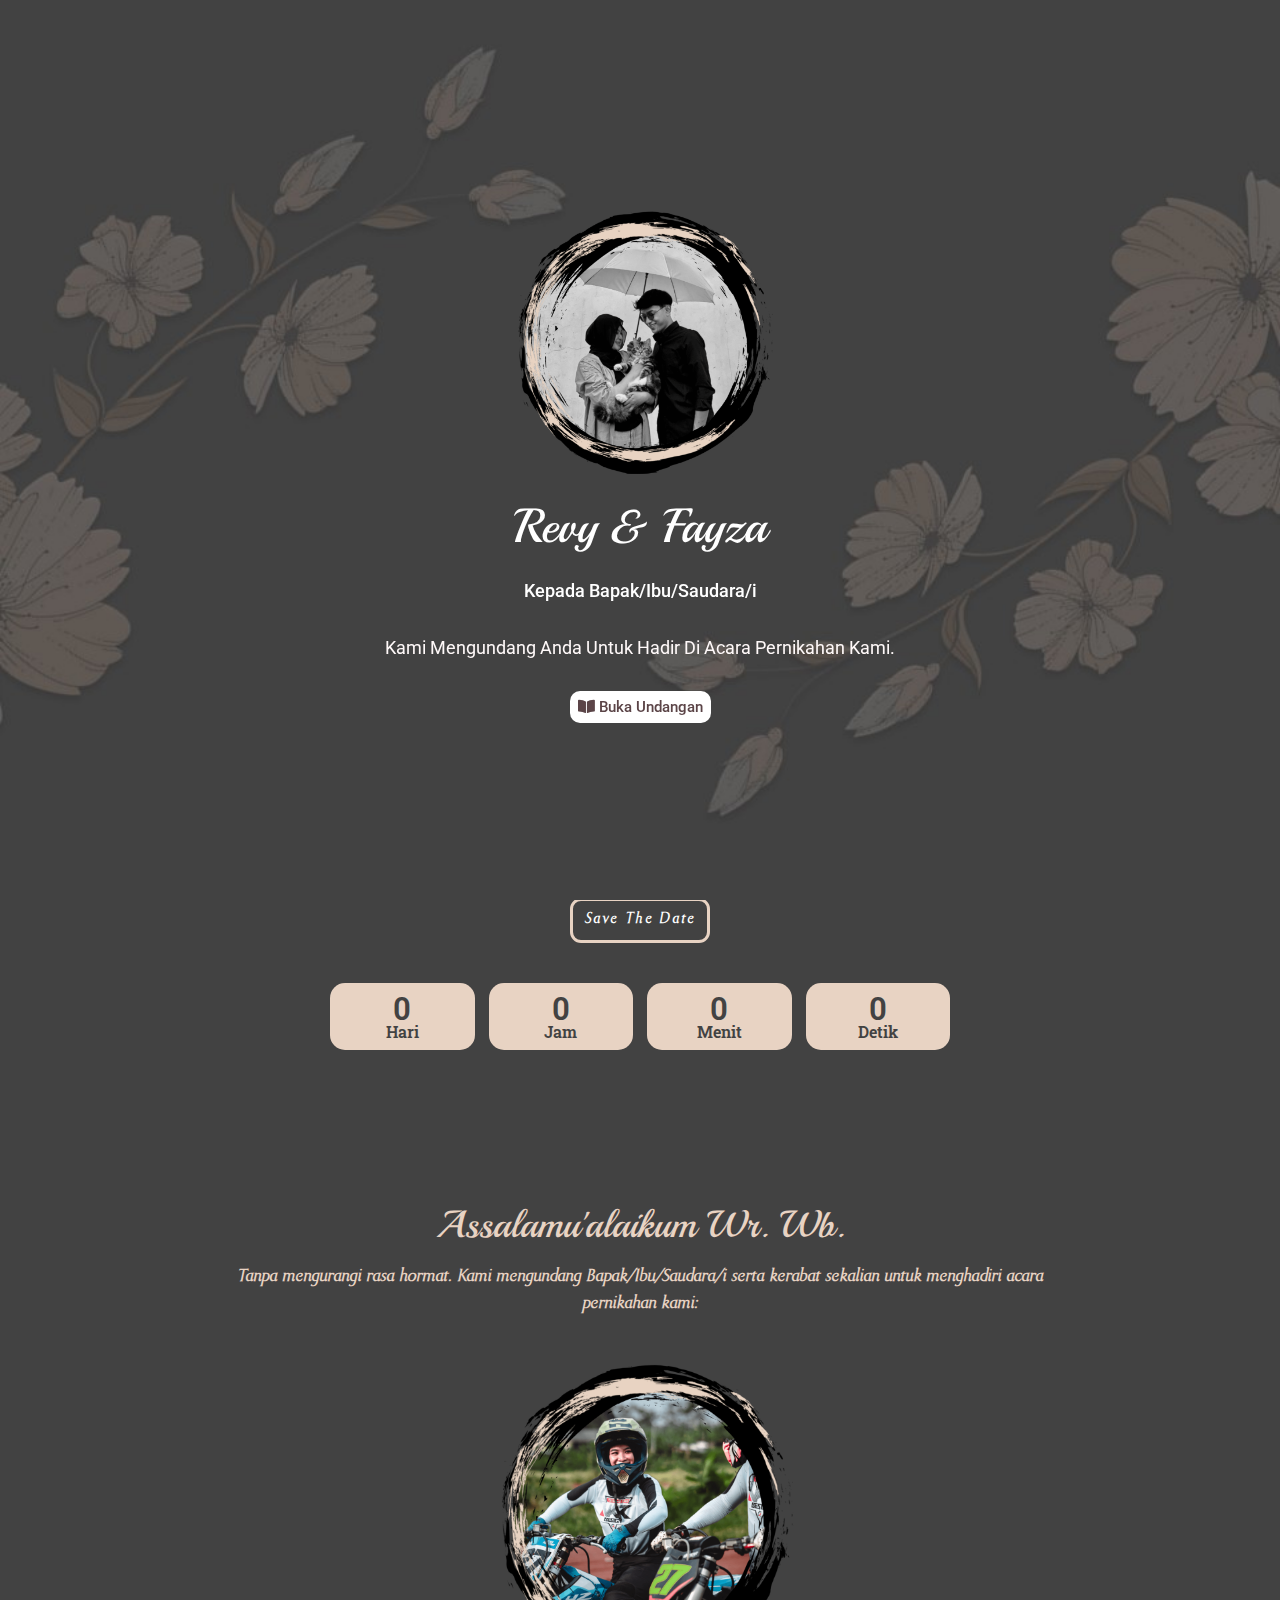
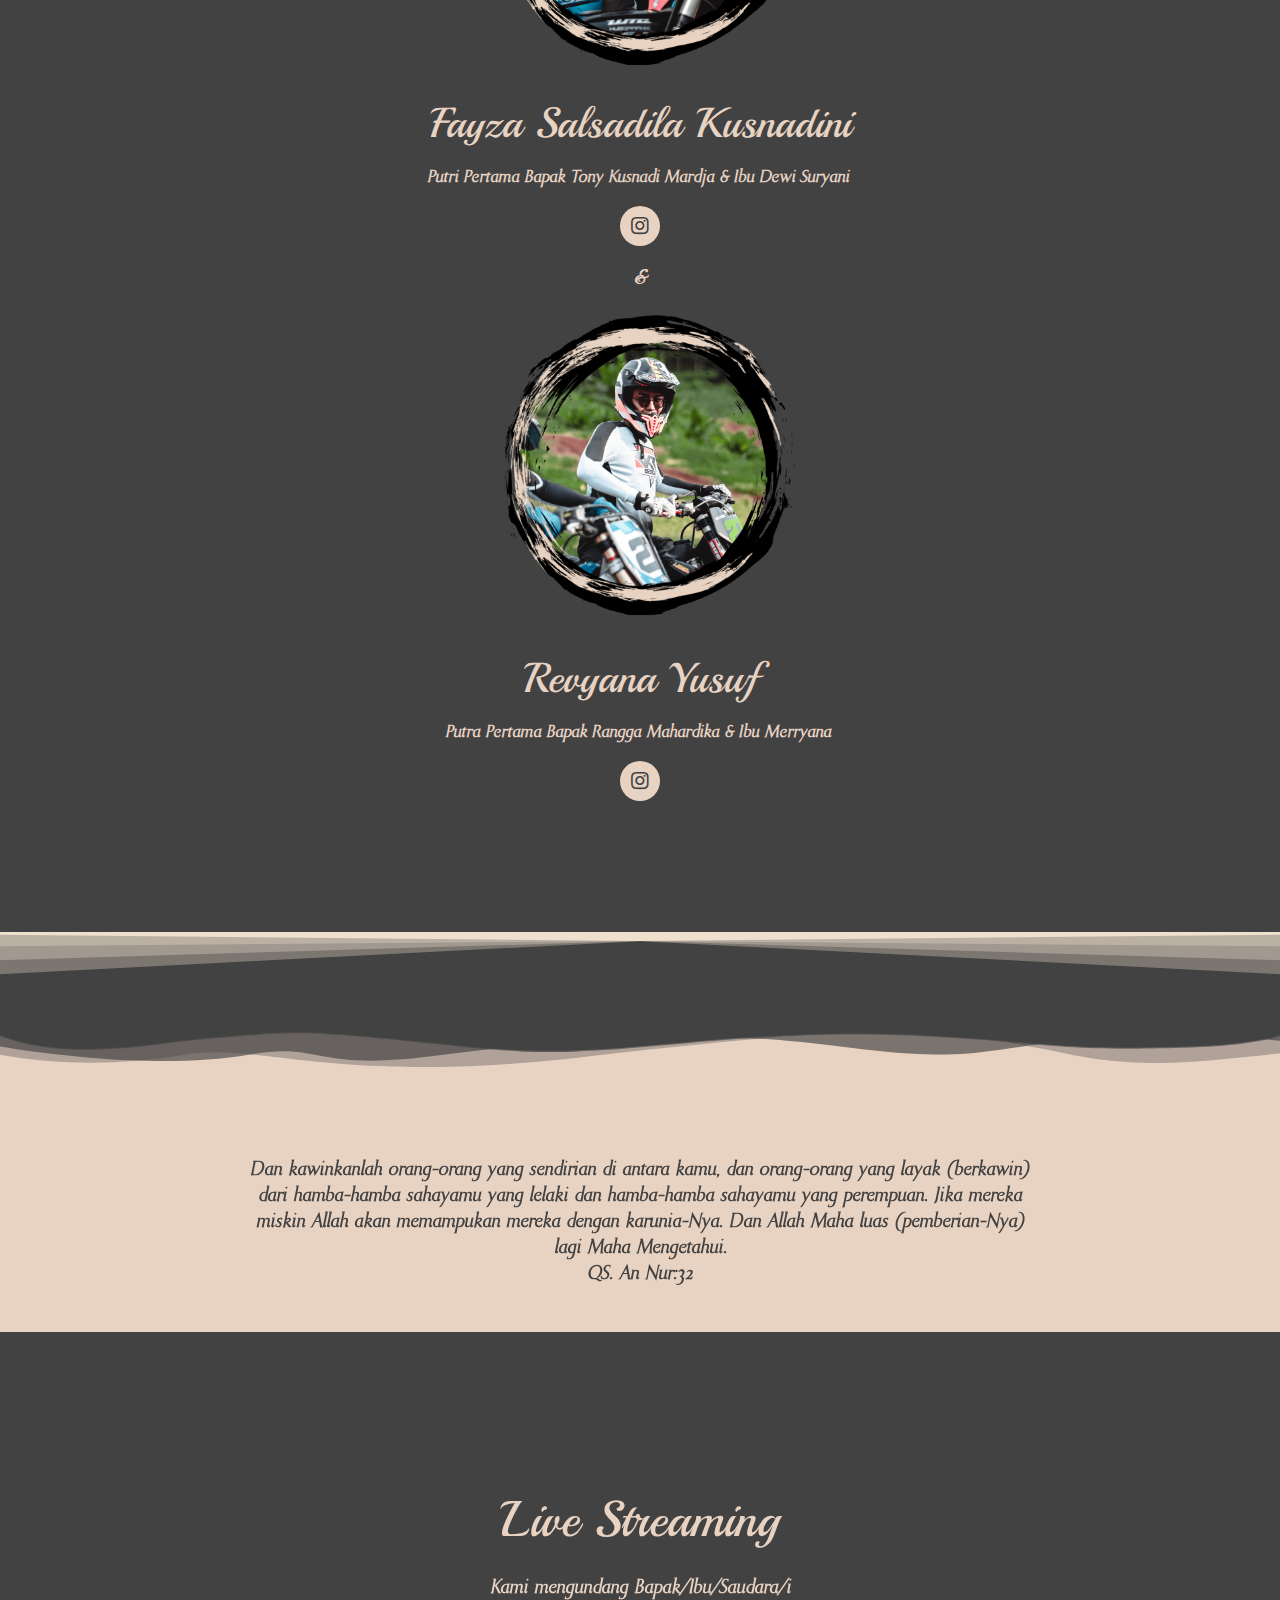
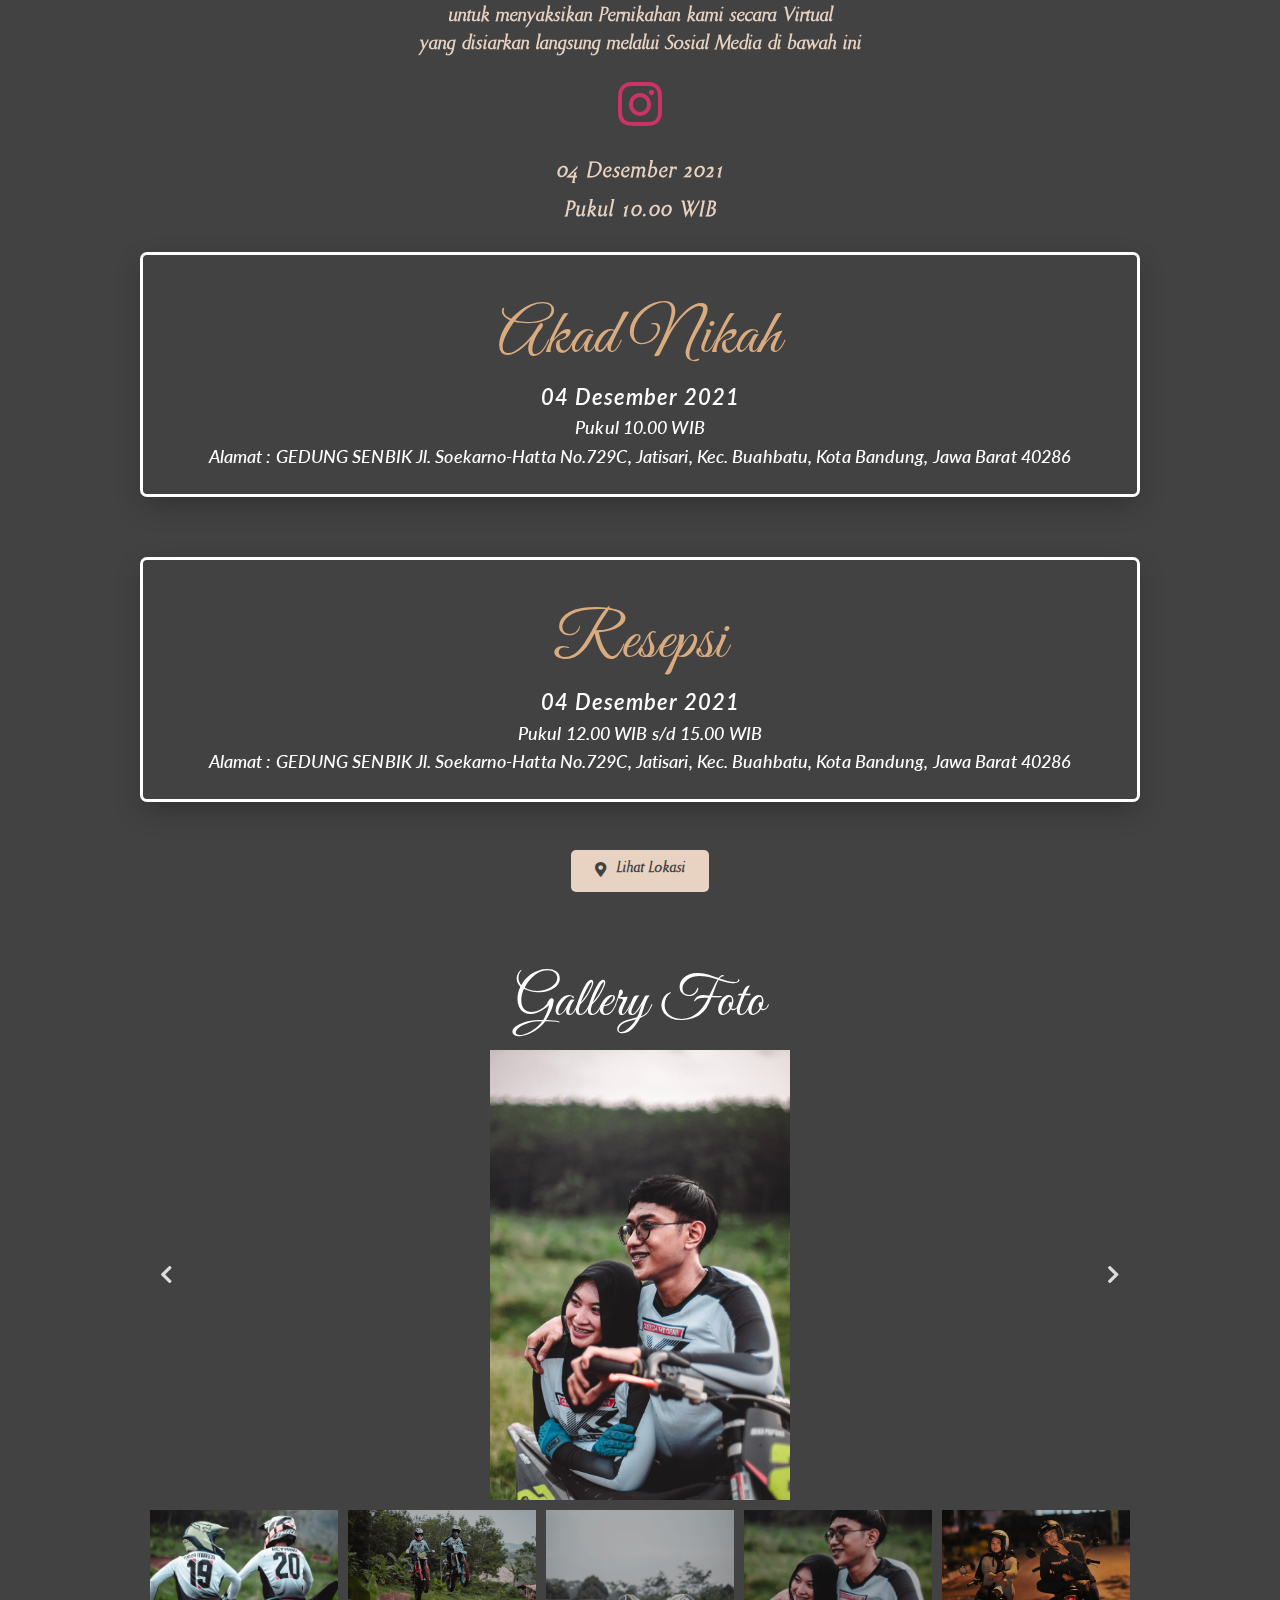
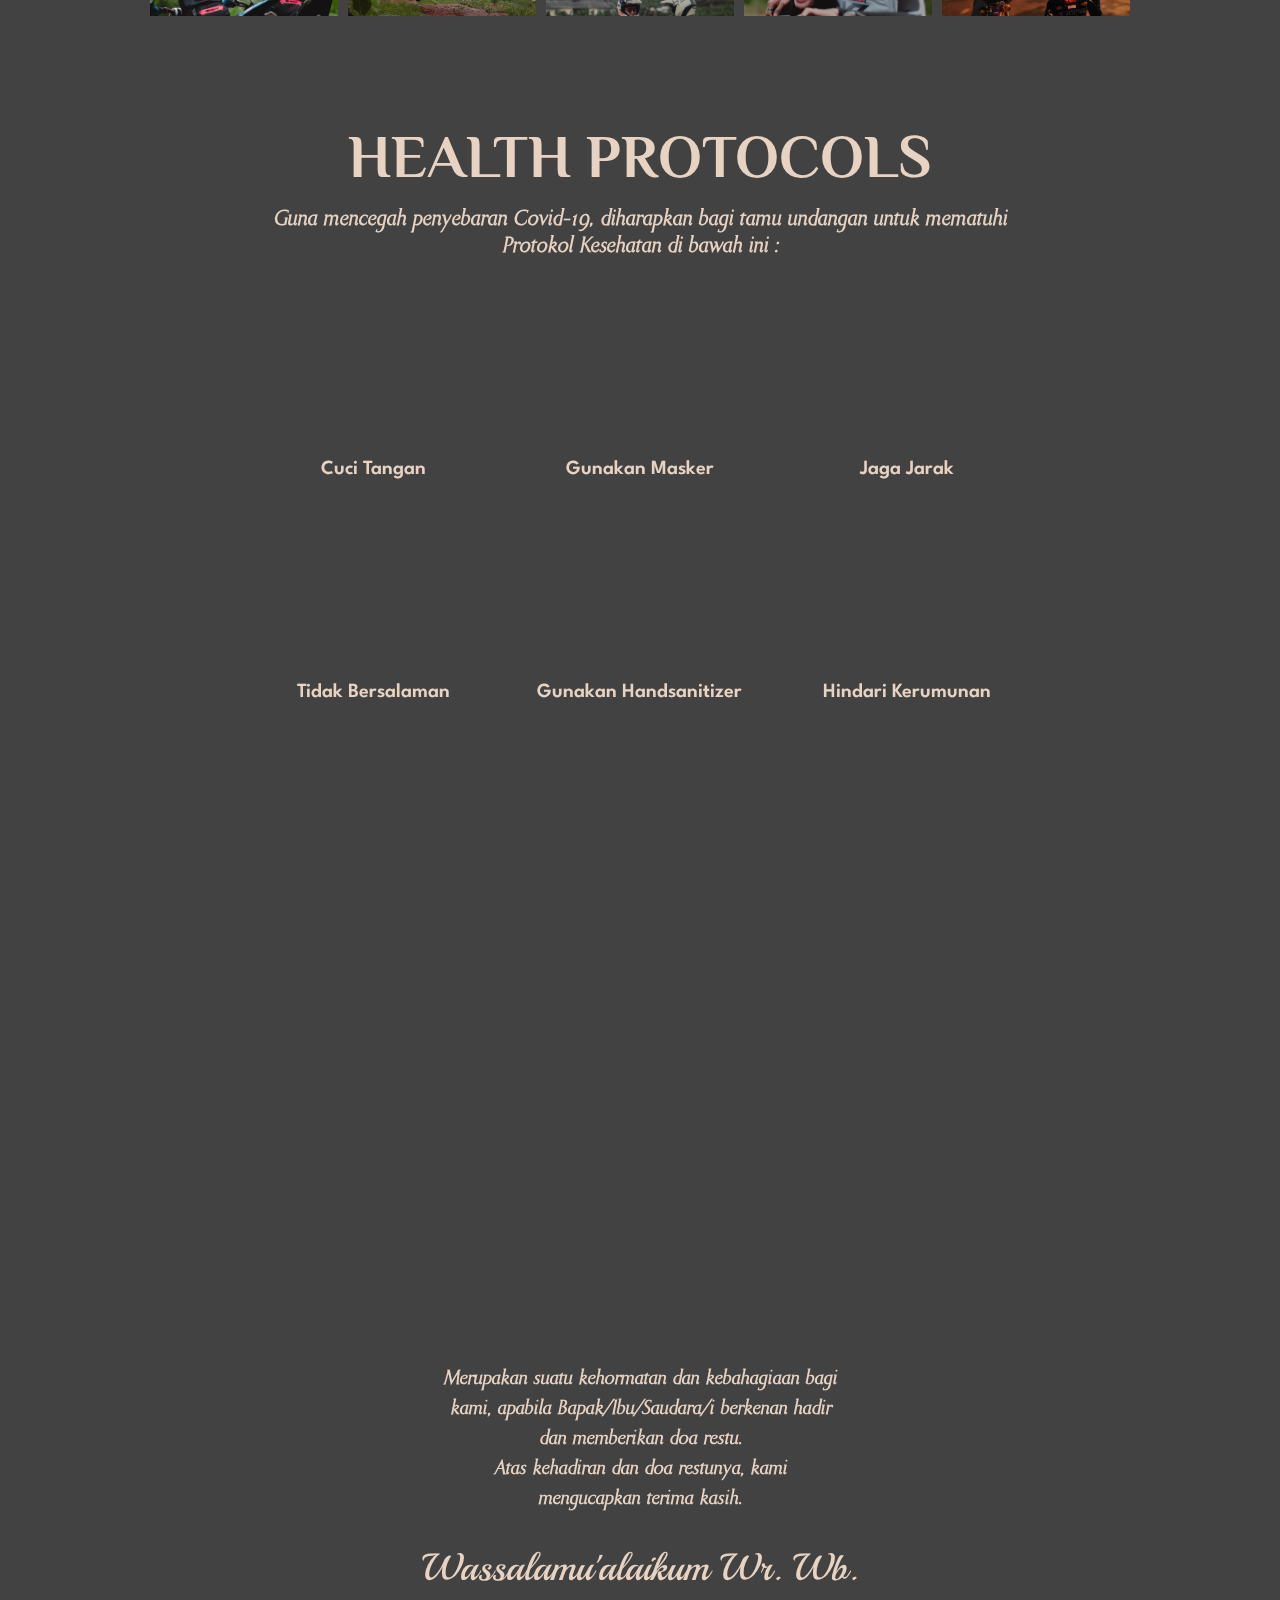
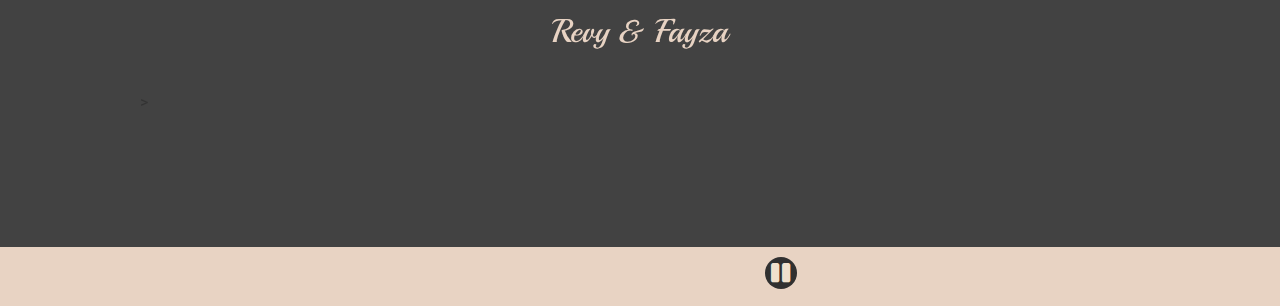
==== commit 28e9958a: "update dandy" ====
--- a/index.html
+++ b/index.html
@@ -487,7 +487,7 @@
 <div class="elementor-element elementor-element-d6df145 wdp-sticky-section-no elementor-widget elementor-widget-text-editor" data-id="d6df145" data-element_type="widget" data-widget_type="text-editor.default">
 <div class="elementor-widget-container">
 <div class="elementor-text-editor elementor-clearfix">
-<p class="italic mb-4">Pukul 12.00 WIB</p> </div>
+<p class="italic mb-4">Pukul 12.00 WIB s/d 15.00 WIB</p> </div>
 </div>
 </div>
 <div class="elementor-element elementor-element-5956a81 wdp-sticky-section-no elementor-widget elementor-widget-text-editor" data-id="5956a81" data-element_type="widget" data-widget_type="text-editor.default">
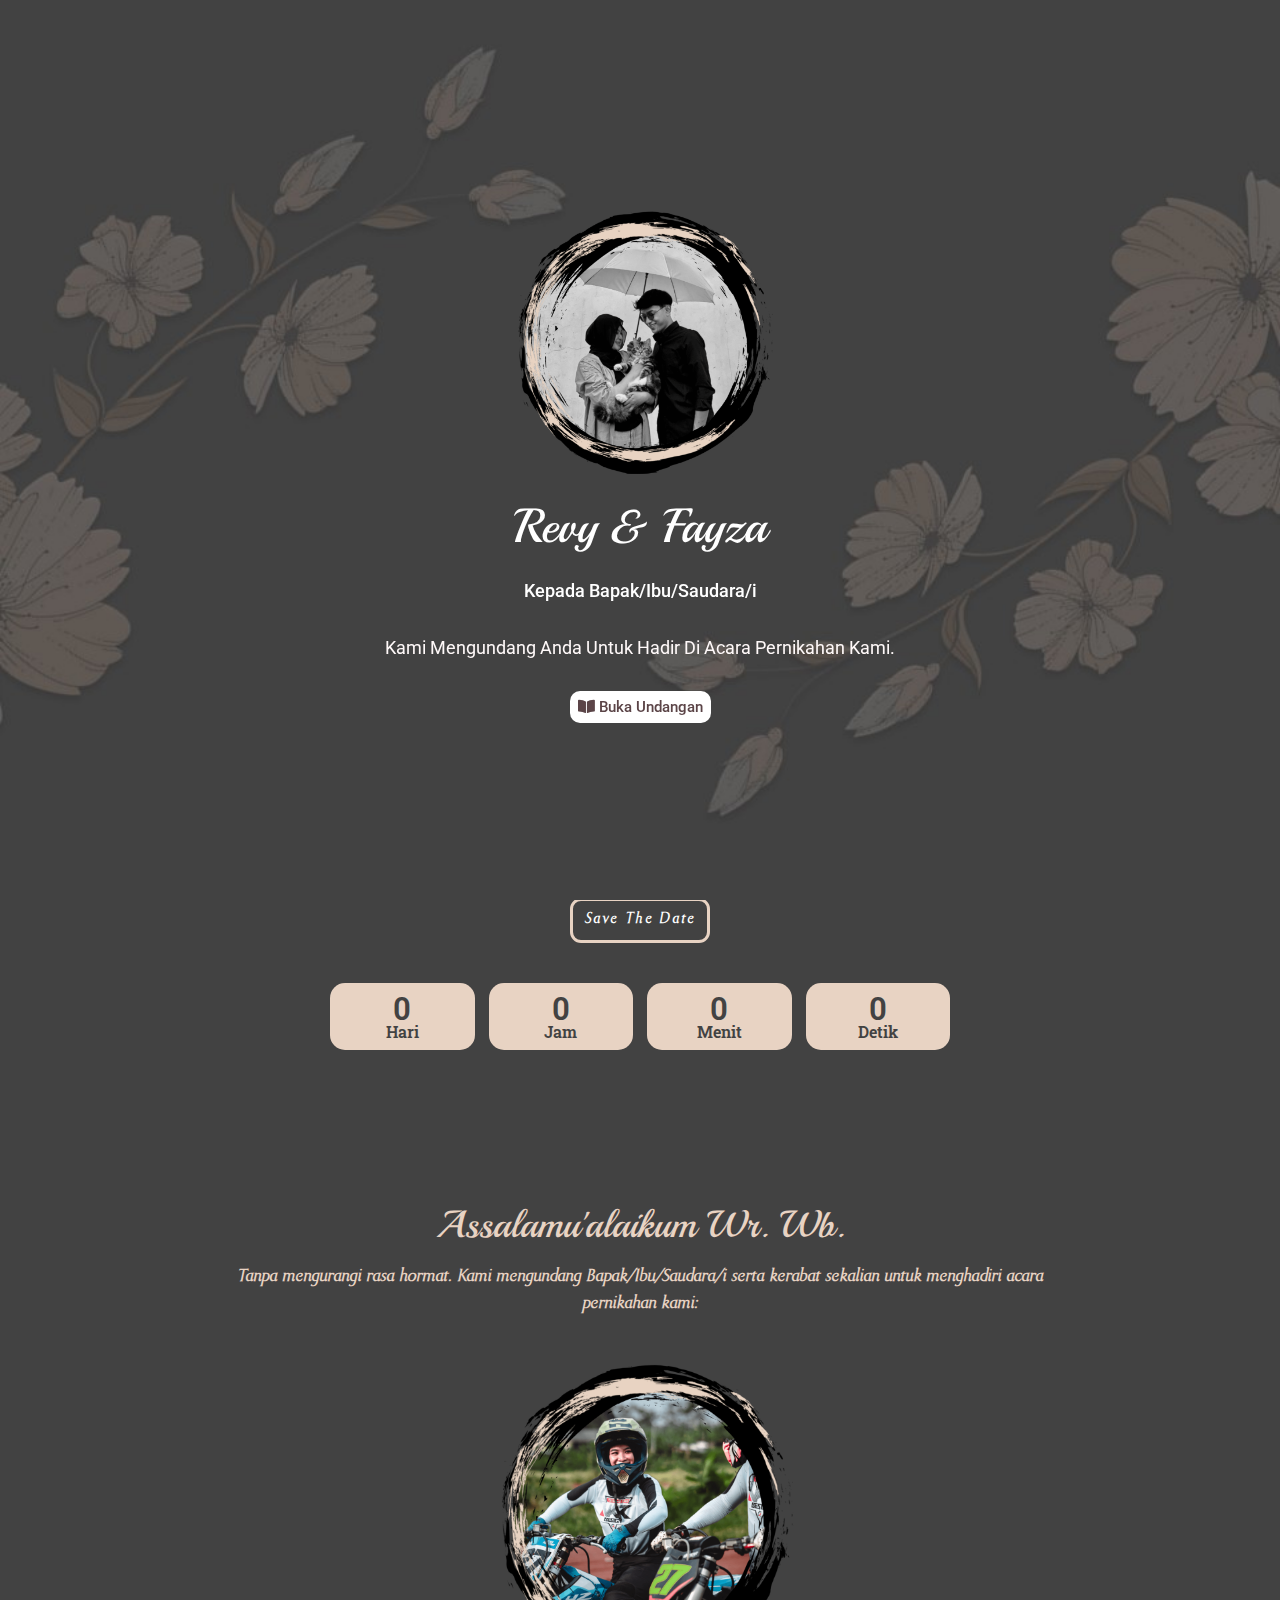
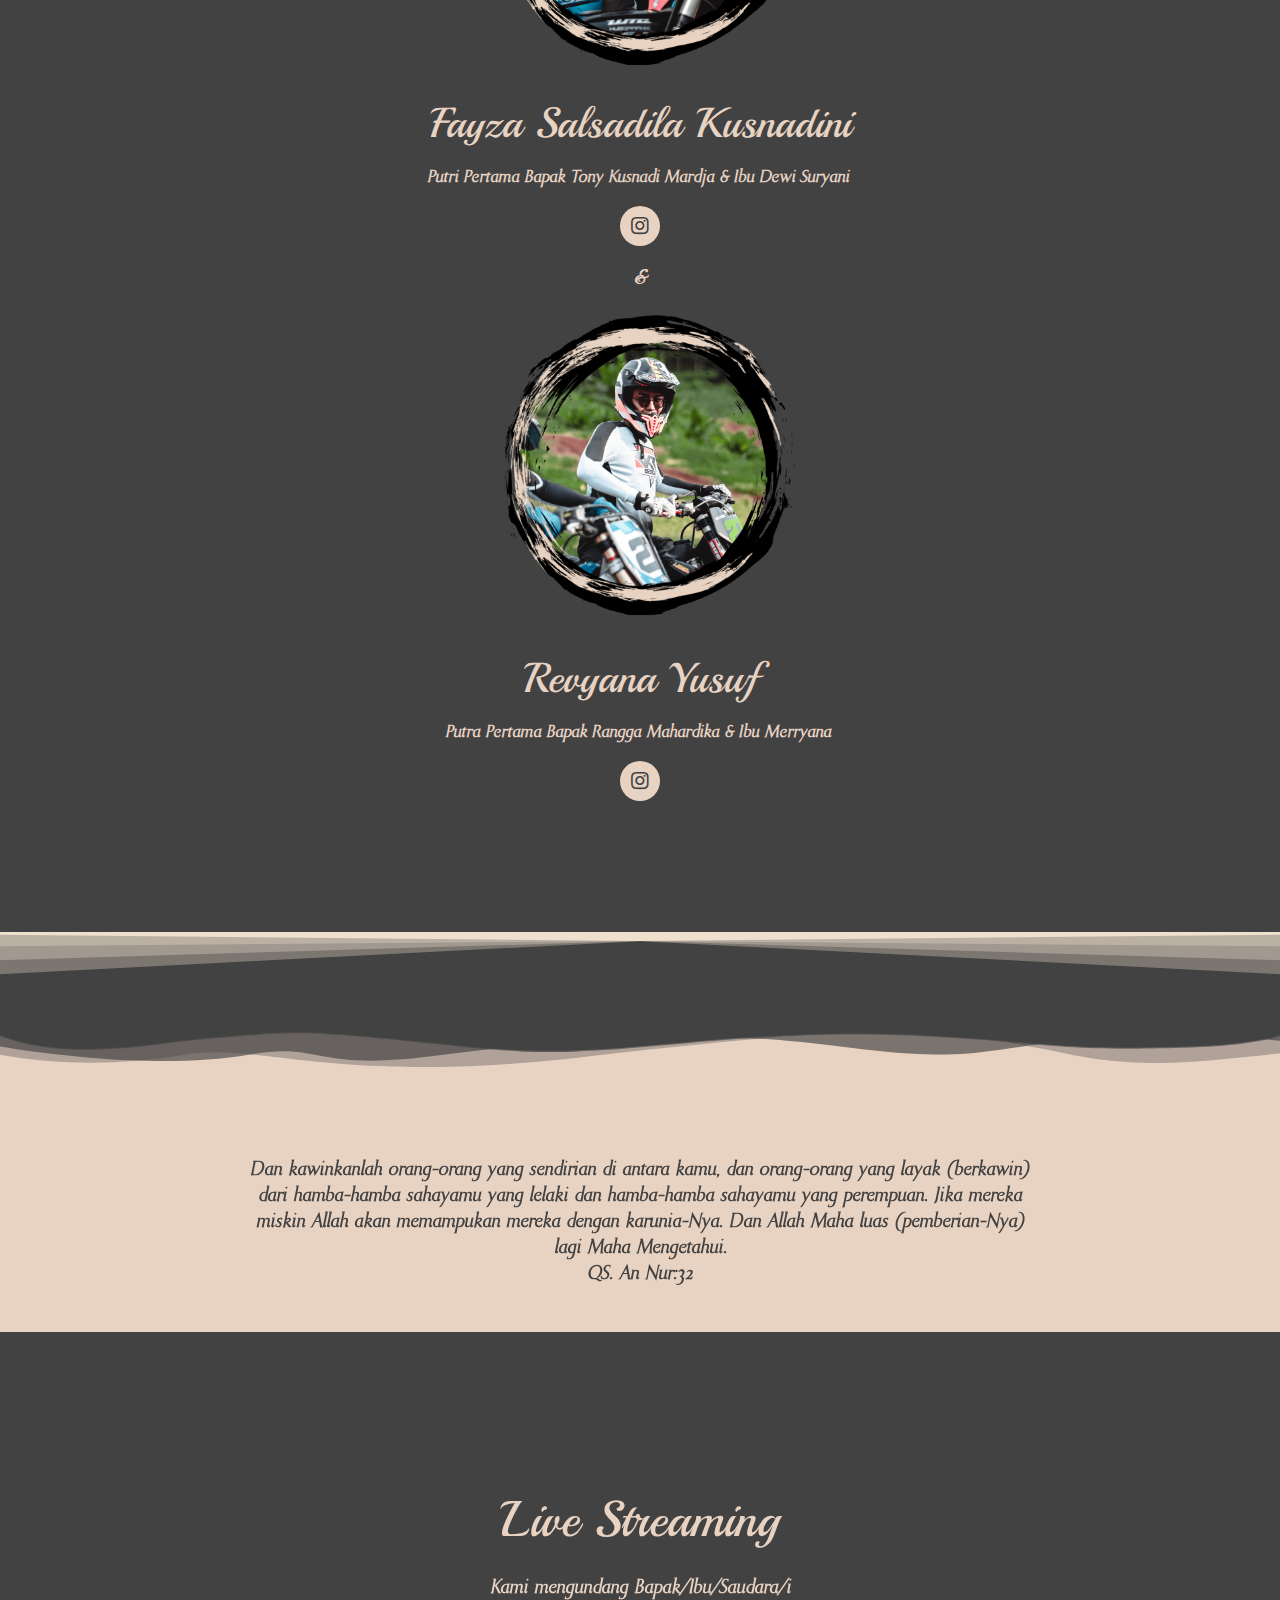
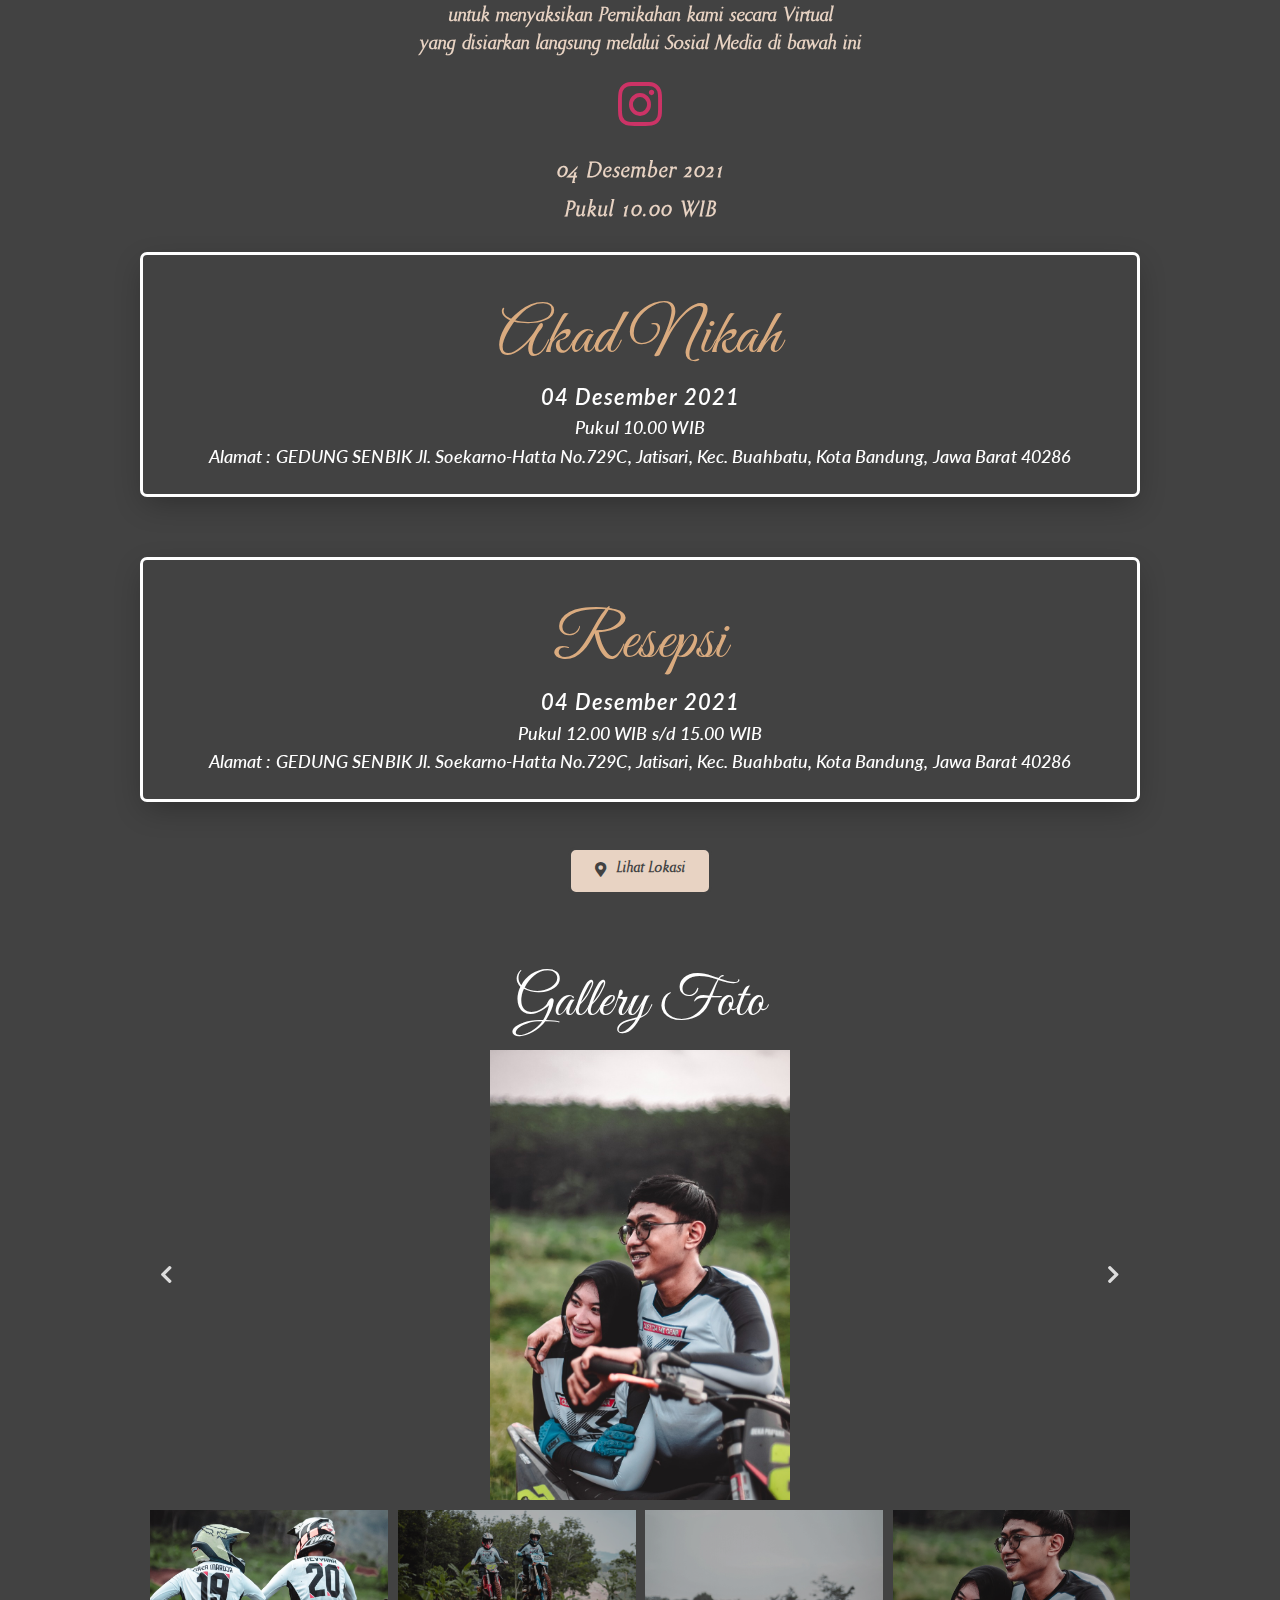
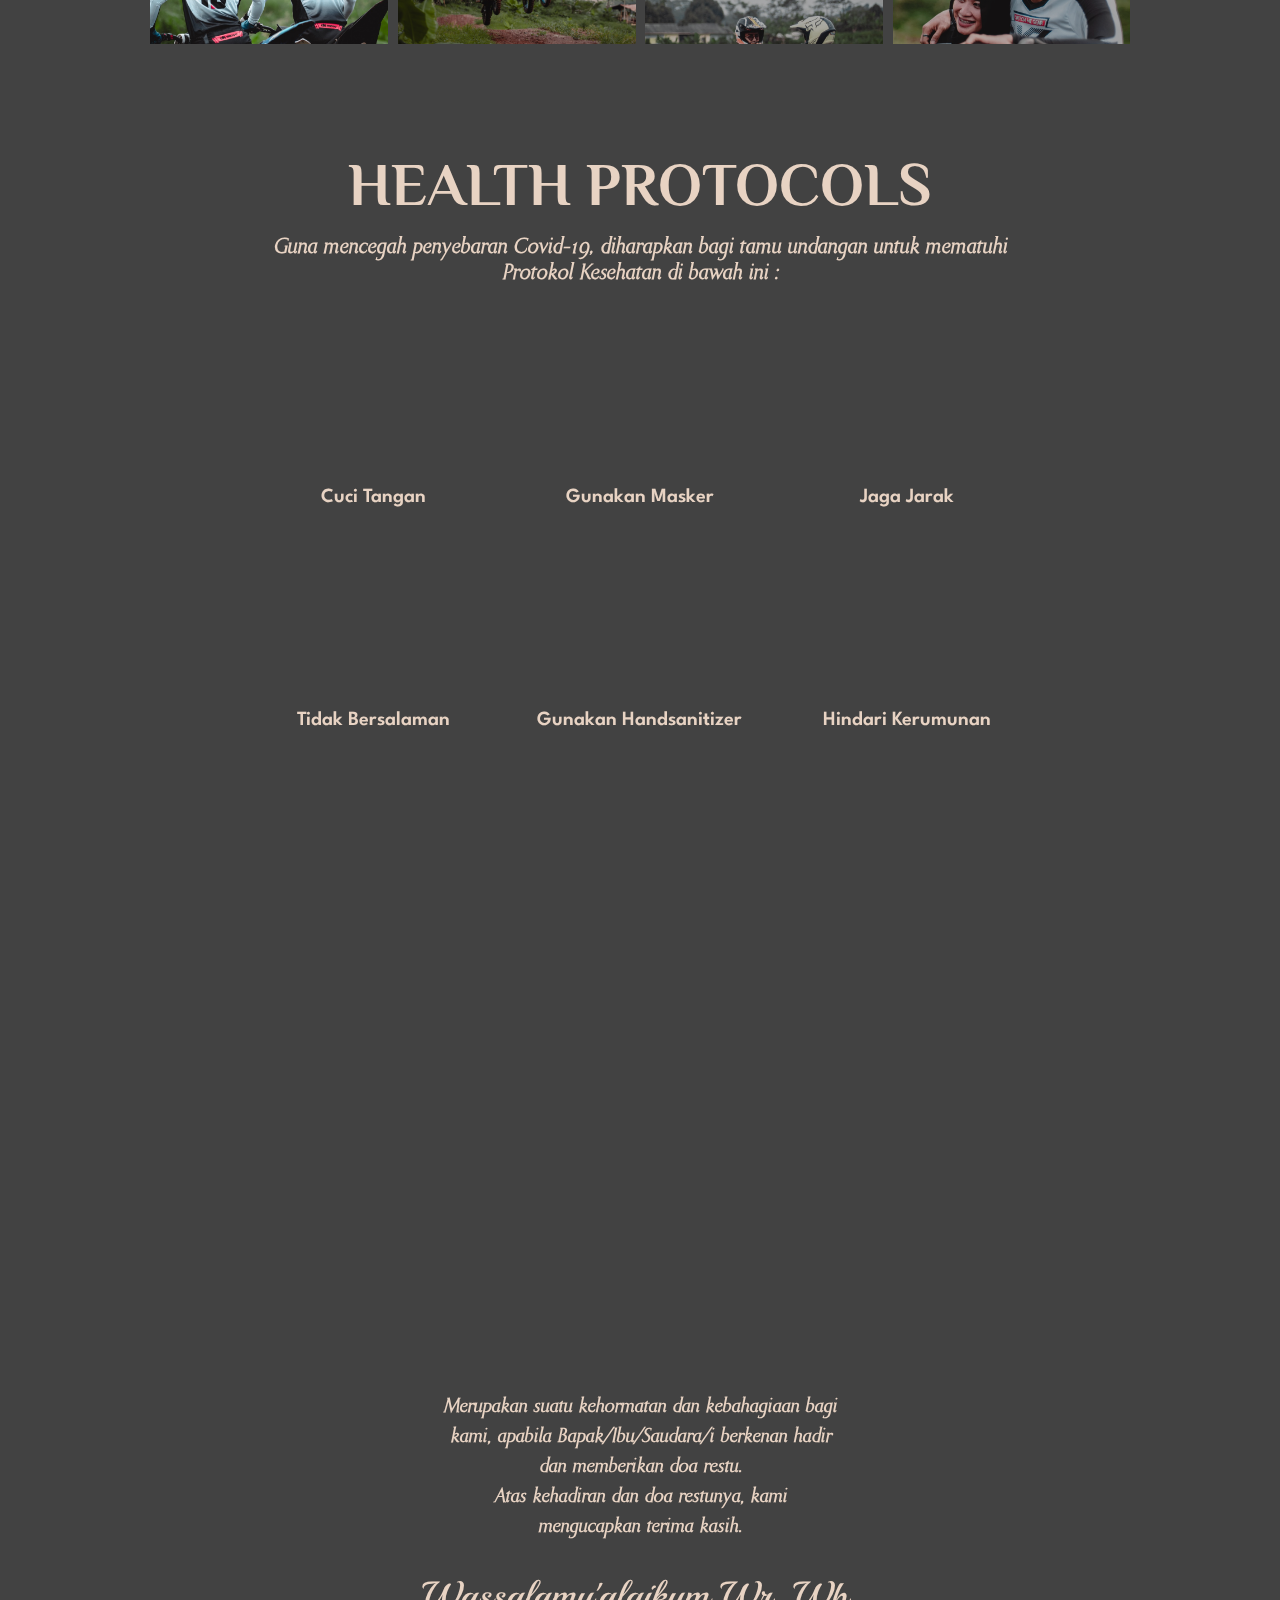
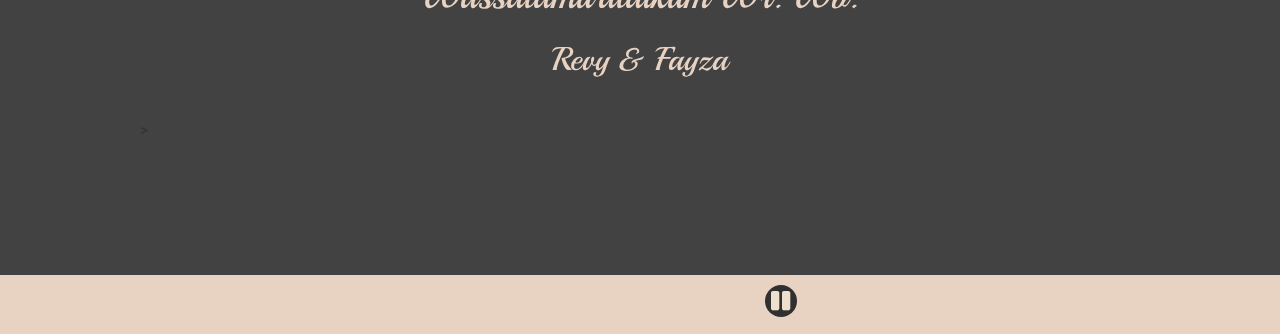
==== commit b2a0617b: "updt" ====
--- a/index.html
+++ b/index.html
@@ -552,10 +552,7 @@
 <a href="wp-content/uploads/2021/07/edit-5-elmy.jpg" data-elementor-open-lightbox="yes" data-elementor-lightbox-slideshow="188476fb" data-elementor-lightbox-title="edit-5-elmy.jpg"> <div class="elementor-carousel-image" style="background-image: url(wp-content/uploads/2021/07/edit-5-elmy.jpg)">
 </div>
 </a> </div>
-<div class="swiper-slide">
-<a href="wp-content/uploads/2021/07/edit-6-elmy.jpg" data-elementor-open-lightbox="yes" data-elementor-lightbox-slideshow="188476fb" data-elementor-lightbox-title="edit-6-elmy.jpg"> <div class="elementor-carousel-image" style="background-image: url(wp-content/uploads/2021/07/edit-6-elmy.jpg)">
-</div>
-</a> </div>
+
 </div>
 <div class="elementor-swiper-button elementor-swiper-button-prev">
 <i class="fas fa-chevron-left"></i> <span class="elementor-screen-only">Previous</span>
@@ -582,10 +579,6 @@
 </a> </div>
 <div class="swiper-slide">
 <div class="elementor-fit-aspect-ratio elementor-carousel-image" style="background-image: url(wp-content/uploads/2021/07/edit-2-elmy.jpg)">
-</div>
-</a> </div>
-<div class="swiper-slide">
-<div class="elementor-fit-aspect-ratio elementor-carousel-image" style="background-image: url(wp-content/uploads/2021/07/edit-6-elmy.jpg)">
 </div>
 </a> </div>
 </div>
